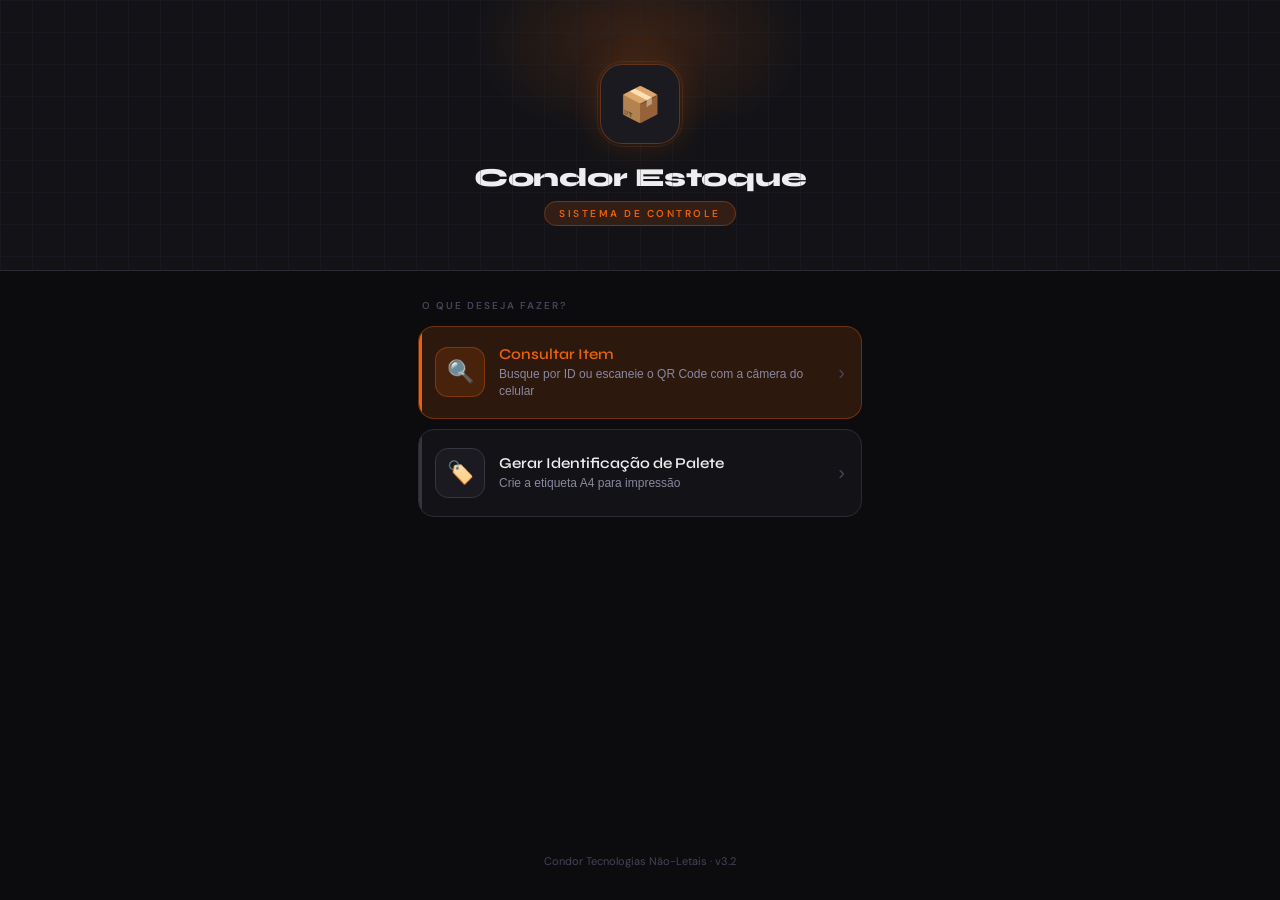
==== index.html @ fb461606 "index.html" ====
<!DOCTYPE html>
<html lang="pt-BR">
<head>
<meta charset="UTF-8"/>
<meta name="viewport" content="width=device-width, initial-scale=1.0, user-scalable=no"/>
<title>Condor — Sistema de Estoque</title>
<link rel="preconnect" href="https://fonts.googleapis.com">
<link href="https://fonts.googleapis.com/css2?family=Syne:wght@700;800&family=DM+Sans:wght@400;500;600&display=swap" rel="stylesheet">
<script src="https://cdn.jsdelivr.net/npm/qrcodejs@1.0.0/qrcode.min.js"></script>
<style>
*{box-sizing:border-box;margin:0;padding:0;-webkit-tap-highlight-color:transparent;}
html,body{height:100%;font-family:'DM Sans',sans-serif;background:#0c0c0f;color:#eeeef0;overflow-x:hidden;}
:root{
  --orange:#E8620A;--orange-dim:rgba(232,98,10,0.15);--orange-border:rgba(232,98,10,0.35);
  --bg:#0c0c0f;--s1:#131317;--s2:#1a1a20;--border:#2a2a34;--border2:#36363f;
  --t1:#eeeef0;--t2:#8888a0;--t3:#44445a;--r:16px;
  --font-display:'Syne',sans-serif;--font-body:'DM Sans',sans-serif;
}
.screen{display:none;flex-direction:column;min-height:100vh;}
.screen.active{display:flex;}
#screen-home{background:var(--bg);}
.home-hero{position:relative;background:var(--s1);border-bottom:1px solid var(--border);padding:64px 24px 48px;display:flex;flex-direction:column;align-items:center;gap:18px;overflow:hidden;}
.hero-glow{position:absolute;top:-60px;left:50%;transform:translateX(-50%);width:340px;height:200px;background:radial-gradient(ellipse at center,rgba(232,98,10,0.18) 0%,transparent 70%);pointer-events:none;}
.hero-grid{position:absolute;inset:0;background-image:linear-gradient(var(--border) 1px,transparent 1px),linear-gradient(90deg,var(--border) 1px,transparent 1px);background-size:32px 32px;opacity:0.25;pointer-events:none;}
.home-logo-ring{position:relative;width:80px;height:80px;border-radius:22px;background:var(--s2);border:1.5px solid var(--orange-border);display:flex;align-items:center;justify-content:center;font-size:34px;box-shadow:0 0 32px rgba(232,98,10,0.2);}
.home-logo-ring::before{content:'';position:absolute;inset:-4px;border-radius:26px;border:1px solid var(--orange-border);opacity:0.4;}
.home-title{font-family:var(--font-display);font-size:26px;font-weight:800;color:var(--t1);letter-spacing:-0.5px;}
.home-pill{font-size:10px;font-weight:600;letter-spacing:2.5px;text-transform:uppercase;color:var(--orange);background:var(--orange-dim);padding:5px 14px;border-radius:99px;border:1px solid var(--orange-border);}
.home-body{flex:1;padding:28px 18px 40px;max-width:480px;width:100%;margin:0 auto;display:flex;flex-direction:column;gap:10px;}
.section-label{font-size:10px;font-weight:600;letter-spacing:2px;text-transform:uppercase;color:var(--t3);padding:0 4px;margin-bottom:4px;}
.opt-card{width:100%;background:var(--s1);border:1px solid var(--border);border-radius:var(--r);padding:18px 16px;display:flex;align-items:center;gap:14px;cursor:pointer;text-align:left;transition:border-color 0.2s,background 0.2s,transform 0.1s;position:relative;overflow:hidden;}
.opt-card::before{content:'';position:absolute;left:0;top:0;bottom:0;width:3px;background:var(--border2);border-radius:2px 0 0 2px;}
.opt-card.primary::before{background:var(--orange);}
.opt-card.primary{border-color:var(--orange-border);background:var(--orange-dim);}
.opt-card:active{transform:scale(0.98);}
.opt-icon{width:50px;height:50px;border-radius:13px;background:var(--s2);border:1px solid var(--border2);display:flex;align-items:center;justify-content:center;font-size:22px;flex-shrink:0;}
.opt-card.primary .opt-icon{background:rgba(232,98,10,0.15);border-color:var(--orange-border);}
.opt-title{font-size:15px;font-weight:600;color:var(--t1);margin-bottom:3px;font-family:var(--font-display);}
.opt-sub{font-size:12px;color:var(--t2);line-height:1.4;}
.opt-card.primary .opt-title{color:var(--orange);}
.opt-arr{margin-left:auto;color:var(--t3);font-size:20px;padding-left:6px;flex-shrink:0;}
.home-footer{text-align:center;font-size:11px;color:var(--t3);padding:0 0 32px;}
.topbar{background:var(--s1);border-bottom:1px solid var(--border);padding:14px 16px;display:flex;align-items:center;gap:12px;position:sticky;top:0;z-index:30;}
.back-btn{width:38px;height:38px;border-radius:11px;background:var(--s2);border:1px solid var(--border2);cursor:pointer;display:flex;align-items:center;justify-content:center;font-size:16px;flex-shrink:0;color:var(--t1);}
.back-btn:active{transform:scale(0.93);}
.topbar-info .tb-title{font-size:15px;font-weight:700;color:var(--t1);font-family:var(--font-display);}
.topbar-info .tb-sub{font-size:11px;color:var(--t3);margin-top:2px;}
.topbar-dot{margin-left:auto;width:8px;height:8px;border-radius:50%;background:var(--orange);box-shadow:0 0 8px rgba(232,98,10,0.6);flex-shrink:0;}
.sub-body{padding:20px 16px 40px;max-width:520px;margin:0 auto;width:100%;display:flex;flex-direction:column;gap:16px;}
.card{background:var(--s1);border:1px solid var(--border);border-radius:var(--r);overflow:hidden;}
.card-head{padding:14px 18px;border-bottom:1px solid var(--border);display:flex;align-items:center;gap:10px;}
.card-head-icon{width:32px;height:32px;border-radius:9px;background:var(--s2);border:1px solid var(--border2);display:flex;align-items:center;justify-content:center;font-size:15px;flex-shrink:0;}
.card-head-title{font-size:13px;font-weight:600;color:var(--t1);font-family:var(--font-display);}
.card-body{padding:18px;display:flex;flex-direction:column;gap:12px;}
.input-row{display:flex;gap:8px;}
.app-input{flex:1;background:var(--s2);border:1.5px solid var(--border2);border-radius:11px;padding:13px 14px;font-size:15px;color:var(--t1);outline:none;transition:border-color 0.2s;font-family:var(--font-body);}
.app-input:focus{border-color:var(--orange);background:rgba(232,98,10,0.04);}
.app-input::placeholder{color:var(--t3);}
.btn-primary{padding:13px 18px;border:none;border-radius:11px;background:var(--orange);color:#fff;font-size:14px;font-weight:600;cursor:pointer;white-space:nowrap;font-family:var(--font-body);transition:background 0.15s,transform 0.1s;box-shadow:0 4px 16px rgba(232,98,10,0.35);}
.btn-primary:active{transform:scale(0.96);background:#c4510a;}
.result-wrap{border-radius:var(--r);overflow:hidden;border:1px solid var(--border);}
.result-header{background:linear-gradient(135deg,var(--orange) 0%,#c4510a 100%);padding:22px 20px;position:relative;overflow:hidden;}
.result-header::before{content:'';position:absolute;top:-20px;right:-20px;width:100px;height:100px;border-radius:50%;background:rgba(255,255,255,0.08);}
.rh-label{font-size:9px;font-weight:600;color:rgba(255,255,255,0.6);letter-spacing:2.5px;text-transform:uppercase;}
.rh-id{font-size:26px;font-weight:800;color:#fff;margin-top:4px;font-family:var(--font-display);}
.rh-desc{font-size:13px;color:rgba(255,255,255,0.75);margin-top:5px;}
.result-body{background:var(--s1);}
.frow{display:flex;justify-content:space-between;align-items:center;padding:13px 18px;border-bottom:1px solid var(--border);}
.frow:last-child{border-bottom:none;}
.frow-left{display:flex;align-items:center;gap:10px;}
.frow-icon{width:32px;height:32px;border-radius:9px;background:var(--s2);display:flex;align-items:center;justify-content:center;font-size:14px;flex-shrink:0;}
.frow-label{font-size:12px;color:var(--t2);font-weight:500;}
.frow-val{font-size:14px;font-weight:600;color:var(--t1);text-align:right;max-width:200px;}
.result-foot{font-size:11px;color:var(--t3);text-align:center;padding:10px 18px;background:var(--s2);border-top:1px solid var(--border);}
.sbadge{display:inline-flex;align-items:center;gap:5px;padding:4px 10px;border-radius:99px;font-size:11px;font-weight:600;}
.sbadge-dot{width:6px;height:6px;border-radius:50%;flex-shrink:0;}
.sbadge.green{background:rgba(34,197,94,0.15);color:#4ade80;}.sbadge.green .sbadge-dot{background:#4ade80;}
.sbadge.red{background:rgba(239,68,68,0.15);color:#f87171;}.sbadge.red .sbadge-dot{background:#f87171;}
.sbadge.yellow{background:rgba(234,179,8,0.15);color:#fbbf24;}.sbadge.yellow .sbadge-dot{background:#fbbf24;}
.state-box{text-align:center;padding:36px 16px;color:var(--t3);font-size:14px;}
.state-box .ico{font-size:36px;display:block;margin-bottom:12px;}
.error-box{background:rgba(239,68,68,0.1);border:1px solid rgba(239,68,68,0.25);color:#f87171;padding:14px 16px;border-radius:12px;font-size:14px;font-weight:500;text-align:center;line-height:1.6;}
.ok-box{background:rgba(34,197,94,0.1);border:1px solid rgba(34,197,94,0.25);color:#4ade80;padding:13px 16px;border-radius:12px;font-size:13px;font-weight:500;text-align:center;}
.loading-box{display:flex;flex-direction:column;align-items:center;gap:12px;padding:36px;color:var(--t2);font-size:13px;}
.spinner{width:22px;height:22px;border:2.5px solid var(--border2);border-top-color:var(--orange);border-radius:50%;animation:spin 0.7s linear infinite;}
@keyframes spin{to{transform:rotate(360deg);}}
.btn-imprimir{
  width:100%;padding:14px;border:none;border-radius:11px;
  background:var(--orange);color:#fff;font-size:14px;font-weight:600;
  cursor:pointer;display:none;font-family:var(--font-body);
  transition:background 0.15s,transform 0.1s;
  box-shadow:0 4px 16px rgba(232,98,10,0.35);
  text-decoration:none;text-align:center;
}
.btn-imprimir:active{transform:scale(0.97);}
.etiqueta-wrapper{display:none;}
.etiqueta{width:210mm;min-height:297mm;background:#fff;padding:12mm;display:flex;flex-direction:column;color:#1a1a1a;font-family:'DM Sans',Arial,sans-serif;}
.etiqueta-header{display:flex;align-items:center;justify-content:space-between;border-bottom:4px solid #E8620A;padding-bottom:7mm;margin-bottom:8mm;}
.etiqueta-header img{height:18mm;object-fit:contain;}
.etiqueta-titulo h1{font-size:18pt;font-weight:900;color:#E8620A;text-transform:uppercase;text-align:right;font-family:'Syne',Arial,sans-serif;}
.etiqueta-titulo p{font-size:8pt;color:#999;letter-spacing:2px;text-transform:uppercase;text-align:right;margin-top:2mm;}
.campos{display:flex;flex-direction:column;gap:4mm;}
.campo-bloco{border:1.5px solid #e8e8e8;border-radius:6px;padding:4mm 5mm;background:#fafafa;}
.campo-label{font-size:7pt;font-weight:700;color:#E8620A;letter-spacing:2px;text-transform:uppercase;margin-bottom:2mm;}
.campo-valor{font-size:18pt;font-weight:800;color:#111;line-height:1.1;}
.campo-valor.grande{font-size:28pt;}
.linha-dupla{display:grid;grid-template-columns:1fr 1fr;gap:4mm;}
.etiqueta-qr-area{flex:1;display:flex;flex-direction:column;align-items:center;justify-content:center;margin-top:10mm;border-top:3px solid #E8620A;padding-top:8mm;gap:6mm;}
.qr-info{display:flex;gap:16mm;width:100%;justify-content:center;margin-bottom:4mm;}
.qr-info-item p{font-size:7pt;color:#999;letter-spacing:1.5px;text-transform:uppercase;margin-bottom:2mm;}
.qr-info-item strong{font-size:12pt;color:#111;font-weight:700;}
#etiqueta-qrcode{display:flex;justify-content:center;}
#etiqueta-qrcode canvas,#etiqueta-qrcode img{border:3px solid #111;border-radius:6px;padding:3px;}
.qr-label-grande{font-size:8pt;color:#aaa;letter-spacing:2px;text-transform:uppercase;text-align:center;}
@media print{
  html,body{overflow:visible;height:auto;background:#fff!important;}
  .screen{display:block!important;}
  #screen-home,#screen-consulta,#screen-etiqueta .topbar,#screen-etiqueta .sub-body{display:none!important;}
  .etiqueta-wrapper{display:block!important;}
}
</style>
</head>
<body>

<!-- HOME -->
<div class="screen active" id="screen-home">
  <div class="home-hero">
    <div class="hero-glow"></div>
    <div class="hero-grid"></div>
    <div class="home-logo-ring">📦</div>
    <div style="text-align:center;">
      <div class="home-title">Condor Estoque</div>
      <div style="margin-top:8px;"><span class="home-pill">Sistema de Controle</span></div>
    </div>
  </div>
  <div class="home-body">
    <div class="section-label">O que deseja fazer?</div>
    <button class="opt-card primary" id="btn-ir-consulta">
      <div class="opt-icon">🔍</div>
      <div>
        <div class="opt-title">Consultar Item</div>
        <div class="opt-sub">Busque por ID ou escaneie o QR Code com a câmera do celular</div>
      </div>
      <div class="opt-arr">›</div>
    </button>
    <button class="opt-card" id="btn-ir-etiqueta">
      <div class="opt-icon">🏷️</div>
      <div>
        <div class="opt-title">Gerar Identificação de Palete</div>
        <div class="opt-sub">Crie a etiqueta A4 para impressão</div>
      </div>
      <div class="opt-arr">›</div>
    </button>
  </div>
  <div class="home-footer">Condor Tecnologias Não-Letais · v3.2</div>
</div>

<!-- CONSULTA -->
<div class="screen" id="screen-consulta">
  <div class="topbar">
    <button class="back-btn" id="back-consulta">←</button>
    <div class="topbar-info">
      <div class="tb-title">Consultar Item</div>
      <div class="tb-sub">Digite o ID ou escaneie o QR Code</div>
    </div>
    <div class="topbar-dot"></div>
  </div>
  <div class="sub-body">
    <div class="card">
      <div class="card-head">
        <div class="card-head-icon">📷</div>
        <div class="card-head-title">Escanear QR Code</div>
      </div>
      <div class="card-body">
        <div style="text-align:center;padding:10px 0 4px;">
          <div style="font-size:40px;margin-bottom:10px;">📱</div>
          <div style="font-size:14px;color:var(--t2);line-height:1.8;">
            Abra a <strong style="color:var(--t1)">câmera nativa</strong> do seu celular<br>
            e aponte para o QR Code da etiqueta.<br>
            O resultado abre <strong style="color:var(--orange)">automaticamente</strong>.
          </div>
        </div>
      </div>
    </div>
    <div class="card">
      <div class="card-head">
        <div class="card-head-icon">🔎</div>
        <div class="card-head-title">Buscar por ID manualmente</div>
      </div>
      <div class="card-body">
        <div class="input-row">
          <input class="app-input" type="text" id="idInputConsulta" placeholder="Digite o ID do item..." autocomplete="off" autocorrect="off" autocapitalize="off"/>
          <button class="btn-primary" id="btn-buscar">Buscar</button>
        </div>
      </div>
    </div>
    <div id="resultadoConsulta">
      <div class="state-box"><span class="ico">📋</span>Escaneie um QR Code ou insira um ID.</div>
    </div>
  </div>
</div>

<!-- ETIQUETA -->
<div class="screen" id="screen-etiqueta">
  <div class="topbar">
    <button class="back-btn" id="back-etiqueta">←</button>
    <div class="topbar-info">
      <div class="tb-title">Gerar Palete</div>
      <div class="tb-sub">Identificação A4 para impressão</div>
    </div>
    <div class="topbar-dot"></div>
  </div>
  <div class="sub-body">
    <div class="card">
      <div class="card-head">
        <div class="card-head-icon">🏷️</div>
        <div class="card-head-title">Identificação de Palete</div>
      </div>
      <div class="card-body">
        <div class="input-row">
          <input class="app-input" type="text" id="idInputEtiqueta" placeholder="Digite o ID do item..." autocomplete="off" autocorrect="off" autocapitalize="off"/>
          <button class="btn-primary" id="btn-gerar">Gerar</button>
        </div>
        <div id="painelMsg" class="state-box" style="padding:12px 0 0;">
          <span class="ico" style="font-size:24px;">🏷️</span>Insira o ID e clique em Gerar.
        </div>
        <a class="btn-imprimir" id="btnImprimir" href="#" target="_blank" rel="noopener">🖨️ Imprimir / Salvar PDF</a>
      </div>
    </div>
  </div>
  <div class="etiqueta-wrapper" id="etiquetaWrapper">
    <div class="etiqueta">
      <div class="etiqueta-header">
        <img src="https://abimde.org.br/media/cache/1d/57/1d57bff80e17c5fe929da516471546ac.png" alt="Condor"/>
        <div class="etiqueta-titulo">
          <h1>Identificação de Palete</h1>
          <p>Condor Tecnologias Não-Letais</p>
        </div>
      </div>
      <div class="campos">
        <div class="campo-bloco" style="background:#fff5f0;border-color:#E8620A;">
          <div class="campo-label">Código MICROSIGA</div>
          <div class="campo-valor grande" id="el-microsiga">—</div>
        </div>
        <div class="campo-bloco">
          <div class="campo-label">Descrição do Item</div>
          <div class="campo-valor" id="el-descricao">—</div>
        </div>
        <div class="linha-dupla">
          <div class="campo-bloco"><div class="campo-label">Quantidade</div><div class="campo-valor" id="el-quantidade">—</div></div>
          <div class="campo-bloco"><div class="campo-label">Validade</div><div class="campo-valor" id="el-validade">—</div></div>
        </div>
      </div>
      <div class="etiqueta-qr-area">
        <div class="qr-info">
          <div class="qr-info-item"><p>ID do Palete</p><strong id="el-id">—</strong></div>
          <div class="qr-info-item"><p>Data de Geração</p><strong id="el-data">—</strong></div>
        </div>
        <div id="etiqueta-qrcode"></div>
        <span class="qr-label-grande">Escaneie para consultar informações do palete</span>
      </div>
    </div>
  </div>
</div>

<script>
// ═══════════════════════════════════════════════
// CONFIGURAÇÕES
// ═══════════════════════════════════════════════
var SHEET_URL = "https://docs.google.com/spreadsheets/d/e/2PACX-1vRyUZ_F6JuvQcVaIAPQCtQH-4CTi6zn-MIXVktxX6fxdh_eUr5aAZOftF--294824T6MrBIs-1ZCxdv/pub?gid=0&single=true&output=csv";
// ⚠️ TROQUE pela sua URL do GitHub Pages após publicar
// Formato: https://SEU-USUARIO.github.io/condor/
var SITE_URL  = "https://SEU-USUARIO.github.io/condor/";
var CAMPOS = [
  {col:"MICROSIGA",  label:"Micro Siga", icon:"🏷️"},
  {col:"Descrição",  label:"Descrição",  icon:"📝"},
  {col:"Quantidade", label:"Quantidade", icon:"🔢"},
  {col:"VOLUME",     label:"Volume",     icon:"📦"},
  {col:"Validade",   label:"Validade",   icon:"📅"},
  {col:"Status",     label:"Status",     icon:"✅"}
];

// ═══════════════════════════════════════════════
// NAVEGAÇÃO
// ═══════════════════════════════════════════════
function irPara(id) {
  document.querySelectorAll(".screen").forEach(function(s){ s.classList.remove("active"); });
  document.getElementById(id).classList.add("active");
  window.scrollTo(0, 0);
}

document.getElementById("btn-ir-consulta").addEventListener("click", function(){ irPara("screen-consulta"); });
document.getElementById("btn-ir-etiqueta").addEventListener("click", function(){ irPara("screen-etiqueta"); });
document.getElementById("back-consulta").addEventListener("click",   function(){ irPara("screen-home"); });
document.getElementById("back-etiqueta").addEventListener("click",   function(){ irPara("screen-home"); });

// ═══════════════════════════════════════════════
// HELPERS
// ═══════════════════════════════════════════════
function parseCSV(text) {
  var lines = text.trim().split("\n");
  var headers = lines[0].split(",").map(function(h){ return h.replace(/"/g,"").trim(); });
  var rows = [];
  for (var i = 1; i < lines.length; i++) {
    var cols = [], cur = "", inQ = false;
    for (var c = 0; c < lines[i].length; c++) {
      var ch = lines[i][c];
      if (ch === '"') { inQ = !inQ; }
      else if (ch === ',' && !inQ) { cols.push(cur.trim()); cur = ""; }
      else { cur += ch; }
    }
    cols.push(cur.trim());
    var row = {};
    headers.forEach(function(h, idx){ row[h] = (cols[idx] || "").replace(/"/g,"").trim(); });
    rows.push(row);
  }
  return { headers: headers, rows: rows };
}

function findField(item, name) {
  var key = Object.keys(item).find(function(k){ return k.toLowerCase().trim() === name.toLowerCase().trim(); });
  return key ? item[key] : "—";
}

function statusBadge(val) {
  var v = (val || "").trim().toLowerCase();
  var cls = "yellow";
  if (v.includes("aguardando")) cls = "green";
  else if (v === "cancelado") cls = "red";
  return '<span class="sbadge '+cls+'"><span class="sbadge-dot"></span>'+(val||"—")+'</span>';
}

// ═══════════════════════════════════════════════
// CONSULTA
// ═══════════════════════════════════════════════
function buscar() {
  var id  = document.getElementById("idInputConsulta").value.trim();
  var res = document.getElementById("resultadoConsulta");
  if (!id) { res.innerHTML = '<div class="state-box"><span class="ico">⚠️</span>Insira um ID para consultar.</div>'; return; }
  res.innerHTML = '<div class="loading-box"><div class="spinner"></div>Buscando na planilha...</div>';
  fetch(SHEET_URL)
    .then(function(r){ return r.text(); })
    .then(function(text){
      var parsed = parseCSV(text);
      var idCol  = parsed.headers.find(function(h){ return h.toLowerCase() === "id"; });
      if (!idCol) { res.innerHTML = '<div class="error-box">Coluna "ID" não encontrada.</div>'; return; }
      var item = parsed.rows.find(function(r){ return (r[idCol]||"").toLowerCase() === id.toLowerCase(); });
      if (!item) { res.innerHTML = '<div class="error-box">❌ ID não encontrado: <strong>'+id+'</strong></div>'; return; }
      var descricao = findField(item,"Descrição") || findField(item,"Descricao") || "";
      var now = new Date().toLocaleString("pt-BR");
      var fieldsHTML = CAMPOS.map(function(c){
        var val = findField(item, c.col);
        var dv  = c.col === "Status" ? statusBadge(val) : '<span class="frow-val">'+val+'</span>';
        return '<div class="frow"><div class="frow-left"><div class="frow-icon">'+c.icon+'</div><span class="frow-label">'+c.label+'</span></div>'+dv+'</div>';
      }).join("");
      res.innerHTML =
        '<div class="result-wrap">' +
          '<div class="result-header">' +
            '<div class="rh-label">ID do item</div>' +
            '<div class="rh-id">'+id.toUpperCase()+'</div>' +
            (descricao ? '<div class="rh-desc">'+descricao+'</div>' : '') +
          '</div>' +
          '<div class="result-body">'+fieldsHTML+'</div>' +
          '<div class="result-foot">Consultado em '+now+'</div>' +
        '</div>';
    })
    .catch(function(){ res.innerHTML = '<div class="error-box">❌ Erro ao acessar a planilha. Verifique sua conexão.</div>'; });
}

document.getElementById("btn-buscar").addEventListener("click", buscar);
document.getElementById("idInputConsulta").addEventListener("keydown", function(e){ if (e.key === "Enter") buscar(); });

// ═══════════════════════════════════════════════
// GERAR ETIQUETA
// ═══════════════════════════════════════════════
function gerarEtiqueta() {
  var id   = document.getElementById("idInputEtiqueta").value.trim();
  var msg  = document.getElementById("painelMsg");
  var wrap = document.getElementById("etiquetaWrapper");
  var btnP = document.getElementById("btnImprimir");
  if (!id) { msg.innerHTML = '<div class="error-box">Insira um ID.</div>'; return; }
  msg.innerHTML = '<div class="loading-box"><div class="spinner"></div>Buscando na planilha...</div>';
  wrap.style.display = "none";
  btnP.style.display = "none";

  fetch(SHEET_URL)
    .then(function(r){ return r.text(); })
    .then(function(text){
      var parsed = parseCSV(text);
      var idCol  = parsed.headers.find(function(h){ return h.toLowerCase() === "id"; });
      if (!idCol) { msg.innerHTML = '<div class="error-box">Coluna ID não encontrada.</div>'; return; }
      var item = parsed.rows.find(function(r){ return (r[idCol]||"").toLowerCase() === id.toLowerCase(); });
      if (!item) { msg.innerHTML = '<div class="error-box">❌ ID não encontrado: '+id+'</div>'; return; }

      document.getElementById("el-microsiga").textContent  = findField(item,"MICROSIGA") || "—";
      document.getElementById("el-descricao").textContent  = findField(item,"Descrição") || findField(item,"Descricao") || "—";
      document.getElementById("el-quantidade").textContent = findField(item,"Quantidade") || "—";
      document.getElementById("el-validade").textContent   = findField(item,"Validade") || "—";
      document.getElementById("el-id").textContent         = id.toUpperCase();
      document.getElementById("el-data").textContent       = new Date().toLocaleDateString("pt-BR");

      // ✅ CORREÇÃO PRINCIPAL: QR Code usa # (hash) em vez de ?id=
      // O Google Sites preserva o hash, mas pode cortar query strings
      var qrDiv = document.getElementById("etiqueta-qrcode");
      qrDiv.innerHTML = "";
      var urlCompleta = SITE_URL + "?id=" + encodeURIComponent(id);
      new QRCode(qrDiv, {
        text: urlCompleta,
        width: 200, height: 200,
        colorDark: "#000000", colorLight: "#ffffff",
        correctLevel: QRCode.CorrectLevel.H
      });

      wrap.style.display = "block";
      msg.innerHTML = '<div class="ok-box">✅ Pronto! Clique em <strong>Imprimir</strong> para salvar ou imprimir.</div>';

      setTimeout(function(){
        var estilos = [
          "*{box-sizing:border-box;margin:0;padding:0;}",
          "body{font-family:'DM Sans',Arial,sans-serif;background:#fff;color:#1a1a1a;}",
          ".etiqueta{width:210mm;min-height:297mm;padding:12mm;display:flex;flex-direction:column;}",
          ".etiqueta-header{display:flex;align-items:center;justify-content:space-between;border-bottom:4px solid #E8620A;padding-bottom:7mm;margin-bottom:8mm;}",
          ".etiqueta-header img{height:18mm;object-fit:contain;}",
          ".etiqueta-titulo h1{font-size:18pt;font-weight:900;color:#E8620A;text-transform:uppercase;text-align:right;font-family:'Syne',Arial,sans-serif;}",
          ".etiqueta-titulo p{font-size:8pt;color:#999;letter-spacing:2px;text-transform:uppercase;text-align:right;margin-top:2mm;}",
          ".campos{display:flex;flex-direction:column;gap:4mm;}",
          ".campo-bloco{border:1.5px solid #e8e8e8;border-radius:6px;padding:4mm 5mm;background:#fafafa;}",
          ".campo-label{font-size:7pt;font-weight:700;color:#E8620A;letter-spacing:2px;text-transform:uppercase;margin-bottom:2mm;}",
          ".campo-valor{font-size:18pt;font-weight:800;color:#111;line-height:1.1;}",
          ".campo-valor.grande{font-size:28pt;}",
          ".linha-dupla{display:grid;grid-template-columns:1fr 1fr;gap:4mm;}",
          ".etiqueta-qr-area{flex:1;display:flex;flex-direction:column;align-items:center;justify-content:center;margin-top:10mm;border-top:3px solid #E8620A;padding-top:8mm;gap:6mm;}",
          ".qr-info{display:flex;gap:16mm;width:100%;justify-content:center;margin-bottom:4mm;}",
          ".qr-info-item p{font-size:7pt;color:#999;letter-spacing:1.5px;text-transform:uppercase;margin-bottom:2mm;}",
          ".qr-info-item strong{font-size:12pt;color:#111;font-weight:700;}",
          "#etiqueta-qrcode{display:flex;justify-content:center;}",
          "#etiqueta-qrcode canvas,#etiqueta-qrcode img{border:3px solid #111;border-radius:6px;padding:3px;}",
          ".qr-label-grande{font-size:8pt;color:#aaa;letter-spacing:2px;text-transform:uppercase;text-align:center;}",
          "@media print{body{margin:0;}}"
        ].join("");

        var html = '<!DOCTYPE html><html lang="pt-BR"><head><meta charset="UTF-8"/>' +
          '<title>Palete '+id.toUpperCase()+' - Condor</title>' +
          '<link href="https://fonts.googleapis.com/css2?family=Syne:wght@700;800&family=DM+Sans:wght@400;600;800&display=swap" rel="stylesheet">' +
          '<style>'+estilos+'</style>' +
          '</head><body>' +
          document.getElementById("etiquetaWrapper").innerHTML +
          '<script>window.onload=function(){window.print();}<\/script>' +
          '</body></html>';

        var blob = new Blob([html], {type: "text/html;charset=utf-8"});
        var url  = URL.createObjectURL(blob);
        btnP.href = url;
        btnP.style.display = "block";
      }, 300);
    })
    .catch(function(){ msg.innerHTML = '<div class="error-box">❌ Erro ao acessar a planilha. Verifique sua conexão.</div>'; });
}

document.getElementById("btn-gerar").addEventListener("click", gerarEtiqueta);
document.getElementById("idInputEtiqueta").addEventListener("keydown", function(e){ if (e.key === "Enter") gerarEtiqueta(); });

// ═══════════════════════════════════════════════
// AUTO-BUSCA por ?id= na URL
// GitHub Pages repassa ?id= direto — sem iframe bloqueando
// QR Code aponta para: https://usuario.github.io/condor/?id=PAL001
// ═══════════════════════════════════════════════
(function(){
  try {
    var params = new URLSearchParams(window.location.search);
    var id = params.get("id");
    if (id && id.trim()) {
      irPara("screen-consulta");
      document.getElementById("idInputConsulta").value = id.trim();
      buscar();
    }
  } catch(e) {}
})();
</script>
</body>
</html>
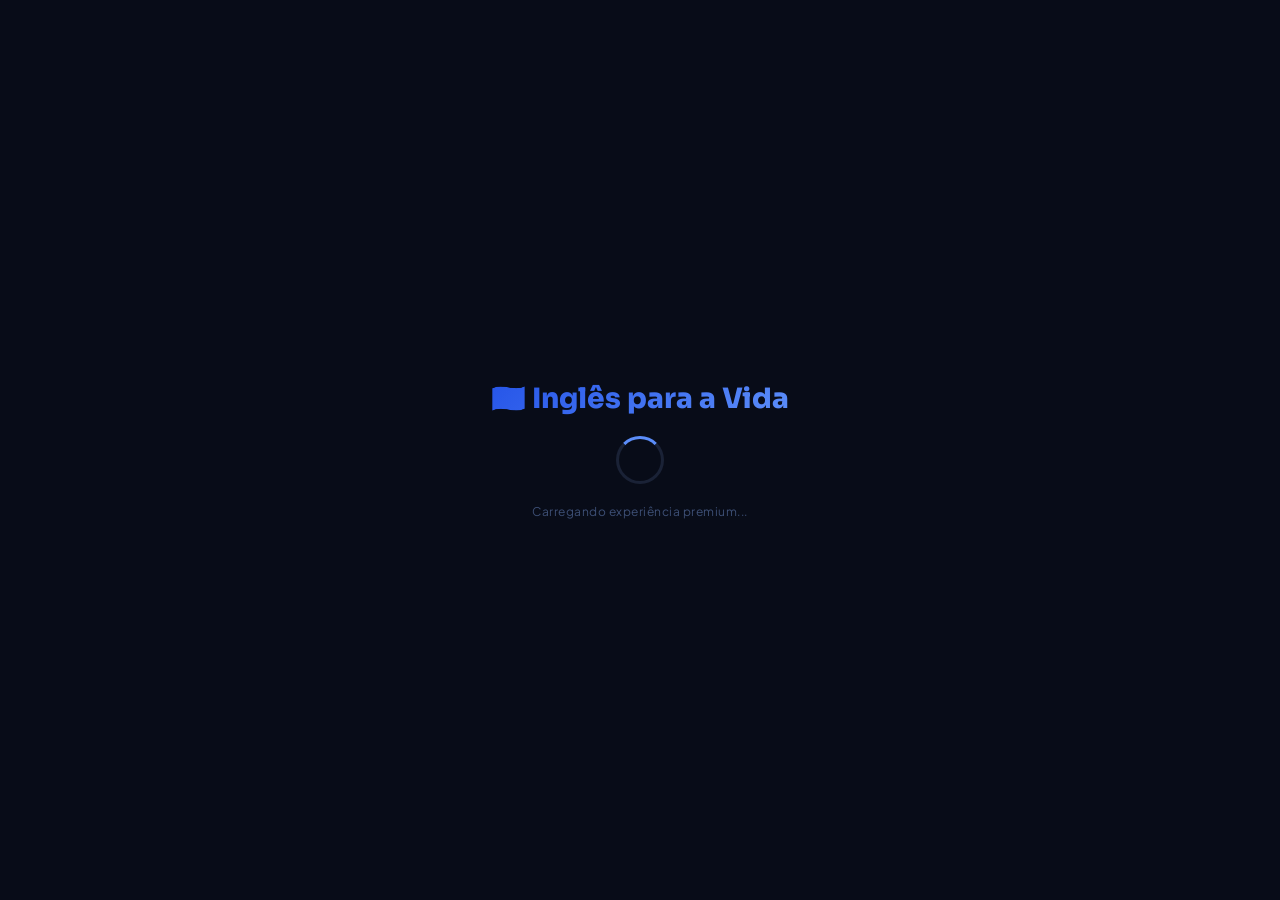
==== commit 96ab76e5: "index.html" ====
--- a/index.html
+++ b/index.html
@@ -1,481 +1,2454 @@
 <!DOCTYPE html>
 <html lang="pt-BR">
 <head>
-<meta charset="UTF-8"/>
-<meta name="viewport" content="width=device-width, initial-scale=1.0, user-scalable=no"/>
-<title>Condor — Sistema de Estoque</title>
-<link rel="preconnect" href="https://fonts.googleapis.com">
-<link href="https://fonts.googleapis.com/css2?family=Syne:wght@700;800&family=DM+Sans:wght@400;500;600&display=swap" rel="stylesheet">
-<script src="https://cdn.jsdelivr.net/npm/qrcodejs@1.0.0/qrcode.min.js"></script>
+<meta charset="UTF-8">
+<meta name="viewport" content="width=device-width,initial-scale=1,maximum-scale=1,user-scalable=no,viewport-fit=cover">
+<meta name="theme-color" content="#080C18">
+<meta name="apple-mobile-web-app-capable" content="yes">
+<meta name="apple-mobile-web-app-status-bar-style" content="black-translucent">
+<meta name="apple-mobile-web-app-title" content="Inglês para a Vida">
+<meta name="description" content="Aprenda inglês do zero — nível Duolingo/Babbel 2026">
+<link rel="manifest" href="#" id="manifest-link">
+<title>Inglês para a Vida</title>
+<link href="https://fonts.googleapis.com/css2?family=Plus+Jakarta+Sans:wght@300;400;500;600;700;800;900&family=Sora:wght@400;600;700;800&display=swap" rel="stylesheet">
 <style>
-*{box-sizing:border-box;margin:0;padding:0;-webkit-tap-highlight-color:transparent;}
-html,body{height:100%;font-family:'DM Sans',sans-serif;background:#0c0c0f;color:#eeeef0;overflow-x:hidden;}
-:root{
-  --orange:#E8620A;--orange-dim:rgba(232,98,10,0.15);--orange-border:rgba(232,98,10,0.35);
-  --bg:#0c0c0f;--s1:#131317;--s2:#1a1a20;--border:#2a2a34;--border2:#36363f;
-  --t1:#eeeef0;--t2:#8888a0;--t3:#44445a;--r:16px;
-  --font-display:'Syne',sans-serif;--font-body:'DM Sans',sans-serif;
-}
-.screen{display:none;flex-direction:column;min-height:100vh;}
-.screen.active{display:flex;}
-#screen-home{background:var(--bg);}
-.home-hero{position:relative;background:var(--s1);border-bottom:1px solid var(--border);padding:64px 24px 48px;display:flex;flex-direction:column;align-items:center;gap:18px;overflow:hidden;}
-.hero-glow{position:absolute;top:-60px;left:50%;transform:translateX(-50%);width:340px;height:200px;background:radial-gradient(ellipse at center,rgba(232,98,10,0.18) 0%,transparent 70%);pointer-events:none;}
-.hero-grid{position:absolute;inset:0;background-image:linear-gradient(var(--border) 1px,transparent 1px),linear-gradient(90deg,var(--border) 1px,transparent 1px);background-size:32px 32px;opacity:0.25;pointer-events:none;}
-.home-logo-ring{position:relative;width:80px;height:80px;border-radius:22px;background:var(--s2);border:1.5px solid var(--orange-border);display:flex;align-items:center;justify-content:center;font-size:34px;box-shadow:0 0 32px rgba(232,98,10,0.2);}
-.home-logo-ring::before{content:'';position:absolute;inset:-4px;border-radius:26px;border:1px solid var(--orange-border);opacity:0.4;}
-.home-title{font-family:var(--font-display);font-size:26px;font-weight:800;color:var(--t1);letter-spacing:-0.5px;}
-.home-pill{font-size:10px;font-weight:600;letter-spacing:2.5px;text-transform:uppercase;color:var(--orange);background:var(--orange-dim);padding:5px 14px;border-radius:99px;border:1px solid var(--orange-border);}
-.home-body{flex:1;padding:28px 18px 40px;max-width:480px;width:100%;margin:0 auto;display:flex;flex-direction:column;gap:10px;}
-.section-label{font-size:10px;font-weight:600;letter-spacing:2px;text-transform:uppercase;color:var(--t3);padding:0 4px;margin-bottom:4px;}
-.opt-card{width:100%;background:var(--s1);border:1px solid var(--border);border-radius:var(--r);padding:18px 16px;display:flex;align-items:center;gap:14px;cursor:pointer;text-align:left;transition:border-color 0.2s,background 0.2s,transform 0.1s;position:relative;overflow:hidden;}
-.opt-card::before{content:'';position:absolute;left:0;top:0;bottom:0;width:3px;background:var(--border2);border-radius:2px 0 0 2px;}
-.opt-card.primary::before{background:var(--orange);}
-.opt-card.primary{border-color:var(--orange-border);background:var(--orange-dim);}
-.opt-card:active{transform:scale(0.98);}
-.opt-icon{width:50px;height:50px;border-radius:13px;background:var(--s2);border:1px solid var(--border2);display:flex;align-items:center;justify-content:center;font-size:22px;flex-shrink:0;}
-.opt-card.primary .opt-icon{background:rgba(232,98,10,0.15);border-color:var(--orange-border);}
-.opt-title{font-size:15px;font-weight:600;color:var(--t1);margin-bottom:3px;font-family:var(--font-display);}
-.opt-sub{font-size:12px;color:var(--t2);line-height:1.4;}
-.opt-card.primary .opt-title{color:var(--orange);}
-.opt-arr{margin-left:auto;color:var(--t3);font-size:20px;padding-left:6px;flex-shrink:0;}
-.home-footer{text-align:center;font-size:11px;color:var(--t3);padding:0 0 32px;}
-.topbar{background:var(--s1);border-bottom:1px solid var(--border);padding:14px 16px;display:flex;align-items:center;gap:12px;position:sticky;top:0;z-index:30;}
-.back-btn{width:38px;height:38px;border-radius:11px;background:var(--s2);border:1px solid var(--border2);cursor:pointer;display:flex;align-items:center;justify-content:center;font-size:16px;flex-shrink:0;color:var(--t1);}
-.back-btn:active{transform:scale(0.93);}
-.topbar-info .tb-title{font-size:15px;font-weight:700;color:var(--t1);font-family:var(--font-display);}
-.topbar-info .tb-sub{font-size:11px;color:var(--t3);margin-top:2px;}
-.topbar-dot{margin-left:auto;width:8px;height:8px;border-radius:50%;background:var(--orange);box-shadow:0 0 8px rgba(232,98,10,0.6);flex-shrink:0;}
-.sub-body{padding:20px 16px 40px;max-width:520px;margin:0 auto;width:100%;display:flex;flex-direction:column;gap:16px;}
-.card{background:var(--s1);border:1px solid var(--border);border-radius:var(--r);overflow:hidden;}
-.card-head{padding:14px 18px;border-bottom:1px solid var(--border);display:flex;align-items:center;gap:10px;}
-.card-head-icon{width:32px;height:32px;border-radius:9px;background:var(--s2);border:1px solid var(--border2);display:flex;align-items:center;justify-content:center;font-size:15px;flex-shrink:0;}
-.card-head-title{font-size:13px;font-weight:600;color:var(--t1);font-family:var(--font-display);}
-.card-body{padding:18px;display:flex;flex-direction:column;gap:12px;}
-.input-row{display:flex;gap:8px;}
-.app-input{flex:1;background:var(--s2);border:1.5px solid var(--border2);border-radius:11px;padding:13px 14px;font-size:15px;color:var(--t1);outline:none;transition:border-color 0.2s;font-family:var(--font-body);}
-.app-input:focus{border-color:var(--orange);background:rgba(232,98,10,0.04);}
-.app-input::placeholder{color:var(--t3);}
-.btn-primary{padding:13px 18px;border:none;border-radius:11px;background:var(--orange);color:#fff;font-size:14px;font-weight:600;cursor:pointer;white-space:nowrap;font-family:var(--font-body);transition:background 0.15s,transform 0.1s;box-shadow:0 4px 16px rgba(232,98,10,0.35);}
-.btn-primary:active{transform:scale(0.96);background:#c4510a;}
-.result-wrap{border-radius:var(--r);overflow:hidden;border:1px solid var(--border);}
-.result-header{background:linear-gradient(135deg,var(--orange) 0%,#c4510a 100%);padding:22px 20px;position:relative;overflow:hidden;}
-.result-header::before{content:'';position:absolute;top:-20px;right:-20px;width:100px;height:100px;border-radius:50%;background:rgba(255,255,255,0.08);}
-.rh-label{font-size:9px;font-weight:600;color:rgba(255,255,255,0.6);letter-spacing:2.5px;text-transform:uppercase;}
-.rh-id{font-size:26px;font-weight:800;color:#fff;margin-top:4px;font-family:var(--font-display);}
-.rh-desc{font-size:13px;color:rgba(255,255,255,0.75);margin-top:5px;}
-.result-body{background:var(--s1);}
-.frow{display:flex;justify-content:space-between;align-items:center;padding:13px 18px;border-bottom:1px solid var(--border);}
-.frow:last-child{border-bottom:none;}
-.frow-left{display:flex;align-items:center;gap:10px;}
-.frow-icon{width:32px;height:32px;border-radius:9px;background:var(--s2);display:flex;align-items:center;justify-content:center;font-size:14px;flex-shrink:0;}
-.frow-label{font-size:12px;color:var(--t2);font-weight:500;}
-.frow-val{font-size:14px;font-weight:600;color:var(--t1);text-align:right;max-width:200px;}
-.result-foot{font-size:11px;color:var(--t3);text-align:center;padding:10px 18px;background:var(--s2);border-top:1px solid var(--border);}
-.sbadge{display:inline-flex;align-items:center;gap:5px;padding:4px 10px;border-radius:99px;font-size:11px;font-weight:600;}
-.sbadge-dot{width:6px;height:6px;border-radius:50%;flex-shrink:0;}
-.sbadge.green{background:rgba(34,197,94,0.15);color:#4ade80;}.sbadge.green .sbadge-dot{background:#4ade80;}
-.sbadge.red{background:rgba(239,68,68,0.15);color:#f87171;}.sbadge.red .sbadge-dot{background:#f87171;}
-.sbadge.yellow{background:rgba(234,179,8,0.15);color:#fbbf24;}.sbadge.yellow .sbadge-dot{background:#fbbf24;}
-.state-box{text-align:center;padding:36px 16px;color:var(--t3);font-size:14px;}
-.state-box .ico{font-size:36px;display:block;margin-bottom:12px;}
-.error-box{background:rgba(239,68,68,0.1);border:1px solid rgba(239,68,68,0.25);color:#f87171;padding:14px 16px;border-radius:12px;font-size:14px;font-weight:500;text-align:center;line-height:1.6;}
-.ok-box{background:rgba(34,197,94,0.1);border:1px solid rgba(34,197,94,0.25);color:#4ade80;padding:13px 16px;border-radius:12px;font-size:13px;font-weight:500;text-align:center;}
-.loading-box{display:flex;flex-direction:column;align-items:center;gap:12px;padding:36px;color:var(--t2);font-size:13px;}
-.spinner{width:22px;height:22px;border:2.5px solid var(--border2);border-top-color:var(--orange);border-radius:50%;animation:spin 0.7s linear infinite;}
-@keyframes spin{to{transform:rotate(360deg);}}
-.btn-imprimir{
-  width:100%;padding:14px;border:none;border-radius:11px;
-  background:var(--orange);color:#fff;font-size:14px;font-weight:600;
-  cursor:pointer;display:none;font-family:var(--font-body);
-  transition:background 0.15s,transform 0.1s;
-  box-shadow:0 4px 16px rgba(232,98,10,0.35);
-  text-decoration:none;text-align:center;
-}
-.btn-imprimir:active{transform:scale(0.97);}
-.etiqueta-wrapper{display:none;}
-.etiqueta{width:210mm;min-height:297mm;background:#fff;padding:12mm;display:flex;flex-direction:column;color:#1a1a1a;font-family:'DM Sans',Arial,sans-serif;}
-.etiqueta-header{display:flex;align-items:center;justify-content:space-between;border-bottom:4px solid #E8620A;padding-bottom:7mm;margin-bottom:8mm;}
-.etiqueta-header img{height:18mm;object-fit:contain;}
-.etiqueta-titulo h1{font-size:18pt;font-weight:900;color:#E8620A;text-transform:uppercase;text-align:right;font-family:'Syne',Arial,sans-serif;}
-.etiqueta-titulo p{font-size:8pt;color:#999;letter-spacing:2px;text-transform:uppercase;text-align:right;margin-top:2mm;}
-.campos{display:flex;flex-direction:column;gap:4mm;}
-.campo-bloco{border:1.5px solid #e8e8e8;border-radius:6px;padding:4mm 5mm;background:#fafafa;}
-.campo-label{font-size:7pt;font-weight:700;color:#E8620A;letter-spacing:2px;text-transform:uppercase;margin-bottom:2mm;}
-.campo-valor{font-size:18pt;font-weight:800;color:#111;line-height:1.1;}
-.campo-valor.grande{font-size:28pt;}
-.linha-dupla{display:grid;grid-template-columns:1fr 1fr;gap:4mm;}
-.etiqueta-qr-area{flex:1;display:flex;flex-direction:column;align-items:center;justify-content:center;margin-top:10mm;border-top:3px solid #E8620A;padding-top:8mm;gap:6mm;}
-.qr-info{display:flex;gap:16mm;width:100%;justify-content:center;margin-bottom:4mm;}
-.qr-info-item p{font-size:7pt;color:#999;letter-spacing:1.5px;text-transform:uppercase;margin-bottom:2mm;}
-.qr-info-item strong{font-size:12pt;color:#111;font-weight:700;}
-#etiqueta-qrcode{display:flex;justify-content:center;}
-#etiqueta-qrcode canvas,#etiqueta-qrcode img{border:3px solid #111;border-radius:6px;padding:3px;}
-.qr-label-grande{font-size:8pt;color:#aaa;letter-spacing:2px;text-transform:uppercase;text-align:center;}
-@media print{
-  html,body{overflow:visible;height:auto;background:#fff!important;}
-  .screen{display:block!important;}
-  #screen-home,#screen-consulta,#screen-etiqueta .topbar,#screen-etiqueta .sub-body{display:none!important;}
-  .etiqueta-wrapper{display:block!important;}
-}
+/* ════════════════════════════════════════════════
+   DESIGN TOKENS
+════════════════════════════════════════════════ */
+:root {
+  --bg:#080C18; --bg2:#0D1120; --bg3:#131826; --bg4:#1A2236; --surface:#1E2840;
+  --border:rgba(255,255,255,.06); --border2:rgba(255,255,255,.12); --border3:rgba(255,255,255,.18);
+  --text:#EEF2FF; --text2:#7B8DB5; --text3:#3D4F75;
+  --accent:#5B8DF9; --accent2:#2655E8; --accent-glow:rgba(91,141,249,.35);
+  --violet:#8B65F5; --violet2:#6237E8; --violet-glow:rgba(139,101,245,.3);
+  --gold:#F6CC4A; --gold2:#D4A214; --gold-glow:rgba(246,204,74,.3);
+  --green:#12E0A8; --green2:#079669; --green-glow:rgba(18,224,168,.3);
+  --red:#F0566A; --red2:#C73050; --pink:#F05BA8;
+  --orange:#FF8C42; --cyan:#22D3EE;
+  --font:'Plus Jakarta Sans',sans-serif; --display:'Sora',sans-serif;
+  --r:10px; --r2:16px; --r3:22px; --r4:32px;
+  --safe-top:env(safe-area-inset-top,0px);
+  --safe-bottom:env(safe-area-inset-bottom,0px);
+  --nav-h:72px;
+  --grad-accent:linear-gradient(135deg,#2655E8,#5B8DF9);
+  --grad-violet:linear-gradient(135deg,#6237E8,#8B65F5);
+  --grad-gold:linear-gradient(135deg,#D4A214,#F6CC4A);
+  --grad-green:linear-gradient(135deg,#079669,#12E0A8);
+  --grad-red:linear-gradient(135deg,#C73050,#F0566A);
+  --grad-orange:linear-gradient(135deg,#E05A00,#FF8C42);
+  --grad-hero:linear-gradient(145deg,#0D1525 0%,#0A1230 50%,#08101E 100%);
+}
+[data-theme=light]{
+  --bg:#F0F4FF; --bg2:#E6EDFC; --bg3:#FFFFFF; --bg4:#D8E2F5; --surface:#FFF;
+  --border:rgba(0,0,0,.07); --border2:rgba(0,0,0,.12); --border3:rgba(0,0,0,.18);
+  --text:#0A1228; --text2:#4A5E8A; --text3:#8A9DC2;
+  --accent:#2655E8; --accent2:#1940C5; --accent-glow:rgba(38,85,232,.2);
+  --violet:#6237E8; --violet-glow:rgba(98,55,232,.2);
+  --grad-hero:linear-gradient(145deg,#E0EAFF 0%,#E8F0FF 50%,#EFF5FF 100%);
+}
+
+/* ════════════════════════════════════════════════
+   RESET
+════════════════════════════════════════════════ */
+*,*::before,*::after{margin:0;padding:0;box-sizing:border-box;-webkit-tap-highlight-color:transparent}
+html{font-size:16px;height:100%;overscroll-behavior:none}
+body{
+  font-family:var(--font);background:var(--bg);color:var(--text);
+  min-height:100vh;min-height:100dvh;overflow:hidden;
+  display:flex;flex-direction:column;-webkit-font-smoothing:antialiased;
+  transition:background .3s,color .3s;
+}
+::-webkit-scrollbar{width:3px;height:3px}
+::-webkit-scrollbar-thumb{background:var(--bg4);border-radius:2px}
+
+/* ════════════════════════════════════════════════
+   LOADING
+════════════════════════════════════════════════ */
+#load{
+  position:fixed;inset:0;z-index:2000;background:var(--bg);
+  display:flex;flex-direction:column;align-items:center;justify-content:center;gap:20px;
+  transition:opacity .5s ease;
+}
+#load.out{opacity:0;pointer-events:none}
+.load-logo{
+  font-family:var(--display);font-size:28px;font-weight:800;
+  background:var(--grad-accent);-webkit-background-clip:text;-webkit-text-fill-color:transparent;background-clip:text;
+  animation:float 2s ease-in-out infinite;
+}
+@keyframes float{0%,100%{transform:translateY(0)}50%{transform:translateY(-6px)}}
+.load-ring{width:48px;height:48px;border:3px solid var(--bg4);border-top-color:var(--accent);border-radius:50%;animation:spin .8s linear infinite}
+@keyframes spin{to{transform:rotate(360deg)}}
+.load-tip{font-size:12px;color:var(--text3);letter-spacing:.5px}
+
+/* ════════════════════════════════════════════════
+   SCREENS
+════════════════════════════════════════════════ */
+.screen{display:none;flex-direction:column;height:100vh;height:100dvh;overflow:hidden}
+.screen.active{display:flex}
+
+/* ════════════════════════════════════════════════
+   ONBOARDING
+════════════════════════════════════════════════ */
+#onboard{
+  background:var(--grad-hero);align-items:center;justify-content:center;
+  position:relative;overflow:hidden;padding:32px 24px;
+}
+.onboard-bg{position:absolute;inset:0;pointer-events:none;
+  background:radial-gradient(ellipse 70% 50% at 80% 10%,rgba(91,141,249,.18),transparent 60%),
+             radial-gradient(ellipse 50% 40% at 15% 85%,rgba(139,101,245,.14),transparent 55%)}
+.onboard-grid{position:absolute;inset:0;pointer-events:none;
+  background-image:linear-gradient(rgba(91,141,249,.04) 1px,transparent 1px),
+  linear-gradient(90deg,rgba(91,141,249,.04) 1px,transparent 1px);background-size:44px 44px}
+.onboard-content{z-index:1;text-align:center;width:100%;max-width:360px;
+  animation:slideUp .7s cubic-bezier(.16,1,.3,1) both}
+@keyframes slideUp{from{opacity:0;transform:translateY(32px)}to{opacity:1;transform:translateY(0)}}
+.onboard-step{display:none}.onboard-step.active{display:block}
+.ob-emoji{font-size:72px;margin-bottom:16px;animation:float 2s ease-in-out infinite}
+.ob-title{font-family:var(--display);font-size:clamp(26px,7vw,34px);font-weight:800;line-height:1.1;margin-bottom:10px}
+.ob-title .g{background:var(--grad-accent);-webkit-background-clip:text;-webkit-text-fill-color:transparent;background-clip:text}
+.ob-sub{font-size:15px;color:var(--text2);margin-bottom:32px;line-height:1.5}
+.ob-goals{display:flex;flex-direction:column;gap:10px;margin-bottom:28px}
+.ob-goal{
+  background:rgba(255,255,255,.05);border:1.5px solid var(--border2);border-radius:var(--r3);
+  padding:14px 18px;display:flex;align-items:center;gap:14px;cursor:pointer;
+  transition:all .2s;text-align:left;
+}
+.ob-goal:active,.ob-goal.sel{border-color:var(--accent);background:rgba(91,141,249,.1)}
+.ob-goal-icon{font-size:26px;width:40px;text-align:center;flex-shrink:0}
+.ob-goal-text{font-size:15px;font-weight:700}
+.ob-goal-sub{font-size:12px;color:var(--text2)}
+.ob-name-input{
+  width:100%;background:rgba(255,255,255,.06);border:1.5px solid var(--border2);border-radius:var(--r2);
+  padding:14px 18px;font-family:var(--font);font-size:16px;color:var(--text);outline:none;margin-bottom:20px;
+  transition:border-color .2s;
+}
+.ob-name-input:focus{border-color:var(--accent)}
+.ob-name-input::placeholder{color:var(--text3)}
+.btn-primary{
+  width:100%;background:var(--grad-accent);color:#fff;border:none;border-radius:50px;
+  padding:17px;font-size:16px;font-weight:800;font-family:var(--font);cursor:pointer;
+  box-shadow:0 8px 32px var(--accent-glow);transition:all .2s;letter-spacing:.2px;
+  animation:glow 3s ease-in-out infinite;
+}
+@keyframes glow{0%,100%{box-shadow:0 8px 32px var(--accent-glow)}50%{box-shadow:0 8px 48px rgba(91,141,249,.5)}}
+.btn-primary:active{transform:scale(.97)}
+.ob-dots{display:flex;gap:8px;justify-content:center;margin-bottom:24px}
+.ob-dot{width:8px;height:8px;border-radius:50%;background:var(--border3);transition:all .3s}
+.ob-dot.active{background:var(--accent);width:24px;border-radius:4px}
+
+/* ════════════════════════════════════════════════
+   SPLASH
+════════════════════════════════════════════════ */
+#splash{
+  background:var(--grad-hero);align-items:center;justify-content:center;
+  position:relative;overflow:hidden;
+}
+.splash-bg{position:absolute;inset:0;pointer-events:none;
+  background:radial-gradient(ellipse 70% 50% at 80% 10%,rgba(91,141,249,.18),transparent 60%),
+             radial-gradient(ellipse 50% 40% at 15% 85%,rgba(139,101,245,.14),transparent 55%),
+             radial-gradient(ellipse 30% 30% at 50% 50%,rgba(18,224,168,.07),transparent 50%)}
+.splash-grid{position:absolute;inset:0;pointer-events:none;
+  background-image:linear-gradient(rgba(91,141,249,.04) 1px,transparent 1px),
+  linear-gradient(90deg,rgba(91,141,249,.04) 1px,transparent 1px);background-size:44px 44px}
+.splash-content{text-align:center;z-index:1;padding:24px;animation:slideUp .9s cubic-bezier(.16,1,.3,1) both}
+.splash-badge{
+  display:inline-flex;align-items:center;gap:6px;
+  background:rgba(91,141,249,.12);border:1px solid rgba(91,141,249,.25);
+  border-radius:50px;padding:6px 14px;font-size:11.5px;font-weight:700;
+  color:var(--accent);letter-spacing:1px;text-transform:uppercase;margin-bottom:22px;
+}
+.splash-title{font-family:var(--display);font-size:clamp(36px,10vw,52px);font-weight:800;line-height:1.05;margin-bottom:14px;letter-spacing:-1.5px}
+.splash-title .g{background:var(--grad-accent);-webkit-background-clip:text;-webkit-text-fill-color:transparent;background-clip:text}
+.splash-sub{font-size:16px;color:var(--text2);margin-bottom:36px;line-height:1.5;max-width:300px}
+.btn-hero{
+  display:inline-flex;align-items:center;gap:10px;
+  background:var(--grad-accent);color:#fff;border:none;border-radius:50px;
+  padding:17px 44px;font-size:17px;font-weight:800;font-family:var(--font);
+  cursor:pointer;letter-spacing:.2px;position:relative;overflow:hidden;
+  box-shadow:0 12px 40px rgba(38,85,232,.45);transition:all .2s;
+  animation:glow 3s ease-in-out infinite;
+}
+.btn-hero::after{content:'';position:absolute;inset:0;
+  background:linear-gradient(to right,transparent,rgba(255,255,255,.2),transparent);
+  transform:translateX(-100%);transition:transform .5s}
+.btn-hero:hover::after{transform:translateX(100%)}
+.btn-hero:active{transform:scale(.96)}
+.splash-stats{display:flex;gap:20px;margin-top:40px;justify-content:center;padding-top:28px;border-top:1px solid var(--border2)}
+.s-stat{text-align:center}
+.s-num{font-family:var(--display);font-size:26px;font-weight:800;color:var(--gold)}
+.s-lbl{font-size:11px;color:var(--text3);text-transform:uppercase;letter-spacing:1.5px;margin-top:3px}
+.splash-resume{
+  position:absolute;bottom:44px;left:50%;transform:translateX(-50%);
+  background:rgba(18,224,168,.12);border:1px solid rgba(18,224,168,.3);
+  border-radius:50px;padding:11px 22px;font-size:13px;font-weight:700;color:var(--green);
+  cursor:pointer;transition:all .2s;white-space:nowrap;display:none;
+  animation:slideUp .6s .4s cubic-bezier(.16,1,.3,1) both;
+}
+.splash-resume:active{transform:translateX(-50%) scale(.96)}
+
+/* ════════════════════════════════════════════════
+   TOPBAR
+════════════════════════════════════════════════ */
+.topbar{
+  padding:calc(12px + var(--safe-top)) 16px 12px;
+  background:rgba(8,12,24,.9);backdrop-filter:blur(20px);-webkit-backdrop-filter:blur(20px);
+  border-bottom:1px solid var(--border);flex-shrink:0;z-index:10;
+}
+[data-theme=light] .topbar{background:rgba(240,244,255,.9)}
+.topbar-row{display:flex;align-items:center;justify-content:space-between;gap:10px}
+.topbar-left{display:flex;flex-direction:column}
+.topbar-title{font-family:var(--display);font-size:20px;font-weight:800;letter-spacing:-.3px}
+.topbar-sub{font-size:12px;color:var(--text2);margin-top:1px}
+.topbar-pills{display:flex;align-items:center;gap:6px}
+.t-pill{
+  display:inline-flex;align-items:center;gap:4px;
+  border-radius:20px;padding:5px 10px;font-size:11.5px;font-weight:700;white-space:nowrap;
+}
+.t-pill.xp{background:rgba(139,101,245,.12);border:1px solid rgba(139,101,245,.25);color:var(--violet)}
+.t-pill.streak{background:rgba(246,204,74,.12);border:1px solid rgba(246,204,74,.25);color:var(--gold)}
+.icon-btn{
+  width:36px;height:36px;border-radius:50%;background:var(--bg3);border:1px solid var(--border2);
+  display:flex;align-items:center;justify-content:center;cursor:pointer;font-size:16px;
+  transition:all .2s;flex-shrink:0;
+}
+.icon-btn:active{transform:scale(.9);background:var(--bg4)}
+
+/* ════════════════════════════════════════════════
+   NAVBAR
+════════════════════════════════════════════════ */
+.navbar{
+  position:fixed;bottom:0;left:0;right:0;z-index:100;
+  background:rgba(8,12,24,.95);backdrop-filter:blur(28px);-webkit-backdrop-filter:blur(28px);
+  border-top:1px solid var(--border2);
+  display:flex;padding:6px 0 calc(10px + var(--safe-bottom));
+}
+[data-theme=light] .navbar{background:rgba(240,244,255,.95)}
+.nav-item{
+  flex:1;display:flex;flex-direction:column;align-items:center;gap:2px;
+  cursor:pointer;padding:6px 4px;transition:all .2s;
+  border:none;background:none;color:var(--text3);font-family:var(--font);
+}
+.nav-item.active{color:var(--accent)}
+.nav-icon{font-size:20px;transition:transform .3s cubic-bezier(.34,1.56,.64,1)}
+.nav-item.active .nav-icon{transform:scale(1.3) translateY(-2px)}
+.nav-label{font-size:9px;font-weight:700;letter-spacing:.5px;text-transform:uppercase}
+.nav-badge{
+  position:absolute;top:-2px;right:-4px;
+  width:16px;height:16px;border-radius:50%;background:var(--red);
+  font-size:9px;font-weight:800;color:#fff;
+  display:flex;align-items:center;justify-content:center;
+}
+
+/* ════════════════════════════════════════════════
+   SCROLL AREA
+════════════════════════════════════════════════ */
+.scroll-area{
+  flex:1;overflow-y:auto;overflow-x:hidden;
+  padding-bottom:calc(var(--nav-h) + 20px + var(--safe-bottom));
+  -webkit-overflow-scrolling:touch;overscroll-behavior:contain;
+}
+
+/* ════════════════════════════════════════════════
+   HOME
+════════════════════════════════════════════════ */
+.home-hero{
+  margin:14px;border-radius:var(--r4);
+  background:linear-gradient(145deg,#112046 0%,#0B1733 55%,#08102A 100%);
+  padding:22px;position:relative;overflow:hidden;
+  border:1px solid rgba(91,141,249,.2);
+  box-shadow:0 20px 60px rgba(0,0,0,.4),inset 0 1px 0 rgba(255,255,255,.06);
+}
+[data-theme=light] .home-hero{background:linear-gradient(145deg,#1A3A8F,#1430C8,#1245E8)}
+.home-hero::before{
+  content:'';position:absolute;top:-60px;right:-60px;width:220px;height:220px;border-radius:50%;
+  background:radial-gradient(circle,rgba(91,141,249,.28),transparent 70%);pointer-events:none;
+}
+.hero-top{display:flex;align-items:center;justify-content:space-between;margin-bottom:14px}
+.hero-greeting{font-size:11px;color:rgba(91,141,249,.9);font-weight:700;letter-spacing:2px;text-transform:uppercase}
+.hero-name{font-family:var(--display);font-size:clamp(18px,5vw,24px);font-weight:800;color:#fff;margin-top:4px;line-height:1.2}
+.hero-avatar{
+  width:48px;height:48px;border-radius:50%;flex-shrink:0;
+  background:var(--grad-accent);display:flex;align-items:center;justify-content:center;
+  font-size:20px;font-weight:800;color:#fff;border:2px solid rgba(255,255,255,.15);
+}
+.hero-bar-wrap{height:6px;background:rgba(255,255,255,.1);border-radius:3px;overflow:hidden;margin-bottom:5px}
+.hero-bar-fill{height:100%;border-radius:3px;background:linear-gradient(90deg,var(--accent),var(--green));transition:width 1s cubic-bezier(.4,0,.2,1);box-shadow:0 0 12px rgba(91,141,249,.5)}
+.hero-bar-text{display:flex;justify-content:space-between;font-size:11px;color:rgba(255,255,255,.5);margin-bottom:14px}
+.hero-pills{display:flex;gap:7px;flex-wrap:wrap}
+.h-pill{display:inline-flex;align-items:center;gap:5px;border-radius:20px;padding:6px 11px;font-size:11.5px;font-weight:700}
+.h-pill.st{background:rgba(246,204,74,.14);border:1px solid rgba(246,204,74,.28);color:var(--gold)}
+.h-pill.xp{background:rgba(139,101,245,.14);border:1px solid rgba(139,101,245,.28);color:var(--violet)}
+.h-pill.lv{background:rgba(18,224,168,.12);border:1px solid rgba(18,224,168,.25);color:var(--green)}
+
+/* Daily goal ring */
+.goal-ring{
+  width:56px;height:56px;border-radius:50%;position:relative;flex-shrink:0;cursor:pointer;
+}
+.goal-ring svg{transform:rotate(-90deg)}
+.goal-ring-label{
+  position:absolute;inset:0;display:flex;flex-direction:column;align-items:center;justify-content:center;
+}
+.goal-ring-pct{font-size:12px;font-weight:800;color:var(--gold)}
+.goal-ring-lbl{font-size:8px;color:var(--text3);letter-spacing:.5px}
+
+/* Quick action cards */
+.section-label{font-size:10.5px;font-weight:800;color:var(--text3);letter-spacing:2px;text-transform:uppercase;padding:0 16px;margin:18px 0 10px}
+.quick-grid{display:grid;grid-template-columns:1fr 1fr;gap:9px;padding:0 14px}
+.quick-card{
+  background:var(--bg3);border:1px solid var(--border);border-radius:var(--r3);
+  padding:16px;cursor:pointer;transition:all .22s;position:relative;overflow:hidden;
+}
+.quick-card::before{content:'';position:absolute;top:0;left:0;right:0;height:2px;background:transparent;transition:background .2s}
+.quick-card:active{transform:scale(.96)}
+.qc-icon{font-size:26px;margin-bottom:8px}
+.qc-title{font-size:13.5px;font-weight:800}
+.qc-sub{font-size:11px;color:var(--text2);margin-top:2px}
+.quick-card.accent::before,.quick-card.accent:active{border-color:rgba(91,141,249,.4)}
+.quick-card.accent::before{background:var(--grad-accent)}
+.quick-card.violet::before,.quick-card.violet:active{border-color:rgba(139,101,245,.4)}
+.quick-card.violet::before{background:var(--grad-violet)}
+.quick-card.green::before,.quick-card.green:active{border-color:rgba(18,224,168,.4)}
+.quick-card.green::before{background:var(--grad-green)}
+.quick-card.gold::before,.quick-card.gold:active{border-color:rgba(246,204,74,.4)}
+.quick-card.gold::before{background:var(--grad-gold)}
+.quick-card.red::before,.quick-card.red:active{border-color:rgba(240,86,106,.4)}
+.quick-card.red::before{background:var(--grad-red)}
+.quick-card.orange::before,.quick-card.orange:active{border-color:rgba(255,140,66,.4)}
+.quick-card.orange::before{background:var(--grad-orange)}
+
+/* Review today card */
+.review-today{
+  margin:0 14px;border-radius:var(--r3);
+  background:linear-gradient(135deg,rgba(240,86,106,.1),rgba(240,86,106,.04));
+  border:1px solid rgba(240,86,106,.22);padding:16px;display:none;
+}
+.review-today.show{display:block;animation:fadeUp .4s ease both}
+@keyframes fadeUp{from{opacity:0;transform:translateY(12px)}to{opacity:1;transform:translateY(0)}}
+.rt-label{font-size:10px;font-weight:800;color:var(--red);letter-spacing:2px;text-transform:uppercase;margin-bottom:10px}
+.rt-words{display:flex;flex-wrap:wrap;gap:6px}
+.rt-word{
+  background:rgba(240,86,106,.1);border:1px solid rgba(240,86,106,.2);
+  border-radius:20px;padding:5px 12px;font-size:12px;font-weight:600;cursor:pointer;
+  transition:all .15s;
+}
+.rt-word:active{background:rgba(240,86,106,.25)}
+
+/* Phrase of day */
+.phrase-card{
+  margin:0 14px;border-radius:var(--r3);
+  background:linear-gradient(135deg,rgba(139,101,245,.08),rgba(91,141,249,.05));
+  border:1px solid rgba(139,101,245,.2);padding:16px;
+}
+.pc-label{font-size:10px;font-weight:800;color:var(--violet);letter-spacing:2px;text-transform:uppercase;margin-bottom:10px}
+.pc-en{font-family:var(--display);font-size:17px;font-weight:700;margin-bottom:5px;line-height:1.4}
+.pc-pt{font-size:13px;color:var(--text2);margin-bottom:8px}
+.pc-tip{font-size:11px;color:var(--text3)}
+.pc-speak{
+  margin-top:11px;background:rgba(139,101,245,.12);border:1px solid rgba(139,101,245,.22);
+  border-radius:20px;padding:7px 14px;color:var(--violet);font-family:var(--font);
+  font-size:12px;font-weight:700;cursor:pointer;transition:all .2s;
+}
+.pc-speak:active{background:rgba(139,101,245,.25)}
+
+/* Horizontal lesson scroll */
+.h-scroll{display:flex;gap:10px;padding:0 14px;overflow-x:auto;scrollbar-width:none}
+.h-scroll::-webkit-scrollbar{display:none}
+.lesson-card{
+  flex-shrink:0;width:148px;background:var(--bg3);border:1px solid var(--border);
+  border-radius:var(--r3);padding:15px;cursor:pointer;
+  transition:all .22s cubic-bezier(.4,0,.2,1);position:relative;overflow:hidden;
+}
+.lesson-card::before{content:'';position:absolute;top:0;left:0;right:0;height:2.5px;background:transparent;transition:.2s}
+.lesson-card.curr{border-color:rgba(91,141,249,.4);background:rgba(91,141,249,.06)}
+.lesson-card.curr::before{background:var(--grad-accent)}
+.lesson-card.done{border-color:rgba(18,224,168,.3);background:rgba(18,224,168,.04)}
+.lesson-card.done::before{background:var(--grad-green)}
+.lesson-card:active{transform:scale(.95)}
+.lc-num{font-size:10px;font-weight:700;color:var(--text3);letter-spacing:1.5px;text-transform:uppercase;margin-bottom:5px}
+.lc-title{font-size:13px;font-weight:700;line-height:1.3;margin-bottom:6px}
+.lc-count{font-size:10.5px;color:var(--text3)}
+.lc-badge{
+  position:absolute;top:11px;right:11px;width:21px;height:21px;border-radius:50%;
+  display:flex;align-items:center;justify-content:center;font-size:10px;
+}
+.lc-badge.done{background:var(--green);color:#fff}
+.lc-badge.locked{background:var(--bg4);color:var(--text3)}
+.lc-badge.curr{background:var(--accent);color:#fff;animation:pulse 2s infinite}
+@keyframes pulse{0%,100%{box-shadow:0 0 0 0 var(--accent-glow)}50%{box-shadow:0 0 0 6px transparent}}
+
+/* ════════════════════════════════════════════════
+   LESSONS LIST
+════════════════════════════════════════════════ */
+.lessons-list{padding:10px 14px;display:flex;flex-direction:column;gap:7px}
+.lesson-row{
+  background:var(--bg3);border:1px solid var(--border);border-radius:var(--r3);
+  padding:14px;display:flex;align-items:center;gap:13px;cursor:pointer;transition:all .2s;
+}
+.lesson-row:active{transform:scale(.99)}
+.lesson-row.active-row{border-color:rgba(91,141,249,.4);background:rgba(91,141,249,.05)}
+.lesson-row.done-row{border-color:rgba(18,224,168,.22)}
+.lesson-row.locked-row{opacity:.4;cursor:not-allowed}
+.lr-circle{
+  width:44px;height:44px;border-radius:50%;flex-shrink:0;
+  display:flex;align-items:center;justify-content:center;font-weight:800;font-size:14px;
+}
+.lr-circle.todo{background:var(--bg4);color:var(--text2)}
+.lr-circle.curr{background:var(--grad-accent);color:#fff;box-shadow:0 4px 16px var(--accent-glow)}
+.lr-circle.done{background:var(--grad-green);color:#fff}
+.lr-circle.locked{background:var(--bg4);color:var(--text3)}
+.lr-info{flex:1;min-width:0}
+.lr-title{font-size:14.5px;font-weight:700;margin-bottom:2px}
+.lr-sub{font-size:11.5px;color:var(--text2)}
+.lr-xp{font-size:10px;font-weight:700;color:var(--gold);background:rgba(246,204,74,.1);border:1px solid rgba(246,204,74,.2);border-radius:10px;padding:2px 7px;white-space:nowrap}
+
+/* ════════════════════════════════════════════════
+   LESSON DETAIL
+════════════════════════════════════════════════ */
+#screen-lesson{background:var(--bg)}
+.detail-header{
+  padding:calc(12px + var(--safe-top)) 14px 12px;
+  background:var(--bg2);border-bottom:1px solid var(--border);
+  display:flex;align-items:center;gap:11px;flex-shrink:0;
+}
+.btn-back{
+  width:38px;height:38px;border-radius:50%;background:var(--bg3);border:1px solid var(--border2);
+  display:flex;align-items:center;justify-content:center;cursor:pointer;font-size:17px;
+  color:var(--text);flex-shrink:0;transition:all .2s;
+}
+.btn-back:active{transform:scale(.9);background:var(--bg4)}
+.detail-title{font-size:16px;font-weight:800;flex:1;line-height:1.2}
+.detail-badge{
+  background:rgba(91,141,249,.12);border:1px solid rgba(91,141,249,.25);
+  color:var(--accent);padding:4px 10px;border-radius:20px;font-size:10.5px;font-weight:700;white-space:nowrap;
+}
+.tabs{
+  display:flex;padding:8px 12px;gap:5px;overflow-x:auto;scrollbar-width:none;flex-shrink:0;
+  background:var(--bg2);border-bottom:1px solid var(--border);
+}
+.tabs::-webkit-scrollbar{display:none}
+.tab-btn{
+  flex-shrink:0;padding:7px 14px;border-radius:20px;font-size:12px;font-weight:700;
+  cursor:pointer;transition:all .2s;border:1px solid var(--border2);
+  background:transparent;color:var(--text2);font-family:var(--font);
+}
+.tab-btn.active{background:var(--grad-accent);border-color:transparent;color:#fff}
+.tab-content{display:none;padding:14px;flex-direction:column;gap:11px}
+.tab-content.active{display:flex}
+
+/* Bubbles */
+.dialogue-container{display:flex;flex-direction:column;gap:13px}
+.bbl-wrap{display:flex;align-items:flex-end;gap:9px}
+.bbl-wrap.right{flex-direction:row-reverse}
+.av{width:34px;height:34px;border-radius:50%;flex-shrink:0;display:flex;align-items:center;justify-content:center;font-size:11px;font-weight:800;color:#fff}
+.av.rachel{background:linear-gradient(135deg,#E91E8C,#A0109A)}
+.av.joey{background:linear-gradient(135deg,#1E88E5,#0D47A1)}
+.bbl{
+  max-width:78%;background:var(--bg3);border:1px solid var(--border);border-radius:var(--r3);
+  padding:11px 13px;cursor:pointer;transition:all .2s;
+}
+.bbl:active{border-color:var(--accent);transform:scale(.99)}
+.bbl-wrap.right .bbl{background:rgba(91,141,249,.08);border-color:rgba(91,141,249,.2)}
+.bbl-num{font-size:9px;color:var(--text3);font-weight:700;letter-spacing:1px;margin-bottom:3px;text-transform:uppercase}
+.bbl-text{font-size:14px;line-height:1.6}
+.bbl-speaker{font-size:10px;font-weight:700;margin-top:5px}
+.bbl-wrap .bbl-speaker{color:#F05BA8}
+.bbl-wrap.right .bbl-speaker{color:var(--accent)}
+.bbl-audio{width:27px;height:27px;border-radius:50%;background:rgba(255,255,255,.07);border:none;color:var(--text3);cursor:pointer;display:inline-flex;align-items:center;justify-content:center;font-size:11px;margin-top:5px;transition:all .2s}
+.bbl-audio:active{background:var(--accent);color:#fff;transform:scale(.92)}
+
+/* Vocab grid */
+.vocab-grid{display:grid;grid-template-columns:1fr 1fr;gap:7px}
+.vocab-card{
+  background:var(--bg3);border:1px solid var(--border);border-radius:var(--r2);
+  padding:13px;cursor:pointer;transition:all .2s;text-align:center;position:relative;overflow:hidden;
+}
+.vocab-card:active{transform:scale(.96);border-color:var(--accent)}
+.vc-en{font-size:15.5px;font-weight:700;margin-bottom:3px}
+.vc-pt{font-size:12.5px;color:var(--text2)}
+.vc-flip{
+  position:absolute;inset:0;background:linear-gradient(135deg,rgba(91,141,249,.18),rgba(139,101,245,.12));
+  display:flex;align-items:center;justify-content:center;font-size:19px;font-weight:800;
+  opacity:0;transition:opacity .22s;border-radius:var(--r2);
+}
+.vocab-card.flipped .vc-flip{opacity:1}
+
+/* Attention */
+.attention-card{
+  background:linear-gradient(135deg,rgba(246,204,74,.07),rgba(246,204,74,.02));
+  border:1px solid rgba(246,204,74,.18);border-radius:var(--r3);padding:16px;
+}
+.att-title{font-size:10.5px;font-weight:800;color:var(--gold);letter-spacing:2px;text-transform:uppercase;margin-bottom:13px;display:flex;align-items:center;gap:6px}
+.att-row{display:flex;justify-content:space-between;align-items:center;padding:9px 0;border-bottom:1px solid rgba(255,255,255,.04)}
+.att-row:last-child{border-bottom:none}
+.att-en{font-size:14px;font-weight:700}
+.att-pt{font-size:13px;color:var(--text2);font-style:italic;text-align:right;max-width:55%}
+
+/* Mark done */
+.mark-done-area{padding:12px 14px calc(12px + var(--safe-bottom));flex-shrink:0;background:var(--bg2);border-top:1px solid var(--border)}
+.btn-done{
+  width:100%;background:var(--grad-green);color:#fff;border:none;border-radius:50px;
+  padding:15px;font-size:15.5px;font-weight:800;font-family:var(--font);cursor:pointer;
+  transition:all .2s;box-shadow:0 8px 24px var(--green-glow);
+}
+.btn-done:active{transform:scale(.98)}
+.btn-done.is-done{background:var(--bg4);color:var(--text3);box-shadow:none}
+
+/* ════════════════════════════════════════════════
+   PRACTICE
+════════════════════════════════════════════════ */
+.prac-card{
+  margin:14px;border-radius:var(--r4);background:var(--bg3);border:1px solid var(--border);
+  padding:22px;text-align:center;min-height:170px;
+  display:flex;flex-direction:column;align-items:center;justify-content:center;gap:13px;
+}
+.prac-type{font-size:10px;font-weight:800;color:var(--accent);letter-spacing:2.5px;text-transform:uppercase}
+.prac-q{font-family:var(--display);font-size:18.5px;font-weight:700;line-height:1.35}
+.prac-hint{font-size:11.5px;color:var(--text3)}
+.prac-opts{display:flex;flex-direction:column;gap:7px;padding:0 14px}
+.prac-opt{
+  background:var(--bg3);border:1.5px solid var(--border2);border-radius:var(--r2);
+  padding:13px 15px;font-size:14px;font-weight:600;cursor:pointer;
+  transition:all .18s;text-align:left;color:var(--text);font-family:var(--font);
+  display:flex;align-items:center;gap:11px;
+}
+.prac-opt:active{transform:scale(.99)}
+.prac-opt.correct{border-color:var(--green);background:rgba(18,224,168,.09);color:var(--green)}
+.prac-opt.wrong{border-color:var(--red);background:rgba(240,86,106,.09);color:var(--red)}
+.prac-opt-l{width:27px;height:27px;border-radius:7px;background:var(--bg4);display:flex;align-items:center;justify-content:center;font-size:11.5px;font-weight:800;flex-shrink:0}
+.prac-progress{display:flex;gap:4px;padding:0 14px;margin-bottom:2px}
+.pp-dot{height:5px;flex:1;border-radius:3px;background:var(--bg4);transition:background .3s}
+.pp-dot.done{background:var(--green)}.pp-dot.curr{background:var(--accent);animation:shimmer 1.5s ease-in-out infinite}
+@keyframes shimmer{0%,100%{opacity:1}50%{opacity:.55}}
+.prac-result{border-radius:var(--r2);padding:11px 14px;margin:0 14px;font-size:13.5px;display:none;text-align:center;font-weight:700}
+.prac-next{
+  margin:6px 14px 0;background:var(--grad-accent);color:#fff;border:none;border-radius:50px;
+  padding:15px;width:calc(100% - 28px);font-size:15px;font-weight:800;font-family:var(--font);
+  cursor:pointer;display:none;transition:all .2s;box-shadow:0 8px 24px var(--accent-glow);
+}
+.prac-next:active{transform:scale(.98)}
+.complete-banner{
+  background:linear-gradient(135deg,rgba(18,224,168,.12),rgba(18,224,168,.04));
+  border:1px solid rgba(18,224,168,.3);border-radius:var(--r3);
+  padding:24px;text-align:center;margin:14px;display:none;
+}
+.complete-banner.show{display:block;animation:bounceIn .5s cubic-bezier(.34,1.56,.64,1)}
+@keyframes bounceIn{from{transform:scale(.8);opacity:0}to{transform:scale(1);opacity:1}}
+
+/* ════════════════════════════════════════════════
+   VOCABULARY
+════════════════════════════════════════════════ */
+.vocab-search{
+  margin:10px 14px;background:var(--bg3);border:1.5px solid var(--border2);
+  border-radius:50px;padding:11px 16px;display:flex;align-items:center;gap:9px;
+  transition:border-color .2s;
+}
+.vocab-search:focus-within{border-color:var(--accent)}
+.vocab-search input{background:none;border:none;outline:none;font-family:var(--font);font-size:13.5px;color:var(--text);flex:1}
+.vocab-search input::placeholder{color:var(--text3)}
+.vocab-list{padding:0 14px;display:flex;flex-direction:column;gap:6px}
+.vocab-item{
+  background:var(--bg3);border:1px solid var(--border);border-radius:var(--r2);
+  padding:12px 14px;display:flex;justify-content:space-between;align-items:center;
+  cursor:pointer;transition:all .18s;
+}
+.vocab-item:active{border-color:var(--accent);transform:scale(.99)}
+.vi-en{font-size:14.5px;font-weight:700;margin-bottom:2px}
+.vi-pt{font-size:12.5px;color:var(--text2)}
+.vi-l{font-size:10px;color:var(--text3);background:var(--bg4);padding:2px 7px;border-radius:10px;white-space:nowrap}
+.chips{display:flex;gap:6px;padding:0 14px;overflow-x:auto;scrollbar-width:none;margin-bottom:8px}
+.chips::-webkit-scrollbar{display:none}
+.chip{
+  flex-shrink:0;padding:6px 14px;border-radius:20px;font-size:11.5px;font-weight:700;
+  cursor:pointer;transition:all .15s;border:1px solid var(--border2);
+  background:transparent;color:var(--text2);font-family:var(--font);
+}
+.chip.active{background:var(--grad-accent);border-color:transparent;color:#fff}
+
+/* ════════════════════════════════════════════════
+   PROFILE
+════════════════════════════════════════════════ */
+.profile-hero{
+  margin:14px;border-radius:var(--r4);background:var(--grad-hero);
+  border:1px solid var(--border2);padding:26px;text-align:center;
+  position:relative;overflow:hidden;
+}
+.pa-ring{
+  width:84px;height:84px;border-radius:50%;background:var(--grad-accent);
+  margin:0 auto 12px;display:flex;align-items:center;justify-content:center;
+  font-size:30px;color:#fff;
+  box-shadow:0 0 0 4px rgba(91,141,249,.2),0 0 0 8px rgba(91,141,249,.07);
+}
+.pa-name{font-family:var(--display);font-size:21px;font-weight:800;margin-bottom:3px}
+.pa-level{font-size:12.5px;color:var(--accent);font-weight:700}
+.pa-badge{
+  display:inline-flex;align-items:center;gap:5px;margin-top:8px;
+  background:rgba(91,141,249,.12);border:1px solid rgba(91,141,249,.25);
+  border-radius:20px;padding:5px 13px;font-size:11.5px;font-weight:700;color:var(--accent);
+}
+.stats-grid{display:grid;grid-template-columns:repeat(3,1fr);gap:1px;background:var(--border);border-radius:var(--r3);overflow:hidden;margin:14px}
+.stat-card{background:var(--bg3);padding:16px 10px;text-align:center}
+.sc-num{font-family:var(--display);font-size:24px;font-weight:800;color:var(--gold);margin-bottom:3px}
+.sc-lbl{font-size:10.5px;color:var(--text3);text-transform:uppercase;letter-spacing:.5px}
+.ach-grid{display:grid;grid-template-columns:1fr 1fr;gap:7px;padding:0 14px;margin-bottom:14px}
+.ach{background:var(--bg3);border:1px solid var(--border);border-radius:var(--r2);padding:13px;display:flex;align-items:center;gap:9px;transition:all .2s}
+.ach.unlocked{border-color:rgba(246,204,74,.3);background:rgba(246,204,74,.04)}
+.ach.locked{opacity:.32;filter:grayscale(1)}
+.ach-icon{font-size:27px;flex-shrink:0}
+.ach-title{font-size:12px;font-weight:700;margin-bottom:1px}
+.ach-sub{font-size:10px;color:var(--text2)}
+
+/* ════════════════════════════════════════════════
+   SMART REVIEW (Anki-style)
+════════════════════════════════════════════════ */
+#screen-review{}
+.review-card-big{
+  margin:14px;border-radius:var(--r4);background:var(--bg3);border:1px solid var(--border);
+  padding:36px 24px;text-align:center;min-height:220px;
+  display:flex;flex-direction:column;align-items:center;justify-content:center;gap:14px;
+  cursor:pointer;transition:all .25s;
+  box-shadow:0 20px 60px rgba(0,0,0,.3);position:relative;overflow:hidden;
+}
+.review-card-big.flipped{background:rgba(91,141,249,.06);border-color:rgba(91,141,249,.3)}
+.rcb-hint{font-size:10px;font-weight:800;color:var(--text3);letter-spacing:2.5px;text-transform:uppercase}
+.rcb-word{font-family:var(--display);font-size:clamp(32px,8vw,48px);font-weight:800;color:var(--accent)}
+.rcb-sub{font-size:14px;color:var(--text3)}
+.rcb-trans{font-family:var(--display);font-size:28px;font-weight:700;color:var(--green);display:none}
+.review-card-big.flipped .rcb-trans{display:block}
+.review-card-big.flipped .rcb-sub{display:none}
+.review-btns{display:grid;grid-template-columns:1fr 1fr 1fr;gap:8px;padding:0 14px;margin-bottom:12px}
+.rev-btn{
+  border:none;border-radius:var(--r2);padding:13px 8px;font-family:var(--font);font-size:13px;font-weight:800;
+  cursor:pointer;transition:all .18s;color:#fff;
+}
+.rev-btn:active{transform:scale(.96)}
+.rev-btn.hard{background:var(--grad-red)}
+.rev-btn.ok{background:var(--grad-gold);color:#111}
+.rev-btn.easy{background:var(--grad-green)}
+.review-counter{text-align:center;font-size:13px;color:var(--text3);margin-bottom:8px}
+
+/* ════════════════════════════════════════════════
+   PRONUNCIATION SCREEN
+════════════════════════════════════════════════ */
+#screen-pronunc{}
+.pronunc-card{
+  margin:14px;border-radius:var(--r4);background:var(--bg3);border:1px solid var(--border);
+  padding:28px 22px;text-align:center;
+  box-shadow:0 20px 60px rgba(0,0,0,.3);
+}
+.pronunc-phrase{font-family:var(--display);font-size:clamp(20px,5vw,28px);font-weight:800;margin-bottom:8px;line-height:1.3}
+.pronunc-pt{font-size:14px;color:var(--text2);margin-bottom:24px}
+.mic-btn{
+  width:88px;height:88px;border-radius:50%;background:var(--grad-accent);
+  border:none;font-size:36px;cursor:pointer;margin:0 auto 20px;display:flex;
+  align-items:center;justify-content:center;
+  box-shadow:0 8px 32px var(--accent-glow);transition:all .2s;
+}
+.mic-btn:active{transform:scale(.94)}
+.mic-btn.recording{background:var(--grad-red);animation:micPulse 1s ease-in-out infinite}
+@keyframes micPulse{0%,100%{box-shadow:0 8px 32px rgba(240,86,106,.4)}50%{box-shadow:0 8px 48px rgba(240,86,106,.7),0 0 0 12px rgba(240,86,106,.12)}}
+.mic-status{font-size:13px;color:var(--text3);margin-bottom:16px}
+.pronunc-score{display:none;flex-direction:column;align-items:center;gap:10px}
+.pronunc-score.show{display:flex;animation:bounceIn .5s cubic-bezier(.34,1.56,.64,1)}
+.score-ring{
+  width:100px;height:100px;position:relative;
+}
+.score-ring svg{transform:rotate(-90deg)}
+.score-num{position:absolute;inset:0;display:flex;align-items:center;justify-content:center;font-family:var(--display);font-size:28px;font-weight:800}
+.score-label{font-size:18px;font-weight:800}
+.score-sub{font-size:13px;color:var(--text2)}
+.pronunc-next{margin-top:12px}
+
+/* ════════════════════════════════════════════════
+   CHAT IA
+════════════════════════════════════════════════ */
+#screen-chat{background:var(--bg)}
+.chat-modes{display:flex;gap:7px;padding:10px 14px;overflow-x:auto;scrollbar-width:none;flex-shrink:0;border-bottom:1px solid var(--border)}
+.chat-modes::-webkit-scrollbar{display:none}
+.chat-mode-btn{
+  flex-shrink:0;padding:7px 14px;border-radius:20px;background:var(--bg3);
+  border:1px solid var(--border2);font-size:12px;font-weight:700;color:var(--text2);
+  cursor:pointer;transition:all .2s;font-family:var(--font);white-space:nowrap;
+}
+.chat-mode-btn.active{background:var(--grad-violet);border-color:transparent;color:#fff}
+.chat-messages{
+  flex:1;overflow-y:auto;padding:14px;display:flex;flex-direction:column;gap:10px;
+  padding-bottom:calc(var(--nav-h) + 80px + var(--safe-bottom));
+}
+.chat-bw{display:flex;align-items:flex-end;gap:8px}
+.chat-bw.user{flex-direction:row-reverse}
+.chat-av{width:30px;height:30px;border-radius:50%;flex-shrink:0;font-size:14px;display:flex;align-items:center;justify-content:center}
+.chat-av.bot{background:var(--grad-violet)}
+.chat-av.user-av{background:var(--grad-accent)}
+.chat-bubble{max-width:76%;padding:10px 13px;border-radius:var(--r3);font-size:14px;line-height:1.55}
+.chat-bubble.bot{background:var(--bg3);border:1px solid var(--border)}
+.chat-bubble.user{background:var(--grad-accent);color:#fff}
+.chat-pt{font-size:10.5px;color:var(--text3);margin-top:4px;font-style:italic}
+.chat-sugg{display:flex;gap:7px;padding:8px 14px;overflow-x:auto;scrollbar-width:none;flex-shrink:0}
+.chat-sugg::-webkit-scrollbar{display:none}
+.chat-sugg-btn{
+  flex-shrink:0;padding:7px 13px;border-radius:20px;background:var(--bg3);
+  border:1px solid var(--border2);font-size:12.5px;font-weight:600;color:var(--accent);
+  cursor:pointer;transition:all .18s;white-space:nowrap;
+}
+.chat-sugg-btn:active{background:var(--accent);color:#fff;border-color:var(--accent)}
+.chat-input-area{
+  padding:10px 14px calc(10px + var(--safe-bottom));flex-shrink:0;
+  border-top:1px solid var(--border);background:var(--bg);
+  display:flex;gap:8px;align-items:center;
+}
+.chat-input{
+  flex:1;background:var(--bg3);border:1.5px solid var(--border2);
+  border-radius:50px;padding:11px 17px;font-family:var(--font);font-size:13.5px;
+  color:var(--text);outline:none;transition:border-color .2s;
+}
+.chat-input:focus{border-color:var(--accent)}
+.chat-send{
+  width:42px;height:42px;border-radius:50%;background:var(--grad-accent);
+  border:none;color:#fff;font-size:18px;cursor:pointer;flex-shrink:0;
+  display:flex;align-items:center;justify-content:center;transition:all .2s;
+}
+.chat-send:active{transform:scale(.9)}
+.typing{display:none;gap:4px;padding:10px 13px;background:var(--bg3);border:1px solid var(--border);border-radius:var(--r3);width:fit-content}
+.typing.show{display:flex;animation:fadeUp .3s ease both}
+.typing-dot{width:7px;height:7px;border-radius:50%;background:var(--text3);animation:tdot 1.2s infinite}
+.typing-dot:nth-child(2){animation-delay:.2s}.typing-dot:nth-child(3){animation-delay:.4s}
+@keyframes tdot{0%,100%{transform:translateY(0);opacity:.4}50%{transform:translateY(-5px);opacity:1}}
+
+/* ════════════════════════════════════════════════
+   SERIES
+════════════════════════════════════════════════ */
+#screen-series{}
+.series-cats{display:flex;gap:8px;padding:10px 14px;overflow-x:auto;scrollbar-width:none;flex-shrink:0;border-bottom:1px solid var(--border)}
+.series-cats::-webkit-scrollbar{display:none}
+.series-cat-btn{
+  flex-shrink:0;padding:8px 16px;border-radius:20px;font-size:12.5px;font-weight:700;
+  cursor:pointer;transition:all .2s;border:1px solid var(--border2);
+  background:transparent;color:var(--text2);font-family:var(--font);
+  display:flex;align-items:center;gap:6px;
+}
+.series-cat-btn.active{background:var(--grad-violet);border-color:transparent;color:#fff}
+.series-card{
+  background:var(--bg3);border:1px solid var(--border);border-radius:var(--r3);
+  padding:16px;margin-bottom:0;cursor:pointer;transition:all .2s;
+}
+.series-card:active{border-color:var(--violet);transform:scale(.99)}
+.sc-top{display:flex;align-items:center;gap:12px;margin-bottom:10px}
+.sc-show-badge{
+  width:44px;height:44px;border-radius:var(--r);flex-shrink:0;
+  display:flex;align-items:center;justify-content:center;font-size:22px;
+  background:var(--bg4);
+}
+.sc-show-name{font-size:11px;font-weight:700;color:var(--violet);text-transform:uppercase;letter-spacing:1px;margin-bottom:3px}
+.sc-phrase-en{font-size:15px;font-weight:700;line-height:1.4;margin-bottom:6px}
+.sc-phrase-pt{font-size:13px;color:var(--text2);margin-bottom:8px}
+.sc-phrase-tip{font-size:11.5px;color:var(--text3);line-height:1.5}
+.sc-bottom{display:flex;align-items:center;justify-content:space-between;margin-top:10px;padding-top:10px;border-top:1px solid var(--border)}
+.sc-tag{font-size:10px;font-weight:700;color:var(--accent);background:rgba(91,141,249,.1);border:1px solid rgba(91,141,249,.2);border-radius:10px;padding:2px 8px}
+.sc-speak-btn{background:rgba(139,101,245,.1);border:1px solid rgba(139,101,245,.2);border-radius:20px;padding:6px 14px;color:var(--violet);font-family:var(--font);font-size:11.5px;font-weight:700;cursor:pointer;transition:all .2s}
+.sc-speak-btn:active{background:rgba(139,101,245,.25)}
+
+/* ════════════════════════════════════════════════
+   GOALS SCREEN
+════════════════════════════════════════════════ */
+#screen-goals{}
+.goal-banner{
+  margin:14px;border-radius:var(--r4);
+  background:linear-gradient(145deg,#1A2550,#0E1A3A,#080F1F);
+  border:1px solid rgba(91,141,249,.2);padding:22px;
+  display:flex;align-items:center;gap:16px;
+  box-shadow:0 20px 60px rgba(0,0,0,.35);
+}
+.goal-ring-big{flex-shrink:0;position:relative;width:80px;height:80px}
+.goal-ring-big svg{transform:rotate(-90deg)}
+.grb-inner{position:absolute;inset:0;display:flex;flex-direction:column;align-items:center;justify-content:center}
+.grb-pct{font-family:var(--display);font-size:20px;font-weight:800;color:var(--gold)}
+.grb-lbl{font-size:9px;color:var(--text3);letter-spacing:.5px;text-transform:uppercase}
+.goal-banner-info{flex:1;min-width:0}
+.gbi-title{font-family:var(--display);font-size:17px;font-weight:800;margin-bottom:4px;color:#fff}
+.gbi-sub{font-size:12px;color:rgba(255,255,255,.5)}
+.goal-list{padding:0 14px;display:flex;flex-direction:column;gap:8px}
+.goal-item{
+  background:var(--bg3);border:1px solid var(--border);border-radius:var(--r3);
+  padding:14px;display:flex;align-items:center;gap:12px;
+}
+.gi-icon{font-size:28px;flex-shrink:0;width:42px;text-align:center}
+.gi-info{flex:1;min-width:0}
+.gi-title{font-size:14px;font-weight:700;margin-bottom:2px}
+.gi-sub{font-size:11.5px;color:var(--text2)}
+.gi-bar{height:5px;background:var(--bg4);border-radius:3px;overflow:hidden;margin-top:8px}
+.gi-bar-fill{height:100%;border-radius:3px;background:var(--grad-accent);transition:width 1s ease}
+.gi-pct{font-size:11px;font-weight:700;color:var(--accent);margin-top:3px}
+.goal-daily{
+  margin:14px;border-radius:var(--r3);
+  background:linear-gradient(135deg,rgba(246,204,74,.08),rgba(246,204,74,.03));
+  border:1px solid rgba(246,204,74,.2);padding:16px;
+}
+.gd-title{font-size:10.5px;font-weight:800;color:var(--gold);letter-spacing:2px;text-transform:uppercase;margin-bottom:12px}
+.gd-xp-opts{display:flex;gap:8px;flex-wrap:wrap}
+.gd-xp-btn{
+  flex:1;min-width:70px;background:var(--bg3);border:2px solid var(--border2);border-radius:var(--r2);
+  padding:12px 8px;text-align:center;cursor:pointer;transition:all .2s;font-family:var(--font);
+}
+.gd-xp-btn.selected{border-color:var(--gold);background:rgba(246,204,74,.1)}
+.gd-xp-btn:active{transform:scale(.96)}
+.gd-xp-num{font-family:var(--display);font-size:20px;font-weight:800;color:var(--gold)}
+.gd-xp-lbl{font-size:10.5px;color:var(--text2);margin-top:2px}
+
+/* ════════════════════════════════════════════════
+   FLASHCARDS
+════════════════════════════════════════════════ */
+.fc-overlay{
+  position:fixed;inset:0;background:var(--bg);z-index:500;
+  display:flex;flex-direction:column;align-items:center;padding:0;
+  animation:fadeUp .3s ease;
+}
+.fc-header{
+  width:100%;background:var(--bg2);border-bottom:1px solid var(--border);
+  padding:calc(14px + var(--safe-top)) 16px 12px;
+  display:flex;justify-content:space-between;align-items:center;
+}
+.fc-body{
+  flex:1;display:flex;flex-direction:column;align-items:center;justify-content:center;
+  padding:24px;width:100%;max-width:400px;
+}
+.fc-bar{width:100%;height:5px;background:var(--bg4);border-radius:3px;margin-bottom:32px;overflow:hidden}
+.fc-bar-fill{height:100%;background:var(--grad-accent);border-radius:3px;transition:width .4s ease}
+.fc-card{
+  width:100%;background:var(--bg3);border:1px solid var(--border2);border-radius:28px;
+  padding:48px 28px;text-align:center;cursor:pointer;
+  box-shadow:0 24px 64px rgba(0,0,0,.35);transition:all .3s;min-height:220px;
+  display:flex;flex-direction:column;align-items:center;justify-content:center;gap:12px;
+}
+.fc-word{font-family:var(--display);font-size:clamp(30px,8vw,42px);font-weight:800;color:var(--accent)}
+.fc-hint{font-size:12.5px;color:var(--text3)}
+.fc-card.flipped .fc-word{color:var(--green)}
+.fc-btns{display:flex;gap:10px;margin-top:24px;width:100%}
+.fc-btn-prev{flex:1;background:var(--bg3);border:1px solid var(--border2);border-radius:50px;padding:14px;color:var(--text);font-family:var(--font);font-size:14.5px;font-weight:700;cursor:pointer;transition:all .18s}
+.fc-btn-next{flex:2;background:var(--grad-accent);border:none;border-radius:50px;padding:14px;color:#fff;font-family:var(--font);font-size:14.5px;font-weight:800;cursor:pointer;box-shadow:0 8px 24px var(--accent-glow);transition:all .18s}
+.fc-btn-prev:active,.fc-btn-next:active{transform:scale(.96)}
+
+/* ════════════════════════════════════════════════
+   MODALS
+════════════════════════════════════════════════ */
+.modal-overlay{
+  position:fixed;inset:0;background:rgba(0,0,0,.68);backdrop-filter:blur(12px);
+  -webkit-backdrop-filter:blur(12px);z-index:300;
+  display:none;align-items:flex-end;justify-content:center;
+}
+.modal-overlay.open{display:flex;animation:fadeIn .2s ease}
+@keyframes fadeIn{from{opacity:0}to{opacity:1}}
+.modal{
+  background:var(--bg2);border-top:1px solid var(--border2);
+  border-radius:32px 32px 0 0;padding:22px;width:100%;max-height:88vh;overflow-y:auto;
+  animation:slideUp2 .35s cubic-bezier(.34,1.3,.64,1);
+}
+@keyframes slideUp2{from{transform:translateY(100%)}to{transform:translateY(0)}}
+.modal-handle{width:40px;height:4px;background:var(--border2);border-radius:2px;margin:0 auto 18px}
+.wm-en{font-family:var(--display);font-size:36px;font-weight:800;color:var(--accent);text-align:center;margin-bottom:5px}
+.wm-pt{font-size:19px;color:var(--text2);text-align:center;margin-bottom:18px}
+.wm-example{background:var(--bg3);border:1px solid var(--border);border-radius:var(--r2);padding:13px;margin-bottom:11px}
+.wm-ex-label{font-size:10px;font-weight:800;color:var(--gold);letter-spacing:1.5px;text-transform:uppercase;margin-bottom:5px}
+.wm-ex-text{font-size:13.5px;line-height:1.6}
+.wm-speak{width:100%;background:rgba(91,141,249,.1);border:1px solid rgba(91,141,249,.25);border-radius:50px;padding:12px;font-size:14.5px;font-weight:700;font-family:var(--font);cursor:pointer;color:var(--accent);margin-bottom:7px;transition:all .2s}
+.wm-speak:active{background:rgba(91,141,249,.22)}
+.wm-close{width:100%;background:var(--grad-accent);color:#fff;border:none;border-radius:50px;padding:13px;font-size:14.5px;font-weight:800;font-family:var(--font);cursor:pointer;transition:all .2s}
+.wm-close:active{transform:scale(.98)}
+
+/* Level Up Overlay */
+.levelup-ov{
+  position:fixed;inset:0;z-index:600;background:rgba(0,0,0,.85);backdrop-filter:blur(24px);
+  display:none;flex-direction:column;align-items:center;justify-content:center;gap:14px;
+}
+.levelup-ov.show{display:flex;animation:fadeIn .3s ease}
+.lu-icon{font-size:80px;animation:bounceIn .6s cubic-bezier(.34,1.56,.64,1)}
+.lu-title{font-family:var(--display);font-size:34px;font-weight:800;color:var(--gold);text-align:center}
+.lu-sub{font-size:17px;color:var(--text2);text-align:center}
+.lu-btn{
+  margin-top:8px;background:var(--grad-accent);color:#fff;border:none;border-radius:50px;
+  padding:16px 48px;font-size:17px;font-weight:800;font-family:var(--font);cursor:pointer;
+  box-shadow:0 8px 32px var(--accent-glow);
+}
+
+/* Toast */
+.toast{
+  position:fixed;bottom:calc(var(--nav-h) + var(--safe-bottom) + 12px);left:50%;
+  transform:translateX(-50%) translateY(20px);
+  background:var(--bg3);border:1px solid var(--border2);border-radius:50px;
+  padding:11px 22px;font-size:13px;font-weight:700;z-index:450;
+  opacity:0;transition:all .3s cubic-bezier(.34,1.56,.64,1);pointer-events:none;
+  white-space:nowrap;max-width:88vw;overflow:hidden;text-overflow:ellipsis;
+}
+.toast.show{opacity:1;transform:translateX(-50%) translateY(0)}
+.toast.success{border-color:rgba(18,224,168,.4);color:var(--green)}
+.toast.error{border-color:rgba(240,86,106,.4);color:var(--red)}
+.toast.info{border-color:rgba(91,141,249,.4);color:var(--accent)}
+.toast.gold{border-color:rgba(246,204,74,.4);color:var(--gold)}
+
+/* Settings modal */
+.settings-item{display:flex;align-items:center;justify-content:space-between;padding:14px 0;border-bottom:1px solid var(--border)}
+.settings-item:last-child{border-bottom:none}
+.si-label{font-size:14px;font-weight:600}
+.si-sub{font-size:11.5px;color:var(--text2)}
+.toggle{
+  width:48px;height:26px;border-radius:13px;background:var(--bg4);border:none;
+  position:relative;cursor:pointer;transition:background .2s;flex-shrink:0;
+}
+.toggle.on{background:var(--accent)}
+.toggle::after{
+  content:'';position:absolute;top:3px;left:3px;
+  width:20px;height:20px;border-radius:50%;background:#fff;
+  transition:transform .2s;
+}
+.toggle.on::after{transform:translateX(22px)}
+.si-select{background:var(--bg4);border:1px solid var(--border2);border-radius:var(--r);padding:7px 12px;color:var(--text);font-family:var(--font);font-size:13px;outline:none;cursor:pointer}
+
+/* Responsive */
+@media(min-width:600px){
+  .screen{max-width:480px;margin:0 auto}
+  body{display:flex;justify-content:center;background:#000}
+  [data-theme=light] body{background:#B8CCF0}
+  .navbar{max-width:480px;left:50%;transform:translateX(-50%);right:auto;width:480px}
+  .toast{max-width:420px}
+  .fc-overlay{max-width:480px;left:50%;transform:translateX(-50%);right:auto}
+}
+
+/* Animations */
+.fade-in{animation:fadeUp .35s cubic-bezier(.16,1,.3,1) both}
+.stagger-1{animation-delay:.05s}.stagger-2{animation-delay:.1s}.stagger-3{animation-delay:.15s}.stagger-4{animation-delay:.2s}
 </style>
 </head>
 <body>
 
-<!-- HOME -->
-<div class="screen active" id="screen-home">
-  <div class="home-hero">
-    <div class="hero-glow"></div>
-    <div class="hero-grid"></div>
-    <div class="home-logo-ring">📦</div>
-    <div style="text-align:center;">
-      <div class="home-title">Condor Estoque</div>
-      <div style="margin-top:8px;"><span class="home-pill">Sistema de Controle</span></div>
+<!-- LOADING -->
+<div id="load">
+  <div class="load-logo">🇺🇸 Inglês para a Vida</div>
+  <div class="load-ring"></div>
+  <div class="load-tip">Carregando experiência premium...</div>
+</div>
+
+<!-- ONBOARDING -->
+<div class="screen active" id="onboard">
+  <div class="onboard-bg"></div>
+  <div class="onboard-grid"></div>
+  <div class="onboard-content">
+    <div class="ob-dots">
+      <div class="ob-dot active" id="od0"></div>
+      <div class="ob-dot" id="od1"></div>
+      <div class="ob-dot" id="od2"></div>
+    </div>
+
+    <!-- Step 1: Welcome -->
+    <div class="onboard-step active" id="ob-step-0">
+      <div class="ob-emoji">🇺🇸</div>
+      <h1 class="ob-title">Aprenda Inglês<br><span class="g">de Verdade</span></h1>
+      <p class="ob-sub">Método imersivo com IA, pronúncia, séries e muito mais</p>
+      <button class="btn-primary" onclick="obNext()">Começar →</button>
+    </div>
+
+    <!-- Step 2: Goal -->
+    <div class="onboard-step" id="ob-step-1">
+      <div class="ob-emoji">🎯</div>
+      <h1 class="ob-title" style="font-size:26px">Qual é seu<br><span class="g">objetivo?</span></h1>
+      <p class="ob-sub">Vamos personalizar sua jornada</p>
+      <div class="ob-goals">
+        <div class="ob-goal" onclick="selectGoal(this,'Viagem')">
+          <div class="ob-goal-icon">✈️</div>
+          <div><div class="ob-goal-text">Viagem</div><div class="ob-goal-sub">Viajar com confiança</div></div>
+        </div>
+        <div class="ob-goal" onclick="selectGoal(this,'Trabalho')">
+          <div class="ob-goal-icon">💼</div>
+          <div><div class="ob-goal-text">Trabalho</div><div class="ob-goal-sub">Avançar na carreira</div></div>
+        </div>
+        <div class="ob-goal" onclick="selectGoal(this,'Morar Fora')">
+          <div class="ob-goal-icon">🌎</div>
+          <div><div class="ob-goal-text">Morar Fora</div><div class="ob-goal-sub">Imigrar com fluência</div></div>
+        </div>
+        <div class="ob-goal" onclick="selectGoal(this,'Conversação')">
+          <div class="ob-goal-icon">💬</div>
+          <div><div class="ob-goal-text">Conversação</div><div class="ob-goal-sub">Falar com nativos</div></div>
+        </div>
+        <div class="ob-goal" onclick="selectGoal(this,'Prova')">
+          <div class="ob-goal-icon">📚</div>
+          <div><div class="ob-goal-text">Prova / Exame</div><div class="ob-goal-sub">TOEFL, IELTS, etc.</div></div>
+        </div>
+      </div>
+      <button class="btn-primary" id="ob-goal-btn" onclick="obNext()" style="opacity:.4;pointer-events:none">Continuar →</button>
+    </div>
+
+    <!-- Step 3: Name -->
+    <div class="onboard-step" id="ob-step-2">
+      <div class="ob-emoji">👋</div>
+      <h1 class="ob-title" style="font-size:26px">Como posso<br><span class="g">te chamar?</span></h1>
+      <p class="ob-sub">Personalize sua experiência</p>
+      <input class="ob-name-input" id="ob-name" type="text" placeholder="Seu nome..." maxlength="24" oninput="updateNameBtn()">
+      <button class="btn-primary" id="ob-name-btn" onclick="finishOnboard()" style="opacity:.4;pointer-events:none">Entrar no App →</button>
     </div>
   </div>
-  <div class="home-body">
-    <div class="section-label">O que deseja fazer?</div>
-    <button class="opt-card primary" id="btn-ir-consulta">
-      <div class="opt-icon">🔍</div>
-      <div>
-        <div class="opt-title">Consultar Item</div>
-        <div class="opt-sub">Busque por ID ou escaneie o QR Code com a câmera do celular</div>
-      </div>
-      <div class="opt-arr">›</div>
-    </button>
-    <button class="opt-card" id="btn-ir-etiqueta">
-      <div class="opt-icon">🏷️</div>
-      <div>
-        <div class="opt-title">Gerar Identificação de Palete</div>
-        <div class="opt-sub">Crie a etiqueta A4 para impressão</div>
-      </div>
-      <div class="opt-arr">›</div>
-    </button>
+</div>
+
+<!-- SPLASH (returning users) -->
+<div class="screen" id="splash">
+  <div class="splash-bg"></div>
+  <div class="splash-grid"></div>
+  <div class="splash-content">
+    <div class="splash-badge">✨ MÉTODO PREMIUM 2026</div>
+    <h1 class="splash-title">Inglês para<br><span class="g">a Vida</span></h1>
+    <p class="splash-sub">Fale, escute, pratique — todos os dias</p>
+    <button class="btn-hero" onclick="startApp()">COMEÇAR AGORA →</button>
+    <div class="splash-stats">
+      <div class="s-stat"><div class="s-num">16</div><div class="s-lbl">Lições</div></div>
+      <div class="s-stat"><div class="s-num">500+</div><div class="s-lbl">Palavras</div></div>
+      <div class="s-stat"><div class="s-num">100%</div><div class="s-lbl">Offline</div></div>
+    </div>
   </div>
-  <div class="home-footer">Condor Tecnologias Não-Letais · v3.2</div>
+  <div class="splash-resume" id="splash-resume" onclick="startApp()"></div>
 </div>
 
-<!-- CONSULTA -->
-<div class="screen" id="screen-consulta">
-  <div class="topbar">
-    <button class="back-btn" id="back-consulta">←</button>
-    <div class="topbar-info">
-      <div class="tb-title">Consultar Item</div>
-      <div class="tb-sub">Digite o ID ou escaneie o QR Code</div>
-    </div>
-    <div class="topbar-dot"></div>
-  </div>
-  <div class="sub-body">
-    <div class="card">
-      <div class="card-head">
-        <div class="card-head-icon">📷</div>
-        <div class="card-head-title">Escanear QR Code</div>
-      </div>
-      <div class="card-body">
-        <div style="text-align:center;padding:10px 0 4px;">
-          <div style="font-size:40px;margin-bottom:10px;">📱</div>
-          <div style="font-size:14px;color:var(--t2);line-height:1.8;">
-            Abra a <strong style="color:var(--t1)">câmera nativa</strong> do seu celular<br>
-            e aponte para o QR Code da etiqueta.<br>
-            O resultado abre <strong style="color:var(--orange)">automaticamente</strong>.
+<!-- MAIN APP -->
+<div class="screen" id="app">
+
+  <!-- HOME -->
+  <div class="screen active" id="screen-home">
+    <div class="topbar">
+      <div class="topbar-row">
+        <div class="topbar-left">
+          <div class="topbar-title" id="home-title">Inglês para a Vida 🇺🇸</div>
+          <div class="topbar-sub" id="home-sub">Continue de onde parou</div>
+        </div>
+        <div class="topbar-pills">
+          <div class="t-pill xp" id="topbar-xp">⭐ 0 XP</div>
+          <div class="t-pill streak" id="topbar-streak">🔥 0</div>
+          <div class="icon-btn" id="theme-btn" onclick="toggleTheme()">🌙</div>
+          <div class="icon-btn" onclick="openSettings()">⚙️</div>
+        </div>
+      </div>
+    </div>
+    <div class="scroll-area">
+      <!-- Hero -->
+      <div class="home-hero fade-in">
+        <div class="hero-top">
+          <div>
+            <div class="hero-greeting">SEU PROGRESSO</div>
+            <div class="hero-name" id="hero-name">Olá! 🚀</div>
+          </div>
+          <div class="goal-ring" id="goal-ring-wrap" onclick="navTo(null,'screen-goals')" title="Meta diária">
+            <svg width="56" height="56" viewBox="0 0 56 56">
+              <circle cx="28" cy="28" r="22" fill="none" stroke="rgba(255,255,255,.1)" stroke-width="4"/>
+              <circle id="goal-ring-arc" cx="28" cy="28" r="22" fill="none" stroke="#F6CC4A" stroke-width="4" stroke-linecap="round" stroke-dasharray="138.2" stroke-dashoffset="138.2" style="transition:stroke-dashoffset 1s ease"/>
+            </svg>
+            <div class="goal-ring-label">
+              <div class="goal-ring-pct" id="goal-ring-pct">0%</div>
+              <div class="goal-ring-lbl">META</div>
+            </div>
           </div>
         </div>
-      </div>
-    </div>
-    <div class="card">
-      <div class="card-head">
-        <div class="card-head-icon">🔎</div>
-        <div class="card-head-title">Buscar por ID manualmente</div>
-      </div>
-      <div class="card-body">
-        <div class="input-row">
-          <input class="app-input" type="text" id="idInputConsulta" placeholder="Digite o ID do item..." autocomplete="off" autocorrect="off" autocapitalize="off"/>
-          <button class="btn-primary" id="btn-buscar">Buscar</button>
+        <div class="hero-bar-wrap"><div class="hero-bar-fill" id="hero-fill" style="width:0%"></div></div>
+        <div class="hero-bar-text"><span id="hero-done">0 de 16 lições</span><span id="hero-pct">0%</span></div>
+        <div class="hero-pills">
+          <div class="h-pill st">🔥 <span id="h-streak">0</span> dias</div>
+          <div class="h-pill xp">⭐ <span id="h-xp">0</span> XP</div>
+          <div class="h-pill lv" id="h-level">Iniciante</div>
         </div>
       </div>
-    </div>
-    <div id="resultadoConsulta">
-      <div class="state-box"><span class="ico">📋</span>Escaneie um QR Code ou insira um ID.</div>
-    </div>
+
+      <!-- Review today -->
+      <div class="review-today" id="review-today">
+        <div class="rt-label">📌 Revisar Hoje</div>
+        <div class="rt-words" id="rt-words"></div>
+      </div>
+
+      <div class="section-label">CONTINUAR</div>
+      <div class="h-scroll" id="home-lessons"></div>
+
+      <div class="section-label">PRATICAR</div>
+      <div class="quick-grid">
+        <div class="quick-card accent" onclick="navTo(null,'screen-practice');startPractice()">
+          <div class="qc-icon">🧠</div>
+          <div class="qc-title">Exercícios</div>
+          <div class="qc-sub">Quiz interativo</div>
+        </div>
+        <div class="quick-card violet" onclick="navTo(null,'screen-review')">
+          <div class="qc-icon">🔄</div>
+          <div class="qc-title">Revisão</div>
+          <div class="qc-sub">Tipo Anki</div>
+        </div>
+        <div class="quick-card green" onclick="openFlashcards()">
+          <div class="qc-icon">⚡</div>
+          <div class="qc-title">Flashcards</div>
+          <div class="qc-sub">Memorize rápido</div>
+        </div>
+        <div class="quick-card gold" onclick="navTo(null,'screen-pronunc')">
+          <div class="qc-icon">🎙️</div>
+          <div class="qc-title">Pronúncia</div>
+          <div class="qc-sub">Fale e receba nota</div>
+        </div>
+        <div class="quick-card red" onclick="navTo(null,'screen-chat')">
+          <div class="qc-icon">💬</div>
+          <div class="qc-title">Chat IA</div>
+          <div class="qc-sub">Conversation modes</div>
+        </div>
+        <div class="quick-card orange" onclick="navTo(null,'screen-series')">
+          <div class="qc-icon">🎬</div>
+          <div class="qc-title">Séries</div>
+          <div class="qc-sub">Friends · The Office</div>
+        </div>
+      </div>
+
+      <div class="section-label">FRASE DO DIA</div>
+      <div class="phrase-card" id="phrase-card"></div>
+
+      <div style="height:12px"></div>
+    </div>
+  </div>
+
+  <!-- LESSONS LIST -->
+  <div class="screen" id="screen-lessons">
+    <div class="topbar">
+      <div class="topbar-row">
+        <div class="topbar-title">Lições</div>
+        <div style="font-size:11.5px;color:var(--text2)" id="lessons-prog"></div>
+      </div>
+    </div>
+    <div class="scroll-area">
+      <div class="lessons-list" id="lessons-list"></div>
+    </div>
+  </div>
+
+  <!-- LESSON DETAIL -->
+  <div class="screen" id="screen-lesson">
+    <div class="detail-header">
+      <div class="btn-back" onclick="backFromLesson()">←</div>
+      <div class="detail-title" id="detail-title">Lição</div>
+      <div class="detail-badge" id="detail-badge">L1</div>
+    </div>
+    <div class="tabs">
+      <button class="tab-btn active" onclick="switchTab('dialogue')">💬 Diálogo</button>
+      <button class="tab-btn" onclick="switchTab('vocab')">📖 Vocab</button>
+      <button class="tab-btn" onclick="switchTab('attention')">⚡ Atenção</button>
+      <button class="tab-btn" onclick="switchTab('exercise')">✏️ Exercício</button>
+    </div>
+    <div class="scroll-area">
+      <div class="tab-content active" id="tab-dialogue"><div class="dialogue-container" id="dialogue-c"></div></div>
+      <div class="tab-content" id="tab-vocab"><div class="vocab-grid" id="vocab-g"></div></div>
+      <div class="tab-content" id="tab-attention"><div class="attention-card" id="attention-c"></div></div>
+      <div class="tab-content" id="tab-exercise"><div id="exercise-c"></div></div>
+    </div>
+    <div class="mark-done-area">
+      <button class="btn-done" id="btn-done" onclick="markLessonDone()">✓ Marcar como concluída</button>
+    </div>
+  </div>
+
+  <!-- PRACTICE -->
+  <div class="screen" id="screen-practice">
+    <div class="topbar">
+      <div class="topbar-row">
+        <div class="topbar-title">Exercícios</div>
+        <div id="prac-score" style="font-size:12.5px;color:var(--gold);font-weight:700"></div>
+      </div>
+    </div>
+    <div class="scroll-area">
+      <div class="prac-progress" id="prac-prog"></div>
+      <div class="prac-card" id="prac-card">
+        <div style="font-size:50px">🎯</div>
+        <div style="font-family:var(--display);font-size:18px;font-weight:800">Pronto para praticar?</div>
+        <div style="font-size:13px;color:var(--text2)">Quiz inteligente com +500 palavras</div>
+        <button style="background:var(--grad-accent);color:#fff;border:none;border-radius:50px;padding:14px 34px;font-size:15px;font-weight:800;font-family:var(--font);cursor:pointer;box-shadow:0 8px 24px var(--accent-glow)" onclick="startPractice()">Iniciar →</button>
+      </div>
+      <div class="prac-opts" id="prac-opts"></div>
+      <div class="prac-result" id="prac-result"></div>
+      <button class="prac-next" id="prac-next" onclick="nextQ()">Próxima →</button>
+      <div class="complete-banner" id="complete-banner">
+        <div style="font-size:50px;margin-bottom:8px">🏆</div>
+        <div style="font-family:var(--display);font-size:22px;font-weight:800;color:var(--green);margin-bottom:4px">Parabéns!</div>
+        <div id="final-score" style="font-size:13.5px;color:var(--text2)"></div>
+        <button style="margin-top:16px;background:var(--grad-accent);color:#fff;border:none;border-radius:50px;padding:13px 30px;font-size:14.5px;font-weight:800;font-family:var(--font);cursor:pointer;box-shadow:0 8px 24px var(--accent-glow)" onclick="resetPractice()">Jogar Novamente</button>
+      </div>
+    </div>
+  </div>
+
+  <!-- VOCABULARY -->
+  <div class="screen" id="screen-vocab">
+    <div class="topbar">
+      <div class="topbar-row">
+        <div class="topbar-title">Vocabulário</div>
+        <div id="vocab-count" style="font-size:11.5px;color:var(--text2)"></div>
+      </div>
+    </div>
+    <div class="vocab-search">
+      <span style="color:var(--text3)">🔍</span>
+      <input type="text" id="vocab-search" placeholder="Buscar em inglês ou português..." oninput="filterVocab()">
+    </div>
+    <div class="chips" id="vocab-chips"></div>
+    <div class="scroll-area" style="padding-top:0">
+      <div class="vocab-list" id="vocab-list"></div>
+    </div>
+  </div>
+
+  <!-- PROFILE -->
+  <div class="screen" id="screen-profile">
+    <div class="topbar">
+      <div class="topbar-row">
+        <div class="topbar-title">Perfil</div>
+        <div style="font-size:12.5px;color:var(--red);cursor:pointer;font-weight:700" onclick="resetProgress()">Reiniciar</div>
+      </div>
+    </div>
+    <div class="scroll-area">
+      <div class="profile-hero fade-in">
+        <div class="pa-ring" id="pa-ring">🎓</div>
+        <div class="pa-name" id="pa-name">Estudante</div>
+        <div class="pa-level" id="pa-level">Iniciante</div>
+        <div class="pa-badge" id="pa-badge">🌟 Nível 1</div>
+      </div>
+      <div class="stats-grid">
+        <div class="stat-card"><div class="sc-num" id="st-lessons">0</div><div class="sc-lbl">Lições</div></div>
+        <div class="stat-card"><div class="sc-num" id="st-words">0</div><div class="sc-lbl">Palavras</div></div>
+        <div class="stat-card"><div class="sc-num" id="st-streak">0</div><div class="sc-lbl">Dias 🔥</div></div>
+      </div>
+      <div class="stats-grid" style="margin-top:0">
+        <div class="stat-card"><div class="sc-num" id="st-xp" style="color:var(--violet)">0</div><div class="sc-lbl">XP ⭐</div></div>
+        <div class="stat-card"><div class="sc-num" id="st-prac" style="color:var(--green)">0</div><div class="sc-lbl">Exercícios</div></div>
+        <div class="stat-card"><div class="sc-num" id="st-pct" style="color:var(--accent)">0%</div><div class="sc-lbl">Progresso</div></div>
+      </div>
+      <div class="section-label">CONQUISTAS</div>
+      <div class="ach-grid" id="ach-grid"></div>
+    </div>
+  </div>
+
+  <!-- SMART REVIEW -->
+  <div class="screen" id="screen-review">
+    <div class="topbar">
+      <div class="topbar-row">
+        <div class="topbar-title">Revisão Inteligente 🔄</div>
+        <div style="font-size:12px;color:var(--text2)" id="rev-count"></div>
+      </div>
+    </div>
+    <div class="scroll-area">
+      <div class="review-card-big" id="rev-card" onclick="flipReviewCard()">
+        <div class="rcb-hint" id="rcb-hint">INGLÊS</div>
+        <div class="rcb-word" id="rcb-word">Carregando...</div>
+        <div class="rcb-sub" id="rcb-sub">Toque para ver a tradução</div>
+        <div class="rcb-trans" id="rcb-trans"></div>
+      </div>
+      <div class="review-counter" id="rev-counter"></div>
+      <div class="review-btns" id="rev-btns" style="display:none">
+        <button class="rev-btn hard" onclick="rateCard('hard')">😓 Difícil<br><span style="font-size:10px;opacity:.7">+1 dia</span></button>
+        <button class="rev-btn ok" onclick="rateCard('ok')">😊 Ok<br><span style="font-size:10px;opacity:.7">+3 dias</span></button>
+        <button class="rev-btn easy" onclick="rateCard('easy')">🚀 Fácil<br><span style="font-size:10px;opacity:.7">+7 dias</span></button>
+      </div>
+      <div id="rev-complete" style="display:none;margin:14px;border-radius:var(--r3);background:linear-gradient(135deg,rgba(18,224,168,.12),rgba(18,224,168,.04));border:1px solid rgba(18,224,168,.3);padding:28px;text-align:center">
+        <div style="font-size:52px;margin-bottom:10px">✅</div>
+        <div style="font-family:var(--display);font-size:22px;font-weight:800;color:var(--green)">Revisão Concluída!</div>
+        <div style="font-size:13px;color:var(--text2);margin-top:6px">Volte amanhã para mais revisões</div>
+      </div>
+    </div>
+  </div>
+
+  <!-- PRONUNCIATION -->
+  <div class="screen" id="screen-pronunc">
+    <div class="topbar">
+      <div class="topbar-row">
+        <div class="topbar-title">Pronúncia 🎙️</div>
+        <div style="font-size:12px;color:var(--text2)" id="pronunc-counter"></div>
+      </div>
+    </div>
+    <div class="scroll-area">
+      <div class="pronunc-card fade-in">
+        <div style="font-size:10.5px;font-weight:800;color:var(--accent);letter-spacing:2px;text-transform:uppercase;margin-bottom:14px">FALE ESTA FRASE</div>
+        <div class="pronunc-phrase" id="pronunc-phrase">Loading...</div>
+        <div class="pronunc-pt" id="pronunc-pt"></div>
+        <button class="mic-btn" id="mic-btn" onclick="toggleMic()">🎙️</button>
+        <div class="mic-status" id="mic-status">Toque no microfone para falar</div>
+        <div class="pronunc-score" id="pronunc-score">
+          <div class="score-ring">
+            <svg width="100" height="100" viewBox="0 0 100 100">
+              <circle cx="50" cy="50" r="42" fill="none" stroke="rgba(255,255,255,.1)" stroke-width="6"/>
+              <circle id="score-arc" cx="50" cy="50" r="42" fill="none" stroke="#12E0A8" stroke-width="6" stroke-linecap="round" stroke-dasharray="263.9" stroke-dashoffset="263.9" style="transition:stroke-dashoffset 1s ease;transform:rotate(-90deg);transform-origin:center"/>
+            </svg>
+            <div class="score-num" id="score-num">0</div>
+          </div>
+          <div class="score-label" id="score-label">—</div>
+          <div class="score-sub" id="score-sub"></div>
+        </div>
+        <div class="pronunc-next" id="pronunc-next-wrap" style="display:none">
+          <button style="background:var(--grad-accent);color:#fff;border:none;border-radius:50px;padding:14px 36px;font-size:15px;font-weight:800;font-family:var(--font);cursor:pointer;box-shadow:0 8px 24px var(--accent-glow)" onclick="nextPronunc()">Próxima →</button>
+        </div>
+        <button style="margin-top:12px;background:rgba(91,141,249,.1);border:1px solid rgba(91,141,249,.22);border-radius:20px;padding:8px 20px;color:var(--accent);font-family:var(--font);font-size:12.5px;font-weight:700;cursor:pointer" onclick="speakText(document.getElementById('pronunc-phrase').textContent)">🔊 Ouvir modelo</button>
+      </div>
+    </div>
+  </div>
+
+  <!-- CHAT IA -->
+  <div class="screen" id="screen-chat">
+    <div class="topbar">
+      <div class="topbar-row">
+        <div><div class="topbar-title">Chat IA 💬</div><div class="topbar-sub" id="chat-mode-label">Modo: Geral</div></div>
+        <div class="icon-btn" onclick="clearChat()">🗑️</div>
+      </div>
+    </div>
+    <div class="chat-modes" id="chat-modes"></div>
+    <div class="chat-messages" id="chat-messages"></div>
+    <div class="chat-sugg" id="chat-sugg"></div>
+    <div class="chat-input-area">
+      <input class="chat-input" id="chat-input" type="text" placeholder="Type in English..." onkeydown="if(event.key==='Enter')sendChat()">
+      <button class="chat-send" onclick="sendChat()">➤</button>
+    </div>
+  </div>
+
+  <!-- SERIES -->
+  <div class="screen" id="screen-series">
+    <div class="topbar">
+      <div class="topbar-row">
+        <div class="topbar-title">Aprenda com Séries 🎬</div>
+      </div>
+    </div>
+    <div class="series-cats" id="series-cats"></div>
+    <div class="scroll-area" style="padding-top:0">
+      <div style="padding:12px 14px;display:flex;flex-direction:column;gap:9px" id="series-list"></div>
+    </div>
+  </div>
+
+  <!-- GOALS -->
+  <div class="screen" id="screen-goals">
+    <div class="topbar">
+      <div class="topbar-row">
+        <div class="topbar-title">Metas 🎯</div>
+      </div>
+    </div>
+    <div class="scroll-area">
+      <div class="goal-banner">
+        <div class="goal-ring-big">
+          <svg width="80" height="80" viewBox="0 0 80 80">
+            <circle cx="40" cy="40" r="32" fill="none" stroke="rgba(255,255,255,.1)" stroke-width="5"/>
+            <circle id="goal-big-arc" cx="40" cy="40" r="32" fill="none" stroke="#F6CC4A" stroke-width="5" stroke-linecap="round" stroke-dasharray="201.1" stroke-dashoffset="201.1" style="transition:stroke-dashoffset 1s ease"/>
+          </svg>
+          <div class="grb-inner"><div class="grb-pct" id="grb-pct">0%</div><div class="grb-lbl">HOJE</div></div>
+        </div>
+        <div class="goal-banner-info">
+          <div class="gbi-title" id="gbi-title">Meta Diária</div>
+          <div class="gbi-sub" id="gbi-sub">Escolha sua meta abaixo</div>
+        </div>
+      </div>
+      <div class="goal-daily">
+        <div class="gd-title">⚡ META DE XP DIÁRIO</div>
+        <div class="gd-xp-opts">
+          <div class="gd-xp-btn" onclick="setDailyGoal(10,this)"><div class="gd-xp-num">10</div><div class="gd-xp-lbl">XP/dia<br>Casual</div></div>
+          <div class="gd-xp-btn" onclick="setDailyGoal(20,this)"><div class="gd-xp-num">20</div><div class="gd-xp-lbl">XP/dia<br>Regular</div></div>
+          <div class="gd-xp-btn" onclick="setDailyGoal(50,this)"><div class="gd-xp-num">50</div><div class="gd-xp-lbl">XP/dia<br>Intenso</div></div>
+          <div class="gd-xp-btn" onclick="setDailyGoal(100,this)"><div class="gd-xp-num">100</div><div class="gd-xp-lbl">XP/dia<br>Expert</div></div>
+        </div>
+      </div>
+      <div class="section-label">PROGRESSO POR ÁREA</div>
+      <div class="goal-list" id="goal-list"></div>
+    </div>
+  </div>
+
+</div><!-- end app -->
+
+<!-- NAVBAR -->
+<nav class="navbar" id="navbar" style="display:none">
+  <button class="nav-item active" data-s="screen-home" onclick="navTo(this,'screen-home')">
+    <div style="position:relative"><div class="nav-icon">🏠</div></div><div class="nav-label">Início</div>
+  </button>
+  <button class="nav-item" data-s="screen-lessons" onclick="navTo(this,'screen-lessons')">
+    <div class="nav-icon">📖</div><div class="nav-label">Lições</div>
+  </button>
+  <button class="nav-item" data-s="screen-practice" onclick="navTo(this,'screen-practice');startPractice()">
+    <div class="nav-icon">🎯</div><div class="nav-label">Praticar</div>
+  </button>
+  <button class="nav-item" data-s="screen-vocab" onclick="navTo(this,'screen-vocab')">
+    <div class="nav-icon">📚</div><div class="nav-label">Vocab</div>
+  </button>
+  <button class="nav-item" data-s="screen-profile" onclick="navTo(this,'screen-profile')">
+    <div class="nav-icon">👤</div><div class="nav-label">Perfil</div>
+  </button>
+</nav>
+
+<!-- WORD MODAL -->
+<div class="modal-overlay" id="word-modal">
+  <div class="modal">
+    <div class="modal-handle"></div>
+    <div class="wm-en" id="wm-en"></div>
+    <div class="wm-pt" id="wm-pt"></div>
+    <div class="wm-example" id="wm-example"></div>
+    <button class="wm-speak" onclick="speakText(document.getElementById('wm-en').textContent)">🔊 Ouvir Pronúncia</button>
+    <button class="wm-close" onclick="closeModal('word-modal')">Fechar</button>
   </div>
 </div>
 
-<!-- ETIQUETA -->
-<div class="screen" id="screen-etiqueta">
-  <div class="topbar">
-    <button class="back-btn" id="back-etiqueta">←</button>
-    <div class="topbar-info">
-      <div class="tb-title">Gerar Palete</div>
-      <div class="tb-sub">Identificação A4 para impressão</div>
-    </div>
-    <div class="topbar-dot"></div>
-  </div>
-  <div class="sub-body">
-    <div class="card">
-      <div class="card-head">
-        <div class="card-head-icon">🏷️</div>
-        <div class="card-head-title">Identificação de Palete</div>
-      </div>
-      <div class="card-body">
-        <div class="input-row">
-          <input class="app-input" type="text" id="idInputEtiqueta" placeholder="Digite o ID do item..." autocomplete="off" autocorrect="off" autocapitalize="off"/>
-          <button class="btn-primary" id="btn-gerar">Gerar</button>
-        </div>
-        <div id="painelMsg" class="state-box" style="padding:12px 0 0;">
-          <span class="ico" style="font-size:24px;">🏷️</span>Insira o ID e clique em Gerar.
-        </div>
-        <a class="btn-imprimir" id="btnImprimir" href="#" target="_blank" rel="noopener">🖨️ Imprimir / Salvar PDF</a>
-      </div>
-    </div>
-  </div>
-  <div class="etiqueta-wrapper" id="etiquetaWrapper">
-    <div class="etiqueta">
-      <div class="etiqueta-header">
-        <img src="https://abimde.org.br/media/cache/1d/57/1d57bff80e17c5fe929da516471546ac.png" alt="Condor"/>
-        <div class="etiqueta-titulo">
-          <h1>Identificação de Palete</h1>
-          <p>Condor Tecnologias Não-Letais</p>
-        </div>
-      </div>
-      <div class="campos">
-        <div class="campo-bloco" style="background:#fff5f0;border-color:#E8620A;">
-          <div class="campo-label">Código MICROSIGA</div>
-          <div class="campo-valor grande" id="el-microsiga">—</div>
-        </div>
-        <div class="campo-bloco">
-          <div class="campo-label">Descrição do Item</div>
-          <div class="campo-valor" id="el-descricao">—</div>
-        </div>
-        <div class="linha-dupla">
-          <div class="campo-bloco"><div class="campo-label">Quantidade</div><div class="campo-valor" id="el-quantidade">—</div></div>
-          <div class="campo-bloco"><div class="campo-label">Validade</div><div class="campo-valor" id="el-validade">—</div></div>
-        </div>
-      </div>
-      <div class="etiqueta-qr-area">
-        <div class="qr-info">
-          <div class="qr-info-item"><p>ID do Palete</p><strong id="el-id">—</strong></div>
-          <div class="qr-info-item"><p>Data de Geração</p><strong id="el-data">—</strong></div>
-        </div>
-        <div id="etiqueta-qrcode"></div>
-        <span class="qr-label-grande">Escaneie para consultar informações do palete</span>
-      </div>
-    </div>
+<!-- SETTINGS MODAL -->
+<div class="modal-overlay" id="settings-modal">
+  <div class="modal">
+    <div class="modal-handle"></div>
+    <div style="font-family:var(--display);font-size:20px;font-weight:800;margin-bottom:16px">Configurações ⚙️</div>
+    <div class="settings-item">
+      <div><div class="si-label">Modo Escuro</div><div class="si-sub">Tema da interface</div></div>
+      <button class="toggle" id="toggle-theme" onclick="toggleTheme()"></button>
+    </div>
+    <div class="settings-item">
+      <div><div class="si-label">Sons</div><div class="si-sub">Feedback sonoro</div></div>
+      <button class="toggle" id="toggle-sound" onclick="toggleSound()"></button>
+    </div>
+    <div class="settings-item">
+      <div><div class="si-label">Voz</div><div class="si-sub">Sotaque para TTS</div></div>
+      <select class="si-select" id="voice-select" onchange="setVoice(this.value)">
+        <option value="en-US">🇺🇸 Americano</option>
+        <option value="en-GB">🇬🇧 Britânico</option>
+        <option value="en-AU">🇦🇺 Australiano</option>
+      </select>
+    </div>
+    <div class="settings-item">
+      <div><div class="si-label">Meu objetivo</div><div class="si-sub" id="si-goal-sub">Carregando...</div></div>
+      <div style="font-size:13px;color:var(--accent);cursor:pointer;font-weight:700" onclick="closeModal('settings-modal');showOnboard()">Alterar</div>
+    </div>
+    <button class="wm-close" style="margin-top:12px" onclick="closeModal('settings-modal')">Fechar</button>
   </div>
 </div>
 
+<!-- LEVEL UP -->
+<div class="levelup-ov" id="levelup-ov">
+  <div class="lu-icon">🏆</div>
+  <div class="lu-title" id="lu-title">Nível Up!</div>
+  <div class="lu-sub" id="lu-sub"></div>
+  <button class="lu-btn" onclick="document.getElementById('levelup-ov').classList.remove('show')">Continuar →</button>
+</div>
+
+<!-- TOAST -->
+<div class="toast" id="toast"></div>
+
 <script>
-// ═══════════════════════════════════════════════
-// CONFIGURAÇÕES
-// ═══════════════════════════════════════════════
-var SHEET_URL = "https://docs.google.com/spreadsheets/d/e/2PACX-1vRyUZ_F6JuvQcVaIAPQCtQH-4CTi6zn-MIXVktxX6fxdh_eUr5aAZOftF--294824T6MrBIs-1ZCxdv/pub?gid=0&single=true&output=csv";
-// ⚠️ TROQUE pela sua URL do GitHub Pages após publicar
-// Formato: https://SEU-USUARIO.github.io/condor/
-var SITE_URL  = "https://SEU-USUARIO.github.io/condor/";
-var CAMPOS = [
-  {col:"MICROSIGA",  label:"Micro Siga", icon:"🏷️"},
-  {col:"Descrição",  label:"Descrição",  icon:"📝"},
-  {col:"Quantidade", label:"Quantidade", icon:"🔢"},
-  {col:"VOLUME",     label:"Volume",     icon:"📦"},
-  {col:"Validade",   label:"Validade",   icon:"📅"},
-  {col:"Status",     label:"Status",     icon:"✅"}
+// ════════════════════════════════════════════════════════════════════
+// DATA
+// ════════════════════════════════════════════════════════════════════
+const LESSONS=[
+  {id:1,title:"Hello! Food & Drinks",sub:"Lesson 0A",dialogue:[{num:1,speaker:"Rachel",text:"Hello, my name is Rachel. I like to help people to speak English, this is Joey.",side:"left"},{num:2,speaker:"Joey",text:"Hello my friend Rachel. Hi everybody, nice to meet you!",side:"right"},{num:3,speaker:"Rachel",text:"Joey help me please.",side:"left"},{num:4,speaker:"Joey",text:"Okay. Let's talk about food.",side:"right"},{num:5,speaker:"Rachel",text:"Yes, I eat bread and cheese. You eat bread and butter.",side:"left"},{num:6,speaker:"Joey",text:"Yes, I eat bread, butter and ham.",side:"right"},{num:7,speaker:"Rachel",text:"I drink coffee and milk. You drink juice.",side:"left"},{num:8,speaker:"Joey",text:"Yes, I drink juice, water and soda.",side:"right"},{num:9,speaker:"Rachel",text:"Thank you Joey! Good bye.",side:"left"},{num:10,speaker:"Joey",text:"You are welcome, bye bye.",side:"right"}],vocab:[{en:"Bread",pt:"Pão"},{en:"Cheese",pt:"Queijo"},{en:"Butter",pt:"Manteiga"},{en:"Ham",pt:"Presunto"},{en:"Fish",pt:"Peixe"},{en:"Meat",pt:"Carne"},{en:"Coffee",pt:"Café"},{en:"Milk",pt:"Leite"},{en:"Juice",pt:"Suco"},{en:"Water",pt:"Água"},{en:"Soda",pt:"Refrigerante"},{en:"I",pt:"Eu"},{en:"You",pt:"Você"},{en:"Please",pt:"Por favor"},{en:"Thank you",pt:"Obrigado"},{en:"Good bye",pt:"Tchau"}],attention:[{en:"I eat",pt:"Eu como"},{en:"I drink",pt:"Eu bebo"},{en:"You eat",pt:"Você come"},{en:"You drink",pt:"Você bebe"},{en:"Thank you",pt:"Obrigado"},{en:"You are welcome",pt:"De nada"}],exercises:[{q:"Como se diz 'Pão' em inglês?",opts:["Coffee","Bread","Meat","Milk"],a:1},{q:"Traduza: 'I drink water'",opts:["Eu como água","Eu bebo água","Você bebe água","Eu como pão"],a:1},{q:"'Cheese' em português é:",opts:["Manteiga","Presunto","Queijo","Carne"],a:2},{q:"Como perguntar 'Você come carne?'",opts:["I eat meat?","You drink meat?","Do you eat meat?","You eat meat?"],a:2}]},
+  {id:2,title:"I don't eat / I don't drink",sub:"Lesson 0B",dialogue:[{num:1,speaker:"Rachel",text:"I eat bread and cheese. And You?",side:"left"},{num:2,speaker:"Joey",text:"I don't eat bread and cheese. I eat bread and ham.",side:"right"},{num:3,speaker:"Rachel",text:"I don't eat ham. I eat meat and cheese.",side:"left"},{num:4,speaker:"Joey",text:"I eat meat and I drink soda.",side:"right"},{num:5,speaker:"Rachel",text:"I don't drink soda. I drink water and juice.",side:"left"},{num:6,speaker:"Joey",text:"I drink coffee and milk.",side:"right"}],vocab:[{en:"I don't eat",pt:"Eu não como"},{en:"I don't drink",pt:"Eu não bebo"},{en:"And you?",pt:"E você?"},{en:"Yes",pt:"Sim"},{en:"No",pt:"Não"},{en:"I like",pt:"Eu gosto"},{en:"I don't like",pt:"Eu não gosto"},{en:"He",pt:"Ele"},{en:"She",pt:"Ela"},{en:"We",pt:"Nós"},{en:"They",pt:"Eles"}],attention:[{en:"I don't eat fish",pt:"Eu não como peixe"},{en:"I don't drink milk",pt:"Eu não bebo leite"},{en:"I like coffee",pt:"Eu gosto de café"},{en:"I don't like soda",pt:"Eu não gosto de refrigerante"}],exercises:[{q:"'I don't eat' em português é:",opts:["Eu como","Eu não como","Eu bebo","Eu gosto"],a:1},{q:"'I like juice' significa:",opts:["Eu não gosto de suco","Eu bebo suco","Eu gosto de suco","Eu como suco"],a:2}]},
+  {id:3,title:"Do you have? / Numbers",sub:"Lesson 1A",dialogue:[{num:1,speaker:"Rachel",text:"Joey, do you have a cat?",side:"left"},{num:2,speaker:"Joey",text:"Yes, I have one cat and two dogs.",side:"right"},{num:3,speaker:"Rachel",text:"I have three cats! Do you have a car?",side:"left"},{num:4,speaker:"Joey",text:"Yes, I have one car. I have four chairs at home.",side:"right"},{num:5,speaker:"Rachel",text:"I have five chairs. Do you have a big family?",side:"left"},{num:6,speaker:"Joey",text:"Yes! I have six brothers and two sisters.",side:"right"}],vocab:[{en:"One",pt:"Um/Uma"},{en:"Two",pt:"Dois/Duas"},{en:"Three",pt:"Três"},{en:"Four",pt:"Quatro"},{en:"Five",pt:"Cinco"},{en:"Six",pt:"Seis"},{en:"Seven",pt:"Sete"},{en:"Eight",pt:"Oito"},{en:"Nine",pt:"Nove"},{en:"Ten",pt:"Dez"},{en:"Cat",pt:"Gato"},{en:"Dog",pt:"Cachorro"},{en:"Car",pt:"Carro"},{en:"House",pt:"Casa"},{en:"Chair",pt:"Cadeira"},{en:"Brother",pt:"Irmão"},{en:"Sister",pt:"Irmã"}],attention:[{en:"Do you have a cat?",pt:"Você tem um gato?"},{en:"Yes, I have",pt:"Sim, eu tenho"},{en:"No, I don't have",pt:"Não, eu não tenho"},{en:"I have five chairs",pt:"Eu tenho cinco cadeiras"}],exercises:[{q:"'Do you have a car?' significa:",opts:["Você quer um carro?","Você tem um carro?","Você vê um carro?","Você compra um carro?"],a:1},{q:"Como se diz 'Oito' em inglês?",opts:["Six","Seven","Eight","Nine"],a:2}]},
+  {id:4,title:"Colors & Clothes",sub:"Lesson 2A",dialogue:[{num:1,speaker:"Rachel",text:"Joey, what color is your shirt?",side:"left"},{num:2,speaker:"Joey",text:"My shirt is blue. What color is your dress?",side:"right"},{num:3,speaker:"Rachel",text:"My dress is red and white.",side:"left"},{num:4,speaker:"Joey",text:"I like black shoes. Do you like green?",side:"right"},{num:5,speaker:"Rachel",text:"Yes, I like green and yellow! My bag is yellow.",side:"left"},{num:6,speaker:"Joey",text:"I have a brown coat and a gray hat.",side:"right"}],vocab:[{en:"Red",pt:"Vermelho"},{en:"Blue",pt:"Azul"},{en:"Green",pt:"Verde"},{en:"Yellow",pt:"Amarelo"},{en:"White",pt:"Branco"},{en:"Black",pt:"Preto"},{en:"Brown",pt:"Marrom"},{en:"Gray",pt:"Cinza"},{en:"Orange",pt:"Laranja"},{en:"Pink",pt:"Rosa"},{en:"Shirt",pt:"Camisa"},{en:"Dress",pt:"Vestido"},{en:"Shoes",pt:"Sapatos"},{en:"Bag",pt:"Bolsa"},{en:"Hat",pt:"Chapéu"},{en:"Coat",pt:"Casaco"}],attention:[{en:"What color is your shirt?",pt:"Qual é a cor da sua camisa?"},{en:"My shirt is blue",pt:"Minha camisa é azul"},{en:"I like red",pt:"Eu gosto de vermelho"}],exercises:[{q:"'Blue' em português é:",opts:["Verde","Azul","Vermelho","Preto"],a:1},{q:"'What color is your bag?' significa:",opts:["Qual o tamanho da bolsa?","Você tem uma bolsa?","Qual é a cor da sua bolsa?","Onde está a bolsa?"],a:2}]},
+  {id:5,title:"Days of the Week & School",sub:"Lesson 3A",dialogue:[{num:1,speaker:"Rachel",text:"Joey, do you go to school on Monday?",side:"left"},{num:2,speaker:"Joey",text:"Yes, I go to school from Monday to Friday.",side:"right"},{num:3,speaker:"Rachel",text:"Do you study on Saturday?",side:"left"},{num:4,speaker:"Joey",text:"No, I don't study on Saturday or Sunday. I rest.",side:"right"},{num:5,speaker:"Rachel",text:"I study English on Tuesday and Thursday.",side:"left"},{num:6,speaker:"Joey",text:"Wednesday is my favorite day. I go to the gym!",side:"right"}],vocab:[{en:"Monday",pt:"Segunda-feira"},{en:"Tuesday",pt:"Terça-feira"},{en:"Wednesday",pt:"Quarta-feira"},{en:"Thursday",pt:"Quinta-feira"},{en:"Friday",pt:"Sexta-feira"},{en:"Saturday",pt:"Sábado"},{en:"Sunday",pt:"Domingo"},{en:"School",pt:"Escola"},{en:"To study",pt:"Estudar"},{en:"To rest",pt:"Descansar"},{en:"Gym",pt:"Academia"},{en:"Favorite",pt:"Favorito"}],attention:[{en:"I go to school on Monday",pt:"Eu vou à escola na segunda"},{en:"From Monday to Friday",pt:"De segunda a sexta"},{en:"On Saturday",pt:"No sábado"}],exercises:[{q:"'Wednesday' em português é:",opts:["Terça","Quarta","Quinta","Sexta"],a:1},{q:"'From Monday to Friday' significa:",opts:["Na segunda e sexta","De segunda a sexta","Na segunda ou sexta","De terça a quinta"],a:1}]},
+  {id:6,title:"Body & Health",sub:"Lesson 4A",dialogue:[{num:1,speaker:"Rachel",text:"Joey, are you okay? You don't look well.",side:"left"},{num:2,speaker:"Joey",text:"I have a headache and my throat hurts.",side:"right"},{num:3,speaker:"Rachel",text:"Do you have a fever? Do your eyes hurt too?",side:"left"},{num:4,speaker:"Joey",text:"No fever. My back hurts a little.",side:"right"},{num:5,speaker:"Rachel",text:"You need to rest and drink water.",side:"left"},{num:6,speaker:"Joey",text:"I know. My stomach hurts too. I don't feel good today.",side:"right"}],vocab:[{en:"Head",pt:"Cabeça"},{en:"Eye",pt:"Olho"},{en:"Ear",pt:"Orelha"},{en:"Nose",pt:"Nariz"},{en:"Mouth",pt:"Boca"},{en:"Throat",pt:"Garganta"},{en:"Back",pt:"Costas"},{en:"Stomach",pt:"Estômago"},{en:"Hand",pt:"Mão"},{en:"Foot",pt:"Pé"},{en:"Fever",pt:"Febre"},{en:"Headache",pt:"Dor de cabeça"},{en:"To hurt",pt:"Doer"},{en:"To feel",pt:"Sentir"},{en:"Well",pt:"Bem"}],attention:[{en:"I have a headache",pt:"Eu tenho dor de cabeça"},{en:"My back hurts",pt:"Minhas costas doem"},{en:"I don't feel good",pt:"Eu não me sinto bem"},{en:"I need to rest",pt:"Eu preciso descansar"}],exercises:[{q:"'I have a headache' significa:",opts:["Eu tenho febre","Eu tenho dor de garganta","Eu tenho dor de cabeça","Eu não me sinto bem"],a:2},{q:"'Throat' em português é:",opts:["Nariz","Boca","Orelha","Garganta"],a:3}]},
+  {id:7,title:"Daily Routine",sub:"Lesson 5A",dialogue:[{num:1,speaker:"Rachel",text:"What time do you wake up every day?",side:"left"},{num:2,speaker:"Joey",text:"I wake up at six o'clock and take a shower.",side:"right"},{num:3,speaker:"Rachel",text:"Do you eat breakfast at home?",side:"left"},{num:4,speaker:"Joey",text:"Yes, I eat breakfast and then go to work by car.",side:"right"},{num:5,speaker:"Rachel",text:"I walk to work. I go to bed at ten o'clock.",side:"left"},{num:6,speaker:"Joey",text:"I sleep at eleven. I watch TV before bed.",side:"right"}],vocab:[{en:"To wake up",pt:"Acordar"},{en:"To take a shower",pt:"Tomar banho"},{en:"Breakfast",pt:"Café da manhã"},{en:"Lunch",pt:"Almoço"},{en:"Dinner",pt:"Jantar"},{en:"To walk",pt:"Caminhar"},{en:"To work",pt:"Trabalhar"},{en:"To sleep",pt:"Dormir"},{en:"To watch TV",pt:"Assistir TV"},{en:"Before",pt:"Antes"},{en:"After",pt:"Depois"},{en:"Every day",pt:"Todo dia"},{en:"O'clock",pt:"Horas (exatas)"}],attention:[{en:"I wake up at 6 o'clock",pt:"Eu acordo às 6 horas"},{en:"I go to work by car",pt:"Eu vou ao trabalho de carro"},{en:"I go to bed at 10",pt:"Eu vou dormir às 10"},{en:"Before / After",pt:"Antes / Depois"}],exercises:[{q:"'Breakfast' em português é:",opts:["Jantar","Almoço","Café da manhã","Lanche"],a:2},{q:"'I wake up at 7 o'clock' significa:",opts:["Eu durmo às 7","Eu acordo às 7","Eu como às 7","Eu trabalho às 7"],a:1}]},
+  {id:8,title:"At the Restaurant",sub:"Lesson 6A",dialogue:[{num:1,speaker:"Rachel",text:"Good evening! Do you have a table for two?",side:"left"},{num:2,speaker:"Joey",text:"Yes! This way please. Here is the menu.",side:"right"},{num:3,speaker:"Rachel",text:"Thank you. I would like a soup and a salad please.",side:"left"},{num:4,speaker:"Joey",text:"And to drink? We have juice, water and wine.",side:"right"},{num:5,speaker:"Rachel",text:"I would like water please. How much is it?",side:"left"},{num:6,speaker:"Joey",text:"The total is thirty dollars. How would you like to pay?",side:"right"}],vocab:[{en:"Table",pt:"Mesa"},{en:"Menu",pt:"Cardápio"},{en:"Soup",pt:"Sopa"},{en:"Salad",pt:"Salada"},{en:"Wine",pt:"Vinho"},{en:"Bill",pt:"Conta"},{en:"Waiter",pt:"Garçom"},{en:"To order",pt:"Pedir"},{en:"I would like",pt:"Eu gostaria"},{en:"How much?",pt:"Quanto custa?"},{en:"Good evening",pt:"Boa noite"},{en:"Total",pt:"Total"},{en:"To pay",pt:"Pagar"}],attention:[{en:"I would like a soup",pt:"Eu gostaria de uma sopa"},{en:"How much is it?",pt:"Quanto custa?"},{en:"The bill please",pt:"A conta, por favor"},{en:"Good evening",pt:"Boa noite"}],exercises:[{q:"'I would like' significa:",opts:["Eu tenho","Eu gostaria","Eu gosto","Eu preciso"],a:1},{q:"'Menu' em português é:",opts:["Mesa","Conta","Cardápio","Garçom"],a:2}]},
+  {id:9,title:"Farm & City Food",sub:"Lesson 6B",dialogue:[{num:1,speaker:"Rachel",text:"Joey, do you prefer to live in the city or on the farm?",side:"left"},{num:2,speaker:"Joey",text:"I need to work in the city but I prefer my house on the farm.",side:"right"},{num:3,speaker:"Rachel",text:"On the farm! What do you eat for lunch there?",side:"left"},{num:4,speaker:"Joey",text:"For lunch I eat chicken, steak with rice and beans, it's delicious!",side:"right"},{num:5,speaker:"Rachel",text:"No, I prefer just to see the turkey, the cow and the ox, on the farm.",side:"left"},{num:6,speaker:"Joey",text:"On the farm I eat vegetables, I like vegetables very much!",side:"right"}],vocab:[{en:"Chicken",pt:"Frango"},{en:"Pork",pt:"Porco"},{en:"Steak",pt:"Bife"},{en:"Turkey",pt:"Peru"},{en:"Rice",pt:"Arroz"},{en:"Beans",pt:"Feijão"},{en:"French fries",pt:"Batata frita"},{en:"Vegetables",pt:"Legumes"},{en:"Farm",pt:"Fazenda"},{en:"Well done",pt:"Bem passado"},{en:"Medium",pt:"Ao ponto"},{en:"Rare",pt:"Mal passado"},{en:"Family",pt:"Família"},{en:"Very much",pt:"Muito"},{en:"City",pt:"Cidade"},{en:"Nature",pt:"Natureza"}],attention:[{en:"I need to work",pt:"Eu preciso trabalhar"},{en:"I prefer my home",pt:"Eu prefiro minha casa"},{en:"In the city",pt:"Na cidade"},{en:"On the farm",pt:"Na fazenda"},{en:"For lunch",pt:"Para o almoço"},{en:"It's delicious!",pt:"Está delicioso!"}],exercises:[{q:"'Rice' em português é:",opts:["Feijão","Arroz","Batata","Frango"],a:1},{q:"'Well done' (bife) significa:",opts:["Mal passado","Ao ponto","Bem passado","Grelhado"],a:2},{q:"'I love vegetables' significa:",opts:["Eu como legumes","Eu adoro legumes","Eu não gosto de legumes","Eu compro legumes"],a:1}]},
+  {id:10,title:"Shopping: Buy & Sell",sub:"Lesson 7A",dialogue:[{num:1,speaker:"Rachel",text:"Hi Joey, How are you?",side:"left"},{num:2,speaker:"Joey",text:"I'm fine and you?",side:"right"},{num:3,speaker:"Rachel",text:"I'm fine too! I need to sell my big car. Do you want to buy it?",side:"left"},{num:4,speaker:"Joey",text:"No, I don't have money. Do you want a small car?",side:"right"},{num:5,speaker:"Rachel",text:"No, I need to buy a new house, so I need money.",side:"left"},{num:6,speaker:"Joey",text:"I prefer chocolate ice cream. I need to go to the mall.",side:"right"},{num:7,speaker:"Rachel",text:"I go to the mall with you. I need to buy a dress and a coat.",side:"left"},{num:8,speaker:"Joey",text:"I want to buy shoes and boots. Let's go!",side:"right"}],vocab:[{en:"To buy",pt:"Comprar"},{en:"To sell",pt:"Vender"},{en:"Mall",pt:"Shopping"},{en:"Money",pt:"Dinheiro"},{en:"Dress",pt:"Vestido"},{en:"Blouse",pt:"Blusa"},{en:"Skirt",pt:"Saia"},{en:"Coat",pt:"Casaco"},{en:"Shirt",pt:"Camisa"},{en:"T-shirt",pt:"Camiseta"},{en:"Shoes",pt:"Sapatos"},{en:"Boots",pt:"Botas"},{en:"Sneakers",pt:"Tênis"},{en:"Candy",pt:"Doce"},{en:"Chocolate",pt:"Chocolate"},{en:"Ice cream",pt:"Sorvete"},{en:"Pen",pt:"Caneta"},{en:"Pencil",pt:"Lápis"}],attention:[{en:"I buy for...",pt:"Eu compro para..."},{en:"I sell to...",pt:"Eu vendo para..."},{en:"How are you?",pt:"Como vai você?"},{en:"I'm fine",pt:"Estou bem"},{en:"A pair of shoes",pt:"Um par de sapatos"}],exercises:[{q:"'To buy' em português é:",opts:["Vender","Comprar","Pagar","Trocar"],a:1},{q:"'I need money' significa:",opts:["Eu tenho dinheiro","Eu quero dinheiro","Eu preciso de dinheiro","Eu gasto dinheiro"],a:2}]},
+  {id:11,title:"Family & Beach",sub:"Lesson 8A",dialogue:[{num:1,speaker:"Rachel",text:"Hi Joey! Let's speak about family!",side:"left"},{num:2,speaker:"Joey",text:"Ok, how many children do you have?",side:"right"},{num:3,speaker:"Rachel",text:"I have two children, a son and a daughter. Do you have grandparents?",side:"left"},{num:4,speaker:"Joey",text:"Yes, I have my two grandmothers and my two grandfathers.",side:"right"},{num:5,speaker:"Rachel",text:"I have only one grandma and one grandpa, but I have many cousins.",side:"left"},{num:6,speaker:"Joey",text:"I have about 25 cousins! We always go to the beach.",side:"right"},{num:7,speaker:"Rachel",text:"Do you have a house or an apartment there?",side:"left"},{num:8,speaker:"Joey",text:"My grandparents have a big house at the beach.",side:"right"}],vocab:[{en:"Grandmother",pt:"Avó"},{en:"Grandfather",pt:"Avô"},{en:"Grandma",pt:"Vovó"},{en:"Grandpa",pt:"Vovô"},{en:"Cousin",pt:"Primo/a"},{en:"Relatives",pt:"Parentes"},{en:"Beach",pt:"Praia"},{en:"Apartment",pt:"Apartamento"},{en:"To help",pt:"Ajudar"},{en:"To know",pt:"Conhecer / Saber"},{en:"Cake",pt:"Bolo"},{en:"Cookies",pt:"Biscoitos"},{en:"Popcorn",pt:"Pipoca"},{en:"Bakery",pt:"Padaria"},{en:"Many",pt:"Muitos"}],attention:[{en:"I help my family",pt:"Eu ajudo minha família"},{en:"I know your brother",pt:"Eu conheço seu irmão"},{en:"I know how to speak German",pt:"Eu sei falar alemão"},{en:"I don't know your aunt",pt:"Eu não conheço sua tia"}],exercises:[{q:"'Grandmother' em português é:",opts:["Avô","Avó","Vovô","Tia"],a:1},{q:"'Beach' em português é:",opts:["Fazenda","Parque","Praia","Cidade"],a:2}]},
+  {id:12,title:"Read, Write & Time",sub:"Lesson 9A",dialogue:[{num:1,speaker:"Rachel",text:"Good morning Joey! Where do you go?",side:"left"},{num:2,speaker:"Joey",text:"I go to the bakery. I need to buy a newspaper.",side:"right"},{num:3,speaker:"Rachel",text:"I don't like to read the newspaper, I prefer magazines.",side:"left"},{num:4,speaker:"Joey",text:"What time do you read magazines?",side:"right"},{num:5,speaker:"Rachel",text:"I read magazines in the afternoon and I read e-mails at midnight.",side:"left"},{num:6,speaker:"Joey",text:"I write e-mails to my friends. I get up early. I go to bed early.",side:"right"}],vocab:[{en:"To read",pt:"Ler"},{en:"To write",pt:"Escrever"},{en:"Newspaper",pt:"Jornal"},{en:"Magazine",pt:"Revista"},{en:"Letter",pt:"Carta"},{en:"E-mail",pt:"Correio eletrônico"},{en:"Midnight",pt:"Meia-noite"},{en:"Noon",pt:"Meio-dia"},{en:"To get up",pt:"Levantar-se"},{en:"To go to bed",pt:"Ir dormir"},{en:"Early",pt:"Cedo"},{en:"Late",pt:"Tarde"},{en:"That's why",pt:"É por isso"}],attention:[{en:"I go to school at 7 o'clock",pt:"Eu vou à escola às 7 horas"},{en:"What time is it?",pt:"Que horas são?"},{en:"It's 8 o'clock",pt:"São 8 horas"},{en:"He reads / She reads",pt:"Ele/Ela lê"}],exercises:[{q:"'To read' em português é:",opts:["Escrever","Estudar","Ler","Falar"],a:2},{q:"'What time is it?' significa:",opts:["Que horas são?","Onde você vai?","O que você faz?","Quando você vai?"],a:0},{q:"'Midnight' em português é:",opts:["Meio-dia","Meia-noite","Manhã cedo","Tarde"],a:1}]},
+  {id:13,title:"House Rooms & Objects",sub:"Lesson 10A",dialogue:[{num:1,speaker:"Rachel",text:"Hello Joey! Do you prefer to open or close the windows at night?",side:"left"},{num:2,speaker:"Joey",text:"I prefer to open the windows in the morning and close them at night.",side:"right"},{num:3,speaker:"Rachel",text:"I like to open the windows in the kitchen.",side:"left"},{num:4,speaker:"Joey",text:"Do you have a big kitchen? We have a big living room.",side:"right"},{num:5,speaker:"Rachel",text:"Yes, my husband likes to cook.",side:"left"},{num:6,speaker:"Joey",text:"I don't like small bathrooms, my wife loves the big bathroom.",side:"right"}],vocab:[{en:"Living room",pt:"Sala"},{en:"Kitchen",pt:"Cozinha"},{en:"Bedroom",pt:"Quarto"},{en:"Bathroom",pt:"Banheiro"},{en:"Garden",pt:"Jardim"},{en:"Yard",pt:"Quintal"},{en:"Window",pt:"Janela"},{en:"Door",pt:"Porta"},{en:"To open",pt:"Abrir"},{en:"To close",pt:"Fechar"},{en:"To cook",pt:"Cozinhar"},{en:"Food",pt:"Comida"},{en:"Cold",pt:"Gelado"},{en:"Hot",pt:"Quente"},{en:"Flower",pt:"Flor"},{en:"Tree",pt:"Árvore"}],attention:[{en:"He eats",pt:"Ele come"},{en:"He doesn't eat",pt:"Ele não come"},{en:"Does he eat?",pt:"Ele come?"},{en:"She opens the door",pt:"Ela abre a porta"},{en:"This morning",pt:"Esta manhã"},{en:"Tonight",pt:"Esta noite"}],exercises:[{q:"'Living room' em português é:",opts:["Quarto","Banheiro","Sala","Cozinha"],a:2},{q:"'He doesn't eat' significa:",opts:["Ele come","Ele não come","Ela não come","Eu não como"],a:1},{q:"'To cook' em português é:",opts:["Abrir","Fechar","Cozinhar","Dormir"],a:2}]},
+  {id:14,title:"Fruits & Why",sub:"Lesson 11A",dialogue:[{num:1,speaker:"Rachel",text:"Good afternoon Joey! Do you want to have a snack?",side:"left"},{num:2,speaker:"Joey",text:"Good afternoon! Yes, let's have a snack.",side:"right"},{num:3,speaker:"Rachel",text:"Let's go to the ice cream parlor. I want some fruit salad.",side:"left"},{num:4,speaker:"Joey",text:"Okay, but I don't like fruit very much!",side:"right"},{num:5,speaker:"Rachel",text:"I love papaya, pear, banana and pineapple.",side:"left"},{num:6,speaker:"Joey",text:"I like strawberry and watermelon.",side:"right"}],vocab:[{en:"Papaya",pt:"Mamão"},{en:"Pear",pt:"Pêra"},{en:"Pineapple",pt:"Abacaxi"},{en:"Grape",pt:"Uva"},{en:"Strawberry",pt:"Morango"},{en:"Watermelon",pt:"Melancia"},{en:"Near",pt:"Perto de"},{en:"Far from",pt:"Longe de"},{en:"Bridge",pt:"Ponte"},{en:"Language",pt:"Língua"},{en:"Why",pt:"Por que"},{en:"Because",pt:"Porque"},{en:"Christmas",pt:"Natal"}],attention:[{en:"I live near here",pt:"Eu moro perto daqui"},{en:"I live far from here",pt:"Eu moro longe daqui"},{en:"Why do you study English?",pt:"Por que você estuda inglês?"},{en:"Because I like this language",pt:"Porque eu gosto desta língua"}],exercises:[{q:"'Strawberry' em português é:",opts:["Uva","Mamão","Melancia","Morango"],a:3},{q:"'Why?' em português é:",opts:["Quando?","Onde?","Por que?","O quê?"],a:2},{q:"'I live far from school' significa:",opts:["Eu moro perto da escola","Eu moro longe da escola","Eu vou à escola","Eu estudo na escola"],a:1}]},
+  {id:15,title:"Come From & Travel",sub:"Lesson 12A",dialogue:[{num:1,speaker:"Rachel",text:"Hi Joey, where do you and your wife come from?",side:"left"},{num:2,speaker:"Joey",text:"I come from Curitiba and my wife comes from São Paulo.",side:"right"},{num:3,speaker:"Rachel",text:"I come from SP too.",side:"left"},{num:4,speaker:"Joey",text:"Do you always see your family? I see my family only on Easter.",side:"right"},{num:5,speaker:"Rachel",text:"We stay home on Easter, but we go to Germany on Christmas.",side:"left"},{num:6,speaker:"Joey",text:"Next vacation we want to go to France and Italy.",side:"right"}],vocab:[{en:"To come",pt:"Vir"},{en:"To stay",pt:"Ficar"},{en:"To travel",pt:"Viajar"},{en:"To think",pt:"Pensar / Achar"},{en:"Germany",pt:"Alemanha"},{en:"France",pt:"França"},{en:"Italy",pt:"Itália"},{en:"United States",pt:"Estados Unidos"},{en:"Easter",pt:"Páscoa"},{en:"Vacation",pt:"Férias"},{en:"His",pt:"Dele"},{en:"Good",pt:"Bom"},{en:"Bad",pt:"Ruim"},{en:"Choice",pt:"Escolha"}],attention:[{en:"Where do you come from?",pt:"De onde você vem?"},{en:"I come from Brazil",pt:"Eu venho do Brasil"},{en:"He comes from Germany",pt:"Ele vem da Alemanha"},{en:"I — My",pt:"Eu — Meu/Minha"},{en:"He — His",pt:"Ele — Dele"},{en:"She — Her",pt:"Ela — Dela"}],exercises:[{q:"'To travel' em português é:",opts:["Ficar","Vir","Viajar","Pensar"],a:2},{q:"'He comes from Germany' significa:",opts:["Ele vai para a Alemanha","Ele vem da Alemanha","Ela vem da Alemanha","Eu venho da Alemanha"],a:1},{q:"'His' em português é:",opts:["Meu","Seu (dela)","Dele","Nosso"],a:2}]},
+  {id:16,title:"Days, Company & Make",sub:"Lesson 14A",dialogue:[{num:1,speaker:"Rachel",text:"Hi Joey! What do you have to do today?",side:"left"},{num:2,speaker:"Joey",text:"I have many things to do today. I don't have much time for lunch.",side:"right"},{num:3,speaker:"Rachel",text:"I have a meeting downtown.",side:"left"},{num:4,speaker:"Joey",text:"I have to visit a new factory. I work for a big company.",side:"right"},{num:5,speaker:"Rachel",text:"What do you do in your company?",side:"left"},{num:6,speaker:"Joey",text:"We make toys, but we don't play at work.",side:"right"},{num:7,speaker:"Rachel",text:"Why do you need a new book?",side:"left"},{num:8,speaker:"Joey",text:"It's for my son, he starts an English class today.",side:"right"}],vocab:[{en:"Monday",pt:"Segunda-feira"},{en:"Tuesday",pt:"Terça-feira"},{en:"Wednesday",pt:"Quarta-feira"},{en:"Thursday",pt:"Quinta-feira"},{en:"Friday",pt:"Sexta-feira"},{en:"Saturday",pt:"Sábado"},{en:"Sunday",pt:"Domingo"},{en:"To do",pt:"Fazer (intelectual)"},{en:"To make",pt:"Fazer (manual)"},{en:"Meeting",pt:"Reunião"},{en:"Factory",pt:"Fábrica"},{en:"Company",pt:"Companhia"},{en:"Cheap",pt:"Barato"},{en:"Expensive",pt:"Caro"},{en:"Never",pt:"Nunca"}],attention:[{en:"She likes to make cakes",pt:"Ela gosta de fazer bolos"},{en:"He does many things",pt:"Ele faz muitas coisas"},{en:"How much money?",pt:"Quanto dinheiro?"},{en:"How many things?",pt:"Quantas coisas?"},{en:"Monday — on Monday",pt:"Segunda-feira — na segunda"}],exercises:[{q:"'Monday' em português é:",opts:["Terça","Quarta","Domingo","Segunda-feira"],a:3},{q:"'How much?' em português é:",opts:["Quantos?","Quando?","Quanto?","Onde?"],a:2},{q:"'Expensive' em português é:",opts:["Barato","Caro","Novo","Grande"],a:1},{q:"'To make' significa:",opts:["Fazer (manual)","Fazer (intelectual)","Comprar","Trabalhar"],a:0}]}
 ];
 
-// ═══════════════════════════════════════════════
-// NAVEGAÇÃO
-// ═══════════════════════════════════════════════
-function irPara(id) {
-  document.querySelectorAll(".screen").forEach(function(s){ s.classList.remove("active"); });
-  document.getElementById(id).classList.add("active");
-  window.scrollTo(0, 0);
-}
-
-document.getElementById("btn-ir-consulta").addEventListener("click", function(){ irPara("screen-consulta"); });
-document.getElementById("btn-ir-etiqueta").addEventListener("click", function(){ irPara("screen-etiqueta"); });
-document.getElementById("back-consulta").addEventListener("click",   function(){ irPara("screen-home"); });
-document.getElementById("back-etiqueta").addEventListener("click",   function(){ irPara("screen-home"); });
-
-// ═══════════════════════════════════════════════
-// HELPERS
-// ═══════════════════════════════════════════════
-function parseCSV(text) {
-  var lines = text.trim().split("\n");
-  var headers = lines[0].split(",").map(function(h){ return h.replace(/"/g,"").trim(); });
-  var rows = [];
-  for (var i = 1; i < lines.length; i++) {
-    var cols = [], cur = "", inQ = false;
-    for (var c = 0; c < lines[i].length; c++) {
-      var ch = lines[i][c];
-      if (ch === '"') { inQ = !inQ; }
-      else if (ch === ',' && !inQ) { cols.push(cur.trim()); cur = ""; }
-      else { cur += ch; }
+// ---- Vocabulary master list
+const ALL_VOCAB=[];
+LESSONS.forEach(l=>l.vocab.forEach(v=>{if(!ALL_VOCAB.find(x=>x.en===v.en))ALL_VOCAB.push({...v,lesson:l.id,lessonTitle:l.title})}));
+
+// ---- Daily phrases
+const PHRASES=[
+  {en:"Nice to meet you!",pt:"Prazer em conhecê-lo!",tip:"Use ao se apresentar pela primeira vez"},
+  {en:"How are you?",pt:"Como vai você?",tip:"Cumprimento informal muito usado"},
+  {en:"I'm fine, thank you!",pt:"Estou bem, obrigado!",tip:"Resposta padrão para 'How are you?'"},
+  {en:"What time is it?",pt:"Que horas são?",tip:"Use o'clock para horas exatas"},
+  {en:"I don't understand.",pt:"Eu não entendo.",tip:"Essencial para iniciantes"},
+  {en:"Can you repeat, please?",pt:"Pode repetir, por favor?",tip:"Sempre use please para ser educado"},
+  {en:"Where is the bathroom?",pt:"Onde fica o banheiro?",tip:"Vocabulário essencial para viagens"},
+  {en:"I love learning English!",pt:"Eu adoro aprender inglês!",tip:"Pratique esta frase todo dia!"},
+  {en:"See you later!",pt:"Até mais tarde!",tip:"Despedida informal e muito comum"},
+  {en:"What's your name?",pt:"Qual é o seu nome?",tip:"Pergunta essencial para se apresentar"},
+];
+
+// ---- Pronunciation phrases
+const PRONUNC_PHRASES=[
+  {en:"Hello, my name is...",pt:"Olá, meu nome é..."},
+  {en:"How are you today?",pt:"Como vai você hoje?"},
+  {en:"I would like a coffee, please.",pt:"Eu gostaria de um café, por favor."},
+  {en:"Where is the nearest subway station?",pt:"Onde fica a estação de metrô mais próxima?"},
+  {en:"I don't understand. Can you repeat that?",pt:"Eu não entendo. Você pode repetir?"},
+  {en:"Thank you very much!",pt:"Muito obrigado!"},
+  {en:"Nice to meet you!",pt:"Prazer em conhecê-lo!"},
+  {en:"I need to go to the airport.",pt:"Eu preciso ir ao aeroporto."},
+  {en:"Do you speak English?",pt:"Você fala inglês?"},
+  {en:"I love learning new languages.",pt:"Eu adoro aprender novos idiomas."},
+  {en:"Could you help me, please?",pt:"Você poderia me ajudar, por favor?"},
+  {en:"The weather is beautiful today.",pt:"O tempo está lindo hoje."},
+];
+
+// ---- Series data
+const SERIES_DATA={
+  Friends:[
+    {phrase:"How you doin'?",pt:"Como você tá?",tip:"Frase icônica de Joey. 'Doin' é informal para 'doing'.",tag:"Cumprimento",icon:"☕"},
+    {phrase:"We were on a break!",pt:"Nós estávamos numa pausa!",tip:"Ross dizia isso o tempo todo. 'Break' aqui significa separação temporária.",tag:"Relacionamentos",icon:"☕"},
+    {phrase:"Oh my God!",pt:"Meu Deus!",tip:"Frase de Janice. Usada para expressar surpresa.",tag:"Emoções",icon:"☕"},
+    {phrase:"I know!",pt:"Eu sei!",tip:"Monica usa muito. Expressa concordância entusiasmada.",tag:"Acordo",icon:"☕"},
+    {phrase:"Could this BE any more...?",pt:"Isso poderia ser mais...?",tip:"Chandler usa ironia. 'BE' em maiúsculo = ênfase exagerada.",tag:"Ironia",icon:"☕"},
+    {phrase:"I'm sorry, that is brand new information.",pt:"Me desculpe, essa é uma informação novíssima para mim.",tip:"Expressão de surpresa de forma educada e sarcástica.",tag:"Surpresa",icon:"☕"},
+  ],
+  TheOffice:[
+    {phrase:"That's what she said.",pt:"Foi o que ela disse.",tip:"Piada clássica de Michael Scott. Duplo sentido humorístico.",tag:"Humor",icon:"🏢"},
+    {phrase:"Identity theft is not a joke, Jim!",pt:"Roubo de identidade não é piada, Jim!",tip:"Dwight Schrute sendo super sério sobre coisas simples.",tag:"Sério",icon:"🏢"},
+    {phrase:"I am the manager.",pt:"Eu sou o gerente.",tip:"Forma de se identificar profissionalmente.",tag:"Trabalho",icon:"🏢"},
+    {phrase:"Bears. Beets. Battlestar Galactica.",pt:"Ursos. Beterrabas. Battlestar Galactica.",tip:"Dwight listando suas coisas favoritas — pratique listas!",tag:"Listas",icon:"🏢"},
+    {phrase:"I declare bankruptcy!",pt:"Eu declaro falência!",tip:"Michael pensou que declarar verbalmente resolve tudo.",tag:"Finanças",icon:"🏢"},
+  ],
+  Filmes:[
+    {phrase:"May the Force be with you.",pt:"Que a Força esteja com você.",tip:"Star Wars. Usada como 'boa sorte' entre personagens.",tag:"Sci-Fi",icon:"🎬"},
+    {phrase:"To infinity and beyond!",pt:"Ao infinito e além!",tip:"Buzz Lightyear em Toy Story. Expressão de entusiasmo.",tag:"Motivação",icon:"🎬"},
+    {phrase:"I'll be back.",pt:"Eu voltarei.",tip:"Exterminador do Futuro. 'I'll' = I will (futuro simples).",tag:"Ação",icon:"🎬"},
+    {phrase:"Houston, we have a problem.",pt:"Houston, temos um problema.",tip:"Apollo 13. Usada para anunciar um problema inesperado.",tag:"Problemas",icon:"🎬"},
+    {phrase:"Just keep swimming.",pt:"Continue nadando.",tip:"Dory em Nemo. Mensagem de perseverança.",tag:"Motivação",icon:"🎬"},
+    {phrase:"With great power comes great responsibility.",pt:"Com grandes poderes vêm grandes responsabilidades.",tip:"Tio Ben em Homem-Aranha. Frase muito usada em inglês.",tag:"Sabedoria",icon:"🎬"},
+  ],
+  TikTok:[
+    {phrase:"No cap.",pt:"Sem mentira / Sério mesmo.",tip:"'Cap' = mentira. 'No cap' = verdade pura. Muito usado em 2024.",tag:"Slang",icon:"📱"},
+    {phrase:"It's giving...",pt:"Tá parecendo... / Tá com cara de...",tip:"Para descrever uma vibe. 'It's giving main character energy!'",tag:"Vibe",icon:"📱"},
+    {phrase:"That's so sus.",pt:"Isso é muito suspeito.",tip:"Vem de Among Us. 'Sus' = suspicious.",tag:"Jogos",icon:"📱"},
+    {phrase:"Slay!",pt:"Arrasou! / Mandou bem!",tip:"Expressa aprovação e admiração. 'You slayed that presentation!'",tag:"Aprovação",icon:"📱"},
+    {phrase:"We love to see it.",pt:"A gente adora ver isso.",tip:"Expressa satisfação com algo positivo.",tag:"Aprovação",icon:"📱"},
+    {phrase:"It's not giving what it's supposed to give.",pt:"Não tá entregando o que deveria.",tip:"Quando algo não impressiona como deveria.",tag:"Crítica",icon:"📱"},
+  ]
+};
+
+// ---- Chat modes
+const CHAT_MODES=[
+  {id:'general',label:'💬 Geral',desc:'Conversa livre'},
+  {id:'viagem',label:'✈️ Viagem',desc:'Aeroporto, hotel, turismo'},
+  {id:'restaurante',label:'🍽️ Restaurante',desc:'Pedir comida, pagar'},
+  {id:'trabalho',label:'💼 Trabalho',desc:'Entrevista, reuniões'},
+  {id:'compras',label:'🛍️ Compras',desc:'Lojas e negociações'},
+  {id:'emergencia',label:'🚨 Emergência',desc:'Situações urgentes'},
+];
+
+const CHAT_RESPONSES={
+  general:[
+    {m:['hello','hi','hey'],r:"Hi there! How are you today? 😊",pt:"Oi! Como você está hoje?"},
+    {m:['how are you'],r:"I'm great, thanks! And you?",pt:"Estou ótimo, obrigado! E você?"},
+    {m:["i'm fine","im fine","i am fine","fine"],r:"That's great! Are you studying English today?",pt:"Que ótimo! Você está estudando inglês hoje?"},
+    {m:['yes','yeah','yep'],r:"Excellent! Practice makes perfect! What would you like to talk about?",pt:"Excelente! A prática leva à perfeição! Sobre o que você quer conversar?"},
+    {m:['no','nope'],r:"No problem! A little English every day makes a big difference. 😊",pt:"Sem problemas! Um pouco de inglês por dia faz muita diferença."},
+    {m:['my name'],r:"Nice to meet you! Welcome to your English practice session!",pt:"Prazer em te conhecer! Bem-vindo à sua sessão de prática!"},
+    {m:['good morning'],r:"Good morning! Ready for some English practice? ☀️",pt:"Bom dia! Pronto para praticar inglês?"},
+    {m:['good afternoon'],r:"Good afternoon! It's a perfect time to practice English!",pt:"Boa tarde! É um momento perfeito para praticar!"},
+    {m:['good night','good evening'],r:"Good evening! How was your day?",pt:"Boa noite! Como foi seu dia?"},
+    {m:['bye','goodbye','see you'],r:"Goodbye! Keep practicing! See you soon! 👋",pt:"Tchau! Continue praticando! Até logo!"},
+    {m:['thank you','thanks'],r:"You're very welcome! Keep up the great work! ⭐",pt:"De nada! Continue com o ótimo trabalho!"},
+    {m:['help'],r:"Of course! I'm here to help. What would you like to practice?",pt:"Claro! Estou aqui para ajudar. O que você quer praticar?"},
+    {m:['i like','i love'],r:"That's wonderful! Tell me more!",pt:"Que maravilha! Me conte mais!"},
+    {m:['english','study','learn'],r:"Learning English every day is the key to success! 🔑",pt:"Aprender inglês todo dia é a chave para o sucesso!"},
+  ],
+  viagem:[
+    {m:['airport','flight'],r:"At the airport: 'Where is gate B7?' or 'I need to check in my luggage.'",pt:"No aeroporto: 'Onde fica o portão B7?' ou 'Preciso despachar a bagagem.'"},
+    {m:['hotel','room','check'],r:"At the hotel: 'I have a reservation under my name.' / 'What time is checkout?'",pt:"No hotel: 'Tenho uma reserva no meu nome.' / 'Qual é o horário do checkout?'"},
+    {m:['passport','visa'],r:"'Here is my passport.' / 'I am visiting as a tourist.'",pt:"'Aqui está meu passaporte.' / 'Estou visitando como turista.'"},
+    {m:['taxi','uber','car'],r:"'Take me to downtown, please.' / 'How much will it cost?'",pt:"'Me leve ao centro, por favor.' / 'Quanto vai custar?'"},
+    {m:['lost','help','emergency'],r:"'I need help, I'm lost.' / 'Can you call the police?'",pt:"'Preciso de ajuda, estou perdido.' / 'Você pode chamar a polícia?'"},
+  ],
+  restaurante:[
+    {m:['table','reservation','seat'],r:"'Do you have a table for two?' / 'I have a reservation under Smith.'",pt:"'Você tem mesa para dois?' / 'Tenho uma reserva no nome Smith.'"},
+    {m:['order','menu','recommend'],r:"'What do you recommend?' / 'I'd like the grilled chicken, please.'",pt:"'O que você recomenda?' / 'Eu gostaria do frango grelhado, por favor.'"},
+    {m:['bill','check','pay'],r:"'Can I have the bill, please?' / 'We'll split the check.'",pt:"'Pode trazer a conta, por favor?' / 'Vamos dividir a conta.'"},
+    {m:['allergy','vegetarian','vegan'],r:"'I'm allergic to peanuts.' / 'Do you have vegetarian options?'",pt:"'Sou alérgico a amendoim.' / 'Vocês têm opções vegetarianas?'"},
+  ],
+  trabalho:[
+    {m:['interview','job','position'],r:"'I have 5 years of experience in marketing.' / 'I'm a team player.'",pt:"'Tenho 5 anos de experiência em marketing.' / 'Trabalho bem em equipe.'"},
+    {m:['meeting','presentation','report'],r:"'Let's schedule a meeting.' / 'I'll send you the report by Friday.'",pt:"'Vamos agendar uma reunião.' / 'Vou te mandar o relatório até sexta.'"},
+    {m:['salary','negotiate'],r:"'What is the salary range for this position?' / 'I'd like to negotiate the terms.'",pt:"'Qual é a faixa salarial para essa posição?' / 'Gostaria de negociar os termos.'"},
+  ],
+  compras:[
+    {m:['price','cost','how much'],r:"'How much does this cost?' / 'Do you have a discount?'",pt:"'Quanto custa isso?' / 'Vocês têm desconto?'"},
+    {m:['size','fit','try'],r:"'Can I try this on?' / 'Do you have this in a larger size?'",pt:"'Posso experimentar isso?' / 'Vocês têm em um tamanho maior?'"},
+    {m:['return','exchange','refund'],r:"'I'd like to return this item.' / 'Do you have a receipt?'",pt:"'Gostaria de devolver este item.' / 'Você tem o recibo?'"},
+  ],
+  emergencia:[
+    {m:['help','emergency','police'],r:"Call 911 immediately! Say: 'I need help! This is an emergency!'",pt:"Ligue para o 911 imediatamente! Diga: 'Preciso de ajuda! Isso é uma emergência!'"},
+    {m:['hospital','doctor','sick'],r:"'I need a doctor.' / 'Please take me to the nearest hospital.'",pt:"'Preciso de um médico.' / 'Por favor me leve ao hospital mais próximo.'"},
+    {m:['lost','stolen','wallet'],r:"'My wallet was stolen.' / 'I need to report a theft.'",pt:"'Minha carteira foi roubada.' / 'Preciso registrar um roubo.'"},
+  ],
+};
+
+// ---- Goals items
+const GOAL_AREAS=[
+  {icon:'💬',title:'Diálogos',sub:'Lições com conversas',key:'completedLessons',max:16},
+  {icon:'📚',title:'Vocabulário',sub:'Palavras aprendidas',key:'totalWordsLearned',max:500},
+  {icon:'🎯',title:'Exercícios',sub:'Respostas corretas',key:'practiceScore',max:100},
+  {icon:'🔥',title:'Sequência',sub:'Dias seguidos',key:'streak',max:30},
+  {icon:'⭐',title:'Pontos XP',sub:'Pontuação total',key:'xp',max:1000},
+];
+
+// ════════════════════════════════════════════════════════════════════
+// STATE
+// ════════════════════════════════════════════════════════════════════
+const SK='iplv3';
+let ST={
+  completedLessons:[],currentLesson:1,streak:0,lastStudyDate:null,
+  totalWordsLearned:0,practiceScore:0,practicePlayed:0,xp:0,
+  wrongWords:[],theme:'dark',lastLessonId:null,
+  onboardDone:false,userName:'Estudante',userGoal:'',
+  soundEnabled:true,voiceLang:'en-US',dailyGoalXP:20,
+  todayXP:0,todayDate:null,
+  // SRS (spaced repetition)
+  srsCards:{},// {en: {nextDate, interval, ease}}
+};
+
+function loadST(){try{const s=localStorage.getItem(SK);if(s)ST={...ST,...JSON.parse(s)};}catch(e){}}
+function saveST(){try{localStorage.setItem(SK,JSON.stringify(ST));}catch(e){}}
+function lvl(){return Math.min(Math.floor(ST.completedLessons.length/3),5)}
+const LEVELS=['Iniciante','Elementar','Pré-Intermediário','Intermediário','Avançado','Expert'];
+
+// ════════════════════════════════════════════════════════════════════
+// BOOT
+// ════════════════════════════════════════════════════════════════════
+window.addEventListener('DOMContentLoaded',()=>{
+  loadST();
+  applyTheme(ST.theme||'dark');
+  // Reset daily XP if new day
+  const today=new Date().toDateString();
+  if(ST.todayDate!==today){ST.todayXP=0;ST.todayDate=today;saveST();}
+
+  setTimeout(()=>{
+    document.getElementById('load').classList.add('out');
+    setTimeout(()=>{document.getElementById('load').style.display='none';},600);
+    if(!ST.onboardDone){showOnboard();}
+    else{showSplash();}
+  },1400);
+});
+
+function showOnboard(){
+  document.querySelectorAll('.screen').forEach(s=>s.classList.remove('active'));
+  document.getElementById('onboard').classList.add('active');
+  obGoTo(0);
+}
+function showSplash(){
+  document.querySelectorAll('.screen').forEach(s=>s.classList.remove('active'));
+  document.getElementById('splash').classList.add('active');
+  if(ST.completedLessons.length>0){
+    const r=document.getElementById('splash-resume');
+    r.style.display='block';
+    r.textContent='▶ Continuar — Lição '+ST.currentLesson;
+  }
+}
+
+// ════════════════════════════════════════════════════════════════════
+// ONBOARDING
+// ════════════════════════════════════════════════════════════════════
+let obStep=0;
+let obGoal='';
+function obGoTo(step){
+  obStep=step;
+  document.querySelectorAll('.onboard-step').forEach((s,i)=>s.classList.toggle('active',i===step));
+  document.querySelectorAll('.ob-dot').forEach((d,i)=>{
+    d.classList.toggle('active',i<=step);
+  });
+}
+function obNext(){if(obStep<2)obGoTo(obStep+1);}
+function selectGoal(el,goal){
+  document.querySelectorAll('.ob-goal').forEach(g=>g.classList.remove('sel'));
+  el.classList.add('sel');obGoal=goal;
+  const btn=document.getElementById('ob-goal-btn');
+  btn.style.opacity='1';btn.style.pointerEvents='auto';
+}
+function updateNameBtn(){
+  const v=document.getElementById('ob-name').value.trim();
+  const btn=document.getElementById('ob-name-btn');
+  btn.style.opacity=v.length>0?'1':'0.4';
+  btn.style.pointerEvents=v.length>0?'auto':'none';
+}
+function finishOnboard(){
+  const name=document.getElementById('ob-name').value.trim()||'Estudante';
+  ST.userName=name;ST.userGoal=obGoal;ST.onboardDone=true;saveST();
+  startApp();
+}
+
+// ════════════════════════════════════════════════════════════════════
+// APP START
+// ════════════════════════════════════════════════════════════════════
+function startApp(){
+  loadST();updateStreak();
+  document.querySelectorAll('.screen').forEach(s=>s.classList.remove('active'));
+  document.getElementById('app').classList.add('active');
+  document.getElementById('navbar').style.display='flex';
+  renderHome();renderLessonsList();renderVocabScreen();renderProfile();renderReview();renderGoals();renderSeries();renderPronunc();initChat();
+}
+
+function updateStreak(){
+  const today=new Date().toDateString();
+  if(ST.lastStudyDate===today)return;
+  const yest=new Date(Date.now()-86400000).toDateString();
+  if(ST.lastStudyDate===yest)ST.streak++;
+  else if(ST.lastStudyDate!==today)ST.streak=1;
+  ST.lastStudyDate=today;saveST();
+}
+
+// ════════════════════════════════════════════════════════════════════
+// THEME
+// ════════════════════════════════════════════════════════════════════
+function applyTheme(t){
+  document.documentElement.setAttribute('data-theme',t);
+  const tb=document.getElementById('theme-btn');if(tb)tb.textContent=t==='dark'?'🌙':'☀️';
+  const tt=document.getElementById('toggle-theme');if(tt)tt.className='toggle '+(t==='dark'?'on':'');
+}
+function toggleTheme(){
+  ST.theme=ST.theme==='dark'?'light':'dark';applyTheme(ST.theme);saveST();
+}
+function toggleSound(){
+  ST.soundEnabled=!ST.soundEnabled;saveST();
+  document.getElementById('toggle-sound').className='toggle '+(ST.soundEnabled?'on':'');
+}
+function setVoice(v){ST.voiceLang=v;saveST();}
+function openSettings(){
+  document.getElementById('toggle-theme').className='toggle '+(ST.theme==='dark'?'on':'');
+  document.getElementById('toggle-sound').className='toggle '+(ST.soundEnabled?'on':'');
+  document.getElementById('voice-select').value=ST.voiceLang;
+  document.getElementById('si-goal-sub').textContent=ST.userGoal||'Não definido';
+  openModal('settings-modal');
+}
+
+// ════════════════════════════════════════════════════════════════════
+// HOME
+// ════════════════════════════════════════════════════════════════════
+function renderHome(){
+  const done=ST.completedLessons.length,total=LESSONS.length;
+  const pct=Math.round(done/total*100);
+  const xp=ST.xp||0;
+  const todayXP=ST.todayXP||0;
+  const goalXP=ST.dailyGoalXP||20;
+  const goalPct=Math.min(100,Math.round(todayXP/goalXP*100));
+
+  // Topbar
+  document.getElementById('topbar-xp').textContent='⭐ '+xp+' XP';
+  document.getElementById('topbar-streak').textContent='🔥 '+ST.streak;
+  // Hero
+  document.getElementById('home-title').textContent='Olá, '+ST.userName+' 🇺🇸';
+  document.getElementById('hero-name').textContent=heroMessage(done);
+  document.getElementById('h-streak').textContent=ST.streak;
+  document.getElementById('h-xp').textContent=xp;
+  document.getElementById('h-level').textContent=LEVELS[lvl()];
+  setTimeout(()=>{document.getElementById('hero-fill').style.width=pct+'%';},100);
+  document.getElementById('hero-done').textContent=done+' de '+total+' lições';
+  document.getElementById('hero-pct').textContent=pct+'%';
+
+  // Daily goal ring
+  const circ=138.2;
+  const offset=circ-(goalPct/100*circ);
+  document.getElementById('goal-ring-arc').style.strokeDashoffset=offset;
+  document.getElementById('goal-ring-pct').textContent=goalPct+'%';
+
+  // Review today
+  const rt=document.getElementById('review-today');
+  const rtw=document.getElementById('rt-words');
+  if(ST.wrongWords&&ST.wrongWords.length>0){
+    rt.classList.add('show');
+    rtw.innerHTML=ST.wrongWords.slice(0,8).map(w=>`<span class="rt-word" onclick="showWordModal({en:'${esc(w.en)}',pt:'${esc(w.pt)}'})">🔁 ${w.en}</span>`).join('');
+  }else{rt.classList.remove('show')}
+
+  // Lesson cards
+  const scroll=document.getElementById('home-lessons');scroll.innerHTML='';
+  LESSONS.forEach(l=>{
+    const isDone=ST.completedLessons.includes(l.id);
+    const isCurr=l.id===ST.currentLesson;
+    const div=document.createElement('div');
+    div.className='lesson-card'+(isCurr?' curr':isDone?' done':'');
+    div.innerHTML=`<div class="lc-num">Lição ${l.id}</div><div class="lc-title">${l.title}</div><div class="lc-count">${l.vocab.length} palavras</div><div class="lc-badge ${isDone?'done':isCurr?'curr':'locked'}">${isDone?'✓':isCurr?'▶':'🔒'}</div>`;
+    div.onclick=()=>openLesson(l.id);scroll.appendChild(div);
+  });
+
+  // Phrase of day
+  const phrase=PHRASES[new Date().getDate()%PHRASES.length];
+  document.getElementById('phrase-card').innerHTML=`<div class="pc-label">💡 FRASE DO DIA</div><div class="pc-en">"${phrase.en}"</div><div class="pc-pt">${phrase.pt}</div><div class="pc-tip">💬 ${phrase.tip}</div><button class="pc-speak" onclick="speakText('${esc(phrase.en)}')">🔊 Ouvir pronúncia</button>`;
+}
+
+function heroMessage(done){
+  if(done===0)return'Vamos começar! 🚀';
+  if(done<4)return'Ótimo começo! Continue assim 💪';
+  if(done<10)return'Você está indo muito bem! 🌟';
+  if(done<16)return'Quase lá! Incrível jornada! 🏆';
+  return'Parabéns! Curso concluído! 🎓';
+}
+
+function esc(s){return(s||'').replace(/'/g,"\\'").replace(/"/g,'\\"')}
+
+// ════════════════════════════════════════════════════════════════════
+// LESSONS LIST
+// ════════════════════════════════════════════════════════════════════
+function renderLessonsList(){
+  const list=document.getElementById('lessons-list');list.innerHTML='';
+  const done=ST.completedLessons.length;
+  document.getElementById('lessons-prog').textContent=done+'/'+LESSONS.length+' concluídas';
+  LESSONS.forEach(l=>{
+    const isDone=ST.completedLessons.includes(l.id);
+    const isCurr=l.id===ST.currentLesson;
+    const isLocked=!isDone&&l.id>ST.currentLesson;
+    const div=document.createElement('div');
+    div.className='lesson-row'+(isCurr?' active-row':isDone?' done-row':isLocked?' locked-row':'');
+    const cc=isDone?'done':isCurr?'curr':isLocked?'locked':'todo';
+    div.innerHTML=`<div class="lr-circle ${cc}">${isDone?'✓':isLocked?'🔒':l.id}</div><div class="lr-info"><div class="lr-title">${l.title}</div><div class="lr-sub">${l.sub} · ${l.vocab.length} palavras · ${l.dialogue.length} falas</div></div><div style="display:flex;align-items:center;gap:7px">${isDone?`<div class="lr-xp">+50 XP</div>`:''}<div style="color:var(--text3);font-size:17px">${isLocked?'':'›'}</div></div>`;
+    if(!isLocked)div.onclick=()=>openLesson(l.id);
+    list.appendChild(div);
+  });
+}
+
+// ════════════════════════════════════════════════════════════════════
+// LESSON DETAIL
+// ════════════════════════════════════════════════════════════════════
+let curLessonId=null;
+function openLesson(id){
+  const l=LESSONS.find(x=>x.id===id);if(!l)return;
+  curLessonId=id;ST.lastLessonId=id;saveST();
+  document.getElementById('detail-title').textContent=l.title;
+  document.getElementById('detail-badge').textContent='Lição '+id;
+  const isDone=ST.completedLessons.includes(id);
+  const bd=document.getElementById('btn-done');
+  bd.textContent=isDone?'✓ Lição Concluída!':'✓ Marcar como concluída';
+  bd.className=isDone?'btn-done is-done':'btn-done';
+  document.querySelectorAll('.tab-btn').forEach((b,i)=>b.classList.toggle('active',i===0));
+  document.querySelectorAll('.tab-content').forEach((c,i)=>c.classList.toggle('active',i===0));
+  renderDialogue(l);renderVocabTab(l);renderAttentionTab(l);renderExerciseTab(l);
+  showScreen('screen-lesson');
+}
+
+function renderDialogue(l){
+  const c=document.getElementById('dialogue-c');c.innerHTML='';
+  l.dialogue.forEach(d=>{
+    const w=document.createElement('div');
+    w.className='bbl-wrap'+(d.side==='right'?' right':'');
+    const isJ=d.speaker==='Joey';
+    const ts=esc(d.text);
+    w.innerHTML=`<div class="av ${isJ?'joey':'rachel'}">${d.speaker.slice(0,2)}</div><div class="bbl" onclick="speakText('${ts}')"><div class="bbl-num">${d.num}</div><div class="bbl-text">${d.text}</div><div class="bbl-speaker">${d.speaker}</div><button class="bbl-audio" onclick="event.stopPropagation();speakText('${ts}')">🔊</button></div>`;
+    c.appendChild(w);
+  });
+}
+function renderVocabTab(l){
+  const g=document.getElementById('vocab-g');g.innerHTML='';
+  l.vocab.forEach(v=>{
+    const c=document.createElement('div');c.className='vocab-card';
+    c.innerHTML=`<div class="vc-en">${v.en}</div><div class="vc-pt">${v.pt}</div><div class="vc-flip">${v.pt}</div>`;
+    c.onclick=()=>{c.classList.toggle('flipped');setTimeout(()=>c.classList.remove('flipped'),1500);showWordModal(v,l);};
+    g.appendChild(c);
+  });
+}
+function renderAttentionTab(l){
+  document.getElementById('attention-c').innerHTML=`<div class="att-title">⚡ Pay Attention</div>${l.attention.map(a=>`<div class="att-row"><div class="att-en">${a.en}</div><div class="att-pt">${a.pt}</div></div>`).join('')}`;
+}
+function renderExerciseTab(l){
+  const c=document.getElementById('exercise-c');
+  if(!l.exercises||!l.exercises.length){c.innerHTML='<div style="padding:24px;text-align:center;color:var(--text2)">Exercícios em breve 🚧</div>';return;}
+  let qi=0,score=0;const L=['A','B','C','D'];
+  function rQ(){
+    const q=l.exercises[qi];
+    c.innerHTML=`<div style="background:var(--bg3);border:1px solid var(--border);border-radius:var(--r3);padding:18px;margin-bottom:10px;text-align:center"><div style="font-size:10px;font-weight:800;color:var(--accent);letter-spacing:2px;text-transform:uppercase;margin-bottom:7px">Pergunta ${qi+1}/${l.exercises.length}</div><div style="font-family:var(--display);font-size:17px;font-weight:700;line-height:1.4">${q.q}</div></div><div style="display:flex;flex-direction:column;gap:7px">${q.opts.map((o,i)=>`<button class="prac-opt" onclick="ansEx(this,${i},${q.a})" style="width:100%"><div class="prac-opt-l">${L[i]}</div>${o}</button>`).join('')}</div>`;
+  }
+  window.ansEx=(btn,idx,cor)=>{
+    document.querySelectorAll('#exercise-c .prac-opt').forEach(b=>b.onclick=null);
+    if(idx===cor){btn.classList.add('correct');playSound('correct');showToast('✓ Correto! 🎉','success');score++;}
+    else{btn.classList.add('wrong');document.querySelectorAll('#exercise-c .prac-opt')[cor].classList.add('correct');showToast('✗ Incorreto!','error');}
+    setTimeout(()=>{qi++;if(qi<l.exercises.length)rQ();else{c.innerHTML=`<div style="background:linear-gradient(135deg,rgba(18,224,168,.12),rgba(18,224,168,.04));border:1px solid rgba(18,224,168,.3);border-radius:var(--r3);padding:26px;text-align:center;animation:bounceIn .5s cubic-bezier(.34,1.56,.64,1)"><div style="font-size:48px;margin-bottom:8px">🏆</div><div style="font-family:var(--display);font-size:22px;font-weight:800;color:var(--green)">Parabéns!</div><div style="font-size:14px;color:var(--text2);margin-top:6px">${score} de ${l.exercises.length} corretas</div><button style="margin-top:18px;background:var(--grad-accent);color:#fff;border:none;border-radius:50px;padding:13px 26px;font-size:14px;font-weight:800;font-family:var(--font);cursor:pointer;box-shadow:0 8px 24px var(--accent-glow)" onclick="renderExerciseTab(LESSONS.find(x=>x.id===${l.id}))">Tentar Novamente</button></div>`;playSound('complete');}},900);
+  };rQ();
+}
+function switchTab(tab){
+  const tabs=['dialogue','vocab','attention','exercise'];
+  document.querySelectorAll('.tab-btn').forEach((b,i)=>b.classList.toggle('active',tabs[i]===tab));
+  document.querySelectorAll('.tab-content').forEach((c,i)=>c.classList.toggle('active',tabs[i]===tab));
+}
+function backFromLesson(){showScreen('screen-lessons');renderLessonsList();renderHome();}
+function markLessonDone(){
+  if(!curLessonId)return;
+  if(!ST.completedLessons.includes(curLessonId)){
+    ST.completedLessons.push(curLessonId);
+    const l=LESSONS.find(x=>x.id===curLessonId);
+    ST.totalWordsLearned+=(l?.vocab.length||0);
+    ST.xp=(ST.xp||0)+50;ST.todayXP=(ST.todayXP||0)+50;
+    if(curLessonId>=ST.currentLesson&&curLessonId<LESSONS.length)ST.currentLesson=curLessonId+1;
+    saveST();
+    const bd=document.getElementById('btn-done');bd.textContent='✓ Lição Concluída!';bd.className='btn-done is-done';
+    playSound('complete');showToast('🎉 +50 XP · Lição concluída!','gold');
+    addSRSCards(l);renderProfile();
+    if(ST.completedLessons.length%3===0)setTimeout(()=>showLevelUp(),1000);
+  }else showToast('✓ Lição já concluída!','info');
+}
+
+// ════════════════════════════════════════════════════════════════════
+// PRACTICE
+// ════════════════════════════════════════════════════════════════════
+let pqArr=[],pIdx=0,pScore=0,pStarted=false;
+function buildPQ(){
+  const pool=[];
+  ALL_VOCAB.filter(v=>v.pt&&v.en).forEach(v=>{
+    const w=ALL_VOCAB.filter(x=>x.en!==v.en);
+    const s=w.sort(()=>Math.random()-.5).slice(0,3);
+    const opts=[v.pt,...s.map(x=>x.pt)].sort(()=>Math.random()-.5);
+    pool.push({q:`O que significa "${v.en}"?`,opts,a:opts.indexOf(v.pt),word:v});
+    const we=ALL_VOCAB.filter(x=>x.pt!==v.pt);
+    const se=we.sort(()=>Math.random()-.5).slice(0,3);
+    const optsE=[v.en,...se.map(x=>x.en)].sort(()=>Math.random()-.5);
+    pool.push({q:`Como se diz "${v.pt}" em inglês?`,opts:optsE,a:optsE.indexOf(v.en),word:v});
+  });
+  return pool.sort(()=>Math.random()-.5).slice(0,10);
+}
+function startPractice(){
+  if(pStarted)return;pStarted=true;
+  pqArr=buildPQ();pIdx=0;pScore=0;
+  document.getElementById('complete-banner').classList.remove('show');
+  document.getElementById('prac-result').style.display='none';
+  document.getElementById('prac-next').style.display='none';
+  renderPQ();
+}
+function renderPQ(){
+  const q=pqArr[pIdx];if(!q)return;
+  document.getElementById('prac-prog').innerHTML=pqArr.map((_,i)=>`<div class="pp-dot ${i<pIdx?'done':i===pIdx?'curr':''}"></div>`).join('');
+  document.getElementById('prac-card').innerHTML=`<div class="prac-type">EXERCÍCIO ${pIdx+1}/${pqArr.length}</div><div class="prac-q">${q.q}</div><div class="prac-hint">Toque na resposta correta</div>`;
+  const L=['A','B','C','D'];
+  document.getElementById('prac-opts').innerHTML=q.opts.map((o,i)=>`<button class="prac-opt" onclick="ansPrac(this,${i},${q.a},${pIdx})"><div class="prac-opt-l">${L[i]}</div>${o}</button>`).join('');
+  document.getElementById('prac-score').textContent='⭐ '+pScore+'/'+pIdx;
+}
+function ansPrac(btn,idx,cor,qi){
+  if(qi!==pIdx)return;
+  document.querySelectorAll('.prac-opt').forEach(b=>b.onclick=null);
+  const q=pqArr[pIdx];
+  const r=document.getElementById('prac-result');const nx=document.getElementById('prac-next');
+  if(idx===cor){
+    btn.classList.add('correct');pScore++;ST.practiceScore++;ST.xp=(ST.xp||0)+5;ST.todayXP=(ST.todayXP||0)+5;
+    playSound('correct');
+    r.style.cssText='display:block;background:rgba(18,224,168,.08);border:1px solid rgba(18,224,168,.3);border-radius:12px;padding:11px 14px;color:var(--green);text-align:center;font-weight:700;margin:0 14px;';
+    r.textContent='✓ Correto! Excelente! 🎉';
+  }else{
+    btn.classList.add('wrong');document.querySelectorAll('.prac-opt')[cor].classList.add('correct');
+    playSound('wrong');
+    r.style.cssText='display:block;background:rgba(240,86,106,.08);border:1px solid rgba(240,86,106,.3);border-radius:12px;padding:11px 14px;color:var(--red);text-align:center;font-weight:700;margin:0 14px;';
+    r.textContent='✗ Incorreto! Resposta: '+q.opts[cor];
+    if(q.word&&!ST.wrongWords?.find(w=>w.en===q.word.en)){
+      ST.wrongWords=ST.wrongWords||[];
+      if(ST.wrongWords.length>=12)ST.wrongWords.shift();
+      ST.wrongWords.push({en:q.word.en,pt:q.word.pt});
     }
-    cols.push(cur.trim());
-    var row = {};
-    headers.forEach(function(h, idx){ row[h] = (cols[idx] || "").replace(/"/g,"").trim(); });
-    rows.push(row);
   }
-  return { headers: headers, rows: rows };
-}
-
-function findField(item, name) {
-  var key = Object.keys(item).find(function(k){ return k.toLowerCase().trim() === name.toLowerCase().trim(); });
-  return key ? item[key] : "—";
-}
-
-function statusBadge(val) {
-  var v = (val || "").trim().toLowerCase();
-  var cls = "yellow";
-  if (v.includes("aguardando")) cls = "green";
-  else if (v === "cancelado") cls = "red";
-  return '<span class="sbadge '+cls+'"><span class="sbadge-dot"></span>'+(val||"—")+'</span>';
-}
-
-// ═══════════════════════════════════════════════
-// CONSULTA
-// ═══════════════════════════════════════════════
-function buscar() {
-  var id  = document.getElementById("idInputConsulta").value.trim();
-  var res = document.getElementById("resultadoConsulta");
-  if (!id) { res.innerHTML = '<div class="state-box"><span class="ico">⚠️</span>Insira um ID para consultar.</div>'; return; }
-  res.innerHTML = '<div class="loading-box"><div class="spinner"></div>Buscando na planilha...</div>';
-  fetch(SHEET_URL)
-    .then(function(r){ return r.text(); })
-    .then(function(text){
-      var parsed = parseCSV(text);
-      var idCol  = parsed.headers.find(function(h){ return h.toLowerCase() === "id"; });
-      if (!idCol) { res.innerHTML = '<div class="error-box">Coluna "ID" não encontrada.</div>'; return; }
-      var item = parsed.rows.find(function(r){ return (r[idCol]||"").toLowerCase() === id.toLowerCase(); });
-      if (!item) { res.innerHTML = '<div class="error-box">❌ ID não encontrado: <strong>'+id+'</strong></div>'; return; }
-      var descricao = findField(item,"Descrição") || findField(item,"Descricao") || "";
-      var now = new Date().toLocaleString("pt-BR");
-      var fieldsHTML = CAMPOS.map(function(c){
-        var val = findField(item, c.col);
-        var dv  = c.col === "Status" ? statusBadge(val) : '<span class="frow-val">'+val+'</span>';
-        return '<div class="frow"><div class="frow-left"><div class="frow-icon">'+c.icon+'</div><span class="frow-label">'+c.label+'</span></div>'+dv+'</div>';
-      }).join("");
-      res.innerHTML =
-        '<div class="result-wrap">' +
-          '<div class="result-header">' +
-            '<div class="rh-label">ID do item</div>' +
-            '<div class="rh-id">'+id.toUpperCase()+'</div>' +
-            (descricao ? '<div class="rh-desc">'+descricao+'</div>' : '') +
-          '</div>' +
-          '<div class="result-body">'+fieldsHTML+'</div>' +
-          '<div class="result-foot">Consultado em '+now+'</div>' +
-        '</div>';
-    })
-    .catch(function(){ res.innerHTML = '<div class="error-box">❌ Erro ao acessar a planilha. Verifique sua conexão.</div>'; });
-}
-
-document.getElementById("btn-buscar").addEventListener("click", buscar);
-document.getElementById("idInputConsulta").addEventListener("keydown", function(e){ if (e.key === "Enter") buscar(); });
-
-// ═══════════════════════════════════════════════
-// GERAR ETIQUETA
-// ═══════════════════════════════════════════════
-function gerarEtiqueta() {
-  var id   = document.getElementById("idInputEtiqueta").value.trim();
-  var msg  = document.getElementById("painelMsg");
-  var wrap = document.getElementById("etiquetaWrapper");
-  var btnP = document.getElementById("btnImprimir");
-  if (!id) { msg.innerHTML = '<div class="error-box">Insira um ID.</div>'; return; }
-  msg.innerHTML = '<div class="loading-box"><div class="spinner"></div>Buscando na planilha...</div>';
-  wrap.style.display = "none";
-  btnP.style.display = "none";
-
-  fetch(SHEET_URL)
-    .then(function(r){ return r.text(); })
-    .then(function(text){
-      var parsed = parseCSV(text);
-      var idCol  = parsed.headers.find(function(h){ return h.toLowerCase() === "id"; });
-      if (!idCol) { msg.innerHTML = '<div class="error-box">Coluna ID não encontrada.</div>'; return; }
-      var item = parsed.rows.find(function(r){ return (r[idCol]||"").toLowerCase() === id.toLowerCase(); });
-      if (!item) { msg.innerHTML = '<div class="error-box">❌ ID não encontrado: '+id+'</div>'; return; }
-
-      document.getElementById("el-microsiga").textContent  = findField(item,"MICROSIGA") || "—";
-      document.getElementById("el-descricao").textContent  = findField(item,"Descrição") || findField(item,"Descricao") || "—";
-      document.getElementById("el-quantidade").textContent = findField(item,"Quantidade") || "—";
-      document.getElementById("el-validade").textContent   = findField(item,"Validade") || "—";
-      document.getElementById("el-id").textContent         = id.toUpperCase();
-      document.getElementById("el-data").textContent       = new Date().toLocaleDateString("pt-BR");
-
-      // ✅ CORREÇÃO PRINCIPAL: QR Code usa # (hash) em vez de ?id=
-      // O Google Sites preserva o hash, mas pode cortar query strings
-      var qrDiv = document.getElementById("etiqueta-qrcode");
-      qrDiv.innerHTML = "";
-      var urlCompleta = SITE_URL + "?id=" + encodeURIComponent(id);
-      new QRCode(qrDiv, {
-        text: urlCompleta,
-        width: 200, height: 200,
-        colorDark: "#000000", colorLight: "#ffffff",
-        correctLevel: QRCode.CorrectLevel.H
-      });
-
-      wrap.style.display = "block";
-      msg.innerHTML = '<div class="ok-box">✅ Pronto! Clique em <strong>Imprimir</strong> para salvar ou imprimir.</div>';
-
-      setTimeout(function(){
-        var estilos = [
-          "*{box-sizing:border-box;margin:0;padding:0;}",
-          "body{font-family:'DM Sans',Arial,sans-serif;background:#fff;color:#1a1a1a;}",
-          ".etiqueta{width:210mm;min-height:297mm;padding:12mm;display:flex;flex-direction:column;}",
-          ".etiqueta-header{display:flex;align-items:center;justify-content:space-between;border-bottom:4px solid #E8620A;padding-bottom:7mm;margin-bottom:8mm;}",
-          ".etiqueta-header img{height:18mm;object-fit:contain;}",
-          ".etiqueta-titulo h1{font-size:18pt;font-weight:900;color:#E8620A;text-transform:uppercase;text-align:right;font-family:'Syne',Arial,sans-serif;}",
-          ".etiqueta-titulo p{font-size:8pt;color:#999;letter-spacing:2px;text-transform:uppercase;text-align:right;margin-top:2mm;}",
-          ".campos{display:flex;flex-direction:column;gap:4mm;}",
-          ".campo-bloco{border:1.5px solid #e8e8e8;border-radius:6px;padding:4mm 5mm;background:#fafafa;}",
-          ".campo-label{font-size:7pt;font-weight:700;color:#E8620A;letter-spacing:2px;text-transform:uppercase;margin-bottom:2mm;}",
-          ".campo-valor{font-size:18pt;font-weight:800;color:#111;line-height:1.1;}",
-          ".campo-valor.grande{font-size:28pt;}",
-          ".linha-dupla{display:grid;grid-template-columns:1fr 1fr;gap:4mm;}",
-          ".etiqueta-qr-area{flex:1;display:flex;flex-direction:column;align-items:center;justify-content:center;margin-top:10mm;border-top:3px solid #E8620A;padding-top:8mm;gap:6mm;}",
-          ".qr-info{display:flex;gap:16mm;width:100%;justify-content:center;margin-bottom:4mm;}",
-          ".qr-info-item p{font-size:7pt;color:#999;letter-spacing:1.5px;text-transform:uppercase;margin-bottom:2mm;}",
-          ".qr-info-item strong{font-size:12pt;color:#111;font-weight:700;}",
-          "#etiqueta-qrcode{display:flex;justify-content:center;}",
-          "#etiqueta-qrcode canvas,#etiqueta-qrcode img{border:3px solid #111;border-radius:6px;padding:3px;}",
-          ".qr-label-grande{font-size:8pt;color:#aaa;letter-spacing:2px;text-transform:uppercase;text-align:center;}",
-          "@media print{body{margin:0;}}"
-        ].join("");
-
-        var html = '<!DOCTYPE html><html lang="pt-BR"><head><meta charset="UTF-8"/>' +
-          '<title>Palete '+id.toUpperCase()+' - Condor</title>' +
-          '<link href="https://fonts.googleapis.com/css2?family=Syne:wght@700;800&family=DM+Sans:wght@400;600;800&display=swap" rel="stylesheet">' +
-          '<style>'+estilos+'</style>' +
-          '</head><body>' +
-          document.getElementById("etiquetaWrapper").innerHTML +
-          '<script>window.onload=function(){window.print();}<\/script>' +
-          '</body></html>';
-
-        var blob = new Blob([html], {type: "text/html;charset=utf-8"});
-        var url  = URL.createObjectURL(blob);
-        btnP.href = url;
-        btnP.style.display = "block";
-      }, 300);
-    })
-    .catch(function(){ msg.innerHTML = '<div class="error-box">❌ Erro ao acessar a planilha. Verifique sua conexão.</div>'; });
-}
-
-document.getElementById("btn-gerar").addEventListener("click", gerarEtiqueta);
-document.getElementById("idInputEtiqueta").addEventListener("keydown", function(e){ if (e.key === "Enter") gerarEtiqueta(); });
-
-// ═══════════════════════════════════════════════
-// AUTO-BUSCA por ?id= na URL
-// GitHub Pages repassa ?id= direto — sem iframe bloqueando
-// QR Code aponta para: https://usuario.github.io/condor/?id=PAL001
-// ═══════════════════════════════════════════════
-(function(){
-  try {
-    var params = new URLSearchParams(window.location.search);
-    var id = params.get("id");
-    if (id && id.trim()) {
-      irPara("screen-consulta");
-      document.getElementById("idInputConsulta").value = id.trim();
-      buscar();
+  nx.style.display='block';
+  document.getElementById('prac-score').textContent='⭐ '+pScore+'/'+(pIdx+1);
+  ST.practicePlayed++;saveST();
+}
+function nextQ(){
+  document.getElementById('prac-result').style.display='none';
+  document.getElementById('prac-next').style.display='none';
+  pIdx++;
+  if(pIdx>=pqArr.length){
+    document.getElementById('prac-card').innerHTML=`<div style="font-size:50px">🏆</div>`;
+    document.getElementById('prac-opts').innerHTML='';
+    document.getElementById('complete-banner').classList.add('show');
+    document.getElementById('final-score').textContent=`Você acertou ${pScore} de ${pqArr.length} perguntas!`;
+    document.getElementById('prac-prog').innerHTML='';
+    playSound('complete');saveST();
+  }else renderPQ();
+}
+function resetPractice(){pStarted=false;document.getElementById('complete-banner').classList.remove('show');startPractice();}
+
+// ════════════════════════════════════════════════════════════════════
+// VOCABULARY
+// ════════════════════════════════════════════════════════════════════
+let vFilter='all';
+function renderVocabScreen(){
+  document.getElementById('vocab-count').textContent=ALL_VOCAB.length+' palavras';
+  const chips=document.getElementById('vocab-chips');
+  chips.innerHTML=`<button class="chip active" onclick="setVF('all',this)">Todas</button>`;
+  LESSONS.forEach(l=>{const b=document.createElement('button');b.className='chip';b.textContent='L'+l.id;b.onclick=function(){setVF(l.id,this)};chips.appendChild(b);});
+  renderVL();
+}
+function setVF(f,el){vFilter=f;document.querySelectorAll('#vocab-chips .chip').forEach(c=>c.classList.remove('active'));el.classList.add('active');renderVL();}
+function filterVocab(){renderVL();}
+function renderVL(){
+  const s=(document.getElementById('vocab-search')?.value||'').toLowerCase();
+  let v=ALL_VOCAB;
+  if(vFilter!=='all')v=v.filter(x=>x.lesson===vFilter);
+  if(s)v=v.filter(x=>x.en.toLowerCase().includes(s)||x.pt.toLowerCase().includes(s));
+  const list=document.getElementById('vocab-list');if(!list)return;
+  list.innerHTML='';
+  v.forEach(x=>{
+    const item=document.createElement('div');item.className='vocab-item';
+    item.innerHTML=`<div><div class="vi-en">${x.en}</div><div class="vi-pt">${x.pt}</div></div><div class="vi-l">L${x.lesson}</div>`;
+    item.onclick=()=>showWordModal(x);list.appendChild(item);
+  });
+  if(!v.length)list.innerHTML='<div style="text-align:center;padding:40px;color:var(--text3)">Nenhuma palavra encontrada</div>';
+}
+
+// ════════════════════════════════════════════════════════════════════
+// PROFILE
+// ════════════════════════════════════════════════════════════════════
+function renderProfile(){
+  const done=ST.completedLessons.length;
+  const lv=lvl();const xp=ST.xp||0;
+  document.getElementById('pa-name').textContent=ST.userName||'Estudante';
+  document.getElementById('pa-level').textContent=LEVELS[lv];
+  document.getElementById('pa-badge').innerHTML='🌟 Nível '+(lv+1)+' · '+LEVELS[lv];
+  document.getElementById('st-lessons').textContent=done;
+  document.getElementById('st-words').textContent=ST.totalWordsLearned;
+  document.getElementById('st-streak').textContent=ST.streak;
+  document.getElementById('st-xp').textContent=xp;
+  document.getElementById('st-prac').textContent=ST.practiceScore||0;
+  document.getElementById('st-pct').textContent=Math.round(done/LESSONS.length*100)+'%';
+
+  const achs=[
+    {icon:'🌟',title:'Primeiro Passo',sub:'Complete a lição 1',done:done>=1},
+    {icon:'📚',title:'Estudante',sub:'Complete 5 lições',done:done>=5},
+    {icon:'🎓',title:'Dedicado',sub:'Complete 10 lições',done:done>=10},
+    {icon:'🏆',title:'Mestre',sub:'Complete as 16 lições',done:done>=16},
+    {icon:'🔥',title:'Em Chamas',sub:'3 dias seguidos',done:ST.streak>=3},
+    {icon:'💎',title:'Diamante',sub:'7 dias seguidos',done:ST.streak>=7},
+    {icon:'⭐',title:'100 XP',sub:'Ganhe 100 XP',done:xp>=100},
+    {icon:'🌍',title:'Global',sub:'Aprenda 200 palavras',done:ST.totalWordsLearned>=200},
+    {icon:'🎯',title:'Expert',sub:'50 exercícios corretos',done:(ST.practiceScore||0)>=50},
+    {icon:'🚀',title:'Imparável',sub:'500 XP conquistados',done:xp>=500},
+  ];
+  document.getElementById('ach-grid').innerHTML=achs.map(a=>`<div class="ach ${a.done?'unlocked':'locked'}"><div class="ach-icon">${a.icon}</div><div><div class="ach-title">${a.title}</div><div class="ach-sub">${a.sub}</div></div></div>`).join('');
+}
+function resetProgress(){
+  if(!confirm('Tem certeza? Todo progresso será perdido!'))return;
+  const name=ST.userName,goal=ST.userGoal,theme=ST.theme,sound=ST.soundEnabled,voice=ST.voiceLang,dgxp=ST.dailyGoalXP;
+  ST={...ST,completedLessons:[],currentLesson:1,streak:0,lastStudyDate:null,totalWordsLearned:0,practiceScore:0,practicePlayed:0,xp:0,wrongWords:[],lastLessonId:null,todayXP:0,todayDate:null,srsCards:{},userName:name,userGoal:goal,theme,soundEnabled:sound,voiceLang:voice,dailyGoalXP:dgxp};
+  saveST();renderHome();renderLessonsList();renderProfile();renderGoals();showToast('Progresso reiniciado','info');
+}
+
+// ════════════════════════════════════════════════════════════════════
+// SMART REVIEW (SRS)
+// ════════════════════════════════════════════════════════════════════
+let srsQueue=[],srsIdx=0,srsFlipped=false;
+function addSRSCards(l){
+  if(!l)return;
+  l.vocab.forEach(v=>{
+    if(!ST.srsCards[v.en]){
+      ST.srsCards[v.en]={pt:v.pt,nextDate:Date.now(),interval:1,ease:2.5};
     }
-  } catch(e) {}
-})();
+  });saveST();
+}
+function renderReview(){
+  const now=Date.now();
+  srsQueue=Object.entries(ST.srsCards)
+    .filter(([,c])=>c.nextDate<=now)
+    .map(([en,c])=>({en,pt:c.pt}))
+    .sort(()=>Math.random()-.5)
+    .slice(0,20);
+  srsIdx=0;srsFlipped=false;
+  const count=document.getElementById('rev-count');
+  count.textContent=srsQueue.length+' para revisar';
+  document.getElementById('rev-complete').style.display='none';
+  document.getElementById('rev-btns').style.display='none';
+  showRevCard();
+}
+function showRevCard(){
+  if(srsIdx>=srsQueue.length){
+    document.getElementById('rev-card').style.display='none';
+    document.getElementById('rev-complete').style.display='block';
+    document.getElementById('rev-counter').textContent='';
+    document.getElementById('rev-btns').style.display='none';
+    return;
+  }
+  const card=srsQueue[srsIdx];
+  const rc=document.getElementById('rev-card');
+  rc.style.display='flex';rc.classList.remove('flipped');
+  document.getElementById('rcb-hint').textContent='INGLÊS';
+  document.getElementById('rcb-word').textContent=card.en;
+  document.getElementById('rcb-sub').textContent='Toque para ver a tradução';
+  document.getElementById('rcb-trans').textContent=card.pt;
+  document.getElementById('rev-btns').style.display='none';
+  document.getElementById('rev-counter').textContent=(srsIdx+1)+' de '+srsQueue.length;
+  srsFlipped=false;
+}
+function flipReviewCard(){
+  if(srsFlipped)return;
+  srsFlipped=true;
+  document.getElementById('rev-card').classList.add('flipped');
+  document.getElementById('rev-btns').style.display='grid';
+  speakText(srsQueue[srsIdx]?.en||'');
+}
+function rateCard(rating){
+  if(!srsQueue[srsIdx])return;
+  const en=srsQueue[srsIdx].en;
+  const card=ST.srsCards[en];
+  if(card){
+    if(rating==='hard'){card.interval=Math.max(1,card.interval*.5);card.ease=Math.max(1.3,card.ease-.2);}
+    else if(rating==='ok'){card.interval=card.interval*card.ease;}
+    else{card.interval=card.interval*card.ease*1.3;card.ease=Math.min(3,card.ease+.1);}
+    card.nextDate=Date.now()+card.interval*86400000;
+    ST.xp=(ST.xp||0)+3;ST.todayXP=(ST.todayXP||0)+3;
+    saveST();
+  }
+  srsIdx++;showRevCard();
+}
+
+// ════════════════════════════════════════════════════════════════════
+// PRONUNCIATION
+// ════════════════════════════════════════════════════════════════════
+let pIdx2=0;let pRecording=false;let pRecognition=null;
+function renderPronunc(){
+  pIdx2=Math.floor(Math.random()*PRONUNC_PHRASES.length);
+  showPronuncPhrase();
+  document.getElementById('pronunc-counter').textContent=(pIdx2+1)+'/'+PRONUNC_PHRASES.length;
+}
+function showPronuncPhrase(){
+  const p=PRONUNC_PHRASES[pIdx2%PRONUNC_PHRASES.length];
+  document.getElementById('pronunc-phrase').textContent=p.en;
+  document.getElementById('pronunc-pt').textContent=p.pt;
+  document.getElementById('mic-status').textContent='Toque no microfone para falar';
+  document.getElementById('pronunc-score').classList.remove('show');
+  document.getElementById('pronunc-next-wrap').style.display='none';
+  document.getElementById('mic-btn').className='mic-btn';
+}
+function toggleMic(){
+  if(pRecording){stopMic();return;}
+  if('webkitSpeechRecognition' in window||'SpeechRecognition' in window){
+    const SR=window.SpeechRecognition||window.webkitSpeechRecognition;
+    pRecognition=new SR();pRecognition.lang=ST.voiceLang||'en-US';
+    pRecognition.continuous=false;pRecognition.interimResults=false;
+    pRecognition.onresult=(e)=>{
+      const said=e.results[0][0].transcript;
+      const conf=e.results[0][0].confidence;
+      scorePronunc(said,conf);
+    };
+    pRecognition.onerror=()=>{
+      stopMic();showToast('Microfone não disponível','error');
+      simulatePronuncScore();
+    };
+    pRecognition.onend=()=>stopMic();
+    pRecognition.start();
+    pRecording=true;
+    document.getElementById('mic-btn').className='mic-btn recording';
+    document.getElementById('mic-status').textContent='Ouvindo... fale agora!';
+  }else{
+    simulatePronuncScore();
+  }
+}
+function stopMic(){
+  pRecording=false;
+  document.getElementById('mic-btn').className='mic-btn';
+  if(pRecognition)try{pRecognition.stop();}catch(e){}
+}
+function simulatePronuncScore(){
+  const score=Math.floor(60+Math.random()*38);
+  showPronuncScore(score);
+}
+function scorePronunc(said,conf){
+  const target=document.getElementById('pronunc-phrase').textContent.toLowerCase();
+  const saidClean=said.toLowerCase().replace(/[.,!?]/g,'');
+  const targetClean=target.toLowerCase().replace(/[.,!?]/g,'');
+  const tWords=targetClean.split(' ');const sWords=saidClean.split(' ');
+  let matches=0;
+  tWords.forEach(w=>{if(sWords.some(sw=>sw.includes(w)||w.includes(sw)))matches++;});
+  const accuracy=matches/tWords.length;
+  const confScore=(conf||0.5)*100;
+  const score=Math.round((accuracy*70+confScore*30)*0.9+Math.random()*10);
+  showPronuncScore(Math.min(100,Math.max(20,score)));
+}
+function showPronuncScore(score){
+  const circ=263.9;const offset=circ-(score/100*circ);
+  document.getElementById('score-arc').style.strokeDashoffset=offset;
+  document.getElementById('score-num').textContent=score;
+  let label,sub,color;
+  if(score>=85){label='Excelente! 🌟';sub='Pronúncia incrível!';color='var(--green)';}
+  else if(score>=65){label='Bom! 👍';sub='Continue praticando!';color='var(--accent)';}
+  else{label='Melhorar 💪';sub='Tente novamente!';color='var(--gold)';}
+  document.getElementById('score-label').textContent=label;
+  document.getElementById('score-label').style.color=color;
+  document.getElementById('score-sub').textContent=sub;
+  document.getElementById('score-arc').style.stroke=color;
+  document.getElementById('pronunc-score').classList.add('show');
+  document.getElementById('pronunc-next-wrap').style.display='block';
+  ST.xp=(ST.xp||0)+Math.floor(score/10);ST.todayXP=(ST.todayXP||0)+Math.floor(score/10);saveST();
+  playSound(score>=65?'correct':'wrong');
+  document.getElementById('mic-status').textContent='Resultado mostrado';
+}
+function nextPronunc(){pIdx2++;renderPronunc();}
+
+// ════════════════════════════════════════════════════════════════════
+// CHAT IA
+// ════════════════════════════════════════════════════════════════════
+let chatMode='general';
+const CHAT_SUGGS={
+  general:["Hello! How are you?","My name is...","I like food!","Thank you!","I don't understand"],
+  viagem:["I need a taxi.","Where is the hotel?","My flight is delayed.","I lost my passport."],
+  restaurante:["A table for two, please.","What do you recommend?","The bill, please.","I'm vegetarian."],
+  trabalho:["I have an interview today.","Can we schedule a meeting?","I need to send a report."],
+  compras:["How much does this cost?","Do you have a discount?","Can I try this on?"],
+  emergencia:["I need help!","Call the police!","I feel sick.","My wallet was stolen."],
+};
+function initChat(){
+  renderChatModes();
+  clearChat();
+}
+function renderChatModes(){
+  const m=document.getElementById('chat-modes');m.innerHTML='';
+  CHAT_MODES.forEach(cm=>{
+    const b=document.createElement('button');
+    b.className='chat-mode-btn'+(cm.id===chatMode?' active':'');
+    b.textContent=cm.label;
+    b.onclick=()=>selectChatMode(cm.id,cm.label,b);
+    m.appendChild(b);
+  });
+}
+function selectChatMode(id,label,btn){
+  chatMode=id;
+  document.querySelectorAll('.chat-mode-btn').forEach(b=>b.classList.remove('active'));
+  btn.classList.add('active');
+  document.getElementById('chat-mode-label').textContent='Modo: '+CHAT_MODES.find(m=>m.id===id)?.desc;
+  clearChat();
+}
+function clearChat(){
+  const msgs=document.getElementById('chat-messages');msgs.innerHTML='';
+  const mode=CHAT_MODES.find(m=>m.id===chatMode);
+  addBotMsg(`Hi! I'm Alex, your English assistant! 🤖 We're practicing: <b>${mode?.label||'General'}</b>. Start talking!`,'Oi! Sou Alex! Estamos praticando: '+mode?.label+'. Comece a falar!');
+  renderChatSuggs();
+}
+function renderChatSuggs(){
+  const s=document.getElementById('chat-sugg');s.innerHTML='';
+  (CHAT_SUGGS[chatMode]||CHAT_SUGGS.general).forEach(sg=>{
+    const b=document.createElement('button');b.className='chat-sugg-btn';
+    b.textContent='💬 '+sg;b.onclick=()=>{document.getElementById('chat-input').value=sg;sendChat();};
+    s.appendChild(b);
+  });
+}
+function addBotMsg(en,pt){
+  const msgs=document.getElementById('chat-messages');
+  const w=document.createElement('div');w.className='chat-bw';
+  w.innerHTML=`<div class="chat-av bot">🤖</div><div><div class="chat-bubble bot">${en}${pt?`<div class="chat-pt">${pt}</div>`:''}</div></div>`;
+  w.style.animation='fadeUp .3s ease both';msgs.appendChild(w);msgs.scrollTop=msgs.scrollHeight;
+}
+function addUserMsg(t){
+  const msgs=document.getElementById('chat-messages');
+  const w=document.createElement('div');w.className='chat-bw user';
+  w.innerHTML=`<div class="chat-av user-av">👤</div><div class="chat-bubble user">${t}</div>`;
+  w.style.animation='fadeUp .3s ease both';msgs.appendChild(w);msgs.scrollTop=msgs.scrollHeight;
+}
+function showTyping(){
+  const msgs=document.getElementById('chat-messages');
+  const t=document.createElement('div');t.className='chat-bw';t.id='chat-typing';
+  t.innerHTML=`<div class="chat-av bot">🤖</div><div class="typing show"><div class="typing-dot"></div><div class="typing-dot"></div><div class="typing-dot"></div></div>`;
+  msgs.appendChild(t);msgs.scrollTop=msgs.scrollHeight;
+}
+function hideTyping(){document.getElementById('chat-typing')?.remove();}
+function getBotResp(text){
+  const lower=text.toLowerCase();
+  const pool=[...(CHAT_RESPONSES[chatMode]||[]),...(CHAT_RESPONSES.general||[])];
+  for(const r of pool){if(r.m.some(m=>lower.includes(m)))return{en:r.r,pt:r.pt};}
+  const fb=[
+    {en:"Interesting! Can you tell me more?",pt:"Interessante! Pode me contar mais?"},
+    {en:"Good job! Keep practicing your English!",pt:"Bom trabalho! Continue praticando!"},
+    {en:"I love this conversation! Say something else!",pt:"Adoro essa conversa! Diga outra coisa!"},
+    {en:"Great sentence! Try to use more vocabulary!",pt:"Ótima frase! Tente usar mais vocabulário!"},
+  ];
+  return fb[Math.floor(Math.random()*fb.length)];
+}
+function sendChat(){
+  const inp=document.getElementById('chat-input');
+  const t=inp.value.trim();if(!t)return;
+  inp.value='';addUserMsg(t);showTyping();
+  ST.xp=(ST.xp||0)+2;ST.todayXP=(ST.todayXP||0)+2;saveST();
+  setTimeout(()=>{hideTyping();const r=getBotResp(t);addBotMsg(r.en,r.pt);},700+Math.random()*600);
+}
+
+// ════════════════════════════════════════════════════════════════════
+// SERIES
+// ════════════════════════════════════════════════════════════════════
+let seriesCat='Friends';
+function renderSeries(){
+  const cats=document.getElementById('series-cats');cats.innerHTML='';
+  Object.keys(SERIES_DATA).forEach(k=>{
+    const b=document.createElement('button');b.className='series-cat-btn'+(k===seriesCat?' active':'');
+    const icons={Friends:'☕',TheOffice:'🏢',Filmes:'🎬',TikTok:'📱'};
+    b.innerHTML=(icons[k]||'📺')+' '+(k==='TheOffice'?'The Office':k);
+    b.onclick=()=>{seriesCat=k;document.querySelectorAll('.series-cat-btn').forEach(x=>x.classList.remove('active'));b.classList.add('active');renderSeriesList();};
+    cats.appendChild(b);
+  });
+  renderSeriesList();
+}
+function renderSeriesList(){
+  const list=document.getElementById('series-list');list.innerHTML='';
+  const items=SERIES_DATA[seriesCat]||[];
+  const showName=seriesCat==='TheOffice'?'The Office':seriesCat;
+  items.forEach(item=>{
+    const card=document.createElement('div');card.className='series-card fade-in';
+    card.innerHTML=`<div class="sc-top"><div class="sc-show-badge">${item.icon}</div><div><div class="sc-show-name">${showName}</div><div class="sc-phrase-en">"${item.phrase}"</div></div></div><div class="sc-phrase-pt">${item.pt}</div><div class="sc-phrase-tip">💡 ${item.tip}</div><div class="sc-bottom"><div class="sc-tag">${item.tag}</div><button class="sc-speak-btn" onclick="speakText('${esc(item.phrase)}')">🔊 Ouvir</button></div>`;
+    list.appendChild(card);
+  });
+}
+
+// ════════════════════════════════════════════════════════════════════
+// GOALS
+// ════════════════════════════════════════════════════════════════════
+function renderGoals(){
+  const todayXP=ST.todayXP||0;const goalXP=ST.dailyGoalXP||20;
+  const goalPct=Math.min(100,Math.round(todayXP/goalXP*100));
+  const circ=201.1;const offset=circ-(goalPct/100*circ);
+  document.getElementById('goal-big-arc').style.strokeDashoffset=offset;
+  document.getElementById('grb-pct').textContent=goalPct+'%';
+  document.getElementById('gbi-title').textContent='Meta: '+goalXP+' XP/dia';
+  document.getElementById('gbi-sub').textContent=todayXP+' XP conquistados hoje';
+
+  // Mark selected daily goal btn
+  document.querySelectorAll('.gd-xp-btn').forEach(b=>{
+    const n=parseInt(b.querySelector('.gd-xp-num').textContent);
+    b.classList.toggle('selected',n===(ST.dailyGoalXP||20));
+  });
+
+  // Goal areas
+  const list=document.getElementById('goal-list');list.innerHTML='';
+  GOAL_AREAS.forEach(ga=>{
+    const val=ga.key==='completedLessons'?ST.completedLessons.length:(ST[ga.key]||0);
+    const pct=Math.min(100,Math.round(val/ga.max*100));
+    const gi=document.createElement('div');gi.className='goal-item';
+    gi.innerHTML=`<div class="gi-icon">${ga.icon}</div><div class="gi-info"><div class="gi-title">${ga.title}</div><div class="gi-sub">${ga.sub}</div><div class="gi-bar"><div class="gi-bar-fill" style="width:${pct}%"></div></div><div class="gi-pct">${val} / ${ga.max} (${pct}%)</div></div>`;
+    list.appendChild(gi);
+  });
+}
+function setDailyGoal(xp,el){
+  ST.dailyGoalXP=xp;saveST();
+  document.querySelectorAll('.gd-xp-btn').forEach(b=>b.classList.remove('selected'));
+  el.classList.add('selected');renderGoals();showToast('Meta: '+xp+' XP/dia definida!','gold');
+}
+
+// ════════════════════════════════════════════════════════════════════
+// FLASHCARDS
+// ════════════════════════════════════════════════════════════════════
+function openFlashcards(){
+  const vocab=ALL_VOCAB.sort(()=>Math.random()-.5).slice(0,20);
+  let idx=0,flipped=false;
+  function render(){
+    const v=vocab[idx];
+    const ov=document.createElement('div');ov.className='fc-overlay';
+    ov.innerHTML=`
+      <div class="fc-header">
+        <button onclick="this.closest('.fc-overlay').remove()" style="background:var(--bg3);border:1px solid var(--border2);border-radius:50px;padding:8px 18px;color:var(--text);font-family:var(--font);font-size:13px;font-weight:700;cursor:pointer">✕ Fechar</button>
+        <span style="font-size:13px;font-weight:700;color:var(--text2)">${idx+1} / ${vocab.length}</span>
+        <button onclick="speakText('${esc(v.en)}')" style="background:rgba(91,141,249,.1);border:1px solid rgba(91,141,249,.22);border-radius:50px;padding:8px 18px;color:var(--accent);font-family:var(--font);font-size:13px;font-weight:700;cursor:pointer">🔊</button>
+      </div>
+      <div class="fc-body">
+        <div class="fc-bar"><div class="fc-bar-fill" style="width:${(idx/vocab.length*100).toFixed(0)}%"></div></div>
+        <div class="fc-card" id="fc-main">
+          <div style="font-size:10px;font-weight:800;color:var(--text3);letter-spacing:3px;text-transform:uppercase">INGLÊS</div>
+          <div class="fc-word">${v.en}</div>
+          <div class="fc-hint">Toque para ver português</div>
+        </div>
+        <div class="fc-btns">
+          <button class="fc-btn-prev" onclick="window._fcPrev()">← Anterior</button>
+          <button class="fc-btn-next" onclick="window._fcNext()">Próximo →</button>
+        </div>
+      </div>
+    `;
+    document.body.appendChild(ov);
+    const card=ov.querySelector('#fc-main');
+    card.onclick=()=>{
+      flipped=!flipped;
+      if(flipped){card.innerHTML=`<div style="font-size:10px;font-weight:800;color:var(--text3);letter-spacing:3px;text-transform:uppercase">PORTUGUÊS</div><div class="fc-word" style="color:var(--green)">${v.pt}</div><div class="fc-hint">Toque para voltar</div>`;card.classList.add('flipped');}
+      else{card.innerHTML=`<div style="font-size:10px;font-weight:800;color:var(--text3);letter-spacing:3px;text-transform:uppercase">INGLÊS</div><div class="fc-word">${v.en}</div><div class="fc-hint">Toque para ver português</div>`;card.classList.remove('flipped');}
+    };
+    window._fcOv=ov;
+  }
+  window._fcNext=()=>{idx=Math.min(idx+1,vocab.length-1);window._fcOv?.remove();flipped=false;render();};
+  window._fcPrev=()=>{idx=Math.max(idx-1,0);window._fcOv?.remove();flipped=false;render();};
+  render();
+}
+
+// ════════════════════════════════════════════════════════════════════
+// MODALS & WORD
+// ════════════════════════════════════════════════════════════════════
+function showWordModal(v,lesson){
+  document.getElementById('wm-en').textContent=v.en;
+  document.getElementById('wm-pt').textContent=v.pt;
+  let ex='';
+  if(lesson){const f=lesson.dialogue.find(d=>d.text.toLowerCase().includes(v.en.toLowerCase()));if(f)ex=f.text;}
+  document.getElementById('wm-example').innerHTML=ex
+    ?`<div class="wm-ex-label">Exemplo no diálogo</div><div class="wm-ex-text">${ex}</div>`
+    :`<div class="wm-ex-label">Encontrado em</div><div class="wm-ex-text" style="color:var(--text3)">Lição ${v.lesson||''} — ${v.lessonTitle||''}</div>`;
+  openModal('word-modal');
+}
+function openModal(id){document.getElementById(id).classList.add('open')}
+function closeModal(id){document.getElementById(id).classList.remove('open')}
+document.getElementById('word-modal').addEventListener('click',function(e){if(e.target===this)closeModal('word-modal')});
+document.getElementById('settings-modal').addEventListener('click',function(e){if(e.target===this)closeModal('settings-modal')});
+
+// ════════════════════════════════════════════════════════════════════
+// NAVIGATION
+// ════════════════════════════════════════════════════════════════════
+function showScreen(id){
+  document.querySelectorAll('#app .screen').forEach(s=>s.classList.remove('active'));
+  document.getElementById(id)?.classList.add('active');
+  document.querySelectorAll('.nav-item').forEach(n=>n.classList.toggle('active',n.dataset.s===id));
+  const noNav=['screen-lesson'];
+  document.getElementById('navbar').style.display=noNav.includes(id)?'none':'flex';
+  if(id!=='screen-practice')pStarted=false;
+}
+function navTo(el,id){
+  document.querySelectorAll('.nav-item').forEach(n=>n.classList.remove('active'));
+  if(el)el.classList.add('active');
+  showScreen(id);
+  if(id==='screen-review')renderReview();
+  if(id==='screen-goals')renderGoals();
+  if(id==='screen-profile')renderProfile();
+}
+
+// ════════════════════════════════════════════════════════════════════
+// SPEECH
+// ════════════════════════════════════════════════════════════════════
+function speakText(text){
+  if(!('speechSynthesis' in window))return;
+  window.speechSynthesis.cancel();
+  const u=new SpeechSynthesisUtterance(text);
+  u.lang=ST.voiceLang||'en-US';u.rate=0.85;u.pitch=1;
+  window.speechSynthesis.speak(u);
+  showToast('🔊 '+text.slice(0,30)+(text.length>30?'...':''),'info');
+}
+
+// ════════════════════════════════════════════════════════════════════
+// SOUND FX
+// ════════════════════════════════════════════════════════════════════
+function playSound(type){
+  if(!ST.soundEnabled)return;
+  try{
+    const ctx=new(window.AudioContext||window.webkitAudioContext)();
+    const g=ctx.createGain();g.connect(ctx.destination);
+    if(type==='correct'){
+      [523,659,784].forEach((f,i)=>{const o=ctx.createOscillator();o.connect(g);o.frequency.value=f;g.gain.setValueAtTime(.18,ctx.currentTime+i*.1);g.gain.exponentialRampToValueAtTime(.001,ctx.currentTime+i*.1+.2);o.start(ctx.currentTime+i*.1);o.stop(ctx.currentTime+i*.1+.2);});
+    }else if(type==='wrong'){
+      const o=ctx.createOscillator();o.connect(g);o.frequency.value=220;g.gain.setValueAtTime(.15,ctx.currentTime);g.gain.exponentialRampToValueAtTime(.001,ctx.currentTime+.3);o.start();o.stop(ctx.currentTime+.3);
+    }else if(type==='complete'){
+      [523,659,784,1047].forEach((f,i)=>{const o=ctx.createOscillator();const gc=ctx.createGain();o.connect(gc);gc.connect(ctx.destination);o.frequency.value=f;gc.gain.setValueAtTime(.18,ctx.currentTime+i*.12);gc.gain.exponentialRampToValueAtTime(.001,ctx.currentTime+i*.12+.25);o.start(ctx.currentTime+i*.12);o.stop(ctx.currentTime+i*.12+.25);});
+    }
+  }catch(e){}
+}
+
+// ════════════════════════════════════════════════════════════════════
+// LEVEL UP
+// ════════════════════════════════════════════════════════════════════
+function showLevelUp(){
+  const lv=lvl();
+  document.getElementById('lu-title').textContent='Nível Up! 🎉';
+  document.getElementById('lu-sub').textContent='Você chegou ao nível '+LEVELS[lv]+'!';
+  document.getElementById('levelup-ov').classList.add('show');
+  playSound('complete');
+}
+
+// ════════════════════════════════════════════════════════════════════
+// TOAST
+// ════════════════════════════════════════════════════════════════════
+let toastT=null;
+function showToast(msg,type='success'){
+  const el=document.getElementById('toast');
+  el.textContent=msg;el.className='toast show '+(type||'');
+  clearTimeout(toastT);toastT=setTimeout(()=>el.classList.remove('show'),2800);
+}
+
+// ════════════════════════════════════════════════════════════════════
+// PWA — register inline service worker
+// ════════════════════════════════════════════════════════════════════
+if('serviceWorker' in navigator){
+  const swCode=`
+const CACHE='iplv3-v1';
+const ASSETS=['/'];
+self.addEventListener('install',e=>{e.waitUntil(caches.open(CACHE).then(c=>c.addAll(ASSETS)));self.skipWaiting();});
+self.addEventListener('activate',e=>{e.waitUntil(caches.keys().then(ks=>Promise.all(ks.filter(k=>k!==CACHE).map(k=>caches.delete(k)))));});
+self.addEventListener('fetch',e=>{e.respondWith(caches.match(e.request).then(r=>r||fetch(e.request).then(res=>{const clone=res.clone();caches.open(CACHE).then(c=>c.put(e.request,clone));return res;}).catch(()=>caches.match('/'))));});
+  `;
+  const blob=new Blob([swCode],{type:'application/javascript'});
+  const swUrl=URL.createObjectURL(blob);
+  navigator.serviceWorker.register(swUrl).catch(()=>{});
+}
+// PWA manifest
+const manifest={name:'Inglês para a Vida',short_name:'InglêsVida',start_url:'.',display:'standalone',background_color:'#080C18',theme_color:'#080C18',icons:[{src:'data:image/svg+xml,<svg xmlns="http://www.w3.org/2000/svg" viewBox="0 0 192 192"><rect width="192" height="192" rx="32" fill="%232655E8"/><text y="130" x="28" font-size="120">🇺🇸</text></svg>',sizes:'192x192',type:'image/svg+xml'}]};
+const mblob=new Blob([JSON.stringify(manifest)],{type:'application/manifest+json'});
+document.getElementById('manifest-link').href=URL.createObjectURL(mblob);
 </script>
 </body>
 </html>
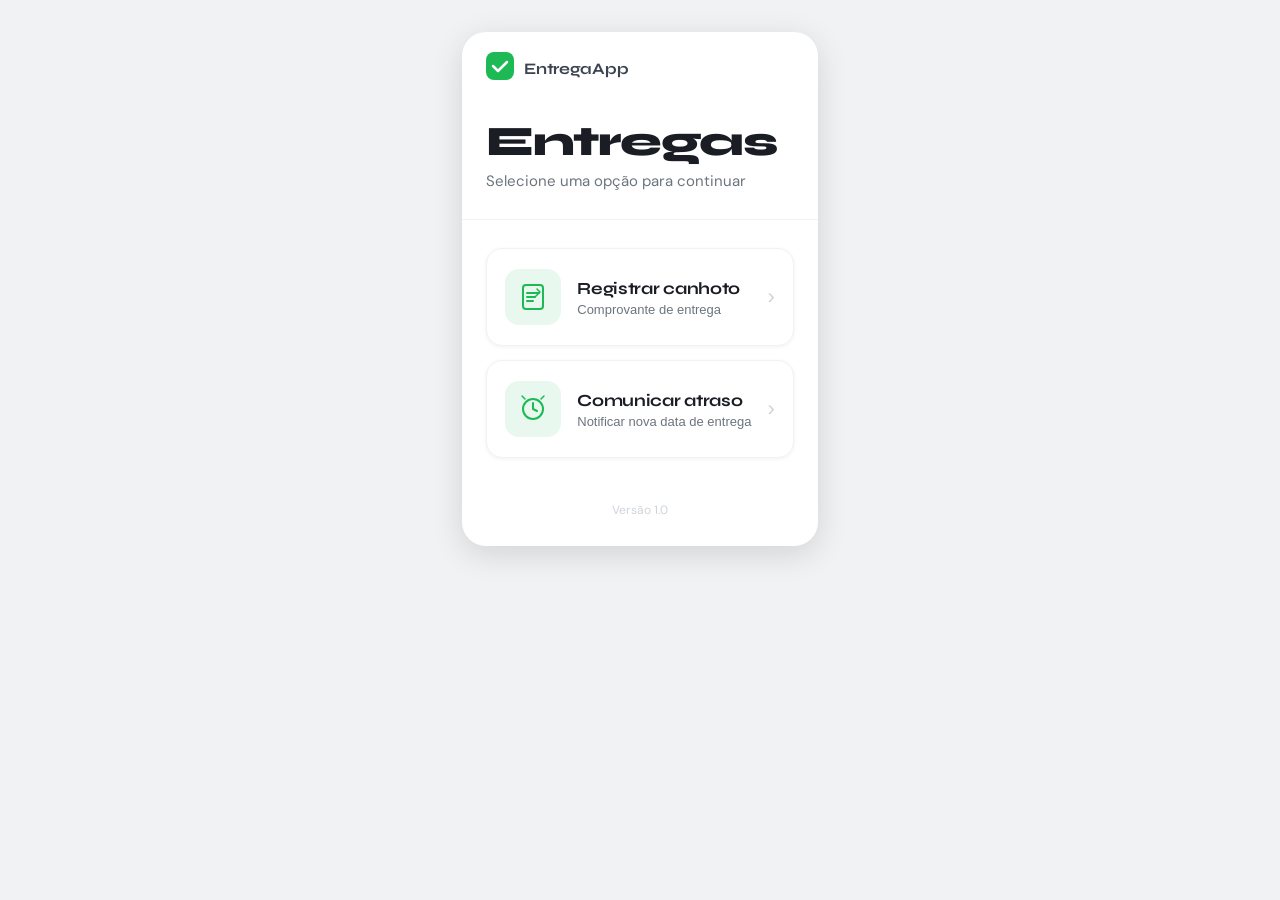
==== commit f84b2ab7: "Add files via upload" ====
--- a/index.html
+++ b/index.html
@@ -1,2454 +1,171 @@
 <!DOCTYPE html>
 <html lang="pt-BR">
 <head>
-<meta charset="UTF-8">
-<meta name="viewport" content="width=device-width,initial-scale=1,maximum-scale=1,user-scalable=no,viewport-fit=cover">
-<meta name="theme-color" content="#080C18">
-<meta name="apple-mobile-web-app-capable" content="yes">
-<meta name="apple-mobile-web-app-status-bar-style" content="black-translucent">
-<meta name="apple-mobile-web-app-title" content="Inglês para a Vida">
-<meta name="description" content="Aprenda inglês do zero — nível Duolingo/Babbel 2026">
-<link rel="manifest" href="#" id="manifest-link">
-<title>Inglês para a Vida</title>
-<link href="https://fonts.googleapis.com/css2?family=Plus+Jakarta+Sans:wght@300;400;500;600;700;800;900&family=Sora:wght@400;600;700;800&display=swap" rel="stylesheet">
-<style>
-/* ════════════════════════════════════════════════
-   DESIGN TOKENS
-════════════════════════════════════════════════ */
-:root {
-  --bg:#080C18; --bg2:#0D1120; --bg3:#131826; --bg4:#1A2236; --surface:#1E2840;
-  --border:rgba(255,255,255,.06); --border2:rgba(255,255,255,.12); --border3:rgba(255,255,255,.18);
-  --text:#EEF2FF; --text2:#7B8DB5; --text3:#3D4F75;
-  --accent:#5B8DF9; --accent2:#2655E8; --accent-glow:rgba(91,141,249,.35);
-  --violet:#8B65F5; --violet2:#6237E8; --violet-glow:rgba(139,101,245,.3);
-  --gold:#F6CC4A; --gold2:#D4A214; --gold-glow:rgba(246,204,74,.3);
-  --green:#12E0A8; --green2:#079669; --green-glow:rgba(18,224,168,.3);
-  --red:#F0566A; --red2:#C73050; --pink:#F05BA8;
-  --orange:#FF8C42; --cyan:#22D3EE;
-  --font:'Plus Jakarta Sans',sans-serif; --display:'Sora',sans-serif;
-  --r:10px; --r2:16px; --r3:22px; --r4:32px;
-  --safe-top:env(safe-area-inset-top,0px);
-  --safe-bottom:env(safe-area-inset-bottom,0px);
-  --nav-h:72px;
-  --grad-accent:linear-gradient(135deg,#2655E8,#5B8DF9);
-  --grad-violet:linear-gradient(135deg,#6237E8,#8B65F5);
-  --grad-gold:linear-gradient(135deg,#D4A214,#F6CC4A);
-  --grad-green:linear-gradient(135deg,#079669,#12E0A8);
-  --grad-red:linear-gradient(135deg,#C73050,#F0566A);
-  --grad-orange:linear-gradient(135deg,#E05A00,#FF8C42);
-  --grad-hero:linear-gradient(145deg,#0D1525 0%,#0A1230 50%,#08101E 100%);
-}
-[data-theme=light]{
-  --bg:#F0F4FF; --bg2:#E6EDFC; --bg3:#FFFFFF; --bg4:#D8E2F5; --surface:#FFF;
-  --border:rgba(0,0,0,.07); --border2:rgba(0,0,0,.12); --border3:rgba(0,0,0,.18);
-  --text:#0A1228; --text2:#4A5E8A; --text3:#8A9DC2;
-  --accent:#2655E8; --accent2:#1940C5; --accent-glow:rgba(38,85,232,.2);
-  --violet:#6237E8; --violet-glow:rgba(98,55,232,.2);
-  --grad-hero:linear-gradient(145deg,#E0EAFF 0%,#E8F0FF 50%,#EFF5FF 100%);
-}
-
-/* ════════════════════════════════════════════════
-   RESET
-════════════════════════════════════════════════ */
-*,*::before,*::after{margin:0;padding:0;box-sizing:border-box;-webkit-tap-highlight-color:transparent}
-html{font-size:16px;height:100%;overscroll-behavior:none}
-body{
-  font-family:var(--font);background:var(--bg);color:var(--text);
-  min-height:100vh;min-height:100dvh;overflow:hidden;
-  display:flex;flex-direction:column;-webkit-font-smoothing:antialiased;
-  transition:background .3s,color .3s;
-}
-::-webkit-scrollbar{width:3px;height:3px}
-::-webkit-scrollbar-thumb{background:var(--bg4);border-radius:2px}
-
-/* ════════════════════════════════════════════════
-   LOADING
-════════════════════════════════════════════════ */
-#load{
-  position:fixed;inset:0;z-index:2000;background:var(--bg);
-  display:flex;flex-direction:column;align-items:center;justify-content:center;gap:20px;
-  transition:opacity .5s ease;
-}
-#load.out{opacity:0;pointer-events:none}
-.load-logo{
-  font-family:var(--display);font-size:28px;font-weight:800;
-  background:var(--grad-accent);-webkit-background-clip:text;-webkit-text-fill-color:transparent;background-clip:text;
-  animation:float 2s ease-in-out infinite;
-}
-@keyframes float{0%,100%{transform:translateY(0)}50%{transform:translateY(-6px)}}
-.load-ring{width:48px;height:48px;border:3px solid var(--bg4);border-top-color:var(--accent);border-radius:50%;animation:spin .8s linear infinite}
-@keyframes spin{to{transform:rotate(360deg)}}
-.load-tip{font-size:12px;color:var(--text3);letter-spacing:.5px}
-
-/* ════════════════════════════════════════════════
-   SCREENS
-════════════════════════════════════════════════ */
-.screen{display:none;flex-direction:column;height:100vh;height:100dvh;overflow:hidden}
-.screen.active{display:flex}
-
-/* ════════════════════════════════════════════════
-   ONBOARDING
-════════════════════════════════════════════════ */
-#onboard{
-  background:var(--grad-hero);align-items:center;justify-content:center;
-  position:relative;overflow:hidden;padding:32px 24px;
-}
-.onboard-bg{position:absolute;inset:0;pointer-events:none;
-  background:radial-gradient(ellipse 70% 50% at 80% 10%,rgba(91,141,249,.18),transparent 60%),
-             radial-gradient(ellipse 50% 40% at 15% 85%,rgba(139,101,245,.14),transparent 55%)}
-.onboard-grid{position:absolute;inset:0;pointer-events:none;
-  background-image:linear-gradient(rgba(91,141,249,.04) 1px,transparent 1px),
-  linear-gradient(90deg,rgba(91,141,249,.04) 1px,transparent 1px);background-size:44px 44px}
-.onboard-content{z-index:1;text-align:center;width:100%;max-width:360px;
-  animation:slideUp .7s cubic-bezier(.16,1,.3,1) both}
-@keyframes slideUp{from{opacity:0;transform:translateY(32px)}to{opacity:1;transform:translateY(0)}}
-.onboard-step{display:none}.onboard-step.active{display:block}
-.ob-emoji{font-size:72px;margin-bottom:16px;animation:float 2s ease-in-out infinite}
-.ob-title{font-family:var(--display);font-size:clamp(26px,7vw,34px);font-weight:800;line-height:1.1;margin-bottom:10px}
-.ob-title .g{background:var(--grad-accent);-webkit-background-clip:text;-webkit-text-fill-color:transparent;background-clip:text}
-.ob-sub{font-size:15px;color:var(--text2);margin-bottom:32px;line-height:1.5}
-.ob-goals{display:flex;flex-direction:column;gap:10px;margin-bottom:28px}
-.ob-goal{
-  background:rgba(255,255,255,.05);border:1.5px solid var(--border2);border-radius:var(--r3);
-  padding:14px 18px;display:flex;align-items:center;gap:14px;cursor:pointer;
-  transition:all .2s;text-align:left;
-}
-.ob-goal:active,.ob-goal.sel{border-color:var(--accent);background:rgba(91,141,249,.1)}
-.ob-goal-icon{font-size:26px;width:40px;text-align:center;flex-shrink:0}
-.ob-goal-text{font-size:15px;font-weight:700}
-.ob-goal-sub{font-size:12px;color:var(--text2)}
-.ob-name-input{
-  width:100%;background:rgba(255,255,255,.06);border:1.5px solid var(--border2);border-radius:var(--r2);
-  padding:14px 18px;font-family:var(--font);font-size:16px;color:var(--text);outline:none;margin-bottom:20px;
-  transition:border-color .2s;
-}
-.ob-name-input:focus{border-color:var(--accent)}
-.ob-name-input::placeholder{color:var(--text3)}
-.btn-primary{
-  width:100%;background:var(--grad-accent);color:#fff;border:none;border-radius:50px;
-  padding:17px;font-size:16px;font-weight:800;font-family:var(--font);cursor:pointer;
-  box-shadow:0 8px 32px var(--accent-glow);transition:all .2s;letter-spacing:.2px;
-  animation:glow 3s ease-in-out infinite;
-}
-@keyframes glow{0%,100%{box-shadow:0 8px 32px var(--accent-glow)}50%{box-shadow:0 8px 48px rgba(91,141,249,.5)}}
-.btn-primary:active{transform:scale(.97)}
-.ob-dots{display:flex;gap:8px;justify-content:center;margin-bottom:24px}
-.ob-dot{width:8px;height:8px;border-radius:50%;background:var(--border3);transition:all .3s}
-.ob-dot.active{background:var(--accent);width:24px;border-radius:4px}
-
-/* ════════════════════════════════════════════════
-   SPLASH
-════════════════════════════════════════════════ */
-#splash{
-  background:var(--grad-hero);align-items:center;justify-content:center;
-  position:relative;overflow:hidden;
-}
-.splash-bg{position:absolute;inset:0;pointer-events:none;
-  background:radial-gradient(ellipse 70% 50% at 80% 10%,rgba(91,141,249,.18),transparent 60%),
-             radial-gradient(ellipse 50% 40% at 15% 85%,rgba(139,101,245,.14),transparent 55%),
-             radial-gradient(ellipse 30% 30% at 50% 50%,rgba(18,224,168,.07),transparent 50%)}
-.splash-grid{position:absolute;inset:0;pointer-events:none;
-  background-image:linear-gradient(rgba(91,141,249,.04) 1px,transparent 1px),
-  linear-gradient(90deg,rgba(91,141,249,.04) 1px,transparent 1px);background-size:44px 44px}
-.splash-content{text-align:center;z-index:1;padding:24px;animation:slideUp .9s cubic-bezier(.16,1,.3,1) both}
-.splash-badge{
-  display:inline-flex;align-items:center;gap:6px;
-  background:rgba(91,141,249,.12);border:1px solid rgba(91,141,249,.25);
-  border-radius:50px;padding:6px 14px;font-size:11.5px;font-weight:700;
-  color:var(--accent);letter-spacing:1px;text-transform:uppercase;margin-bottom:22px;
-}
-.splash-title{font-family:var(--display);font-size:clamp(36px,10vw,52px);font-weight:800;line-height:1.05;margin-bottom:14px;letter-spacing:-1.5px}
-.splash-title .g{background:var(--grad-accent);-webkit-background-clip:text;-webkit-text-fill-color:transparent;background-clip:text}
-.splash-sub{font-size:16px;color:var(--text2);margin-bottom:36px;line-height:1.5;max-width:300px}
-.btn-hero{
-  display:inline-flex;align-items:center;gap:10px;
-  background:var(--grad-accent);color:#fff;border:none;border-radius:50px;
-  padding:17px 44px;font-size:17px;font-weight:800;font-family:var(--font);
-  cursor:pointer;letter-spacing:.2px;position:relative;overflow:hidden;
-  box-shadow:0 12px 40px rgba(38,85,232,.45);transition:all .2s;
-  animation:glow 3s ease-in-out infinite;
-}
-.btn-hero::after{content:'';position:absolute;inset:0;
-  background:linear-gradient(to right,transparent,rgba(255,255,255,.2),transparent);
-  transform:translateX(-100%);transition:transform .5s}
-.btn-hero:hover::after{transform:translateX(100%)}
-.btn-hero:active{transform:scale(.96)}
-.splash-stats{display:flex;gap:20px;margin-top:40px;justify-content:center;padding-top:28px;border-top:1px solid var(--border2)}
-.s-stat{text-align:center}
-.s-num{font-family:var(--display);font-size:26px;font-weight:800;color:var(--gold)}
-.s-lbl{font-size:11px;color:var(--text3);text-transform:uppercase;letter-spacing:1.5px;margin-top:3px}
-.splash-resume{
-  position:absolute;bottom:44px;left:50%;transform:translateX(-50%);
-  background:rgba(18,224,168,.12);border:1px solid rgba(18,224,168,.3);
-  border-radius:50px;padding:11px 22px;font-size:13px;font-weight:700;color:var(--green);
-  cursor:pointer;transition:all .2s;white-space:nowrap;display:none;
-  animation:slideUp .6s .4s cubic-bezier(.16,1,.3,1) both;
-}
-.splash-resume:active{transform:translateX(-50%) scale(.96)}
-
-/* ════════════════════════════════════════════════
-   TOPBAR
-════════════════════════════════════════════════ */
-.topbar{
-  padding:calc(12px + var(--safe-top)) 16px 12px;
-  background:rgba(8,12,24,.9);backdrop-filter:blur(20px);-webkit-backdrop-filter:blur(20px);
-  border-bottom:1px solid var(--border);flex-shrink:0;z-index:10;
-}
-[data-theme=light] .topbar{background:rgba(240,244,255,.9)}
-.topbar-row{display:flex;align-items:center;justify-content:space-between;gap:10px}
-.topbar-left{display:flex;flex-direction:column}
-.topbar-title{font-family:var(--display);font-size:20px;font-weight:800;letter-spacing:-.3px}
-.topbar-sub{font-size:12px;color:var(--text2);margin-top:1px}
-.topbar-pills{display:flex;align-items:center;gap:6px}
-.t-pill{
-  display:inline-flex;align-items:center;gap:4px;
-  border-radius:20px;padding:5px 10px;font-size:11.5px;font-weight:700;white-space:nowrap;
-}
-.t-pill.xp{background:rgba(139,101,245,.12);border:1px solid rgba(139,101,245,.25);color:var(--violet)}
-.t-pill.streak{background:rgba(246,204,74,.12);border:1px solid rgba(246,204,74,.25);color:var(--gold)}
-.icon-btn{
-  width:36px;height:36px;border-radius:50%;background:var(--bg3);border:1px solid var(--border2);
-  display:flex;align-items:center;justify-content:center;cursor:pointer;font-size:16px;
-  transition:all .2s;flex-shrink:0;
-}
-.icon-btn:active{transform:scale(.9);background:var(--bg4)}
-
-/* ════════════════════════════════════════════════
-   NAVBAR
-════════════════════════════════════════════════ */
-.navbar{
-  position:fixed;bottom:0;left:0;right:0;z-index:100;
-  background:rgba(8,12,24,.95);backdrop-filter:blur(28px);-webkit-backdrop-filter:blur(28px);
-  border-top:1px solid var(--border2);
-  display:flex;padding:6px 0 calc(10px + var(--safe-bottom));
-}
-[data-theme=light] .navbar{background:rgba(240,244,255,.95)}
-.nav-item{
-  flex:1;display:flex;flex-direction:column;align-items:center;gap:2px;
-  cursor:pointer;padding:6px 4px;transition:all .2s;
-  border:none;background:none;color:var(--text3);font-family:var(--font);
-}
-.nav-item.active{color:var(--accent)}
-.nav-icon{font-size:20px;transition:transform .3s cubic-bezier(.34,1.56,.64,1)}
-.nav-item.active .nav-icon{transform:scale(1.3) translateY(-2px)}
-.nav-label{font-size:9px;font-weight:700;letter-spacing:.5px;text-transform:uppercase}
-.nav-badge{
-  position:absolute;top:-2px;right:-4px;
-  width:16px;height:16px;border-radius:50%;background:var(--red);
-  font-size:9px;font-weight:800;color:#fff;
-  display:flex;align-items:center;justify-content:center;
-}
-
-/* ════════════════════════════════════════════════
-   SCROLL AREA
-════════════════════════════════════════════════ */
-.scroll-area{
-  flex:1;overflow-y:auto;overflow-x:hidden;
-  padding-bottom:calc(var(--nav-h) + 20px + var(--safe-bottom));
-  -webkit-overflow-scrolling:touch;overscroll-behavior:contain;
-}
-
-/* ════════════════════════════════════════════════
-   HOME
-════════════════════════════════════════════════ */
-.home-hero{
-  margin:14px;border-radius:var(--r4);
-  background:linear-gradient(145deg,#112046 0%,#0B1733 55%,#08102A 100%);
-  padding:22px;position:relative;overflow:hidden;
-  border:1px solid rgba(91,141,249,.2);
-  box-shadow:0 20px 60px rgba(0,0,0,.4),inset 0 1px 0 rgba(255,255,255,.06);
-}
-[data-theme=light] .home-hero{background:linear-gradient(145deg,#1A3A8F,#1430C8,#1245E8)}
-.home-hero::before{
-  content:'';position:absolute;top:-60px;right:-60px;width:220px;height:220px;border-radius:50%;
-  background:radial-gradient(circle,rgba(91,141,249,.28),transparent 70%);pointer-events:none;
-}
-.hero-top{display:flex;align-items:center;justify-content:space-between;margin-bottom:14px}
-.hero-greeting{font-size:11px;color:rgba(91,141,249,.9);font-weight:700;letter-spacing:2px;text-transform:uppercase}
-.hero-name{font-family:var(--display);font-size:clamp(18px,5vw,24px);font-weight:800;color:#fff;margin-top:4px;line-height:1.2}
-.hero-avatar{
-  width:48px;height:48px;border-radius:50%;flex-shrink:0;
-  background:var(--grad-accent);display:flex;align-items:center;justify-content:center;
-  font-size:20px;font-weight:800;color:#fff;border:2px solid rgba(255,255,255,.15);
-}
-.hero-bar-wrap{height:6px;background:rgba(255,255,255,.1);border-radius:3px;overflow:hidden;margin-bottom:5px}
-.hero-bar-fill{height:100%;border-radius:3px;background:linear-gradient(90deg,var(--accent),var(--green));transition:width 1s cubic-bezier(.4,0,.2,1);box-shadow:0 0 12px rgba(91,141,249,.5)}
-.hero-bar-text{display:flex;justify-content:space-between;font-size:11px;color:rgba(255,255,255,.5);margin-bottom:14px}
-.hero-pills{display:flex;gap:7px;flex-wrap:wrap}
-.h-pill{display:inline-flex;align-items:center;gap:5px;border-radius:20px;padding:6px 11px;font-size:11.5px;font-weight:700}
-.h-pill.st{background:rgba(246,204,74,.14);border:1px solid rgba(246,204,74,.28);color:var(--gold)}
-.h-pill.xp{background:rgba(139,101,245,.14);border:1px solid rgba(139,101,245,.28);color:var(--violet)}
-.h-pill.lv{background:rgba(18,224,168,.12);border:1px solid rgba(18,224,168,.25);color:var(--green)}
-
-/* Daily goal ring */
-.goal-ring{
-  width:56px;height:56px;border-radius:50%;position:relative;flex-shrink:0;cursor:pointer;
-}
-.goal-ring svg{transform:rotate(-90deg)}
-.goal-ring-label{
-  position:absolute;inset:0;display:flex;flex-direction:column;align-items:center;justify-content:center;
-}
-.goal-ring-pct{font-size:12px;font-weight:800;color:var(--gold)}
-.goal-ring-lbl{font-size:8px;color:var(--text3);letter-spacing:.5px}
-
-/* Quick action cards */
-.section-label{font-size:10.5px;font-weight:800;color:var(--text3);letter-spacing:2px;text-transform:uppercase;padding:0 16px;margin:18px 0 10px}
-.quick-grid{display:grid;grid-template-columns:1fr 1fr;gap:9px;padding:0 14px}
-.quick-card{
-  background:var(--bg3);border:1px solid var(--border);border-radius:var(--r3);
-  padding:16px;cursor:pointer;transition:all .22s;position:relative;overflow:hidden;
-}
-.quick-card::before{content:'';position:absolute;top:0;left:0;right:0;height:2px;background:transparent;transition:background .2s}
-.quick-card:active{transform:scale(.96)}
-.qc-icon{font-size:26px;margin-bottom:8px}
-.qc-title{font-size:13.5px;font-weight:800}
-.qc-sub{font-size:11px;color:var(--text2);margin-top:2px}
-.quick-card.accent::before,.quick-card.accent:active{border-color:rgba(91,141,249,.4)}
-.quick-card.accent::before{background:var(--grad-accent)}
-.quick-card.violet::before,.quick-card.violet:active{border-color:rgba(139,101,245,.4)}
-.quick-card.violet::before{background:var(--grad-violet)}
-.quick-card.green::before,.quick-card.green:active{border-color:rgba(18,224,168,.4)}
-.quick-card.green::before{background:var(--grad-green)}
-.quick-card.gold::before,.quick-card.gold:active{border-color:rgba(246,204,74,.4)}
-.quick-card.gold::before{background:var(--grad-gold)}
-.quick-card.red::before,.quick-card.red:active{border-color:rgba(240,86,106,.4)}
-.quick-card.red::before{background:var(--grad-red)}
-.quick-card.orange::before,.quick-card.orange:active{border-color:rgba(255,140,66,.4)}
-.quick-card.orange::before{background:var(--grad-orange)}
-
-/* Review today card */
-.review-today{
-  margin:0 14px;border-radius:var(--r3);
-  background:linear-gradient(135deg,rgba(240,86,106,.1),rgba(240,86,106,.04));
-  border:1px solid rgba(240,86,106,.22);padding:16px;display:none;
-}
-.review-today.show{display:block;animation:fadeUp .4s ease both}
-@keyframes fadeUp{from{opacity:0;transform:translateY(12px)}to{opacity:1;transform:translateY(0)}}
-.rt-label{font-size:10px;font-weight:800;color:var(--red);letter-spacing:2px;text-transform:uppercase;margin-bottom:10px}
-.rt-words{display:flex;flex-wrap:wrap;gap:6px}
-.rt-word{
-  background:rgba(240,86,106,.1);border:1px solid rgba(240,86,106,.2);
-  border-radius:20px;padding:5px 12px;font-size:12px;font-weight:600;cursor:pointer;
-  transition:all .15s;
-}
-.rt-word:active{background:rgba(240,86,106,.25)}
-
-/* Phrase of day */
-.phrase-card{
-  margin:0 14px;border-radius:var(--r3);
-  background:linear-gradient(135deg,rgba(139,101,245,.08),rgba(91,141,249,.05));
-  border:1px solid rgba(139,101,245,.2);padding:16px;
-}
-.pc-label{font-size:10px;font-weight:800;color:var(--violet);letter-spacing:2px;text-transform:uppercase;margin-bottom:10px}
-.pc-en{font-family:var(--display);font-size:17px;font-weight:700;margin-bottom:5px;line-height:1.4}
-.pc-pt{font-size:13px;color:var(--text2);margin-bottom:8px}
-.pc-tip{font-size:11px;color:var(--text3)}
-.pc-speak{
-  margin-top:11px;background:rgba(139,101,245,.12);border:1px solid rgba(139,101,245,.22);
-  border-radius:20px;padding:7px 14px;color:var(--violet);font-family:var(--font);
-  font-size:12px;font-weight:700;cursor:pointer;transition:all .2s;
-}
-.pc-speak:active{background:rgba(139,101,245,.25)}
-
-/* Horizontal lesson scroll */
-.h-scroll{display:flex;gap:10px;padding:0 14px;overflow-x:auto;scrollbar-width:none}
-.h-scroll::-webkit-scrollbar{display:none}
-.lesson-card{
-  flex-shrink:0;width:148px;background:var(--bg3);border:1px solid var(--border);
-  border-radius:var(--r3);padding:15px;cursor:pointer;
-  transition:all .22s cubic-bezier(.4,0,.2,1);position:relative;overflow:hidden;
-}
-.lesson-card::before{content:'';position:absolute;top:0;left:0;right:0;height:2.5px;background:transparent;transition:.2s}
-.lesson-card.curr{border-color:rgba(91,141,249,.4);background:rgba(91,141,249,.06)}
-.lesson-card.curr::before{background:var(--grad-accent)}
-.lesson-card.done{border-color:rgba(18,224,168,.3);background:rgba(18,224,168,.04)}
-.lesson-card.done::before{background:var(--grad-green)}
-.lesson-card:active{transform:scale(.95)}
-.lc-num{font-size:10px;font-weight:700;color:var(--text3);letter-spacing:1.5px;text-transform:uppercase;margin-bottom:5px}
-.lc-title{font-size:13px;font-weight:700;line-height:1.3;margin-bottom:6px}
-.lc-count{font-size:10.5px;color:var(--text3)}
-.lc-badge{
-  position:absolute;top:11px;right:11px;width:21px;height:21px;border-radius:50%;
-  display:flex;align-items:center;justify-content:center;font-size:10px;
-}
-.lc-badge.done{background:var(--green);color:#fff}
-.lc-badge.locked{background:var(--bg4);color:var(--text3)}
-.lc-badge.curr{background:var(--accent);color:#fff;animation:pulse 2s infinite}
-@keyframes pulse{0%,100%{box-shadow:0 0 0 0 var(--accent-glow)}50%{box-shadow:0 0 0 6px transparent}}
-
-/* ════════════════════════════════════════════════
-   LESSONS LIST
-════════════════════════════════════════════════ */
-.lessons-list{padding:10px 14px;display:flex;flex-direction:column;gap:7px}
-.lesson-row{
-  background:var(--bg3);border:1px solid var(--border);border-radius:var(--r3);
-  padding:14px;display:flex;align-items:center;gap:13px;cursor:pointer;transition:all .2s;
-}
-.lesson-row:active{transform:scale(.99)}
-.lesson-row.active-row{border-color:rgba(91,141,249,.4);background:rgba(91,141,249,.05)}
-.lesson-row.done-row{border-color:rgba(18,224,168,.22)}
-.lesson-row.locked-row{opacity:.4;cursor:not-allowed}
-.lr-circle{
-  width:44px;height:44px;border-radius:50%;flex-shrink:0;
-  display:flex;align-items:center;justify-content:center;font-weight:800;font-size:14px;
-}
-.lr-circle.todo{background:var(--bg4);color:var(--text2)}
-.lr-circle.curr{background:var(--grad-accent);color:#fff;box-shadow:0 4px 16px var(--accent-glow)}
-.lr-circle.done{background:var(--grad-green);color:#fff}
-.lr-circle.locked{background:var(--bg4);color:var(--text3)}
-.lr-info{flex:1;min-width:0}
-.lr-title{font-size:14.5px;font-weight:700;margin-bottom:2px}
-.lr-sub{font-size:11.5px;color:var(--text2)}
-.lr-xp{font-size:10px;font-weight:700;color:var(--gold);background:rgba(246,204,74,.1);border:1px solid rgba(246,204,74,.2);border-radius:10px;padding:2px 7px;white-space:nowrap}
-
-/* ════════════════════════════════════════════════
-   LESSON DETAIL
-════════════════════════════════════════════════ */
-#screen-lesson{background:var(--bg)}
-.detail-header{
-  padding:calc(12px + var(--safe-top)) 14px 12px;
-  background:var(--bg2);border-bottom:1px solid var(--border);
-  display:flex;align-items:center;gap:11px;flex-shrink:0;
-}
-.btn-back{
-  width:38px;height:38px;border-radius:50%;background:var(--bg3);border:1px solid var(--border2);
-  display:flex;align-items:center;justify-content:center;cursor:pointer;font-size:17px;
-  color:var(--text);flex-shrink:0;transition:all .2s;
-}
-.btn-back:active{transform:scale(.9);background:var(--bg4)}
-.detail-title{font-size:16px;font-weight:800;flex:1;line-height:1.2}
-.detail-badge{
-  background:rgba(91,141,249,.12);border:1px solid rgba(91,141,249,.25);
-  color:var(--accent);padding:4px 10px;border-radius:20px;font-size:10.5px;font-weight:700;white-space:nowrap;
-}
-.tabs{
-  display:flex;padding:8px 12px;gap:5px;overflow-x:auto;scrollbar-width:none;flex-shrink:0;
-  background:var(--bg2);border-bottom:1px solid var(--border);
-}
-.tabs::-webkit-scrollbar{display:none}
-.tab-btn{
-  flex-shrink:0;padding:7px 14px;border-radius:20px;font-size:12px;font-weight:700;
-  cursor:pointer;transition:all .2s;border:1px solid var(--border2);
-  background:transparent;color:var(--text2);font-family:var(--font);
-}
-.tab-btn.active{background:var(--grad-accent);border-color:transparent;color:#fff}
-.tab-content{display:none;padding:14px;flex-direction:column;gap:11px}
-.tab-content.active{display:flex}
-
-/* Bubbles */
-.dialogue-container{display:flex;flex-direction:column;gap:13px}
-.bbl-wrap{display:flex;align-items:flex-end;gap:9px}
-.bbl-wrap.right{flex-direction:row-reverse}
-.av{width:34px;height:34px;border-radius:50%;flex-shrink:0;display:flex;align-items:center;justify-content:center;font-size:11px;font-weight:800;color:#fff}
-.av.rachel{background:linear-gradient(135deg,#E91E8C,#A0109A)}
-.av.joey{background:linear-gradient(135deg,#1E88E5,#0D47A1)}
-.bbl{
-  max-width:78%;background:var(--bg3);border:1px solid var(--border);border-radius:var(--r3);
-  padding:11px 13px;cursor:pointer;transition:all .2s;
-}
-.bbl:active{border-color:var(--accent);transform:scale(.99)}
-.bbl-wrap.right .bbl{background:rgba(91,141,249,.08);border-color:rgba(91,141,249,.2)}
-.bbl-num{font-size:9px;color:var(--text3);font-weight:700;letter-spacing:1px;margin-bottom:3px;text-transform:uppercase}
-.bbl-text{font-size:14px;line-height:1.6}
-.bbl-speaker{font-size:10px;font-weight:700;margin-top:5px}
-.bbl-wrap .bbl-speaker{color:#F05BA8}
-.bbl-wrap.right .bbl-speaker{color:var(--accent)}
-.bbl-audio{width:27px;height:27px;border-radius:50%;background:rgba(255,255,255,.07);border:none;color:var(--text3);cursor:pointer;display:inline-flex;align-items:center;justify-content:center;font-size:11px;margin-top:5px;transition:all .2s}
-.bbl-audio:active{background:var(--accent);color:#fff;transform:scale(.92)}
-
-/* Vocab grid */
-.vocab-grid{display:grid;grid-template-columns:1fr 1fr;gap:7px}
-.vocab-card{
-  background:var(--bg3);border:1px solid var(--border);border-radius:var(--r2);
-  padding:13px;cursor:pointer;transition:all .2s;text-align:center;position:relative;overflow:hidden;
-}
-.vocab-card:active{transform:scale(.96);border-color:var(--accent)}
-.vc-en{font-size:15.5px;font-weight:700;margin-bottom:3px}
-.vc-pt{font-size:12.5px;color:var(--text2)}
-.vc-flip{
-  position:absolute;inset:0;background:linear-gradient(135deg,rgba(91,141,249,.18),rgba(139,101,245,.12));
-  display:flex;align-items:center;justify-content:center;font-size:19px;font-weight:800;
-  opacity:0;transition:opacity .22s;border-radius:var(--r2);
-}
-.vocab-card.flipped .vc-flip{opacity:1}
-
-/* Attention */
-.attention-card{
-  background:linear-gradient(135deg,rgba(246,204,74,.07),rgba(246,204,74,.02));
-  border:1px solid rgba(246,204,74,.18);border-radius:var(--r3);padding:16px;
-}
-.att-title{font-size:10.5px;font-weight:800;color:var(--gold);letter-spacing:2px;text-transform:uppercase;margin-bottom:13px;display:flex;align-items:center;gap:6px}
-.att-row{display:flex;justify-content:space-between;align-items:center;padding:9px 0;border-bottom:1px solid rgba(255,255,255,.04)}
-.att-row:last-child{border-bottom:none}
-.att-en{font-size:14px;font-weight:700}
-.att-pt{font-size:13px;color:var(--text2);font-style:italic;text-align:right;max-width:55%}
-
-/* Mark done */
-.mark-done-area{padding:12px 14px calc(12px + var(--safe-bottom));flex-shrink:0;background:var(--bg2);border-top:1px solid var(--border)}
-.btn-done{
-  width:100%;background:var(--grad-green);color:#fff;border:none;border-radius:50px;
-  padding:15px;font-size:15.5px;font-weight:800;font-family:var(--font);cursor:pointer;
-  transition:all .2s;box-shadow:0 8px 24px var(--green-glow);
-}
-.btn-done:active{transform:scale(.98)}
-.btn-done.is-done{background:var(--bg4);color:var(--text3);box-shadow:none}
-
-/* ════════════════════════════════════════════════
-   PRACTICE
-════════════════════════════════════════════════ */
-.prac-card{
-  margin:14px;border-radius:var(--r4);background:var(--bg3);border:1px solid var(--border);
-  padding:22px;text-align:center;min-height:170px;
-  display:flex;flex-direction:column;align-items:center;justify-content:center;gap:13px;
-}
-.prac-type{font-size:10px;font-weight:800;color:var(--accent);letter-spacing:2.5px;text-transform:uppercase}
-.prac-q{font-family:var(--display);font-size:18.5px;font-weight:700;line-height:1.35}
-.prac-hint{font-size:11.5px;color:var(--text3)}
-.prac-opts{display:flex;flex-direction:column;gap:7px;padding:0 14px}
-.prac-opt{
-  background:var(--bg3);border:1.5px solid var(--border2);border-radius:var(--r2);
-  padding:13px 15px;font-size:14px;font-weight:600;cursor:pointer;
-  transition:all .18s;text-align:left;color:var(--text);font-family:var(--font);
-  display:flex;align-items:center;gap:11px;
-}
-.prac-opt:active{transform:scale(.99)}
-.prac-opt.correct{border-color:var(--green);background:rgba(18,224,168,.09);color:var(--green)}
-.prac-opt.wrong{border-color:var(--red);background:rgba(240,86,106,.09);color:var(--red)}
-.prac-opt-l{width:27px;height:27px;border-radius:7px;background:var(--bg4);display:flex;align-items:center;justify-content:center;font-size:11.5px;font-weight:800;flex-shrink:0}
-.prac-progress{display:flex;gap:4px;padding:0 14px;margin-bottom:2px}
-.pp-dot{height:5px;flex:1;border-radius:3px;background:var(--bg4);transition:background .3s}
-.pp-dot.done{background:var(--green)}.pp-dot.curr{background:var(--accent);animation:shimmer 1.5s ease-in-out infinite}
-@keyframes shimmer{0%,100%{opacity:1}50%{opacity:.55}}
-.prac-result{border-radius:var(--r2);padding:11px 14px;margin:0 14px;font-size:13.5px;display:none;text-align:center;font-weight:700}
-.prac-next{
-  margin:6px 14px 0;background:var(--grad-accent);color:#fff;border:none;border-radius:50px;
-  padding:15px;width:calc(100% - 28px);font-size:15px;font-weight:800;font-family:var(--font);
-  cursor:pointer;display:none;transition:all .2s;box-shadow:0 8px 24px var(--accent-glow);
-}
-.prac-next:active{transform:scale(.98)}
-.complete-banner{
-  background:linear-gradient(135deg,rgba(18,224,168,.12),rgba(18,224,168,.04));
-  border:1px solid rgba(18,224,168,.3);border-radius:var(--r3);
-  padding:24px;text-align:center;margin:14px;display:none;
-}
-.complete-banner.show{display:block;animation:bounceIn .5s cubic-bezier(.34,1.56,.64,1)}
-@keyframes bounceIn{from{transform:scale(.8);opacity:0}to{transform:scale(1);opacity:1}}
-
-/* ════════════════════════════════════════════════
-   VOCABULARY
-════════════════════════════════════════════════ */
-.vocab-search{
-  margin:10px 14px;background:var(--bg3);border:1.5px solid var(--border2);
-  border-radius:50px;padding:11px 16px;display:flex;align-items:center;gap:9px;
-  transition:border-color .2s;
-}
-.vocab-search:focus-within{border-color:var(--accent)}
-.vocab-search input{background:none;border:none;outline:none;font-family:var(--font);font-size:13.5px;color:var(--text);flex:1}
-.vocab-search input::placeholder{color:var(--text3)}
-.vocab-list{padding:0 14px;display:flex;flex-direction:column;gap:6px}
-.vocab-item{
-  background:var(--bg3);border:1px solid var(--border);border-radius:var(--r2);
-  padding:12px 14px;display:flex;justify-content:space-between;align-items:center;
-  cursor:pointer;transition:all .18s;
-}
-.vocab-item:active{border-color:var(--accent);transform:scale(.99)}
-.vi-en{font-size:14.5px;font-weight:700;margin-bottom:2px}
-.vi-pt{font-size:12.5px;color:var(--text2)}
-.vi-l{font-size:10px;color:var(--text3);background:var(--bg4);padding:2px 7px;border-radius:10px;white-space:nowrap}
-.chips{display:flex;gap:6px;padding:0 14px;overflow-x:auto;scrollbar-width:none;margin-bottom:8px}
-.chips::-webkit-scrollbar{display:none}
-.chip{
-  flex-shrink:0;padding:6px 14px;border-radius:20px;font-size:11.5px;font-weight:700;
-  cursor:pointer;transition:all .15s;border:1px solid var(--border2);
-  background:transparent;color:var(--text2);font-family:var(--font);
-}
-.chip.active{background:var(--grad-accent);border-color:transparent;color:#fff}
-
-/* ════════════════════════════════════════════════
-   PROFILE
-════════════════════════════════════════════════ */
-.profile-hero{
-  margin:14px;border-radius:var(--r4);background:var(--grad-hero);
-  border:1px solid var(--border2);padding:26px;text-align:center;
-  position:relative;overflow:hidden;
-}
-.pa-ring{
-  width:84px;height:84px;border-radius:50%;background:var(--grad-accent);
-  margin:0 auto 12px;display:flex;align-items:center;justify-content:center;
-  font-size:30px;color:#fff;
-  box-shadow:0 0 0 4px rgba(91,141,249,.2),0 0 0 8px rgba(91,141,249,.07);
-}
-.pa-name{font-family:var(--display);font-size:21px;font-weight:800;margin-bottom:3px}
-.pa-level{font-size:12.5px;color:var(--accent);font-weight:700}
-.pa-badge{
-  display:inline-flex;align-items:center;gap:5px;margin-top:8px;
-  background:rgba(91,141,249,.12);border:1px solid rgba(91,141,249,.25);
-  border-radius:20px;padding:5px 13px;font-size:11.5px;font-weight:700;color:var(--accent);
-}
-.stats-grid{display:grid;grid-template-columns:repeat(3,1fr);gap:1px;background:var(--border);border-radius:var(--r3);overflow:hidden;margin:14px}
-.stat-card{background:var(--bg3);padding:16px 10px;text-align:center}
-.sc-num{font-family:var(--display);font-size:24px;font-weight:800;color:var(--gold);margin-bottom:3px}
-.sc-lbl{font-size:10.5px;color:var(--text3);text-transform:uppercase;letter-spacing:.5px}
-.ach-grid{display:grid;grid-template-columns:1fr 1fr;gap:7px;padding:0 14px;margin-bottom:14px}
-.ach{background:var(--bg3);border:1px solid var(--border);border-radius:var(--r2);padding:13px;display:flex;align-items:center;gap:9px;transition:all .2s}
-.ach.unlocked{border-color:rgba(246,204,74,.3);background:rgba(246,204,74,.04)}
-.ach.locked{opacity:.32;filter:grayscale(1)}
-.ach-icon{font-size:27px;flex-shrink:0}
-.ach-title{font-size:12px;font-weight:700;margin-bottom:1px}
-.ach-sub{font-size:10px;color:var(--text2)}
-
-/* ════════════════════════════════════════════════
-   SMART REVIEW (Anki-style)
-════════════════════════════════════════════════ */
-#screen-review{}
-.review-card-big{
-  margin:14px;border-radius:var(--r4);background:var(--bg3);border:1px solid var(--border);
-  padding:36px 24px;text-align:center;min-height:220px;
-  display:flex;flex-direction:column;align-items:center;justify-content:center;gap:14px;
-  cursor:pointer;transition:all .25s;
-  box-shadow:0 20px 60px rgba(0,0,0,.3);position:relative;overflow:hidden;
-}
-.review-card-big.flipped{background:rgba(91,141,249,.06);border-color:rgba(91,141,249,.3)}
-.rcb-hint{font-size:10px;font-weight:800;color:var(--text3);letter-spacing:2.5px;text-transform:uppercase}
-.rcb-word{font-family:var(--display);font-size:clamp(32px,8vw,48px);font-weight:800;color:var(--accent)}
-.rcb-sub{font-size:14px;color:var(--text3)}
-.rcb-trans{font-family:var(--display);font-size:28px;font-weight:700;color:var(--green);display:none}
-.review-card-big.flipped .rcb-trans{display:block}
-.review-card-big.flipped .rcb-sub{display:none}
-.review-btns{display:grid;grid-template-columns:1fr 1fr 1fr;gap:8px;padding:0 14px;margin-bottom:12px}
-.rev-btn{
-  border:none;border-radius:var(--r2);padding:13px 8px;font-family:var(--font);font-size:13px;font-weight:800;
-  cursor:pointer;transition:all .18s;color:#fff;
-}
-.rev-btn:active{transform:scale(.96)}
-.rev-btn.hard{background:var(--grad-red)}
-.rev-btn.ok{background:var(--grad-gold);color:#111}
-.rev-btn.easy{background:var(--grad-green)}
-.review-counter{text-align:center;font-size:13px;color:var(--text3);margin-bottom:8px}
-
-/* ════════════════════════════════════════════════
-   PRONUNCIATION SCREEN
-════════════════════════════════════════════════ */
-#screen-pronunc{}
-.pronunc-card{
-  margin:14px;border-radius:var(--r4);background:var(--bg3);border:1px solid var(--border);
-  padding:28px 22px;text-align:center;
-  box-shadow:0 20px 60px rgba(0,0,0,.3);
-}
-.pronunc-phrase{font-family:var(--display);font-size:clamp(20px,5vw,28px);font-weight:800;margin-bottom:8px;line-height:1.3}
-.pronunc-pt{font-size:14px;color:var(--text2);margin-bottom:24px}
-.mic-btn{
-  width:88px;height:88px;border-radius:50%;background:var(--grad-accent);
-  border:none;font-size:36px;cursor:pointer;margin:0 auto 20px;display:flex;
-  align-items:center;justify-content:center;
-  box-shadow:0 8px 32px var(--accent-glow);transition:all .2s;
-}
-.mic-btn:active{transform:scale(.94)}
-.mic-btn.recording{background:var(--grad-red);animation:micPulse 1s ease-in-out infinite}
-@keyframes micPulse{0%,100%{box-shadow:0 8px 32px rgba(240,86,106,.4)}50%{box-shadow:0 8px 48px rgba(240,86,106,.7),0 0 0 12px rgba(240,86,106,.12)}}
-.mic-status{font-size:13px;color:var(--text3);margin-bottom:16px}
-.pronunc-score{display:none;flex-direction:column;align-items:center;gap:10px}
-.pronunc-score.show{display:flex;animation:bounceIn .5s cubic-bezier(.34,1.56,.64,1)}
-.score-ring{
-  width:100px;height:100px;position:relative;
-}
-.score-ring svg{transform:rotate(-90deg)}
-.score-num{position:absolute;inset:0;display:flex;align-items:center;justify-content:center;font-family:var(--display);font-size:28px;font-weight:800}
-.score-label{font-size:18px;font-weight:800}
-.score-sub{font-size:13px;color:var(--text2)}
-.pronunc-next{margin-top:12px}
-
-/* ════════════════════════════════════════════════
-   CHAT IA
-════════════════════════════════════════════════ */
-#screen-chat{background:var(--bg)}
-.chat-modes{display:flex;gap:7px;padding:10px 14px;overflow-x:auto;scrollbar-width:none;flex-shrink:0;border-bottom:1px solid var(--border)}
-.chat-modes::-webkit-scrollbar{display:none}
-.chat-mode-btn{
-  flex-shrink:0;padding:7px 14px;border-radius:20px;background:var(--bg3);
-  border:1px solid var(--border2);font-size:12px;font-weight:700;color:var(--text2);
-  cursor:pointer;transition:all .2s;font-family:var(--font);white-space:nowrap;
-}
-.chat-mode-btn.active{background:var(--grad-violet);border-color:transparent;color:#fff}
-.chat-messages{
-  flex:1;overflow-y:auto;padding:14px;display:flex;flex-direction:column;gap:10px;
-  padding-bottom:calc(var(--nav-h) + 80px + var(--safe-bottom));
-}
-.chat-bw{display:flex;align-items:flex-end;gap:8px}
-.chat-bw.user{flex-direction:row-reverse}
-.chat-av{width:30px;height:30px;border-radius:50%;flex-shrink:0;font-size:14px;display:flex;align-items:center;justify-content:center}
-.chat-av.bot{background:var(--grad-violet)}
-.chat-av.user-av{background:var(--grad-accent)}
-.chat-bubble{max-width:76%;padding:10px 13px;border-radius:var(--r3);font-size:14px;line-height:1.55}
-.chat-bubble.bot{background:var(--bg3);border:1px solid var(--border)}
-.chat-bubble.user{background:var(--grad-accent);color:#fff}
-.chat-pt{font-size:10.5px;color:var(--text3);margin-top:4px;font-style:italic}
-.chat-sugg{display:flex;gap:7px;padding:8px 14px;overflow-x:auto;scrollbar-width:none;flex-shrink:0}
-.chat-sugg::-webkit-scrollbar{display:none}
-.chat-sugg-btn{
-  flex-shrink:0;padding:7px 13px;border-radius:20px;background:var(--bg3);
-  border:1px solid var(--border2);font-size:12.5px;font-weight:600;color:var(--accent);
-  cursor:pointer;transition:all .18s;white-space:nowrap;
-}
-.chat-sugg-btn:active{background:var(--accent);color:#fff;border-color:var(--accent)}
-.chat-input-area{
-  padding:10px 14px calc(10px + var(--safe-bottom));flex-shrink:0;
-  border-top:1px solid var(--border);background:var(--bg);
-  display:flex;gap:8px;align-items:center;
-}
-.chat-input{
-  flex:1;background:var(--bg3);border:1.5px solid var(--border2);
-  border-radius:50px;padding:11px 17px;font-family:var(--font);font-size:13.5px;
-  color:var(--text);outline:none;transition:border-color .2s;
-}
-.chat-input:focus{border-color:var(--accent)}
-.chat-send{
-  width:42px;height:42px;border-radius:50%;background:var(--grad-accent);
-  border:none;color:#fff;font-size:18px;cursor:pointer;flex-shrink:0;
-  display:flex;align-items:center;justify-content:center;transition:all .2s;
-}
-.chat-send:active{transform:scale(.9)}
-.typing{display:none;gap:4px;padding:10px 13px;background:var(--bg3);border:1px solid var(--border);border-radius:var(--r3);width:fit-content}
-.typing.show{display:flex;animation:fadeUp .3s ease both}
-.typing-dot{width:7px;height:7px;border-radius:50%;background:var(--text3);animation:tdot 1.2s infinite}
-.typing-dot:nth-child(2){animation-delay:.2s}.typing-dot:nth-child(3){animation-delay:.4s}
-@keyframes tdot{0%,100%{transform:translateY(0);opacity:.4}50%{transform:translateY(-5px);opacity:1}}
-
-/* ════════════════════════════════════════════════
-   SERIES
-════════════════════════════════════════════════ */
-#screen-series{}
-.series-cats{display:flex;gap:8px;padding:10px 14px;overflow-x:auto;scrollbar-width:none;flex-shrink:0;border-bottom:1px solid var(--border)}
-.series-cats::-webkit-scrollbar{display:none}
-.series-cat-btn{
-  flex-shrink:0;padding:8px 16px;border-radius:20px;font-size:12.5px;font-weight:700;
-  cursor:pointer;transition:all .2s;border:1px solid var(--border2);
-  background:transparent;color:var(--text2);font-family:var(--font);
-  display:flex;align-items:center;gap:6px;
-}
-.series-cat-btn.active{background:var(--grad-violet);border-color:transparent;color:#fff}
-.series-card{
-  background:var(--bg3);border:1px solid var(--border);border-radius:var(--r3);
-  padding:16px;margin-bottom:0;cursor:pointer;transition:all .2s;
-}
-.series-card:active{border-color:var(--violet);transform:scale(.99)}
-.sc-top{display:flex;align-items:center;gap:12px;margin-bottom:10px}
-.sc-show-badge{
-  width:44px;height:44px;border-radius:var(--r);flex-shrink:0;
-  display:flex;align-items:center;justify-content:center;font-size:22px;
-  background:var(--bg4);
-}
-.sc-show-name{font-size:11px;font-weight:700;color:var(--violet);text-transform:uppercase;letter-spacing:1px;margin-bottom:3px}
-.sc-phrase-en{font-size:15px;font-weight:700;line-height:1.4;margin-bottom:6px}
-.sc-phrase-pt{font-size:13px;color:var(--text2);margin-bottom:8px}
-.sc-phrase-tip{font-size:11.5px;color:var(--text3);line-height:1.5}
-.sc-bottom{display:flex;align-items:center;justify-content:space-between;margin-top:10px;padding-top:10px;border-top:1px solid var(--border)}
-.sc-tag{font-size:10px;font-weight:700;color:var(--accent);background:rgba(91,141,249,.1);border:1px solid rgba(91,141,249,.2);border-radius:10px;padding:2px 8px}
-.sc-speak-btn{background:rgba(139,101,245,.1);border:1px solid rgba(139,101,245,.2);border-radius:20px;padding:6px 14px;color:var(--violet);font-family:var(--font);font-size:11.5px;font-weight:700;cursor:pointer;transition:all .2s}
-.sc-speak-btn:active{background:rgba(139,101,245,.25)}
-
-/* ════════════════════════════════════════════════
-   GOALS SCREEN
-════════════════════════════════════════════════ */
-#screen-goals{}
-.goal-banner{
-  margin:14px;border-radius:var(--r4);
-  background:linear-gradient(145deg,#1A2550,#0E1A3A,#080F1F);
-  border:1px solid rgba(91,141,249,.2);padding:22px;
-  display:flex;align-items:center;gap:16px;
-  box-shadow:0 20px 60px rgba(0,0,0,.35);
-}
-.goal-ring-big{flex-shrink:0;position:relative;width:80px;height:80px}
-.goal-ring-big svg{transform:rotate(-90deg)}
-.grb-inner{position:absolute;inset:0;display:flex;flex-direction:column;align-items:center;justify-content:center}
-.grb-pct{font-family:var(--display);font-size:20px;font-weight:800;color:var(--gold)}
-.grb-lbl{font-size:9px;color:var(--text3);letter-spacing:.5px;text-transform:uppercase}
-.goal-banner-info{flex:1;min-width:0}
-.gbi-title{font-family:var(--display);font-size:17px;font-weight:800;margin-bottom:4px;color:#fff}
-.gbi-sub{font-size:12px;color:rgba(255,255,255,.5)}
-.goal-list{padding:0 14px;display:flex;flex-direction:column;gap:8px}
-.goal-item{
-  background:var(--bg3);border:1px solid var(--border);border-radius:var(--r3);
-  padding:14px;display:flex;align-items:center;gap:12px;
-}
-.gi-icon{font-size:28px;flex-shrink:0;width:42px;text-align:center}
-.gi-info{flex:1;min-width:0}
-.gi-title{font-size:14px;font-weight:700;margin-bottom:2px}
-.gi-sub{font-size:11.5px;color:var(--text2)}
-.gi-bar{height:5px;background:var(--bg4);border-radius:3px;overflow:hidden;margin-top:8px}
-.gi-bar-fill{height:100%;border-radius:3px;background:var(--grad-accent);transition:width 1s ease}
-.gi-pct{font-size:11px;font-weight:700;color:var(--accent);margin-top:3px}
-.goal-daily{
-  margin:14px;border-radius:var(--r3);
-  background:linear-gradient(135deg,rgba(246,204,74,.08),rgba(246,204,74,.03));
-  border:1px solid rgba(246,204,74,.2);padding:16px;
-}
-.gd-title{font-size:10.5px;font-weight:800;color:var(--gold);letter-spacing:2px;text-transform:uppercase;margin-bottom:12px}
-.gd-xp-opts{display:flex;gap:8px;flex-wrap:wrap}
-.gd-xp-btn{
-  flex:1;min-width:70px;background:var(--bg3);border:2px solid var(--border2);border-radius:var(--r2);
-  padding:12px 8px;text-align:center;cursor:pointer;transition:all .2s;font-family:var(--font);
-}
-.gd-xp-btn.selected{border-color:var(--gold);background:rgba(246,204,74,.1)}
-.gd-xp-btn:active{transform:scale(.96)}
-.gd-xp-num{font-family:var(--display);font-size:20px;font-weight:800;color:var(--gold)}
-.gd-xp-lbl{font-size:10.5px;color:var(--text2);margin-top:2px}
-
-/* ════════════════════════════════════════════════
-   FLASHCARDS
-════════════════════════════════════════════════ */
-.fc-overlay{
-  position:fixed;inset:0;background:var(--bg);z-index:500;
-  display:flex;flex-direction:column;align-items:center;padding:0;
-  animation:fadeUp .3s ease;
-}
-.fc-header{
-  width:100%;background:var(--bg2);border-bottom:1px solid var(--border);
-  padding:calc(14px + var(--safe-top)) 16px 12px;
-  display:flex;justify-content:space-between;align-items:center;
-}
-.fc-body{
-  flex:1;display:flex;flex-direction:column;align-items:center;justify-content:center;
-  padding:24px;width:100%;max-width:400px;
-}
-.fc-bar{width:100%;height:5px;background:var(--bg4);border-radius:3px;margin-bottom:32px;overflow:hidden}
-.fc-bar-fill{height:100%;background:var(--grad-accent);border-radius:3px;transition:width .4s ease}
-.fc-card{
-  width:100%;background:var(--bg3);border:1px solid var(--border2);border-radius:28px;
-  padding:48px 28px;text-align:center;cursor:pointer;
-  box-shadow:0 24px 64px rgba(0,0,0,.35);transition:all .3s;min-height:220px;
-  display:flex;flex-direction:column;align-items:center;justify-content:center;gap:12px;
-}
-.fc-word{font-family:var(--display);font-size:clamp(30px,8vw,42px);font-weight:800;color:var(--accent)}
-.fc-hint{font-size:12.5px;color:var(--text3)}
-.fc-card.flipped .fc-word{color:var(--green)}
-.fc-btns{display:flex;gap:10px;margin-top:24px;width:100%}
-.fc-btn-prev{flex:1;background:var(--bg3);border:1px solid var(--border2);border-radius:50px;padding:14px;color:var(--text);font-family:var(--font);font-size:14.5px;font-weight:700;cursor:pointer;transition:all .18s}
-.fc-btn-next{flex:2;background:var(--grad-accent);border:none;border-radius:50px;padding:14px;color:#fff;font-family:var(--font);font-size:14.5px;font-weight:800;cursor:pointer;box-shadow:0 8px 24px var(--accent-glow);transition:all .18s}
-.fc-btn-prev:active,.fc-btn-next:active{transform:scale(.96)}
-
-/* ════════════════════════════════════════════════
-   MODALS
-════════════════════════════════════════════════ */
-.modal-overlay{
-  position:fixed;inset:0;background:rgba(0,0,0,.68);backdrop-filter:blur(12px);
-  -webkit-backdrop-filter:blur(12px);z-index:300;
-  display:none;align-items:flex-end;justify-content:center;
-}
-.modal-overlay.open{display:flex;animation:fadeIn .2s ease}
-@keyframes fadeIn{from{opacity:0}to{opacity:1}}
-.modal{
-  background:var(--bg2);border-top:1px solid var(--border2);
-  border-radius:32px 32px 0 0;padding:22px;width:100%;max-height:88vh;overflow-y:auto;
-  animation:slideUp2 .35s cubic-bezier(.34,1.3,.64,1);
-}
-@keyframes slideUp2{from{transform:translateY(100%)}to{transform:translateY(0)}}
-.modal-handle{width:40px;height:4px;background:var(--border2);border-radius:2px;margin:0 auto 18px}
-.wm-en{font-family:var(--display);font-size:36px;font-weight:800;color:var(--accent);text-align:center;margin-bottom:5px}
-.wm-pt{font-size:19px;color:var(--text2);text-align:center;margin-bottom:18px}
-.wm-example{background:var(--bg3);border:1px solid var(--border);border-radius:var(--r2);padding:13px;margin-bottom:11px}
-.wm-ex-label{font-size:10px;font-weight:800;color:var(--gold);letter-spacing:1.5px;text-transform:uppercase;margin-bottom:5px}
-.wm-ex-text{font-size:13.5px;line-height:1.6}
-.wm-speak{width:100%;background:rgba(91,141,249,.1);border:1px solid rgba(91,141,249,.25);border-radius:50px;padding:12px;font-size:14.5px;font-weight:700;font-family:var(--font);cursor:pointer;color:var(--accent);margin-bottom:7px;transition:all .2s}
-.wm-speak:active{background:rgba(91,141,249,.22)}
-.wm-close{width:100%;background:var(--grad-accent);color:#fff;border:none;border-radius:50px;padding:13px;font-size:14.5px;font-weight:800;font-family:var(--font);cursor:pointer;transition:all .2s}
-.wm-close:active{transform:scale(.98)}
-
-/* Level Up Overlay */
-.levelup-ov{
-  position:fixed;inset:0;z-index:600;background:rgba(0,0,0,.85);backdrop-filter:blur(24px);
-  display:none;flex-direction:column;align-items:center;justify-content:center;gap:14px;
-}
-.levelup-ov.show{display:flex;animation:fadeIn .3s ease}
-.lu-icon{font-size:80px;animation:bounceIn .6s cubic-bezier(.34,1.56,.64,1)}
-.lu-title{font-family:var(--display);font-size:34px;font-weight:800;color:var(--gold);text-align:center}
-.lu-sub{font-size:17px;color:var(--text2);text-align:center}
-.lu-btn{
-  margin-top:8px;background:var(--grad-accent);color:#fff;border:none;border-radius:50px;
-  padding:16px 48px;font-size:17px;font-weight:800;font-family:var(--font);cursor:pointer;
-  box-shadow:0 8px 32px var(--accent-glow);
-}
-
-/* Toast */
-.toast{
-  position:fixed;bottom:calc(var(--nav-h) + var(--safe-bottom) + 12px);left:50%;
-  transform:translateX(-50%) translateY(20px);
-  background:var(--bg3);border:1px solid var(--border2);border-radius:50px;
-  padding:11px 22px;font-size:13px;font-weight:700;z-index:450;
-  opacity:0;transition:all .3s cubic-bezier(.34,1.56,.64,1);pointer-events:none;
-  white-space:nowrap;max-width:88vw;overflow:hidden;text-overflow:ellipsis;
-}
-.toast.show{opacity:1;transform:translateX(-50%) translateY(0)}
-.toast.success{border-color:rgba(18,224,168,.4);color:var(--green)}
-.toast.error{border-color:rgba(240,86,106,.4);color:var(--red)}
-.toast.info{border-color:rgba(91,141,249,.4);color:var(--accent)}
-.toast.gold{border-color:rgba(246,204,74,.4);color:var(--gold)}
-
-/* Settings modal */
-.settings-item{display:flex;align-items:center;justify-content:space-between;padding:14px 0;border-bottom:1px solid var(--border)}
-.settings-item:last-child{border-bottom:none}
-.si-label{font-size:14px;font-weight:600}
-.si-sub{font-size:11.5px;color:var(--text2)}
-.toggle{
-  width:48px;height:26px;border-radius:13px;background:var(--bg4);border:none;
-  position:relative;cursor:pointer;transition:background .2s;flex-shrink:0;
-}
-.toggle.on{background:var(--accent)}
-.toggle::after{
-  content:'';position:absolute;top:3px;left:3px;
-  width:20px;height:20px;border-radius:50%;background:#fff;
-  transition:transform .2s;
-}
-.toggle.on::after{transform:translateX(22px)}
-.si-select{background:var(--bg4);border:1px solid var(--border2);border-radius:var(--r);padding:7px 12px;color:var(--text);font-family:var(--font);font-size:13px;outline:none;cursor:pointer}
-
-/* Responsive */
-@media(min-width:600px){
-  .screen{max-width:480px;margin:0 auto}
-  body{display:flex;justify-content:center;background:#000}
-  [data-theme=light] body{background:#B8CCF0}
-  .navbar{max-width:480px;left:50%;transform:translateX(-50%);right:auto;width:480px}
-  .toast{max-width:420px}
-  .fc-overlay{max-width:480px;left:50%;transform:translateX(-50%);right:auto}
-}
-
-/* Animations */
-.fade-in{animation:fadeUp .35s cubic-bezier(.16,1,.3,1) both}
-.stagger-1{animation-delay:.05s}.stagger-2{animation-delay:.1s}.stagger-3{animation-delay:.15s}.stagger-4{animation-delay:.2s}
-</style>
+  <meta charset="UTF-8" />
+  <meta name="viewport" content="width=device-width, initial-scale=1.0" />
+  <title>Entregas</title>
+  <link rel="stylesheet" href="style.css" />
+  <link href="https://fonts.googleapis.com/css2?family=Syne:wght@600;700;800&family=DM+Sans:wght@400;500;600&display=swap" rel="stylesheet" />
 </head>
 <body>
 
-<!-- LOADING -->
-<div id="load">
-  <div class="load-logo">🇺🇸 Inglês para a Vida</div>
-  <div class="load-ring"></div>
-  <div class="load-tip">Carregando experiência premium...</div>
-</div>
-
-<!-- ONBOARDING -->
-<div class="screen active" id="onboard">
-  <div class="onboard-bg"></div>
-  <div class="onboard-grid"></div>
-  <div class="onboard-content">
-    <div class="ob-dots">
-      <div class="ob-dot active" id="od0"></div>
-      <div class="ob-dot" id="od1"></div>
-      <div class="ob-dot" id="od2"></div>
+  <!-- ===== TELA 1: HOME ===== -->
+  <div id="screen-home" class="screen active">
+    <div class="home-header">
+      <div class="logo-mark">
+        <svg width="28" height="28" viewBox="0 0 28 28" fill="none">
+          <rect width="28" height="28" rx="8" fill="#1DB954"/>
+          <path d="M7 14l5 5 9-9" stroke="white" stroke-width="2.5" stroke-linecap="round" stroke-linejoin="round"/>
+        </svg>
+      </div>
+      <span class="app-label">EntregaApp</span>
     </div>
 
-    <!-- Step 1: Welcome -->
-    <div class="onboard-step active" id="ob-step-0">
-      <div class="ob-emoji">🇺🇸</div>
-      <h1 class="ob-title">Aprenda Inglês<br><span class="g">de Verdade</span></h1>
-      <p class="ob-sub">Método imersivo com IA, pronúncia, séries e muito mais</p>
-      <button class="btn-primary" onclick="obNext()">Começar →</button>
+    <div class="home-hero">
+      <h1 class="home-title">Entregas</h1>
+      <p class="home-subtitle">Selecione uma opção para continuar</p>
     </div>
 
-    <!-- Step 2: Goal -->
-    <div class="onboard-step" id="ob-step-1">
-      <div class="ob-emoji">🎯</div>
-      <h1 class="ob-title" style="font-size:26px">Qual é seu<br><span class="g">objetivo?</span></h1>
-      <p class="ob-sub">Vamos personalizar sua jornada</p>
-      <div class="ob-goals">
-        <div class="ob-goal" onclick="selectGoal(this,'Viagem')">
-          <div class="ob-goal-icon">✈️</div>
-          <div><div class="ob-goal-text">Viagem</div><div class="ob-goal-sub">Viajar com confiança</div></div>
+    <div class="card-grid">
+      <button class="action-card" onclick="showScreen('screen-comprovante')">
+        <div class="card-icon">
+          <svg width="32" height="32" viewBox="0 0 32 32" fill="none">
+            <rect x="6" y="4" width="20" height="24" rx="3" stroke="#1DB954" stroke-width="2"/>
+            <path d="M10 12h12M10 16h8M10 20h6" stroke="#1DB954" stroke-width="2" stroke-linecap="round"/>
+            <path d="M20 8l3 3-5 5" stroke="#1DB954" stroke-width="1.5" stroke-linecap="round" stroke-linejoin="round"/>
+          </svg>
         </div>
-        <div class="ob-goal" onclick="selectGoal(this,'Trabalho')">
-          <div class="ob-goal-icon">💼</div>
-          <div><div class="ob-goal-text">Trabalho</div><div class="ob-goal-sub">Avançar na carreira</div></div>
+        <div class="card-text">
+          <span class="card-title">Registrar canhoto</span>
+          <span class="card-desc">Comprovante de entrega</span>
         </div>
-        <div class="ob-goal" onclick="selectGoal(this,'Morar Fora')">
-          <div class="ob-goal-icon">🌎</div>
-          <div><div class="ob-goal-text">Morar Fora</div><div class="ob-goal-sub">Imigrar com fluência</div></div>
+        <div class="card-arrow">›</div>
+      </button>
+
+      <button class="action-card" onclick="showScreen('screen-atraso')">
+        <div class="card-icon">
+          <svg width="32" height="32" viewBox="0 0 32 32" fill="none">
+            <circle cx="16" cy="16" r="10" stroke="#1DB954" stroke-width="2"/>
+            <path d="M16 10v6l4 2" stroke="#1DB954" stroke-width="2" stroke-linecap="round" stroke-linejoin="round"/>
+            <path d="M8 6l-3-3M24 6l3-3" stroke="#1DB954" stroke-width="1.5" stroke-linecap="round"/>
+          </svg>
         </div>
-        <div class="ob-goal" onclick="selectGoal(this,'Conversação')">
-          <div class="ob-goal-icon">💬</div>
-          <div><div class="ob-goal-text">Conversação</div><div class="ob-goal-sub">Falar com nativos</div></div>
+        <div class="card-text">
+          <span class="card-title">Comunicar atraso</span>
+          <span class="card-desc">Notificar nova data de entrega</span>
         </div>
-        <div class="ob-goal" onclick="selectGoal(this,'Prova')">
-          <div class="ob-goal-icon">📚</div>
-          <div><div class="ob-goal-text">Prova / Exame</div><div class="ob-goal-sub">TOEFL, IELTS, etc.</div></div>
-        </div>
-      </div>
-      <button class="btn-primary" id="ob-goal-btn" onclick="obNext()" style="opacity:.4;pointer-events:none">Continuar →</button>
+        <div class="card-arrow">›</div>
+      </button>
     </div>
 
-    <!-- Step 3: Name -->
-    <div class="onboard-step" id="ob-step-2">
-      <div class="ob-emoji">👋</div>
-      <h1 class="ob-title" style="font-size:26px">Como posso<br><span class="g">te chamar?</span></h1>
-      <p class="ob-sub">Personalize sua experiência</p>
-      <input class="ob-name-input" id="ob-name" type="text" placeholder="Seu nome..." maxlength="24" oninput="updateNameBtn()">
-      <button class="btn-primary" id="ob-name-btn" onclick="finishOnboard()" style="opacity:.4;pointer-events:none">Entrar no App →</button>
+    <div class="home-footer">
+      <span>Versão 1.0</span>
     </div>
   </div>
-</div>
 
-<!-- SPLASH (returning users) -->
-<div class="screen" id="splash">
-  <div class="splash-bg"></div>
-  <div class="splash-grid"></div>
-  <div class="splash-content">
-    <div class="splash-badge">✨ MÉTODO PREMIUM 2026</div>
-    <h1 class="splash-title">Inglês para<br><span class="g">a Vida</span></h1>
-    <p class="splash-sub">Fale, escute, pratique — todos os dias</p>
-    <button class="btn-hero" onclick="startApp()">COMEÇAR AGORA →</button>
-    <div class="splash-stats">
-      <div class="s-stat"><div class="s-num">16</div><div class="s-lbl">Lições</div></div>
-      <div class="s-stat"><div class="s-num">500+</div><div class="s-lbl">Palavras</div></div>
-      <div class="s-stat"><div class="s-num">100%</div><div class="s-lbl">Offline</div></div>
+  <!-- ===== TELA 2: COMPROVANTE DE ENTREGA ===== -->
+  <div id="screen-comprovante" class="screen">
+    <div class="top-bar">
+      <button class="btn-back" onclick="showScreen('screen-home')">
+        <svg width="20" height="20" viewBox="0 0 20 20" fill="none">
+          <path d="M13 4l-6 6 6 6" stroke="currentColor" stroke-width="2" stroke-linecap="round" stroke-linejoin="round"/>
+        </svg>
+        Voltar
+      </button>
     </div>
-  </div>
-  <div class="splash-resume" id="splash-resume" onclick="startApp()"></div>
-</div>
 
-<!-- MAIN APP -->
-<div class="screen" id="app">
+    <div class="form-header">
+      <div class="form-icon green">
+        <svg width="24" height="24" viewBox="0 0 24 24" fill="none">
+          <path d="M9 12l2 2 4-4" stroke="white" stroke-width="2" stroke-linecap="round" stroke-linejoin="round"/>
+          <rect x="3" y="3" width="18" height="18" rx="3" stroke="white" stroke-width="2"/>
+        </svg>
+      </div>
+      <h2 class="form-title">Comprovante de entrega</h2>
+    </div>
 
-  <!-- HOME -->
-  <div class="screen active" id="screen-home">
-    <div class="topbar">
-      <div class="topbar-row">
-        <div class="topbar-left">
-          <div class="topbar-title" id="home-title">Inglês para a Vida 🇺🇸</div>
-          <div class="topbar-sub" id="home-sub">Continue de onde parou</div>
-        </div>
-        <div class="topbar-pills">
-          <div class="t-pill xp" id="topbar-xp">⭐ 0 XP</div>
-          <div class="t-pill streak" id="topbar-streak">🔥 0</div>
-          <div class="icon-btn" id="theme-btn" onclick="toggleTheme()">🌙</div>
-          <div class="icon-btn" onclick="openSettings()">⚙️</div>
-        </div>
+    <div class="form-body">
+      <div class="field-group">
+        <label class="field-label">Motorista</label>
+        <input type="text" class="field-input" placeholder="Nome do motorista" id="comp-motorista" />
       </div>
-    </div>
-    <div class="scroll-area">
-      <!-- Hero -->
-      <div class="home-hero fade-in">
-        <div class="hero-top">
-          <div>
-            <div class="hero-greeting">SEU PROGRESSO</div>
-            <div class="hero-name" id="hero-name">Olá! 🚀</div>
+
+      <div class="field-group">
+        <label class="field-label">Nota Fiscal</label>
+        <input type="text" class="field-input" placeholder="Número da NF" id="comp-nf" />
+      </div>
+
+      <div class="field-group">
+        <label class="field-label">Foto do Canhoto</label>
+        <div class="photo-area" onclick="fakePhotoClick(this)">
+          <div class="photo-placeholder" id="photo-placeholder">
+            <svg width="36" height="36" viewBox="0 0 36 36" fill="none">
+              <rect x="3" y="7" width="30" height="22" rx="4" stroke="#1DB954" stroke-width="2"/>
+              <circle cx="18" cy="18" r="5" stroke="#1DB954" stroke-width="2"/>
+              <path d="M12 7l2-4h8l2 4" stroke="#1DB954" stroke-width="2" stroke-linejoin="round"/>
+            </svg>
+            <span>Toque para adicionar foto</span>
           </div>
-          <div class="goal-ring" id="goal-ring-wrap" onclick="navTo(null,'screen-goals')" title="Meta diária">
-            <svg width="56" height="56" viewBox="0 0 56 56">
-              <circle cx="28" cy="28" r="22" fill="none" stroke="rgba(255,255,255,.1)" stroke-width="4"/>
-              <circle id="goal-ring-arc" cx="28" cy="28" r="22" fill="none" stroke="#F6CC4A" stroke-width="4" stroke-linecap="round" stroke-dasharray="138.2" stroke-dashoffset="138.2" style="transition:stroke-dashoffset 1s ease"/>
+          <div class="photo-added" id="photo-added" style="display:none">
+            <svg width="28" height="28" viewBox="0 0 28 28" fill="none">
+              <circle cx="14" cy="14" r="12" fill="#1DB954"/>
+              <path d="M8 14l4 4 8-8" stroke="white" stroke-width="2.5" stroke-linecap="round" stroke-linejoin="round"/>
             </svg>
-            <div class="goal-ring-label">
-              <div class="goal-ring-pct" id="goal-ring-pct">0%</div>
-              <div class="goal-ring-lbl">META</div>
-            </div>
+            <span>Foto adicionada</span>
           </div>
-        </div>
-        <div class="hero-bar-wrap"><div class="hero-bar-fill" id="hero-fill" style="width:0%"></div></div>
-        <div class="hero-bar-text"><span id="hero-done">0 de 16 lições</span><span id="hero-pct">0%</span></div>
-        <div class="hero-pills">
-          <div class="h-pill st">🔥 <span id="h-streak">0</span> dias</div>
-          <div class="h-pill xp">⭐ <span id="h-xp">0</span> XP</div>
-          <div class="h-pill lv" id="h-level">Iniciante</div>
         </div>
       </div>
 
-      <!-- Review today -->
-      <div class="review-today" id="review-today">
-        <div class="rt-label">📌 Revisar Hoje</div>
-        <div class="rt-words" id="rt-words"></div>
-      </div>
-
-      <div class="section-label">CONTINUAR</div>
-      <div class="h-scroll" id="home-lessons"></div>
-
-      <div class="section-label">PRATICAR</div>
-      <div class="quick-grid">
-        <div class="quick-card accent" onclick="navTo(null,'screen-practice');startPractice()">
-          <div class="qc-icon">🧠</div>
-          <div class="qc-title">Exercícios</div>
-          <div class="qc-sub">Quiz interativo</div>
-        </div>
-        <div class="quick-card violet" onclick="navTo(null,'screen-review')">
-          <div class="qc-icon">🔄</div>
-          <div class="qc-title">Revisão</div>
-          <div class="qc-sub">Tipo Anki</div>
-        </div>
-        <div class="quick-card green" onclick="openFlashcards()">
-          <div class="qc-icon">⚡</div>
-          <div class="qc-title">Flashcards</div>
-          <div class="qc-sub">Memorize rápido</div>
-        </div>
-        <div class="quick-card gold" onclick="navTo(null,'screen-pronunc')">
-          <div class="qc-icon">🎙️</div>
-          <div class="qc-title">Pronúncia</div>
-          <div class="qc-sub">Fale e receba nota</div>
-        </div>
-        <div class="quick-card red" onclick="navTo(null,'screen-chat')">
-          <div class="qc-icon">💬</div>
-          <div class="qc-title">Chat IA</div>
-          <div class="qc-sub">Conversation modes</div>
-        </div>
-        <div class="quick-card orange" onclick="navTo(null,'screen-series')">
-          <div class="qc-icon">🎬</div>
-          <div class="qc-title">Séries</div>
-          <div class="qc-sub">Friends · The Office</div>
-        </div>
-      </div>
-
-      <div class="section-label">FRASE DO DIA</div>
-      <div class="phrase-card" id="phrase-card"></div>
-
-      <div style="height:12px"></div>
-    </div>
-  </div>
-
-  <!-- LESSONS LIST -->
-  <div class="screen" id="screen-lessons">
-    <div class="topbar">
-      <div class="topbar-row">
-        <div class="topbar-title">Lições</div>
-        <div style="font-size:11.5px;color:var(--text2)" id="lessons-prog"></div>
-      </div>
-    </div>
-    <div class="scroll-area">
-      <div class="lessons-list" id="lessons-list"></div>
-    </div>
-  </div>
-
-  <!-- LESSON DETAIL -->
-  <div class="screen" id="screen-lesson">
-    <div class="detail-header">
-      <div class="btn-back" onclick="backFromLesson()">←</div>
-      <div class="detail-title" id="detail-title">Lição</div>
-      <div class="detail-badge" id="detail-badge">L1</div>
-    </div>
-    <div class="tabs">
-      <button class="tab-btn active" onclick="switchTab('dialogue')">💬 Diálogo</button>
-      <button class="tab-btn" onclick="switchTab('vocab')">📖 Vocab</button>
-      <button class="tab-btn" onclick="switchTab('attention')">⚡ Atenção</button>
-      <button class="tab-btn" onclick="switchTab('exercise')">✏️ Exercício</button>
-    </div>
-    <div class="scroll-area">
-      <div class="tab-content active" id="tab-dialogue"><div class="dialogue-container" id="dialogue-c"></div></div>
-      <div class="tab-content" id="tab-vocab"><div class="vocab-grid" id="vocab-g"></div></div>
-      <div class="tab-content" id="tab-attention"><div class="attention-card" id="attention-c"></div></div>
-      <div class="tab-content" id="tab-exercise"><div id="exercise-c"></div></div>
-    </div>
-    <div class="mark-done-area">
-      <button class="btn-done" id="btn-done" onclick="markLessonDone()">✓ Marcar como concluída</button>
-    </div>
-  </div>
-
-  <!-- PRACTICE -->
-  <div class="screen" id="screen-practice">
-    <div class="topbar">
-      <div class="topbar-row">
-        <div class="topbar-title">Exercícios</div>
-        <div id="prac-score" style="font-size:12.5px;color:var(--gold);font-weight:700"></div>
-      </div>
-    </div>
-    <div class="scroll-area">
-      <div class="prac-progress" id="prac-prog"></div>
-      <div class="prac-card" id="prac-card">
-        <div style="font-size:50px">🎯</div>
-        <div style="font-family:var(--display);font-size:18px;font-weight:800">Pronto para praticar?</div>
-        <div style="font-size:13px;color:var(--text2)">Quiz inteligente com +500 palavras</div>
-        <button style="background:var(--grad-accent);color:#fff;border:none;border-radius:50px;padding:14px 34px;font-size:15px;font-weight:800;font-family:var(--font);cursor:pointer;box-shadow:0 8px 24px var(--accent-glow)" onclick="startPractice()">Iniciar →</button>
-      </div>
-      <div class="prac-opts" id="prac-opts"></div>
-      <div class="prac-result" id="prac-result"></div>
-      <button class="prac-next" id="prac-next" onclick="nextQ()">Próxima →</button>
-      <div class="complete-banner" id="complete-banner">
-        <div style="font-size:50px;margin-bottom:8px">🏆</div>
-        <div style="font-family:var(--display);font-size:22px;font-weight:800;color:var(--green);margin-bottom:4px">Parabéns!</div>
-        <div id="final-score" style="font-size:13.5px;color:var(--text2)"></div>
-        <button style="margin-top:16px;background:var(--grad-accent);color:#fff;border:none;border-radius:50px;padding:13px 30px;font-size:14.5px;font-weight:800;font-family:var(--font);cursor:pointer;box-shadow:0 8px 24px var(--accent-glow)" onclick="resetPractice()">Jogar Novamente</button>
+      <div class="btn-row">
+        <button class="btn-secondary" onclick="showScreen('screen-home')">Cancelar</button>
+        <button class="btn-primary" onclick="validarComprovante()">Validar</button>
       </div>
     </div>
   </div>
 
-  <!-- VOCABULARY -->
-  <div class="screen" id="screen-vocab">
-    <div class="topbar">
-      <div class="topbar-row">
-        <div class="topbar-title">Vocabulário</div>
-        <div id="vocab-count" style="font-size:11.5px;color:var(--text2)"></div>
+  <!-- ===== TELA 3: COMUNICAR ATRASO ===== -->
+  <div id="screen-atraso" class="screen">
+    <div class="top-bar">
+      <button class="btn-back" onclick="showScreen('screen-home')">
+        <svg width="20" height="20" viewBox="0 0 20 20" fill="none">
+          <path d="M13 4l-6 6 6 6" stroke="currentColor" stroke-width="2" stroke-linecap="round" stroke-linejoin="round"/>
+        </svg>
+        Voltar
+      </button>
+    </div>
+
+    <div class="form-header">
+      <div class="form-icon orange">
+        <svg width="24" height="24" viewBox="0 0 24 24" fill="none">
+          <circle cx="12" cy="12" r="9" stroke="white" stroke-width="2"/>
+          <path d="M12 7v5l3 2" stroke="white" stroke-width="2" stroke-linecap="round" stroke-linejoin="round"/>
+        </svg>
       </div>
+      <h2 class="form-title">Comunicar atraso de entrega</h2>
     </div>
-    <div class="vocab-search">
-      <span style="color:var(--text3)">🔍</span>
-      <input type="text" id="vocab-search" placeholder="Buscar em inglês ou português..." oninput="filterVocab()">
-    </div>
-    <div class="chips" id="vocab-chips"></div>
-    <div class="scroll-area" style="padding-top:0">
-      <div class="vocab-list" id="vocab-list"></div>
-    </div>
-  </div>
 
-  <!-- PROFILE -->
-  <div class="screen" id="screen-profile">
-    <div class="topbar">
-      <div class="topbar-row">
-        <div class="topbar-title">Perfil</div>
-        <div style="font-size:12.5px;color:var(--red);cursor:pointer;font-weight:700" onclick="resetProgress()">Reiniciar</div>
+    <div class="form-body">
+      <div class="field-group">
+        <label class="field-label">Motorista</label>
+        <input type="text" class="field-input" placeholder="Nome do motorista" id="atr-motorista" />
       </div>
-    </div>
-    <div class="scroll-area">
-      <div class="profile-hero fade-in">
-        <div class="pa-ring" id="pa-ring">🎓</div>
-        <div class="pa-name" id="pa-name">Estudante</div>
-        <div class="pa-level" id="pa-level">Iniciante</div>
-        <div class="pa-badge" id="pa-badge">🌟 Nível 1</div>
+
+      <div class="field-group">
+        <label class="field-label">Nota Fiscal</label>
+        <input type="text" class="field-input" placeholder="Número da NF" id="atr-nf" />
       </div>
-      <div class="stats-grid">
-        <div class="stat-card"><div class="sc-num" id="st-lessons">0</div><div class="sc-lbl">Lições</div></div>
-        <div class="stat-card"><div class="sc-num" id="st-words">0</div><div class="sc-lbl">Palavras</div></div>
-        <div class="stat-card"><div class="sc-num" id="st-streak">0</div><div class="sc-lbl">Dias 🔥</div></div>
+
+      <div class="field-group">
+        <label class="field-label">Nova Data de Entrega</label>
+        <input type="date" class="field-input" id="atr-data" />
       </div>
-      <div class="stats-grid" style="margin-top:0">
-        <div class="stat-card"><div class="sc-num" id="st-xp" style="color:var(--violet)">0</div><div class="sc-lbl">XP ⭐</div></div>
-        <div class="stat-card"><div class="sc-num" id="st-prac" style="color:var(--green)">0</div><div class="sc-lbl">Exercícios</div></div>
-        <div class="stat-card"><div class="sc-num" id="st-pct" style="color:var(--accent)">0%</div><div class="sc-lbl">Progresso</div></div>
-      </div>
-      <div class="section-label">CONQUISTAS</div>
-      <div class="ach-grid" id="ach-grid"></div>
-    </div>
-  </div>
 
-  <!-- SMART REVIEW -->
-  <div class="screen" id="screen-review">
-    <div class="topbar">
-      <div class="topbar-row">
-        <div class="topbar-title">Revisão Inteligente 🔄</div>
-        <div style="font-size:12px;color:var(--text2)" id="rev-count"></div>
-      </div>
-    </div>
-    <div class="scroll-area">
-      <div class="review-card-big" id="rev-card" onclick="flipReviewCard()">
-        <div class="rcb-hint" id="rcb-hint">INGLÊS</div>
-        <div class="rcb-word" id="rcb-word">Carregando...</div>
-        <div class="rcb-sub" id="rcb-sub">Toque para ver a tradução</div>
-        <div class="rcb-trans" id="rcb-trans"></div>
-      </div>
-      <div class="review-counter" id="rev-counter"></div>
-      <div class="review-btns" id="rev-btns" style="display:none">
-        <button class="rev-btn hard" onclick="rateCard('hard')">😓 Difícil<br><span style="font-size:10px;opacity:.7">+1 dia</span></button>
-        <button class="rev-btn ok" onclick="rateCard('ok')">😊 Ok<br><span style="font-size:10px;opacity:.7">+3 dias</span></button>
-        <button class="rev-btn easy" onclick="rateCard('easy')">🚀 Fácil<br><span style="font-size:10px;opacity:.7">+7 dias</span></button>
-      </div>
-      <div id="rev-complete" style="display:none;margin:14px;border-radius:var(--r3);background:linear-gradient(135deg,rgba(18,224,168,.12),rgba(18,224,168,.04));border:1px solid rgba(18,224,168,.3);padding:28px;text-align:center">
-        <div style="font-size:52px;margin-bottom:10px">✅</div>
-        <div style="font-family:var(--display);font-size:22px;font-weight:800;color:var(--green)">Revisão Concluída!</div>
-        <div style="font-size:13px;color:var(--text2);margin-top:6px">Volte amanhã para mais revisões</div>
+      <div class="btn-row single">
+        <button class="btn-primary full" onclick="enviarComunicado()">Enviar comunicado</button>
       </div>
     </div>
   </div>
 
-  <!-- PRONUNCIATION -->
-  <div class="screen" id="screen-pronunc">
-    <div class="topbar">
-      <div class="topbar-row">
-        <div class="topbar-title">Pronúncia 🎙️</div>
-        <div style="font-size:12px;color:var(--text2)" id="pronunc-counter"></div>
-      </div>
-    </div>
-    <div class="scroll-area">
-      <div class="pronunc-card fade-in">
-        <div style="font-size:10.5px;font-weight:800;color:var(--accent);letter-spacing:2px;text-transform:uppercase;margin-bottom:14px">FALE ESTA FRASE</div>
-        <div class="pronunc-phrase" id="pronunc-phrase">Loading...</div>
-        <div class="pronunc-pt" id="pronunc-pt"></div>
-        <button class="mic-btn" id="mic-btn" onclick="toggleMic()">🎙️</button>
-        <div class="mic-status" id="mic-status">Toque no microfone para falar</div>
-        <div class="pronunc-score" id="pronunc-score">
-          <div class="score-ring">
-            <svg width="100" height="100" viewBox="0 0 100 100">
-              <circle cx="50" cy="50" r="42" fill="none" stroke="rgba(255,255,255,.1)" stroke-width="6"/>
-              <circle id="score-arc" cx="50" cy="50" r="42" fill="none" stroke="#12E0A8" stroke-width="6" stroke-linecap="round" stroke-dasharray="263.9" stroke-dashoffset="263.9" style="transition:stroke-dashoffset 1s ease;transform:rotate(-90deg);transform-origin:center"/>
-            </svg>
-            <div class="score-num" id="score-num">0</div>
-          </div>
-          <div class="score-label" id="score-label">—</div>
-          <div class="score-sub" id="score-sub"></div>
-        </div>
-        <div class="pronunc-next" id="pronunc-next-wrap" style="display:none">
-          <button style="background:var(--grad-accent);color:#fff;border:none;border-radius:50px;padding:14px 36px;font-size:15px;font-weight:800;font-family:var(--font);cursor:pointer;box-shadow:0 8px 24px var(--accent-glow)" onclick="nextPronunc()">Próxima →</button>
-        </div>
-        <button style="margin-top:12px;background:rgba(91,141,249,.1);border:1px solid rgba(91,141,249,.22);border-radius:20px;padding:8px 20px;color:var(--accent);font-family:var(--font);font-size:12.5px;font-weight:700;cursor:pointer" onclick="speakText(document.getElementById('pronunc-phrase').textContent)">🔊 Ouvir modelo</button>
-      </div>
-    </div>
-  </div>
-
-  <!-- CHAT IA -->
-  <div class="screen" id="screen-chat">
-    <div class="topbar">
-      <div class="topbar-row">
-        <div><div class="topbar-title">Chat IA 💬</div><div class="topbar-sub" id="chat-mode-label">Modo: Geral</div></div>
-        <div class="icon-btn" onclick="clearChat()">🗑️</div>
-      </div>
-    </div>
-    <div class="chat-modes" id="chat-modes"></div>
-    <div class="chat-messages" id="chat-messages"></div>
-    <div class="chat-sugg" id="chat-sugg"></div>
-    <div class="chat-input-area">
-      <input class="chat-input" id="chat-input" type="text" placeholder="Type in English..." onkeydown="if(event.key==='Enter')sendChat()">
-      <button class="chat-send" onclick="sendChat()">➤</button>
-    </div>
-  </div>
-
-  <!-- SERIES -->
-  <div class="screen" id="screen-series">
-    <div class="topbar">
-      <div class="topbar-row">
-        <div class="topbar-title">Aprenda com Séries 🎬</div>
-      </div>
-    </div>
-    <div class="series-cats" id="series-cats"></div>
-    <div class="scroll-area" style="padding-top:0">
-      <div style="padding:12px 14px;display:flex;flex-direction:column;gap:9px" id="series-list"></div>
-    </div>
-  </div>
-
-  <!-- GOALS -->
-  <div class="screen" id="screen-goals">
-    <div class="topbar">
-      <div class="topbar-row">
-        <div class="topbar-title">Metas 🎯</div>
-      </div>
-    </div>
-    <div class="scroll-area">
-      <div class="goal-banner">
-        <div class="goal-ring-big">
-          <svg width="80" height="80" viewBox="0 0 80 80">
-            <circle cx="40" cy="40" r="32" fill="none" stroke="rgba(255,255,255,.1)" stroke-width="5"/>
-            <circle id="goal-big-arc" cx="40" cy="40" r="32" fill="none" stroke="#F6CC4A" stroke-width="5" stroke-linecap="round" stroke-dasharray="201.1" stroke-dashoffset="201.1" style="transition:stroke-dashoffset 1s ease"/>
-          </svg>
-          <div class="grb-inner"><div class="grb-pct" id="grb-pct">0%</div><div class="grb-lbl">HOJE</div></div>
-        </div>
-        <div class="goal-banner-info">
-          <div class="gbi-title" id="gbi-title">Meta Diária</div>
-          <div class="gbi-sub" id="gbi-sub">Escolha sua meta abaixo</div>
-        </div>
-      </div>
-      <div class="goal-daily">
-        <div class="gd-title">⚡ META DE XP DIÁRIO</div>
-        <div class="gd-xp-opts">
-          <div class="gd-xp-btn" onclick="setDailyGoal(10,this)"><div class="gd-xp-num">10</div><div class="gd-xp-lbl">XP/dia<br>Casual</div></div>
-          <div class="gd-xp-btn" onclick="setDailyGoal(20,this)"><div class="gd-xp-num">20</div><div class="gd-xp-lbl">XP/dia<br>Regular</div></div>
-          <div class="gd-xp-btn" onclick="setDailyGoal(50,this)"><div class="gd-xp-num">50</div><div class="gd-xp-lbl">XP/dia<br>Intenso</div></div>
-          <div class="gd-xp-btn" onclick="setDailyGoal(100,this)"><div class="gd-xp-num">100</div><div class="gd-xp-lbl">XP/dia<br>Expert</div></div>
-        </div>
-      </div>
-      <div class="section-label">PROGRESSO POR ÁREA</div>
-      <div class="goal-list" id="goal-list"></div>
-    </div>
-  </div>
-
-</div><!-- end app -->
-
-<!-- NAVBAR -->
-<nav class="navbar" id="navbar" style="display:none">
-  <button class="nav-item active" data-s="screen-home" onclick="navTo(this,'screen-home')">
-    <div style="position:relative"><div class="nav-icon">🏠</div></div><div class="nav-label">Início</div>
-  </button>
-  <button class="nav-item" data-s="screen-lessons" onclick="navTo(this,'screen-lessons')">
-    <div class="nav-icon">📖</div><div class="nav-label">Lições</div>
-  </button>
-  <button class="nav-item" data-s="screen-practice" onclick="navTo(this,'screen-practice');startPractice()">
-    <div class="nav-icon">🎯</div><div class="nav-label">Praticar</div>
-  </button>
-  <button class="nav-item" data-s="screen-vocab" onclick="navTo(this,'screen-vocab')">
-    <div class="nav-icon">📚</div><div class="nav-label">Vocab</div>
-  </button>
-  <button class="nav-item" data-s="screen-profile" onclick="navTo(this,'screen-profile')">
-    <div class="nav-icon">👤</div><div class="nav-label">Perfil</div>
-  </button>
-</nav>
-
-<!-- WORD MODAL -->
-<div class="modal-overlay" id="word-modal">
-  <div class="modal">
-    <div class="modal-handle"></div>
-    <div class="wm-en" id="wm-en"></div>
-    <div class="wm-pt" id="wm-pt"></div>
-    <div class="wm-example" id="wm-example"></div>
-    <button class="wm-speak" onclick="speakText(document.getElementById('wm-en').textContent)">🔊 Ouvir Pronúncia</button>
-    <button class="wm-close" onclick="closeModal('word-modal')">Fechar</button>
-  </div>
-</div>
-
-<!-- SETTINGS MODAL -->
-<div class="modal-overlay" id="settings-modal">
-  <div class="modal">
-    <div class="modal-handle"></div>
-    <div style="font-family:var(--display);font-size:20px;font-weight:800;margin-bottom:16px">Configurações ⚙️</div>
-    <div class="settings-item">
-      <div><div class="si-label">Modo Escuro</div><div class="si-sub">Tema da interface</div></div>
-      <button class="toggle" id="toggle-theme" onclick="toggleTheme()"></button>
-    </div>
-    <div class="settings-item">
-      <div><div class="si-label">Sons</div><div class="si-sub">Feedback sonoro</div></div>
-      <button class="toggle" id="toggle-sound" onclick="toggleSound()"></button>
-    </div>
-    <div class="settings-item">
-      <div><div class="si-label">Voz</div><div class="si-sub">Sotaque para TTS</div></div>
-      <select class="si-select" id="voice-select" onchange="setVoice(this.value)">
-        <option value="en-US">🇺🇸 Americano</option>
-        <option value="en-GB">🇬🇧 Britânico</option>
-        <option value="en-AU">🇦🇺 Australiano</option>
-      </select>
-    </div>
-    <div class="settings-item">
-      <div><div class="si-label">Meu objetivo</div><div class="si-sub" id="si-goal-sub">Carregando...</div></div>
-      <div style="font-size:13px;color:var(--accent);cursor:pointer;font-weight:700" onclick="closeModal('settings-modal');showOnboard()">Alterar</div>
-    </div>
-    <button class="wm-close" style="margin-top:12px" onclick="closeModal('settings-modal')">Fechar</button>
-  </div>
-</div>
-
-<!-- LEVEL UP -->
-<div class="levelup-ov" id="levelup-ov">
-  <div class="lu-icon">🏆</div>
-  <div class="lu-title" id="lu-title">Nível Up!</div>
-  <div class="lu-sub" id="lu-sub"></div>
-  <button class="lu-btn" onclick="document.getElementById('levelup-ov').classList.remove('show')">Continuar →</button>
-</div>
-
-<!-- TOAST -->
-<div class="toast" id="toast"></div>
-
-<script>
-// ════════════════════════════════════════════════════════════════════
-// DATA
-// ════════════════════════════════════════════════════════════════════
-const LESSONS=[
-  {id:1,title:"Hello! Food & Drinks",sub:"Lesson 0A",dialogue:[{num:1,speaker:"Rachel",text:"Hello, my name is Rachel. I like to help people to speak English, this is Joey.",side:"left"},{num:2,speaker:"Joey",text:"Hello my friend Rachel. Hi everybody, nice to meet you!",side:"right"},{num:3,speaker:"Rachel",text:"Joey help me please.",side:"left"},{num:4,speaker:"Joey",text:"Okay. Let's talk about food.",side:"right"},{num:5,speaker:"Rachel",text:"Yes, I eat bread and cheese. You eat bread and butter.",side:"left"},{num:6,speaker:"Joey",text:"Yes, I eat bread, butter and ham.",side:"right"},{num:7,speaker:"Rachel",text:"I drink coffee and milk. You drink juice.",side:"left"},{num:8,speaker:"Joey",text:"Yes, I drink juice, water and soda.",side:"right"},{num:9,speaker:"Rachel",text:"Thank you Joey! Good bye.",side:"left"},{num:10,speaker:"Joey",text:"You are welcome, bye bye.",side:"right"}],vocab:[{en:"Bread",pt:"Pão"},{en:"Cheese",pt:"Queijo"},{en:"Butter",pt:"Manteiga"},{en:"Ham",pt:"Presunto"},{en:"Fish",pt:"Peixe"},{en:"Meat",pt:"Carne"},{en:"Coffee",pt:"Café"},{en:"Milk",pt:"Leite"},{en:"Juice",pt:"Suco"},{en:"Water",pt:"Água"},{en:"Soda",pt:"Refrigerante"},{en:"I",pt:"Eu"},{en:"You",pt:"Você"},{en:"Please",pt:"Por favor"},{en:"Thank you",pt:"Obrigado"},{en:"Good bye",pt:"Tchau"}],attention:[{en:"I eat",pt:"Eu como"},{en:"I drink",pt:"Eu bebo"},{en:"You eat",pt:"Você come"},{en:"You drink",pt:"Você bebe"},{en:"Thank you",pt:"Obrigado"},{en:"You are welcome",pt:"De nada"}],exercises:[{q:"Como se diz 'Pão' em inglês?",opts:["Coffee","Bread","Meat","Milk"],a:1},{q:"Traduza: 'I drink water'",opts:["Eu como água","Eu bebo água","Você bebe água","Eu como pão"],a:1},{q:"'Cheese' em português é:",opts:["Manteiga","Presunto","Queijo","Carne"],a:2},{q:"Como perguntar 'Você come carne?'",opts:["I eat meat?","You drink meat?","Do you eat meat?","You eat meat?"],a:2}]},
-  {id:2,title:"I don't eat / I don't drink",sub:"Lesson 0B",dialogue:[{num:1,speaker:"Rachel",text:"I eat bread and cheese. And You?",side:"left"},{num:2,speaker:"Joey",text:"I don't eat bread and cheese. I eat bread and ham.",side:"right"},{num:3,speaker:"Rachel",text:"I don't eat ham. I eat meat and cheese.",side:"left"},{num:4,speaker:"Joey",text:"I eat meat and I drink soda.",side:"right"},{num:5,speaker:"Rachel",text:"I don't drink soda. I drink water and juice.",side:"left"},{num:6,speaker:"Joey",text:"I drink coffee and milk.",side:"right"}],vocab:[{en:"I don't eat",pt:"Eu não como"},{en:"I don't drink",pt:"Eu não bebo"},{en:"And you?",pt:"E você?"},{en:"Yes",pt:"Sim"},{en:"No",pt:"Não"},{en:"I like",pt:"Eu gosto"},{en:"I don't like",pt:"Eu não gosto"},{en:"He",pt:"Ele"},{en:"She",pt:"Ela"},{en:"We",pt:"Nós"},{en:"They",pt:"Eles"}],attention:[{en:"I don't eat fish",pt:"Eu não como peixe"},{en:"I don't drink milk",pt:"Eu não bebo leite"},{en:"I like coffee",pt:"Eu gosto de café"},{en:"I don't like soda",pt:"Eu não gosto de refrigerante"}],exercises:[{q:"'I don't eat' em português é:",opts:["Eu como","Eu não como","Eu bebo","Eu gosto"],a:1},{q:"'I like juice' significa:",opts:["Eu não gosto de suco","Eu bebo suco","Eu gosto de suco","Eu como suco"],a:2}]},
-  {id:3,title:"Do you have? / Numbers",sub:"Lesson 1A",dialogue:[{num:1,speaker:"Rachel",text:"Joey, do you have a cat?",side:"left"},{num:2,speaker:"Joey",text:"Yes, I have one cat and two dogs.",side:"right"},{num:3,speaker:"Rachel",text:"I have three cats! Do you have a car?",side:"left"},{num:4,speaker:"Joey",text:"Yes, I have one car. I have four chairs at home.",side:"right"},{num:5,speaker:"Rachel",text:"I have five chairs. Do you have a big family?",side:"left"},{num:6,speaker:"Joey",text:"Yes! I have six brothers and two sisters.",side:"right"}],vocab:[{en:"One",pt:"Um/Uma"},{en:"Two",pt:"Dois/Duas"},{en:"Three",pt:"Três"},{en:"Four",pt:"Quatro"},{en:"Five",pt:"Cinco"},{en:"Six",pt:"Seis"},{en:"Seven",pt:"Sete"},{en:"Eight",pt:"Oito"},{en:"Nine",pt:"Nove"},{en:"Ten",pt:"Dez"},{en:"Cat",pt:"Gato"},{en:"Dog",pt:"Cachorro"},{en:"Car",pt:"Carro"},{en:"House",pt:"Casa"},{en:"Chair",pt:"Cadeira"},{en:"Brother",pt:"Irmão"},{en:"Sister",pt:"Irmã"}],attention:[{en:"Do you have a cat?",pt:"Você tem um gato?"},{en:"Yes, I have",pt:"Sim, eu tenho"},{en:"No, I don't have",pt:"Não, eu não tenho"},{en:"I have five chairs",pt:"Eu tenho cinco cadeiras"}],exercises:[{q:"'Do you have a car?' significa:",opts:["Você quer um carro?","Você tem um carro?","Você vê um carro?","Você compra um carro?"],a:1},{q:"Como se diz 'Oito' em inglês?",opts:["Six","Seven","Eight","Nine"],a:2}]},
-  {id:4,title:"Colors & Clothes",sub:"Lesson 2A",dialogue:[{num:1,speaker:"Rachel",text:"Joey, what color is your shirt?",side:"left"},{num:2,speaker:"Joey",text:"My shirt is blue. What color is your dress?",side:"right"},{num:3,speaker:"Rachel",text:"My dress is red and white.",side:"left"},{num:4,speaker:"Joey",text:"I like black shoes. Do you like green?",side:"right"},{num:5,speaker:"Rachel",text:"Yes, I like green and yellow! My bag is yellow.",side:"left"},{num:6,speaker:"Joey",text:"I have a brown coat and a gray hat.",side:"right"}],vocab:[{en:"Red",pt:"Vermelho"},{en:"Blue",pt:"Azul"},{en:"Green",pt:"Verde"},{en:"Yellow",pt:"Amarelo"},{en:"White",pt:"Branco"},{en:"Black",pt:"Preto"},{en:"Brown",pt:"Marrom"},{en:"Gray",pt:"Cinza"},{en:"Orange",pt:"Laranja"},{en:"Pink",pt:"Rosa"},{en:"Shirt",pt:"Camisa"},{en:"Dress",pt:"Vestido"},{en:"Shoes",pt:"Sapatos"},{en:"Bag",pt:"Bolsa"},{en:"Hat",pt:"Chapéu"},{en:"Coat",pt:"Casaco"}],attention:[{en:"What color is your shirt?",pt:"Qual é a cor da sua camisa?"},{en:"My shirt is blue",pt:"Minha camisa é azul"},{en:"I like red",pt:"Eu gosto de vermelho"}],exercises:[{q:"'Blue' em português é:",opts:["Verde","Azul","Vermelho","Preto"],a:1},{q:"'What color is your bag?' significa:",opts:["Qual o tamanho da bolsa?","Você tem uma bolsa?","Qual é a cor da sua bolsa?","Onde está a bolsa?"],a:2}]},
-  {id:5,title:"Days of the Week & School",sub:"Lesson 3A",dialogue:[{num:1,speaker:"Rachel",text:"Joey, do you go to school on Monday?",side:"left"},{num:2,speaker:"Joey",text:"Yes, I go to school from Monday to Friday.",side:"right"},{num:3,speaker:"Rachel",text:"Do you study on Saturday?",side:"left"},{num:4,speaker:"Joey",text:"No, I don't study on Saturday or Sunday. I rest.",side:"right"},{num:5,speaker:"Rachel",text:"I study English on Tuesday and Thursday.",side:"left"},{num:6,speaker:"Joey",text:"Wednesday is my favorite day. I go to the gym!",side:"right"}],vocab:[{en:"Monday",pt:"Segunda-feira"},{en:"Tuesday",pt:"Terça-feira"},{en:"Wednesday",pt:"Quarta-feira"},{en:"Thursday",pt:"Quinta-feira"},{en:"Friday",pt:"Sexta-feira"},{en:"Saturday",pt:"Sábado"},{en:"Sunday",pt:"Domingo"},{en:"School",pt:"Escola"},{en:"To study",pt:"Estudar"},{en:"To rest",pt:"Descansar"},{en:"Gym",pt:"Academia"},{en:"Favorite",pt:"Favorito"}],attention:[{en:"I go to school on Monday",pt:"Eu vou à escola na segunda"},{en:"From Monday to Friday",pt:"De segunda a sexta"},{en:"On Saturday",pt:"No sábado"}],exercises:[{q:"'Wednesday' em português é:",opts:["Terça","Quarta","Quinta","Sexta"],a:1},{q:"'From Monday to Friday' significa:",opts:["Na segunda e sexta","De segunda a sexta","Na segunda ou sexta","De terça a quinta"],a:1}]},
-  {id:6,title:"Body & Health",sub:"Lesson 4A",dialogue:[{num:1,speaker:"Rachel",text:"Joey, are you okay? You don't look well.",side:"left"},{num:2,speaker:"Joey",text:"I have a headache and my throat hurts.",side:"right"},{num:3,speaker:"Rachel",text:"Do you have a fever? Do your eyes hurt too?",side:"left"},{num:4,speaker:"Joey",text:"No fever. My back hurts a little.",side:"right"},{num:5,speaker:"Rachel",text:"You need to rest and drink water.",side:"left"},{num:6,speaker:"Joey",text:"I know. My stomach hurts too. I don't feel good today.",side:"right"}],vocab:[{en:"Head",pt:"Cabeça"},{en:"Eye",pt:"Olho"},{en:"Ear",pt:"Orelha"},{en:"Nose",pt:"Nariz"},{en:"Mouth",pt:"Boca"},{en:"Throat",pt:"Garganta"},{en:"Back",pt:"Costas"},{en:"Stomach",pt:"Estômago"},{en:"Hand",pt:"Mão"},{en:"Foot",pt:"Pé"},{en:"Fever",pt:"Febre"},{en:"Headache",pt:"Dor de cabeça"},{en:"To hurt",pt:"Doer"},{en:"To feel",pt:"Sentir"},{en:"Well",pt:"Bem"}],attention:[{en:"I have a headache",pt:"Eu tenho dor de cabeça"},{en:"My back hurts",pt:"Minhas costas doem"},{en:"I don't feel good",pt:"Eu não me sinto bem"},{en:"I need to rest",pt:"Eu preciso descansar"}],exercises:[{q:"'I have a headache' significa:",opts:["Eu tenho febre","Eu tenho dor de garganta","Eu tenho dor de cabeça","Eu não me sinto bem"],a:2},{q:"'Throat' em português é:",opts:["Nariz","Boca","Orelha","Garganta"],a:3}]},
-  {id:7,title:"Daily Routine",sub:"Lesson 5A",dialogue:[{num:1,speaker:"Rachel",text:"What time do you wake up every day?",side:"left"},{num:2,speaker:"Joey",text:"I wake up at six o'clock and take a shower.",side:"right"},{num:3,speaker:"Rachel",text:"Do you eat breakfast at home?",side:"left"},{num:4,speaker:"Joey",text:"Yes, I eat breakfast and then go to work by car.",side:"right"},{num:5,speaker:"Rachel",text:"I walk to work. I go to bed at ten o'clock.",side:"left"},{num:6,speaker:"Joey",text:"I sleep at eleven. I watch TV before bed.",side:"right"}],vocab:[{en:"To wake up",pt:"Acordar"},{en:"To take a shower",pt:"Tomar banho"},{en:"Breakfast",pt:"Café da manhã"},{en:"Lunch",pt:"Almoço"},{en:"Dinner",pt:"Jantar"},{en:"To walk",pt:"Caminhar"},{en:"To work",pt:"Trabalhar"},{en:"To sleep",pt:"Dormir"},{en:"To watch TV",pt:"Assistir TV"},{en:"Before",pt:"Antes"},{en:"After",pt:"Depois"},{en:"Every day",pt:"Todo dia"},{en:"O'clock",pt:"Horas (exatas)"}],attention:[{en:"I wake up at 6 o'clock",pt:"Eu acordo às 6 horas"},{en:"I go to work by car",pt:"Eu vou ao trabalho de carro"},{en:"I go to bed at 10",pt:"Eu vou dormir às 10"},{en:"Before / After",pt:"Antes / Depois"}],exercises:[{q:"'Breakfast' em português é:",opts:["Jantar","Almoço","Café da manhã","Lanche"],a:2},{q:"'I wake up at 7 o'clock' significa:",opts:["Eu durmo às 7","Eu acordo às 7","Eu como às 7","Eu trabalho às 7"],a:1}]},
-  {id:8,title:"At the Restaurant",sub:"Lesson 6A",dialogue:[{num:1,speaker:"Rachel",text:"Good evening! Do you have a table for two?",side:"left"},{num:2,speaker:"Joey",text:"Yes! This way please. Here is the menu.",side:"right"},{num:3,speaker:"Rachel",text:"Thank you. I would like a soup and a salad please.",side:"left"},{num:4,speaker:"Joey",text:"And to drink? We have juice, water and wine.",side:"right"},{num:5,speaker:"Rachel",text:"I would like water please. How much is it?",side:"left"},{num:6,speaker:"Joey",text:"The total is thirty dollars. How would you like to pay?",side:"right"}],vocab:[{en:"Table",pt:"Mesa"},{en:"Menu",pt:"Cardápio"},{en:"Soup",pt:"Sopa"},{en:"Salad",pt:"Salada"},{en:"Wine",pt:"Vinho"},{en:"Bill",pt:"Conta"},{en:"Waiter",pt:"Garçom"},{en:"To order",pt:"Pedir"},{en:"I would like",pt:"Eu gostaria"},{en:"How much?",pt:"Quanto custa?"},{en:"Good evening",pt:"Boa noite"},{en:"Total",pt:"Total"},{en:"To pay",pt:"Pagar"}],attention:[{en:"I would like a soup",pt:"Eu gostaria de uma sopa"},{en:"How much is it?",pt:"Quanto custa?"},{en:"The bill please",pt:"A conta, por favor"},{en:"Good evening",pt:"Boa noite"}],exercises:[{q:"'I would like' significa:",opts:["Eu tenho","Eu gostaria","Eu gosto","Eu preciso"],a:1},{q:"'Menu' em português é:",opts:["Mesa","Conta","Cardápio","Garçom"],a:2}]},
-  {id:9,title:"Farm & City Food",sub:"Lesson 6B",dialogue:[{num:1,speaker:"Rachel",text:"Joey, do you prefer to live in the city or on the farm?",side:"left"},{num:2,speaker:"Joey",text:"I need to work in the city but I prefer my house on the farm.",side:"right"},{num:3,speaker:"Rachel",text:"On the farm! What do you eat for lunch there?",side:"left"},{num:4,speaker:"Joey",text:"For lunch I eat chicken, steak with rice and beans, it's delicious!",side:"right"},{num:5,speaker:"Rachel",text:"No, I prefer just to see the turkey, the cow and the ox, on the farm.",side:"left"},{num:6,speaker:"Joey",text:"On the farm I eat vegetables, I like vegetables very much!",side:"right"}],vocab:[{en:"Chicken",pt:"Frango"},{en:"Pork",pt:"Porco"},{en:"Steak",pt:"Bife"},{en:"Turkey",pt:"Peru"},{en:"Rice",pt:"Arroz"},{en:"Beans",pt:"Feijão"},{en:"French fries",pt:"Batata frita"},{en:"Vegetables",pt:"Legumes"},{en:"Farm",pt:"Fazenda"},{en:"Well done",pt:"Bem passado"},{en:"Medium",pt:"Ao ponto"},{en:"Rare",pt:"Mal passado"},{en:"Family",pt:"Família"},{en:"Very much",pt:"Muito"},{en:"City",pt:"Cidade"},{en:"Nature",pt:"Natureza"}],attention:[{en:"I need to work",pt:"Eu preciso trabalhar"},{en:"I prefer my home",pt:"Eu prefiro minha casa"},{en:"In the city",pt:"Na cidade"},{en:"On the farm",pt:"Na fazenda"},{en:"For lunch",pt:"Para o almoço"},{en:"It's delicious!",pt:"Está delicioso!"}],exercises:[{q:"'Rice' em português é:",opts:["Feijão","Arroz","Batata","Frango"],a:1},{q:"'Well done' (bife) significa:",opts:["Mal passado","Ao ponto","Bem passado","Grelhado"],a:2},{q:"'I love vegetables' significa:",opts:["Eu como legumes","Eu adoro legumes","Eu não gosto de legumes","Eu compro legumes"],a:1}]},
-  {id:10,title:"Shopping: Buy & Sell",sub:"Lesson 7A",dialogue:[{num:1,speaker:"Rachel",text:"Hi Joey, How are you?",side:"left"},{num:2,speaker:"Joey",text:"I'm fine and you?",side:"right"},{num:3,speaker:"Rachel",text:"I'm fine too! I need to sell my big car. Do you want to buy it?",side:"left"},{num:4,speaker:"Joey",text:"No, I don't have money. Do you want a small car?",side:"right"},{num:5,speaker:"Rachel",text:"No, I need to buy a new house, so I need money.",side:"left"},{num:6,speaker:"Joey",text:"I prefer chocolate ice cream. I need to go to the mall.",side:"right"},{num:7,speaker:"Rachel",text:"I go to the mall with you. I need to buy a dress and a coat.",side:"left"},{num:8,speaker:"Joey",text:"I want to buy shoes and boots. Let's go!",side:"right"}],vocab:[{en:"To buy",pt:"Comprar"},{en:"To sell",pt:"Vender"},{en:"Mall",pt:"Shopping"},{en:"Money",pt:"Dinheiro"},{en:"Dress",pt:"Vestido"},{en:"Blouse",pt:"Blusa"},{en:"Skirt",pt:"Saia"},{en:"Coat",pt:"Casaco"},{en:"Shirt",pt:"Camisa"},{en:"T-shirt",pt:"Camiseta"},{en:"Shoes",pt:"Sapatos"},{en:"Boots",pt:"Botas"},{en:"Sneakers",pt:"Tênis"},{en:"Candy",pt:"Doce"},{en:"Chocolate",pt:"Chocolate"},{en:"Ice cream",pt:"Sorvete"},{en:"Pen",pt:"Caneta"},{en:"Pencil",pt:"Lápis"}],attention:[{en:"I buy for...",pt:"Eu compro para..."},{en:"I sell to...",pt:"Eu vendo para..."},{en:"How are you?",pt:"Como vai você?"},{en:"I'm fine",pt:"Estou bem"},{en:"A pair of shoes",pt:"Um par de sapatos"}],exercises:[{q:"'To buy' em português é:",opts:["Vender","Comprar","Pagar","Trocar"],a:1},{q:"'I need money' significa:",opts:["Eu tenho dinheiro","Eu quero dinheiro","Eu preciso de dinheiro","Eu gasto dinheiro"],a:2}]},
-  {id:11,title:"Family & Beach",sub:"Lesson 8A",dialogue:[{num:1,speaker:"Rachel",text:"Hi Joey! Let's speak about family!",side:"left"},{num:2,speaker:"Joey",text:"Ok, how many children do you have?",side:"right"},{num:3,speaker:"Rachel",text:"I have two children, a son and a daughter. Do you have grandparents?",side:"left"},{num:4,speaker:"Joey",text:"Yes, I have my two grandmothers and my two grandfathers.",side:"right"},{num:5,speaker:"Rachel",text:"I have only one grandma and one grandpa, but I have many cousins.",side:"left"},{num:6,speaker:"Joey",text:"I have about 25 cousins! We always go to the beach.",side:"right"},{num:7,speaker:"Rachel",text:"Do you have a house or an apartment there?",side:"left"},{num:8,speaker:"Joey",text:"My grandparents have a big house at the beach.",side:"right"}],vocab:[{en:"Grandmother",pt:"Avó"},{en:"Grandfather",pt:"Avô"},{en:"Grandma",pt:"Vovó"},{en:"Grandpa",pt:"Vovô"},{en:"Cousin",pt:"Primo/a"},{en:"Relatives",pt:"Parentes"},{en:"Beach",pt:"Praia"},{en:"Apartment",pt:"Apartamento"},{en:"To help",pt:"Ajudar"},{en:"To know",pt:"Conhecer / Saber"},{en:"Cake",pt:"Bolo"},{en:"Cookies",pt:"Biscoitos"},{en:"Popcorn",pt:"Pipoca"},{en:"Bakery",pt:"Padaria"},{en:"Many",pt:"Muitos"}],attention:[{en:"I help my family",pt:"Eu ajudo minha família"},{en:"I know your brother",pt:"Eu conheço seu irmão"},{en:"I know how to speak German",pt:"Eu sei falar alemão"},{en:"I don't know your aunt",pt:"Eu não conheço sua tia"}],exercises:[{q:"'Grandmother' em português é:",opts:["Avô","Avó","Vovô","Tia"],a:1},{q:"'Beach' em português é:",opts:["Fazenda","Parque","Praia","Cidade"],a:2}]},
-  {id:12,title:"Read, Write & Time",sub:"Lesson 9A",dialogue:[{num:1,speaker:"Rachel",text:"Good morning Joey! Where do you go?",side:"left"},{num:2,speaker:"Joey",text:"I go to the bakery. I need to buy a newspaper.",side:"right"},{num:3,speaker:"Rachel",text:"I don't like to read the newspaper, I prefer magazines.",side:"left"},{num:4,speaker:"Joey",text:"What time do you read magazines?",side:"right"},{num:5,speaker:"Rachel",text:"I read magazines in the afternoon and I read e-mails at midnight.",side:"left"},{num:6,speaker:"Joey",text:"I write e-mails to my friends. I get up early. I go to bed early.",side:"right"}],vocab:[{en:"To read",pt:"Ler"},{en:"To write",pt:"Escrever"},{en:"Newspaper",pt:"Jornal"},{en:"Magazine",pt:"Revista"},{en:"Letter",pt:"Carta"},{en:"E-mail",pt:"Correio eletrônico"},{en:"Midnight",pt:"Meia-noite"},{en:"Noon",pt:"Meio-dia"},{en:"To get up",pt:"Levantar-se"},{en:"To go to bed",pt:"Ir dormir"},{en:"Early",pt:"Cedo"},{en:"Late",pt:"Tarde"},{en:"That's why",pt:"É por isso"}],attention:[{en:"I go to school at 7 o'clock",pt:"Eu vou à escola às 7 horas"},{en:"What time is it?",pt:"Que horas são?"},{en:"It's 8 o'clock",pt:"São 8 horas"},{en:"He reads / She reads",pt:"Ele/Ela lê"}],exercises:[{q:"'To read' em português é:",opts:["Escrever","Estudar","Ler","Falar"],a:2},{q:"'What time is it?' significa:",opts:["Que horas são?","Onde você vai?","O que você faz?","Quando você vai?"],a:0},{q:"'Midnight' em português é:",opts:["Meio-dia","Meia-noite","Manhã cedo","Tarde"],a:1}]},
-  {id:13,title:"House Rooms & Objects",sub:"Lesson 10A",dialogue:[{num:1,speaker:"Rachel",text:"Hello Joey! Do you prefer to open or close the windows at night?",side:"left"},{num:2,speaker:"Joey",text:"I prefer to open the windows in the morning and close them at night.",side:"right"},{num:3,speaker:"Rachel",text:"I like to open the windows in the kitchen.",side:"left"},{num:4,speaker:"Joey",text:"Do you have a big kitchen? We have a big living room.",side:"right"},{num:5,speaker:"Rachel",text:"Yes, my husband likes to cook.",side:"left"},{num:6,speaker:"Joey",text:"I don't like small bathrooms, my wife loves the big bathroom.",side:"right"}],vocab:[{en:"Living room",pt:"Sala"},{en:"Kitchen",pt:"Cozinha"},{en:"Bedroom",pt:"Quarto"},{en:"Bathroom",pt:"Banheiro"},{en:"Garden",pt:"Jardim"},{en:"Yard",pt:"Quintal"},{en:"Window",pt:"Janela"},{en:"Door",pt:"Porta"},{en:"To open",pt:"Abrir"},{en:"To close",pt:"Fechar"},{en:"To cook",pt:"Cozinhar"},{en:"Food",pt:"Comida"},{en:"Cold",pt:"Gelado"},{en:"Hot",pt:"Quente"},{en:"Flower",pt:"Flor"},{en:"Tree",pt:"Árvore"}],attention:[{en:"He eats",pt:"Ele come"},{en:"He doesn't eat",pt:"Ele não come"},{en:"Does he eat?",pt:"Ele come?"},{en:"She opens the door",pt:"Ela abre a porta"},{en:"This morning",pt:"Esta manhã"},{en:"Tonight",pt:"Esta noite"}],exercises:[{q:"'Living room' em português é:",opts:["Quarto","Banheiro","Sala","Cozinha"],a:2},{q:"'He doesn't eat' significa:",opts:["Ele come","Ele não come","Ela não come","Eu não como"],a:1},{q:"'To cook' em português é:",opts:["Abrir","Fechar","Cozinhar","Dormir"],a:2}]},
-  {id:14,title:"Fruits & Why",sub:"Lesson 11A",dialogue:[{num:1,speaker:"Rachel",text:"Good afternoon Joey! Do you want to have a snack?",side:"left"},{num:2,speaker:"Joey",text:"Good afternoon! Yes, let's have a snack.",side:"right"},{num:3,speaker:"Rachel",text:"Let's go to the ice cream parlor. I want some fruit salad.",side:"left"},{num:4,speaker:"Joey",text:"Okay, but I don't like fruit very much!",side:"right"},{num:5,speaker:"Rachel",text:"I love papaya, pear, banana and pineapple.",side:"left"},{num:6,speaker:"Joey",text:"I like strawberry and watermelon.",side:"right"}],vocab:[{en:"Papaya",pt:"Mamão"},{en:"Pear",pt:"Pêra"},{en:"Pineapple",pt:"Abacaxi"},{en:"Grape",pt:"Uva"},{en:"Strawberry",pt:"Morango"},{en:"Watermelon",pt:"Melancia"},{en:"Near",pt:"Perto de"},{en:"Far from",pt:"Longe de"},{en:"Bridge",pt:"Ponte"},{en:"Language",pt:"Língua"},{en:"Why",pt:"Por que"},{en:"Because",pt:"Porque"},{en:"Christmas",pt:"Natal"}],attention:[{en:"I live near here",pt:"Eu moro perto daqui"},{en:"I live far from here",pt:"Eu moro longe daqui"},{en:"Why do you study English?",pt:"Por que você estuda inglês?"},{en:"Because I like this language",pt:"Porque eu gosto desta língua"}],exercises:[{q:"'Strawberry' em português é:",opts:["Uva","Mamão","Melancia","Morango"],a:3},{q:"'Why?' em português é:",opts:["Quando?","Onde?","Por que?","O quê?"],a:2},{q:"'I live far from school' significa:",opts:["Eu moro perto da escola","Eu moro longe da escola","Eu vou à escola","Eu estudo na escola"],a:1}]},
-  {id:15,title:"Come From & Travel",sub:"Lesson 12A",dialogue:[{num:1,speaker:"Rachel",text:"Hi Joey, where do you and your wife come from?",side:"left"},{num:2,speaker:"Joey",text:"I come from Curitiba and my wife comes from São Paulo.",side:"right"},{num:3,speaker:"Rachel",text:"I come from SP too.",side:"left"},{num:4,speaker:"Joey",text:"Do you always see your family? I see my family only on Easter.",side:"right"},{num:5,speaker:"Rachel",text:"We stay home on Easter, but we go to Germany on Christmas.",side:"left"},{num:6,speaker:"Joey",text:"Next vacation we want to go to France and Italy.",side:"right"}],vocab:[{en:"To come",pt:"Vir"},{en:"To stay",pt:"Ficar"},{en:"To travel",pt:"Viajar"},{en:"To think",pt:"Pensar / Achar"},{en:"Germany",pt:"Alemanha"},{en:"France",pt:"França"},{en:"Italy",pt:"Itália"},{en:"United States",pt:"Estados Unidos"},{en:"Easter",pt:"Páscoa"},{en:"Vacation",pt:"Férias"},{en:"His",pt:"Dele"},{en:"Good",pt:"Bom"},{en:"Bad",pt:"Ruim"},{en:"Choice",pt:"Escolha"}],attention:[{en:"Where do you come from?",pt:"De onde você vem?"},{en:"I come from Brazil",pt:"Eu venho do Brasil"},{en:"He comes from Germany",pt:"Ele vem da Alemanha"},{en:"I — My",pt:"Eu — Meu/Minha"},{en:"He — His",pt:"Ele — Dele"},{en:"She — Her",pt:"Ela — Dela"}],exercises:[{q:"'To travel' em português é:",opts:["Ficar","Vir","Viajar","Pensar"],a:2},{q:"'He comes from Germany' significa:",opts:["Ele vai para a Alemanha","Ele vem da Alemanha","Ela vem da Alemanha","Eu venho da Alemanha"],a:1},{q:"'His' em português é:",opts:["Meu","Seu (dela)","Dele","Nosso"],a:2}]},
-  {id:16,title:"Days, Company & Make",sub:"Lesson 14A",dialogue:[{num:1,speaker:"Rachel",text:"Hi Joey! What do you have to do today?",side:"left"},{num:2,speaker:"Joey",text:"I have many things to do today. I don't have much time for lunch.",side:"right"},{num:3,speaker:"Rachel",text:"I have a meeting downtown.",side:"left"},{num:4,speaker:"Joey",text:"I have to visit a new factory. I work for a big company.",side:"right"},{num:5,speaker:"Rachel",text:"What do you do in your company?",side:"left"},{num:6,speaker:"Joey",text:"We make toys, but we don't play at work.",side:"right"},{num:7,speaker:"Rachel",text:"Why do you need a new book?",side:"left"},{num:8,speaker:"Joey",text:"It's for my son, he starts an English class today.",side:"right"}],vocab:[{en:"Monday",pt:"Segunda-feira"},{en:"Tuesday",pt:"Terça-feira"},{en:"Wednesday",pt:"Quarta-feira"},{en:"Thursday",pt:"Quinta-feira"},{en:"Friday",pt:"Sexta-feira"},{en:"Saturday",pt:"Sábado"},{en:"Sunday",pt:"Domingo"},{en:"To do",pt:"Fazer (intelectual)"},{en:"To make",pt:"Fazer (manual)"},{en:"Meeting",pt:"Reunião"},{en:"Factory",pt:"Fábrica"},{en:"Company",pt:"Companhia"},{en:"Cheap",pt:"Barato"},{en:"Expensive",pt:"Caro"},{en:"Never",pt:"Nunca"}],attention:[{en:"She likes to make cakes",pt:"Ela gosta de fazer bolos"},{en:"He does many things",pt:"Ele faz muitas coisas"},{en:"How much money?",pt:"Quanto dinheiro?"},{en:"How many things?",pt:"Quantas coisas?"},{en:"Monday — on Monday",pt:"Segunda-feira — na segunda"}],exercises:[{q:"'Monday' em português é:",opts:["Terça","Quarta","Domingo","Segunda-feira"],a:3},{q:"'How much?' em português é:",opts:["Quantos?","Quando?","Quanto?","Onde?"],a:2},{q:"'Expensive' em português é:",opts:["Barato","Caro","Novo","Grande"],a:1},{q:"'To make' significa:",opts:["Fazer (manual)","Fazer (intelectual)","Comprar","Trabalhar"],a:0}]}
-];
-
-// ---- Vocabulary master list
-const ALL_VOCAB=[];
-LESSONS.forEach(l=>l.vocab.forEach(v=>{if(!ALL_VOCAB.find(x=>x.en===v.en))ALL_VOCAB.push({...v,lesson:l.id,lessonTitle:l.title})}));
-
-// ---- Daily phrases
-const PHRASES=[
-  {en:"Nice to meet you!",pt:"Prazer em conhecê-lo!",tip:"Use ao se apresentar pela primeira vez"},
-  {en:"How are you?",pt:"Como vai você?",tip:"Cumprimento informal muito usado"},
-  {en:"I'm fine, thank you!",pt:"Estou bem, obrigado!",tip:"Resposta padrão para 'How are you?'"},
-  {en:"What time is it?",pt:"Que horas são?",tip:"Use o'clock para horas exatas"},
-  {en:"I don't understand.",pt:"Eu não entendo.",tip:"Essencial para iniciantes"},
-  {en:"Can you repeat, please?",pt:"Pode repetir, por favor?",tip:"Sempre use please para ser educado"},
-  {en:"Where is the bathroom?",pt:"Onde fica o banheiro?",tip:"Vocabulário essencial para viagens"},
-  {en:"I love learning English!",pt:"Eu adoro aprender inglês!",tip:"Pratique esta frase todo dia!"},
-  {en:"See you later!",pt:"Até mais tarde!",tip:"Despedida informal e muito comum"},
-  {en:"What's your name?",pt:"Qual é o seu nome?",tip:"Pergunta essencial para se apresentar"},
-];
-
-// ---- Pronunciation phrases
-const PRONUNC_PHRASES=[
-  {en:"Hello, my name is...",pt:"Olá, meu nome é..."},
-  {en:"How are you today?",pt:"Como vai você hoje?"},
-  {en:"I would like a coffee, please.",pt:"Eu gostaria de um café, por favor."},
-  {en:"Where is the nearest subway station?",pt:"Onde fica a estação de metrô mais próxima?"},
-  {en:"I don't understand. Can you repeat that?",pt:"Eu não entendo. Você pode repetir?"},
-  {en:"Thank you very much!",pt:"Muito obrigado!"},
-  {en:"Nice to meet you!",pt:"Prazer em conhecê-lo!"},
-  {en:"I need to go to the airport.",pt:"Eu preciso ir ao aeroporto."},
-  {en:"Do you speak English?",pt:"Você fala inglês?"},
-  {en:"I love learning new languages.",pt:"Eu adoro aprender novos idiomas."},
-  {en:"Could you help me, please?",pt:"Você poderia me ajudar, por favor?"},
-  {en:"The weather is beautiful today.",pt:"O tempo está lindo hoje."},
-];
-
-// ---- Series data
-const SERIES_DATA={
-  Friends:[
-    {phrase:"How you doin'?",pt:"Como você tá?",tip:"Frase icônica de Joey. 'Doin' é informal para 'doing'.",tag:"Cumprimento",icon:"☕"},
-    {phrase:"We were on a break!",pt:"Nós estávamos numa pausa!",tip:"Ross dizia isso o tempo todo. 'Break' aqui significa separação temporária.",tag:"Relacionamentos",icon:"☕"},
-    {phrase:"Oh my God!",pt:"Meu Deus!",tip:"Frase de Janice. Usada para expressar surpresa.",tag:"Emoções",icon:"☕"},
-    {phrase:"I know!",pt:"Eu sei!",tip:"Monica usa muito. Expressa concordância entusiasmada.",tag:"Acordo",icon:"☕"},
-    {phrase:"Could this BE any more...?",pt:"Isso poderia ser mais...?",tip:"Chandler usa ironia. 'BE' em maiúsculo = ênfase exagerada.",tag:"Ironia",icon:"☕"},
-    {phrase:"I'm sorry, that is brand new information.",pt:"Me desculpe, essa é uma informação novíssima para mim.",tip:"Expressão de surpresa de forma educada e sarcástica.",tag:"Surpresa",icon:"☕"},
-  ],
-  TheOffice:[
-    {phrase:"That's what she said.",pt:"Foi o que ela disse.",tip:"Piada clássica de Michael Scott. Duplo sentido humorístico.",tag:"Humor",icon:"🏢"},
-    {phrase:"Identity theft is not a joke, Jim!",pt:"Roubo de identidade não é piada, Jim!",tip:"Dwight Schrute sendo super sério sobre coisas simples.",tag:"Sério",icon:"🏢"},
-    {phrase:"I am the manager.",pt:"Eu sou o gerente.",tip:"Forma de se identificar profissionalmente.",tag:"Trabalho",icon:"🏢"},
-    {phrase:"Bears. Beets. Battlestar Galactica.",pt:"Ursos. Beterrabas. Battlestar Galactica.",tip:"Dwight listando suas coisas favoritas — pratique listas!",tag:"Listas",icon:"🏢"},
-    {phrase:"I declare bankruptcy!",pt:"Eu declaro falência!",tip:"Michael pensou que declarar verbalmente resolve tudo.",tag:"Finanças",icon:"🏢"},
-  ],
-  Filmes:[
-    {phrase:"May the Force be with you.",pt:"Que a Força esteja com você.",tip:"Star Wars. Usada como 'boa sorte' entre personagens.",tag:"Sci-Fi",icon:"🎬"},
-    {phrase:"To infinity and beyond!",pt:"Ao infinito e além!",tip:"Buzz Lightyear em Toy Story. Expressão de entusiasmo.",tag:"Motivação",icon:"🎬"},
-    {phrase:"I'll be back.",pt:"Eu voltarei.",tip:"Exterminador do Futuro. 'I'll' = I will (futuro simples).",tag:"Ação",icon:"🎬"},
-    {phrase:"Houston, we have a problem.",pt:"Houston, temos um problema.",tip:"Apollo 13. Usada para anunciar um problema inesperado.",tag:"Problemas",icon:"🎬"},
-    {phrase:"Just keep swimming.",pt:"Continue nadando.",tip:"Dory em Nemo. Mensagem de perseverança.",tag:"Motivação",icon:"🎬"},
-    {phrase:"With great power comes great responsibility.",pt:"Com grandes poderes vêm grandes responsabilidades.",tip:"Tio Ben em Homem-Aranha. Frase muito usada em inglês.",tag:"Sabedoria",icon:"🎬"},
-  ],
-  TikTok:[
-    {phrase:"No cap.",pt:"Sem mentira / Sério mesmo.",tip:"'Cap' = mentira. 'No cap' = verdade pura. Muito usado em 2024.",tag:"Slang",icon:"📱"},
-    {phrase:"It's giving...",pt:"Tá parecendo... / Tá com cara de...",tip:"Para descrever uma vibe. 'It's giving main character energy!'",tag:"Vibe",icon:"📱"},
-    {phrase:"That's so sus.",pt:"Isso é muito suspeito.",tip:"Vem de Among Us. 'Sus' = suspicious.",tag:"Jogos",icon:"📱"},
-    {phrase:"Slay!",pt:"Arrasou! / Mandou bem!",tip:"Expressa aprovação e admiração. 'You slayed that presentation!'",tag:"Aprovação",icon:"📱"},
-    {phrase:"We love to see it.",pt:"A gente adora ver isso.",tip:"Expressa satisfação com algo positivo.",tag:"Aprovação",icon:"📱"},
-    {phrase:"It's not giving what it's supposed to give.",pt:"Não tá entregando o que deveria.",tip:"Quando algo não impressiona como deveria.",tag:"Crítica",icon:"📱"},
-  ]
-};
-
-// ---- Chat modes
-const CHAT_MODES=[
-  {id:'general',label:'💬 Geral',desc:'Conversa livre'},
-  {id:'viagem',label:'✈️ Viagem',desc:'Aeroporto, hotel, turismo'},
-  {id:'restaurante',label:'🍽️ Restaurante',desc:'Pedir comida, pagar'},
-  {id:'trabalho',label:'💼 Trabalho',desc:'Entrevista, reuniões'},
-  {id:'compras',label:'🛍️ Compras',desc:'Lojas e negociações'},
-  {id:'emergencia',label:'🚨 Emergência',desc:'Situações urgentes'},
-];
-
-const CHAT_RESPONSES={
-  general:[
-    {m:['hello','hi','hey'],r:"Hi there! How are you today? 😊",pt:"Oi! Como você está hoje?"},
-    {m:['how are you'],r:"I'm great, thanks! And you?",pt:"Estou ótimo, obrigado! E você?"},
-    {m:["i'm fine","im fine","i am fine","fine"],r:"That's great! Are you studying English today?",pt:"Que ótimo! Você está estudando inglês hoje?"},
-    {m:['yes','yeah','yep'],r:"Excellent! Practice makes perfect! What would you like to talk about?",pt:"Excelente! A prática leva à perfeição! Sobre o que você quer conversar?"},
-    {m:['no','nope'],r:"No problem! A little English every day makes a big difference. 😊",pt:"Sem problemas! Um pouco de inglês por dia faz muita diferença."},
-    {m:['my name'],r:"Nice to meet you! Welcome to your English practice session!",pt:"Prazer em te conhecer! Bem-vindo à sua sessão de prática!"},
-    {m:['good morning'],r:"Good morning! Ready for some English practice? ☀️",pt:"Bom dia! Pronto para praticar inglês?"},
-    {m:['good afternoon'],r:"Good afternoon! It's a perfect time to practice English!",pt:"Boa tarde! É um momento perfeito para praticar!"},
-    {m:['good night','good evening'],r:"Good evening! How was your day?",pt:"Boa noite! Como foi seu dia?"},
-    {m:['bye','goodbye','see you'],r:"Goodbye! Keep practicing! See you soon! 👋",pt:"Tchau! Continue praticando! Até logo!"},
-    {m:['thank you','thanks'],r:"You're very welcome! Keep up the great work! ⭐",pt:"De nada! Continue com o ótimo trabalho!"},
-    {m:['help'],r:"Of course! I'm here to help. What would you like to practice?",pt:"Claro! Estou aqui para ajudar. O que você quer praticar?"},
-    {m:['i like','i love'],r:"That's wonderful! Tell me more!",pt:"Que maravilha! Me conte mais!"},
-    {m:['english','study','learn'],r:"Learning English every day is the key to success! 🔑",pt:"Aprender inglês todo dia é a chave para o sucesso!"},
-  ],
-  viagem:[
-    {m:['airport','flight'],r:"At the airport: 'Where is gate B7?' or 'I need to check in my luggage.'",pt:"No aeroporto: 'Onde fica o portão B7?' ou 'Preciso despachar a bagagem.'"},
-    {m:['hotel','room','check'],r:"At the hotel: 'I have a reservation under my name.' / 'What time is checkout?'",pt:"No hotel: 'Tenho uma reserva no meu nome.' / 'Qual é o horário do checkout?'"},
-    {m:['passport','visa'],r:"'Here is my passport.' / 'I am visiting as a tourist.'",pt:"'Aqui está meu passaporte.' / 'Estou visitando como turista.'"},
-    {m:['taxi','uber','car'],r:"'Take me to downtown, please.' / 'How much will it cost?'",pt:"'Me leve ao centro, por favor.' / 'Quanto vai custar?'"},
-    {m:['lost','help','emergency'],r:"'I need help, I'm lost.' / 'Can you call the police?'",pt:"'Preciso de ajuda, estou perdido.' / 'Você pode chamar a polícia?'"},
-  ],
-  restaurante:[
-    {m:['table','reservation','seat'],r:"'Do you have a table for two?' / 'I have a reservation under Smith.'",pt:"'Você tem mesa para dois?' / 'Tenho uma reserva no nome Smith.'"},
-    {m:['order','menu','recommend'],r:"'What do you recommend?' / 'I'd like the grilled chicken, please.'",pt:"'O que você recomenda?' / 'Eu gostaria do frango grelhado, por favor.'"},
-    {m:['bill','check','pay'],r:"'Can I have the bill, please?' / 'We'll split the check.'",pt:"'Pode trazer a conta, por favor?' / 'Vamos dividir a conta.'"},
-    {m:['allergy','vegetarian','vegan'],r:"'I'm allergic to peanuts.' / 'Do you have vegetarian options?'",pt:"'Sou alérgico a amendoim.' / 'Vocês têm opções vegetarianas?'"},
-  ],
-  trabalho:[
-    {m:['interview','job','position'],r:"'I have 5 years of experience in marketing.' / 'I'm a team player.'",pt:"'Tenho 5 anos de experiência em marketing.' / 'Trabalho bem em equipe.'"},
-    {m:['meeting','presentation','report'],r:"'Let's schedule a meeting.' / 'I'll send you the report by Friday.'",pt:"'Vamos agendar uma reunião.' / 'Vou te mandar o relatório até sexta.'"},
-    {m:['salary','negotiate'],r:"'What is the salary range for this position?' / 'I'd like to negotiate the terms.'",pt:"'Qual é a faixa salarial para essa posição?' / 'Gostaria de negociar os termos.'"},
-  ],
-  compras:[
-    {m:['price','cost','how much'],r:"'How much does this cost?' / 'Do you have a discount?'",pt:"'Quanto custa isso?' / 'Vocês têm desconto?'"},
-    {m:['size','fit','try'],r:"'Can I try this on?' / 'Do you have this in a larger size?'",pt:"'Posso experimentar isso?' / 'Vocês têm em um tamanho maior?'"},
-    {m:['return','exchange','refund'],r:"'I'd like to return this item.' / 'Do you have a receipt?'",pt:"'Gostaria de devolver este item.' / 'Você tem o recibo?'"},
-  ],
-  emergencia:[
-    {m:['help','emergency','police'],r:"Call 911 immediately! Say: 'I need help! This is an emergency!'",pt:"Ligue para o 911 imediatamente! Diga: 'Preciso de ajuda! Isso é uma emergência!'"},
-    {m:['hospital','doctor','sick'],r:"'I need a doctor.' / 'Please take me to the nearest hospital.'",pt:"'Preciso de um médico.' / 'Por favor me leve ao hospital mais próximo.'"},
-    {m:['lost','stolen','wallet'],r:"'My wallet was stolen.' / 'I need to report a theft.'",pt:"'Minha carteira foi roubada.' / 'Preciso registrar um roubo.'"},
-  ],
-};
-
-// ---- Goals items
-const GOAL_AREAS=[
-  {icon:'💬',title:'Diálogos',sub:'Lições com conversas',key:'completedLessons',max:16},
-  {icon:'📚',title:'Vocabulário',sub:'Palavras aprendidas',key:'totalWordsLearned',max:500},
-  {icon:'🎯',title:'Exercícios',sub:'Respostas corretas',key:'practiceScore',max:100},
-  {icon:'🔥',title:'Sequência',sub:'Dias seguidos',key:'streak',max:30},
-  {icon:'⭐',title:'Pontos XP',sub:'Pontuação total',key:'xp',max:1000},
-];
-
-// ════════════════════════════════════════════════════════════════════
-// STATE
-// ════════════════════════════════════════════════════════════════════
-const SK='iplv3';
-let ST={
-  completedLessons:[],currentLesson:1,streak:0,lastStudyDate:null,
-  totalWordsLearned:0,practiceScore:0,practicePlayed:0,xp:0,
-  wrongWords:[],theme:'dark',lastLessonId:null,
-  onboardDone:false,userName:'Estudante',userGoal:'',
-  soundEnabled:true,voiceLang:'en-US',dailyGoalXP:20,
-  todayXP:0,todayDate:null,
-  // SRS (spaced repetition)
-  srsCards:{},// {en: {nextDate, interval, ease}}
-};
-
-function loadST(){try{const s=localStorage.getItem(SK);if(s)ST={...ST,...JSON.parse(s)};}catch(e){}}
-function saveST(){try{localStorage.setItem(SK,JSON.stringify(ST));}catch(e){}}
-function lvl(){return Math.min(Math.floor(ST.completedLessons.length/3),5)}
-const LEVELS=['Iniciante','Elementar','Pré-Intermediário','Intermediário','Avançado','Expert'];
-
-// ════════════════════════════════════════════════════════════════════
-// BOOT
-// ════════════════════════════════════════════════════════════════════
-window.addEventListener('DOMContentLoaded',()=>{
-  loadST();
-  applyTheme(ST.theme||'dark');
-  // Reset daily XP if new day
-  const today=new Date().toDateString();
-  if(ST.todayDate!==today){ST.todayXP=0;ST.todayDate=today;saveST();}
-
-  setTimeout(()=>{
-    document.getElementById('load').classList.add('out');
-    setTimeout(()=>{document.getElementById('load').style.display='none';},600);
-    if(!ST.onboardDone){showOnboard();}
-    else{showSplash();}
-  },1400);
-});
-
-function showOnboard(){
-  document.querySelectorAll('.screen').forEach(s=>s.classList.remove('active'));
-  document.getElementById('onboard').classList.add('active');
-  obGoTo(0);
-}
-function showSplash(){
-  document.querySelectorAll('.screen').forEach(s=>s.classList.remove('active'));
-  document.getElementById('splash').classList.add('active');
-  if(ST.completedLessons.length>0){
-    const r=document.getElementById('splash-resume');
-    r.style.display='block';
-    r.textContent='▶ Continuar — Lição '+ST.currentLesson;
-  }
-}
-
-// ════════════════════════════════════════════════════════════════════
-// ONBOARDING
-// ════════════════════════════════════════════════════════════════════
-let obStep=0;
-let obGoal='';
-function obGoTo(step){
-  obStep=step;
-  document.querySelectorAll('.onboard-step').forEach((s,i)=>s.classList.toggle('active',i===step));
-  document.querySelectorAll('.ob-dot').forEach((d,i)=>{
-    d.classList.toggle('active',i<=step);
-  });
-}
-function obNext(){if(obStep<2)obGoTo(obStep+1);}
-function selectGoal(el,goal){
-  document.querySelectorAll('.ob-goal').forEach(g=>g.classList.remove('sel'));
-  el.classList.add('sel');obGoal=goal;
-  const btn=document.getElementById('ob-goal-btn');
-  btn.style.opacity='1';btn.style.pointerEvents='auto';
-}
-function updateNameBtn(){
-  const v=document.getElementById('ob-name').value.trim();
-  const btn=document.getElementById('ob-name-btn');
-  btn.style.opacity=v.length>0?'1':'0.4';
-  btn.style.pointerEvents=v.length>0?'auto':'none';
-}
-function finishOnboard(){
-  const name=document.getElementById('ob-name').value.trim()||'Estudante';
-  ST.userName=name;ST.userGoal=obGoal;ST.onboardDone=true;saveST();
-  startApp();
-}
-
-// ════════════════════════════════════════════════════════════════════
-// APP START
-// ════════════════════════════════════════════════════════════════════
-function startApp(){
-  loadST();updateStreak();
-  document.querySelectorAll('.screen').forEach(s=>s.classList.remove('active'));
-  document.getElementById('app').classList.add('active');
-  document.getElementById('navbar').style.display='flex';
-  renderHome();renderLessonsList();renderVocabScreen();renderProfile();renderReview();renderGoals();renderSeries();renderPronunc();initChat();
-}
-
-function updateStreak(){
-  const today=new Date().toDateString();
-  if(ST.lastStudyDate===today)return;
-  const yest=new Date(Date.now()-86400000).toDateString();
-  if(ST.lastStudyDate===yest)ST.streak++;
-  else if(ST.lastStudyDate!==today)ST.streak=1;
-  ST.lastStudyDate=today;saveST();
-}
-
-// ════════════════════════════════════════════════════════════════════
-// THEME
-// ════════════════════════════════════════════════════════════════════
-function applyTheme(t){
-  document.documentElement.setAttribute('data-theme',t);
-  const tb=document.getElementById('theme-btn');if(tb)tb.textContent=t==='dark'?'🌙':'☀️';
-  const tt=document.getElementById('toggle-theme');if(tt)tt.className='toggle '+(t==='dark'?'on':'');
-}
-function toggleTheme(){
-  ST.theme=ST.theme==='dark'?'light':'dark';applyTheme(ST.theme);saveST();
-}
-function toggleSound(){
-  ST.soundEnabled=!ST.soundEnabled;saveST();
-  document.getElementById('toggle-sound').className='toggle '+(ST.soundEnabled?'on':'');
-}
-function setVoice(v){ST.voiceLang=v;saveST();}
-function openSettings(){
-  document.getElementById('toggle-theme').className='toggle '+(ST.theme==='dark'?'on':'');
-  document.getElementById('toggle-sound').className='toggle '+(ST.soundEnabled?'on':'');
-  document.getElementById('voice-select').value=ST.voiceLang;
-  document.getElementById('si-goal-sub').textContent=ST.userGoal||'Não definido';
-  openModal('settings-modal');
-}
-
-// ════════════════════════════════════════════════════════════════════
-// HOME
-// ════════════════════════════════════════════════════════════════════
-function renderHome(){
-  const done=ST.completedLessons.length,total=LESSONS.length;
-  const pct=Math.round(done/total*100);
-  const xp=ST.xp||0;
-  const todayXP=ST.todayXP||0;
-  const goalXP=ST.dailyGoalXP||20;
-  const goalPct=Math.min(100,Math.round(todayXP/goalXP*100));
-
-  // Topbar
-  document.getElementById('topbar-xp').textContent='⭐ '+xp+' XP';
-  document.getElementById('topbar-streak').textContent='🔥 '+ST.streak;
-  // Hero
-  document.getElementById('home-title').textContent='Olá, '+ST.userName+' 🇺🇸';
-  document.getElementById('hero-name').textContent=heroMessage(done);
-  document.getElementById('h-streak').textContent=ST.streak;
-  document.getElementById('h-xp').textContent=xp;
-  document.getElementById('h-level').textContent=LEVELS[lvl()];
-  setTimeout(()=>{document.getElementById('hero-fill').style.width=pct+'%';},100);
-  document.getElementById('hero-done').textContent=done+' de '+total+' lições';
-  document.getElementById('hero-pct').textContent=pct+'%';
-
-  // Daily goal ring
-  const circ=138.2;
-  const offset=circ-(goalPct/100*circ);
-  document.getElementById('goal-ring-arc').style.strokeDashoffset=offset;
-  document.getElementById('goal-ring-pct').textContent=goalPct+'%';
-
-  // Review today
-  const rt=document.getElementById('review-today');
-  const rtw=document.getElementById('rt-words');
-  if(ST.wrongWords&&ST.wrongWords.length>0){
-    rt.classList.add('show');
-    rtw.innerHTML=ST.wrongWords.slice(0,8).map(w=>`<span class="rt-word" onclick="showWordModal({en:'${esc(w.en)}',pt:'${esc(w.pt)}'})">🔁 ${w.en}</span>`).join('');
-  }else{rt.classList.remove('show')}
-
-  // Lesson cards
-  const scroll=document.getElementById('home-lessons');scroll.innerHTML='';
-  LESSONS.forEach(l=>{
-    const isDone=ST.completedLessons.includes(l.id);
-    const isCurr=l.id===ST.currentLesson;
-    const div=document.createElement('div');
-    div.className='lesson-card'+(isCurr?' curr':isDone?' done':'');
-    div.innerHTML=`<div class="lc-num">Lição ${l.id}</div><div class="lc-title">${l.title}</div><div class="lc-count">${l.vocab.length} palavras</div><div class="lc-badge ${isDone?'done':isCurr?'curr':'locked'}">${isDone?'✓':isCurr?'▶':'🔒'}</div>`;
-    div.onclick=()=>openLesson(l.id);scroll.appendChild(div);
-  });
-
-  // Phrase of day
-  const phrase=PHRASES[new Date().getDate()%PHRASES.length];
-  document.getElementById('phrase-card').innerHTML=`<div class="pc-label">💡 FRASE DO DIA</div><div class="pc-en">"${phrase.en}"</div><div class="pc-pt">${phrase.pt}</div><div class="pc-tip">💬 ${phrase.tip}</div><button class="pc-speak" onclick="speakText('${esc(phrase.en)}')">🔊 Ouvir pronúncia</button>`;
-}
-
-function heroMessage(done){
-  if(done===0)return'Vamos começar! 🚀';
-  if(done<4)return'Ótimo começo! Continue assim 💪';
-  if(done<10)return'Você está indo muito bem! 🌟';
-  if(done<16)return'Quase lá! Incrível jornada! 🏆';
-  return'Parabéns! Curso concluído! 🎓';
-}
-
-function esc(s){return(s||'').replace(/'/g,"\\'").replace(/"/g,'\\"')}
-
-// ════════════════════════════════════════════════════════════════════
-// LESSONS LIST
-// ════════════════════════════════════════════════════════════════════
-function renderLessonsList(){
-  const list=document.getElementById('lessons-list');list.innerHTML='';
-  const done=ST.completedLessons.length;
-  document.getElementById('lessons-prog').textContent=done+'/'+LESSONS.length+' concluídas';
-  LESSONS.forEach(l=>{
-    const isDone=ST.completedLessons.includes(l.id);
-    const isCurr=l.id===ST.currentLesson;
-    const isLocked=!isDone&&l.id>ST.currentLesson;
-    const div=document.createElement('div');
-    div.className='lesson-row'+(isCurr?' active-row':isDone?' done-row':isLocked?' locked-row':'');
-    const cc=isDone?'done':isCurr?'curr':isLocked?'locked':'todo';
-    div.innerHTML=`<div class="lr-circle ${cc}">${isDone?'✓':isLocked?'🔒':l.id}</div><div class="lr-info"><div class="lr-title">${l.title}</div><div class="lr-sub">${l.sub} · ${l.vocab.length} palavras · ${l.dialogue.length} falas</div></div><div style="display:flex;align-items:center;gap:7px">${isDone?`<div class="lr-xp">+50 XP</div>`:''}<div style="color:var(--text3);font-size:17px">${isLocked?'':'›'}</div></div>`;
-    if(!isLocked)div.onclick=()=>openLesson(l.id);
-    list.appendChild(div);
-  });
-}
-
-// ════════════════════════════════════════════════════════════════════
-// LESSON DETAIL
-// ════════════════════════════════════════════════════════════════════
-let curLessonId=null;
-function openLesson(id){
-  const l=LESSONS.find(x=>x.id===id);if(!l)return;
-  curLessonId=id;ST.lastLessonId=id;saveST();
-  document.getElementById('detail-title').textContent=l.title;
-  document.getElementById('detail-badge').textContent='Lição '+id;
-  const isDone=ST.completedLessons.includes(id);
-  const bd=document.getElementById('btn-done');
-  bd.textContent=isDone?'✓ Lição Concluída!':'✓ Marcar como concluída';
-  bd.className=isDone?'btn-done is-done':'btn-done';
-  document.querySelectorAll('.tab-btn').forEach((b,i)=>b.classList.toggle('active',i===0));
-  document.querySelectorAll('.tab-content').forEach((c,i)=>c.classList.toggle('active',i===0));
-  renderDialogue(l);renderVocabTab(l);renderAttentionTab(l);renderExerciseTab(l);
-  showScreen('screen-lesson');
-}
-
-function renderDialogue(l){
-  const c=document.getElementById('dialogue-c');c.innerHTML='';
-  l.dialogue.forEach(d=>{
-    const w=document.createElement('div');
-    w.className='bbl-wrap'+(d.side==='right'?' right':'');
-    const isJ=d.speaker==='Joey';
-    const ts=esc(d.text);
-    w.innerHTML=`<div class="av ${isJ?'joey':'rachel'}">${d.speaker.slice(0,2)}</div><div class="bbl" onclick="speakText('${ts}')"><div class="bbl-num">${d.num}</div><div class="bbl-text">${d.text}</div><div class="bbl-speaker">${d.speaker}</div><button class="bbl-audio" onclick="event.stopPropagation();speakText('${ts}')">🔊</button></div>`;
-    c.appendChild(w);
-  });
-}
-function renderVocabTab(l){
-  const g=document.getElementById('vocab-g');g.innerHTML='';
-  l.vocab.forEach(v=>{
-    const c=document.createElement('div');c.className='vocab-card';
-    c.innerHTML=`<div class="vc-en">${v.en}</div><div class="vc-pt">${v.pt}</div><div class="vc-flip">${v.pt}</div>`;
-    c.onclick=()=>{c.classList.toggle('flipped');setTimeout(()=>c.classList.remove('flipped'),1500);showWordModal(v,l);};
-    g.appendChild(c);
-  });
-}
-function renderAttentionTab(l){
-  document.getElementById('attention-c').innerHTML=`<div class="att-title">⚡ Pay Attention</div>${l.attention.map(a=>`<div class="att-row"><div class="att-en">${a.en}</div><div class="att-pt">${a.pt}</div></div>`).join('')}`;
-}
-function renderExerciseTab(l){
-  const c=document.getElementById('exercise-c');
-  if(!l.exercises||!l.exercises.length){c.innerHTML='<div style="padding:24px;text-align:center;color:var(--text2)">Exercícios em breve 🚧</div>';return;}
-  let qi=0,score=0;const L=['A','B','C','D'];
-  function rQ(){
-    const q=l.exercises[qi];
-    c.innerHTML=`<div style="background:var(--bg3);border:1px solid var(--border);border-radius:var(--r3);padding:18px;margin-bottom:10px;text-align:center"><div style="font-size:10px;font-weight:800;color:var(--accent);letter-spacing:2px;text-transform:uppercase;margin-bottom:7px">Pergunta ${qi+1}/${l.exercises.length}</div><div style="font-family:var(--display);font-size:17px;font-weight:700;line-height:1.4">${q.q}</div></div><div style="display:flex;flex-direction:column;gap:7px">${q.opts.map((o,i)=>`<button class="prac-opt" onclick="ansEx(this,${i},${q.a})" style="width:100%"><div class="prac-opt-l">${L[i]}</div>${o}</button>`).join('')}</div>`;
-  }
-  window.ansEx=(btn,idx,cor)=>{
-    document.querySelectorAll('#exercise-c .prac-opt').forEach(b=>b.onclick=null);
-    if(idx===cor){btn.classList.add('correct');playSound('correct');showToast('✓ Correto! 🎉','success');score++;}
-    else{btn.classList.add('wrong');document.querySelectorAll('#exercise-c .prac-opt')[cor].classList.add('correct');showToast('✗ Incorreto!','error');}
-    setTimeout(()=>{qi++;if(qi<l.exercises.length)rQ();else{c.innerHTML=`<div style="background:linear-gradient(135deg,rgba(18,224,168,.12),rgba(18,224,168,.04));border:1px solid rgba(18,224,168,.3);border-radius:var(--r3);padding:26px;text-align:center;animation:bounceIn .5s cubic-bezier(.34,1.56,.64,1)"><div style="font-size:48px;margin-bottom:8px">🏆</div><div style="font-family:var(--display);font-size:22px;font-weight:800;color:var(--green)">Parabéns!</div><div style="font-size:14px;color:var(--text2);margin-top:6px">${score} de ${l.exercises.length} corretas</div><button style="margin-top:18px;background:var(--grad-accent);color:#fff;border:none;border-radius:50px;padding:13px 26px;font-size:14px;font-weight:800;font-family:var(--font);cursor:pointer;box-shadow:0 8px 24px var(--accent-glow)" onclick="renderExerciseTab(LESSONS.find(x=>x.id===${l.id}))">Tentar Novamente</button></div>`;playSound('complete');}},900);
-  };rQ();
-}
-function switchTab(tab){
-  const tabs=['dialogue','vocab','attention','exercise'];
-  document.querySelectorAll('.tab-btn').forEach((b,i)=>b.classList.toggle('active',tabs[i]===tab));
-  document.querySelectorAll('.tab-content').forEach((c,i)=>c.classList.toggle('active',tabs[i]===tab));
-}
-function backFromLesson(){showScreen('screen-lessons');renderLessonsList();renderHome();}
-function markLessonDone(){
-  if(!curLessonId)return;
-  if(!ST.completedLessons.includes(curLessonId)){
-    ST.completedLessons.push(curLessonId);
-    const l=LESSONS.find(x=>x.id===curLessonId);
-    ST.totalWordsLearned+=(l?.vocab.length||0);
-    ST.xp=(ST.xp||0)+50;ST.todayXP=(ST.todayXP||0)+50;
-    if(curLessonId>=ST.currentLesson&&curLessonId<LESSONS.length)ST.currentLesson=curLessonId+1;
-    saveST();
-    const bd=document.getElementById('btn-done');bd.textContent='✓ Lição Concluída!';bd.className='btn-done is-done';
-    playSound('complete');showToast('🎉 +50 XP · Lição concluída!','gold');
-    addSRSCards(l);renderProfile();
-    if(ST.completedLessons.length%3===0)setTimeout(()=>showLevelUp(),1000);
-  }else showToast('✓ Lição já concluída!','info');
-}
-
-// ════════════════════════════════════════════════════════════════════
-// PRACTICE
-// ════════════════════════════════════════════════════════════════════
-let pqArr=[],pIdx=0,pScore=0,pStarted=false;
-function buildPQ(){
-  const pool=[];
-  ALL_VOCAB.filter(v=>v.pt&&v.en).forEach(v=>{
-    const w=ALL_VOCAB.filter(x=>x.en!==v.en);
-    const s=w.sort(()=>Math.random()-.5).slice(0,3);
-    const opts=[v.pt,...s.map(x=>x.pt)].sort(()=>Math.random()-.5);
-    pool.push({q:`O que significa "${v.en}"?`,opts,a:opts.indexOf(v.pt),word:v});
-    const we=ALL_VOCAB.filter(x=>x.pt!==v.pt);
-    const se=we.sort(()=>Math.random()-.5).slice(0,3);
-    const optsE=[v.en,...se.map(x=>x.en)].sort(()=>Math.random()-.5);
-    pool.push({q:`Como se diz "${v.pt}" em inglês?`,opts:optsE,a:optsE.indexOf(v.en),word:v});
-  });
-  return pool.sort(()=>Math.random()-.5).slice(0,10);
-}
-function startPractice(){
-  if(pStarted)return;pStarted=true;
-  pqArr=buildPQ();pIdx=0;pScore=0;
-  document.getElementById('complete-banner').classList.remove('show');
-  document.getElementById('prac-result').style.display='none';
-  document.getElementById('prac-next').style.display='none';
-  renderPQ();
-}
-function renderPQ(){
-  const q=pqArr[pIdx];if(!q)return;
-  document.getElementById('prac-prog').innerHTML=pqArr.map((_,i)=>`<div class="pp-dot ${i<pIdx?'done':i===pIdx?'curr':''}"></div>`).join('');
-  document.getElementById('prac-card').innerHTML=`<div class="prac-type">EXERCÍCIO ${pIdx+1}/${pqArr.length}</div><div class="prac-q">${q.q}</div><div class="prac-hint">Toque na resposta correta</div>`;
-  const L=['A','B','C','D'];
-  document.getElementById('prac-opts').innerHTML=q.opts.map((o,i)=>`<button class="prac-opt" onclick="ansPrac(this,${i},${q.a},${pIdx})"><div class="prac-opt-l">${L[i]}</div>${o}</button>`).join('');
-  document.getElementById('prac-score').textContent='⭐ '+pScore+'/'+pIdx;
-}
-function ansPrac(btn,idx,cor,qi){
-  if(qi!==pIdx)return;
-  document.querySelectorAll('.prac-opt').forEach(b=>b.onclick=null);
-  const q=pqArr[pIdx];
-  const r=document.getElementById('prac-result');const nx=document.getElementById('prac-next');
-  if(idx===cor){
-    btn.classList.add('correct');pScore++;ST.practiceScore++;ST.xp=(ST.xp||0)+5;ST.todayXP=(ST.todayXP||0)+5;
-    playSound('correct');
-    r.style.cssText='display:block;background:rgba(18,224,168,.08);border:1px solid rgba(18,224,168,.3);border-radius:12px;padding:11px 14px;color:var(--green);text-align:center;font-weight:700;margin:0 14px;';
-    r.textContent='✓ Correto! Excelente! 🎉';
-  }else{
-    btn.classList.add('wrong');document.querySelectorAll('.prac-opt')[cor].classList.add('correct');
-    playSound('wrong');
-    r.style.cssText='display:block;background:rgba(240,86,106,.08);border:1px solid rgba(240,86,106,.3);border-radius:12px;padding:11px 14px;color:var(--red);text-align:center;font-weight:700;margin:0 14px;';
-    r.textContent='✗ Incorreto! Resposta: '+q.opts[cor];
-    if(q.word&&!ST.wrongWords?.find(w=>w.en===q.word.en)){
-      ST.wrongWords=ST.wrongWords||[];
-      if(ST.wrongWords.length>=12)ST.wrongWords.shift();
-      ST.wrongWords.push({en:q.word.en,pt:q.word.pt});
-    }
-  }
-  nx.style.display='block';
-  document.getElementById('prac-score').textContent='⭐ '+pScore+'/'+(pIdx+1);
-  ST.practicePlayed++;saveST();
-}
-function nextQ(){
-  document.getElementById('prac-result').style.display='none';
-  document.getElementById('prac-next').style.display='none';
-  pIdx++;
-  if(pIdx>=pqArr.length){
-    document.getElementById('prac-card').innerHTML=`<div style="font-size:50px">🏆</div>`;
-    document.getElementById('prac-opts').innerHTML='';
-    document.getElementById('complete-banner').classList.add('show');
-    document.getElementById('final-score').textContent=`Você acertou ${pScore} de ${pqArr.length} perguntas!`;
-    document.getElementById('prac-prog').innerHTML='';
-    playSound('complete');saveST();
-  }else renderPQ();
-}
-function resetPractice(){pStarted=false;document.getElementById('complete-banner').classList.remove('show');startPractice();}
-
-// ════════════════════════════════════════════════════════════════════
-// VOCABULARY
-// ════════════════════════════════════════════════════════════════════
-let vFilter='all';
-function renderVocabScreen(){
-  document.getElementById('vocab-count').textContent=ALL_VOCAB.length+' palavras';
-  const chips=document.getElementById('vocab-chips');
-  chips.innerHTML=`<button class="chip active" onclick="setVF('all',this)">Todas</button>`;
-  LESSONS.forEach(l=>{const b=document.createElement('button');b.className='chip';b.textContent='L'+l.id;b.onclick=function(){setVF(l.id,this)};chips.appendChild(b);});
-  renderVL();
-}
-function setVF(f,el){vFilter=f;document.querySelectorAll('#vocab-chips .chip').forEach(c=>c.classList.remove('active'));el.classList.add('active');renderVL();}
-function filterVocab(){renderVL();}
-function renderVL(){
-  const s=(document.getElementById('vocab-search')?.value||'').toLowerCase();
-  let v=ALL_VOCAB;
-  if(vFilter!=='all')v=v.filter(x=>x.lesson===vFilter);
-  if(s)v=v.filter(x=>x.en.toLowerCase().includes(s)||x.pt.toLowerCase().includes(s));
-  const list=document.getElementById('vocab-list');if(!list)return;
-  list.innerHTML='';
-  v.forEach(x=>{
-    const item=document.createElement('div');item.className='vocab-item';
-    item.innerHTML=`<div><div class="vi-en">${x.en}</div><div class="vi-pt">${x.pt}</div></div><div class="vi-l">L${x.lesson}</div>`;
-    item.onclick=()=>showWordModal(x);list.appendChild(item);
-  });
-  if(!v.length)list.innerHTML='<div style="text-align:center;padding:40px;color:var(--text3)">Nenhuma palavra encontrada</div>';
-}
-
-// ════════════════════════════════════════════════════════════════════
-// PROFILE
-// ════════════════════════════════════════════════════════════════════
-function renderProfile(){
-  const done=ST.completedLessons.length;
-  const lv=lvl();const xp=ST.xp||0;
-  document.getElementById('pa-name').textContent=ST.userName||'Estudante';
-  document.getElementById('pa-level').textContent=LEVELS[lv];
-  document.getElementById('pa-badge').innerHTML='🌟 Nível '+(lv+1)+' · '+LEVELS[lv];
-  document.getElementById('st-lessons').textContent=done;
-  document.getElementById('st-words').textContent=ST.totalWordsLearned;
-  document.getElementById('st-streak').textContent=ST.streak;
-  document.getElementById('st-xp').textContent=xp;
-  document.getElementById('st-prac').textContent=ST.practiceScore||0;
-  document.getElementById('st-pct').textContent=Math.round(done/LESSONS.length*100)+'%';
-
-  const achs=[
-    {icon:'🌟',title:'Primeiro Passo',sub:'Complete a lição 1',done:done>=1},
-    {icon:'📚',title:'Estudante',sub:'Complete 5 lições',done:done>=5},
-    {icon:'🎓',title:'Dedicado',sub:'Complete 10 lições',done:done>=10},
-    {icon:'🏆',title:'Mestre',sub:'Complete as 16 lições',done:done>=16},
-    {icon:'🔥',title:'Em Chamas',sub:'3 dias seguidos',done:ST.streak>=3},
-    {icon:'💎',title:'Diamante',sub:'7 dias seguidos',done:ST.streak>=7},
-    {icon:'⭐',title:'100 XP',sub:'Ganhe 100 XP',done:xp>=100},
-    {icon:'🌍',title:'Global',sub:'Aprenda 200 palavras',done:ST.totalWordsLearned>=200},
-    {icon:'🎯',title:'Expert',sub:'50 exercícios corretos',done:(ST.practiceScore||0)>=50},
-    {icon:'🚀',title:'Imparável',sub:'500 XP conquistados',done:xp>=500},
-  ];
-  document.getElementById('ach-grid').innerHTML=achs.map(a=>`<div class="ach ${a.done?'unlocked':'locked'}"><div class="ach-icon">${a.icon}</div><div><div class="ach-title">${a.title}</div><div class="ach-sub">${a.sub}</div></div></div>`).join('');
-}
-function resetProgress(){
-  if(!confirm('Tem certeza? Todo progresso será perdido!'))return;
-  const name=ST.userName,goal=ST.userGoal,theme=ST.theme,sound=ST.soundEnabled,voice=ST.voiceLang,dgxp=ST.dailyGoalXP;
-  ST={...ST,completedLessons:[],currentLesson:1,streak:0,lastStudyDate:null,totalWordsLearned:0,practiceScore:0,practicePlayed:0,xp:0,wrongWords:[],lastLessonId:null,todayXP:0,todayDate:null,srsCards:{},userName:name,userGoal:goal,theme,soundEnabled:sound,voiceLang:voice,dailyGoalXP:dgxp};
-  saveST();renderHome();renderLessonsList();renderProfile();renderGoals();showToast('Progresso reiniciado','info');
-}
-
-// ════════════════════════════════════════════════════════════════════
-// SMART REVIEW (SRS)
-// ════════════════════════════════════════════════════════════════════
-let srsQueue=[],srsIdx=0,srsFlipped=false;
-function addSRSCards(l){
-  if(!l)return;
-  l.vocab.forEach(v=>{
-    if(!ST.srsCards[v.en]){
-      ST.srsCards[v.en]={pt:v.pt,nextDate:Date.now(),interval:1,ease:2.5};
-    }
-  });saveST();
-}
-function renderReview(){
-  const now=Date.now();
-  srsQueue=Object.entries(ST.srsCards)
-    .filter(([,c])=>c.nextDate<=now)
-    .map(([en,c])=>({en,pt:c.pt}))
-    .sort(()=>Math.random()-.5)
-    .slice(0,20);
-  srsIdx=0;srsFlipped=false;
-  const count=document.getElementById('rev-count');
-  count.textContent=srsQueue.length+' para revisar';
-  document.getElementById('rev-complete').style.display='none';
-  document.getElementById('rev-btns').style.display='none';
-  showRevCard();
-}
-function showRevCard(){
-  if(srsIdx>=srsQueue.length){
-    document.getElementById('rev-card').style.display='none';
-    document.getElementById('rev-complete').style.display='block';
-    document.getElementById('rev-counter').textContent='';
-    document.getElementById('rev-btns').style.display='none';
-    return;
-  }
-  const card=srsQueue[srsIdx];
-  const rc=document.getElementById('rev-card');
-  rc.style.display='flex';rc.classList.remove('flipped');
-  document.getElementById('rcb-hint').textContent='INGLÊS';
-  document.getElementById('rcb-word').textContent=card.en;
-  document.getElementById('rcb-sub').textContent='Toque para ver a tradução';
-  document.getElementById('rcb-trans').textContent=card.pt;
-  document.getElementById('rev-btns').style.display='none';
-  document.getElementById('rev-counter').textContent=(srsIdx+1)+' de '+srsQueue.length;
-  srsFlipped=false;
-}
-function flipReviewCard(){
-  if(srsFlipped)return;
-  srsFlipped=true;
-  document.getElementById('rev-card').classList.add('flipped');
-  document.getElementById('rev-btns').style.display='grid';
-  speakText(srsQueue[srsIdx]?.en||'');
-}
-function rateCard(rating){
-  if(!srsQueue[srsIdx])return;
-  const en=srsQueue[srsIdx].en;
-  const card=ST.srsCards[en];
-  if(card){
-    if(rating==='hard'){card.interval=Math.max(1,card.interval*.5);card.ease=Math.max(1.3,card.ease-.2);}
-    else if(rating==='ok'){card.interval=card.interval*card.ease;}
-    else{card.interval=card.interval*card.ease*1.3;card.ease=Math.min(3,card.ease+.1);}
-    card.nextDate=Date.now()+card.interval*86400000;
-    ST.xp=(ST.xp||0)+3;ST.todayXP=(ST.todayXP||0)+3;
-    saveST();
-  }
-  srsIdx++;showRevCard();
-}
-
-// ════════════════════════════════════════════════════════════════════
-// PRONUNCIATION
-// ════════════════════════════════════════════════════════════════════
-let pIdx2=0;let pRecording=false;let pRecognition=null;
-function renderPronunc(){
-  pIdx2=Math.floor(Math.random()*PRONUNC_PHRASES.length);
-  showPronuncPhrase();
-  document.getElementById('pronunc-counter').textContent=(pIdx2+1)+'/'+PRONUNC_PHRASES.length;
-}
-function showPronuncPhrase(){
-  const p=PRONUNC_PHRASES[pIdx2%PRONUNC_PHRASES.length];
-  document.getElementById('pronunc-phrase').textContent=p.en;
-  document.getElementById('pronunc-pt').textContent=p.pt;
-  document.getElementById('mic-status').textContent='Toque no microfone para falar';
-  document.getElementById('pronunc-score').classList.remove('show');
-  document.getElementById('pronunc-next-wrap').style.display='none';
-  document.getElementById('mic-btn').className='mic-btn';
-}
-function toggleMic(){
-  if(pRecording){stopMic();return;}
-  if('webkitSpeechRecognition' in window||'SpeechRecognition' in window){
-    const SR=window.SpeechRecognition||window.webkitSpeechRecognition;
-    pRecognition=new SR();pRecognition.lang=ST.voiceLang||'en-US';
-    pRecognition.continuous=false;pRecognition.interimResults=false;
-    pRecognition.onresult=(e)=>{
-      const said=e.results[0][0].transcript;
-      const conf=e.results[0][0].confidence;
-      scorePronunc(said,conf);
-    };
-    pRecognition.onerror=()=>{
-      stopMic();showToast('Microfone não disponível','error');
-      simulatePronuncScore();
-    };
-    pRecognition.onend=()=>stopMic();
-    pRecognition.start();
-    pRecording=true;
-    document.getElementById('mic-btn').className='mic-btn recording';
-    document.getElementById('mic-status').textContent='Ouvindo... fale agora!';
-  }else{
-    simulatePronuncScore();
-  }
-}
-function stopMic(){
-  pRecording=false;
-  document.getElementById('mic-btn').className='mic-btn';
-  if(pRecognition)try{pRecognition.stop();}catch(e){}
-}
-function simulatePronuncScore(){
-  const score=Math.floor(60+Math.random()*38);
-  showPronuncScore(score);
-}
-function scorePronunc(said,conf){
-  const target=document.getElementById('pronunc-phrase').textContent.toLowerCase();
-  const saidClean=said.toLowerCase().replace(/[.,!?]/g,'');
-  const targetClean=target.toLowerCase().replace(/[.,!?]/g,'');
-  const tWords=targetClean.split(' ');const sWords=saidClean.split(' ');
-  let matches=0;
-  tWords.forEach(w=>{if(sWords.some(sw=>sw.includes(w)||w.includes(sw)))matches++;});
-  const accuracy=matches/tWords.length;
-  const confScore=(conf||0.5)*100;
-  const score=Math.round((accuracy*70+confScore*30)*0.9+Math.random()*10);
-  showPronuncScore(Math.min(100,Math.max(20,score)));
-}
-function showPronuncScore(score){
-  const circ=263.9;const offset=circ-(score/100*circ);
-  document.getElementById('score-arc').style.strokeDashoffset=offset;
-  document.getElementById('score-num').textContent=score;
-  let label,sub,color;
-  if(score>=85){label='Excelente! 🌟';sub='Pronúncia incrível!';color='var(--green)';}
-  else if(score>=65){label='Bom! 👍';sub='Continue praticando!';color='var(--accent)';}
-  else{label='Melhorar 💪';sub='Tente novamente!';color='var(--gold)';}
-  document.getElementById('score-label').textContent=label;
-  document.getElementById('score-label').style.color=color;
-  document.getElementById('score-sub').textContent=sub;
-  document.getElementById('score-arc').style.stroke=color;
-  document.getElementById('pronunc-score').classList.add('show');
-  document.getElementById('pronunc-next-wrap').style.display='block';
-  ST.xp=(ST.xp||0)+Math.floor(score/10);ST.todayXP=(ST.todayXP||0)+Math.floor(score/10);saveST();
-  playSound(score>=65?'correct':'wrong');
-  document.getElementById('mic-status').textContent='Resultado mostrado';
-}
-function nextPronunc(){pIdx2++;renderPronunc();}
-
-// ════════════════════════════════════════════════════════════════════
-// CHAT IA
-// ════════════════════════════════════════════════════════════════════
-let chatMode='general';
-const CHAT_SUGGS={
-  general:["Hello! How are you?","My name is...","I like food!","Thank you!","I don't understand"],
-  viagem:["I need a taxi.","Where is the hotel?","My flight is delayed.","I lost my passport."],
-  restaurante:["A table for two, please.","What do you recommend?","The bill, please.","I'm vegetarian."],
-  trabalho:["I have an interview today.","Can we schedule a meeting?","I need to send a report."],
-  compras:["How much does this cost?","Do you have a discount?","Can I try this on?"],
-  emergencia:["I need help!","Call the police!","I feel sick.","My wallet was stolen."],
-};
-function initChat(){
-  renderChatModes();
-  clearChat();
-}
-function renderChatModes(){
-  const m=document.getElementById('chat-modes');m.innerHTML='';
-  CHAT_MODES.forEach(cm=>{
-    const b=document.createElement('button');
-    b.className='chat-mode-btn'+(cm.id===chatMode?' active':'');
-    b.textContent=cm.label;
-    b.onclick=()=>selectChatMode(cm.id,cm.label,b);
-    m.appendChild(b);
-  });
-}
-function selectChatMode(id,label,btn){
-  chatMode=id;
-  document.querySelectorAll('.chat-mode-btn').forEach(b=>b.classList.remove('active'));
-  btn.classList.add('active');
-  document.getElementById('chat-mode-label').textContent='Modo: '+CHAT_MODES.find(m=>m.id===id)?.desc;
-  clearChat();
-}
-function clearChat(){
-  const msgs=document.getElementById('chat-messages');msgs.innerHTML='';
-  const mode=CHAT_MODES.find(m=>m.id===chatMode);
-  addBotMsg(`Hi! I'm Alex, your English assistant! 🤖 We're practicing: <b>${mode?.label||'General'}</b>. Start talking!`,'Oi! Sou Alex! Estamos praticando: '+mode?.label+'. Comece a falar!');
-  renderChatSuggs();
-}
-function renderChatSuggs(){
-  const s=document.getElementById('chat-sugg');s.innerHTML='';
-  (CHAT_SUGGS[chatMode]||CHAT_SUGGS.general).forEach(sg=>{
-    const b=document.createElement('button');b.className='chat-sugg-btn';
-    b.textContent='💬 '+sg;b.onclick=()=>{document.getElementById('chat-input').value=sg;sendChat();};
-    s.appendChild(b);
-  });
-}
-function addBotMsg(en,pt){
-  const msgs=document.getElementById('chat-messages');
-  const w=document.createElement('div');w.className='chat-bw';
-  w.innerHTML=`<div class="chat-av bot">🤖</div><div><div class="chat-bubble bot">${en}${pt?`<div class="chat-pt">${pt}</div>`:''}</div></div>`;
-  w.style.animation='fadeUp .3s ease both';msgs.appendChild(w);msgs.scrollTop=msgs.scrollHeight;
-}
-function addUserMsg(t){
-  const msgs=document.getElementById('chat-messages');
-  const w=document.createElement('div');w.className='chat-bw user';
-  w.innerHTML=`<div class="chat-av user-av">👤</div><div class="chat-bubble user">${t}</div>`;
-  w.style.animation='fadeUp .3s ease both';msgs.appendChild(w);msgs.scrollTop=msgs.scrollHeight;
-}
-function showTyping(){
-  const msgs=document.getElementById('chat-messages');
-  const t=document.createElement('div');t.className='chat-bw';t.id='chat-typing';
-  t.innerHTML=`<div class="chat-av bot">🤖</div><div class="typing show"><div class="typing-dot"></div><div class="typing-dot"></div><div class="typing-dot"></div></div>`;
-  msgs.appendChild(t);msgs.scrollTop=msgs.scrollHeight;
-}
-function hideTyping(){document.getElementById('chat-typing')?.remove();}
-function getBotResp(text){
-  const lower=text.toLowerCase();
-  const pool=[...(CHAT_RESPONSES[chatMode]||[]),...(CHAT_RESPONSES.general||[])];
-  for(const r of pool){if(r.m.some(m=>lower.includes(m)))return{en:r.r,pt:r.pt};}
-  const fb=[
-    {en:"Interesting! Can you tell me more?",pt:"Interessante! Pode me contar mais?"},
-    {en:"Good job! Keep practicing your English!",pt:"Bom trabalho! Continue praticando!"},
-    {en:"I love this conversation! Say something else!",pt:"Adoro essa conversa! Diga outra coisa!"},
-    {en:"Great sentence! Try to use more vocabulary!",pt:"Ótima frase! Tente usar mais vocabulário!"},
-  ];
-  return fb[Math.floor(Math.random()*fb.length)];
-}
-function sendChat(){
-  const inp=document.getElementById('chat-input');
-  const t=inp.value.trim();if(!t)return;
-  inp.value='';addUserMsg(t);showTyping();
-  ST.xp=(ST.xp||0)+2;ST.todayXP=(ST.todayXP||0)+2;saveST();
-  setTimeout(()=>{hideTyping();const r=getBotResp(t);addBotMsg(r.en,r.pt);},700+Math.random()*600);
-}
-
-// ════════════════════════════════════════════════════════════════════
-// SERIES
-// ════════════════════════════════════════════════════════════════════
-let seriesCat='Friends';
-function renderSeries(){
-  const cats=document.getElementById('series-cats');cats.innerHTML='';
-  Object.keys(SERIES_DATA).forEach(k=>{
-    const b=document.createElement('button');b.className='series-cat-btn'+(k===seriesCat?' active':'');
-    const icons={Friends:'☕',TheOffice:'🏢',Filmes:'🎬',TikTok:'📱'};
-    b.innerHTML=(icons[k]||'📺')+' '+(k==='TheOffice'?'The Office':k);
-    b.onclick=()=>{seriesCat=k;document.querySelectorAll('.series-cat-btn').forEach(x=>x.classList.remove('active'));b.classList.add('active');renderSeriesList();};
-    cats.appendChild(b);
-  });
-  renderSeriesList();
-}
-function renderSeriesList(){
-  const list=document.getElementById('series-list');list.innerHTML='';
-  const items=SERIES_DATA[seriesCat]||[];
-  const showName=seriesCat==='TheOffice'?'The Office':seriesCat;
-  items.forEach(item=>{
-    const card=document.createElement('div');card.className='series-card fade-in';
-    card.innerHTML=`<div class="sc-top"><div class="sc-show-badge">${item.icon}</div><div><div class="sc-show-name">${showName}</div><div class="sc-phrase-en">"${item.phrase}"</div></div></div><div class="sc-phrase-pt">${item.pt}</div><div class="sc-phrase-tip">💡 ${item.tip}</div><div class="sc-bottom"><div class="sc-tag">${item.tag}</div><button class="sc-speak-btn" onclick="speakText('${esc(item.phrase)}')">🔊 Ouvir</button></div>`;
-    list.appendChild(card);
-  });
-}
-
-// ════════════════════════════════════════════════════════════════════
-// GOALS
-// ════════════════════════════════════════════════════════════════════
-function renderGoals(){
-  const todayXP=ST.todayXP||0;const goalXP=ST.dailyGoalXP||20;
-  const goalPct=Math.min(100,Math.round(todayXP/goalXP*100));
-  const circ=201.1;const offset=circ-(goalPct/100*circ);
-  document.getElementById('goal-big-arc').style.strokeDashoffset=offset;
-  document.getElementById('grb-pct').textContent=goalPct+'%';
-  document.getElementById('gbi-title').textContent='Meta: '+goalXP+' XP/dia';
-  document.getElementById('gbi-sub').textContent=todayXP+' XP conquistados hoje';
-
-  // Mark selected daily goal btn
-  document.querySelectorAll('.gd-xp-btn').forEach(b=>{
-    const n=parseInt(b.querySelector('.gd-xp-num').textContent);
-    b.classList.toggle('selected',n===(ST.dailyGoalXP||20));
-  });
-
-  // Goal areas
-  const list=document.getElementById('goal-list');list.innerHTML='';
-  GOAL_AREAS.forEach(ga=>{
-    const val=ga.key==='completedLessons'?ST.completedLessons.length:(ST[ga.key]||0);
-    const pct=Math.min(100,Math.round(val/ga.max*100));
-    const gi=document.createElement('div');gi.className='goal-item';
-    gi.innerHTML=`<div class="gi-icon">${ga.icon}</div><div class="gi-info"><div class="gi-title">${ga.title}</div><div class="gi-sub">${ga.sub}</div><div class="gi-bar"><div class="gi-bar-fill" style="width:${pct}%"></div></div><div class="gi-pct">${val} / ${ga.max} (${pct}%)</div></div>`;
-    list.appendChild(gi);
-  });
-}
-function setDailyGoal(xp,el){
-  ST.dailyGoalXP=xp;saveST();
-  document.querySelectorAll('.gd-xp-btn').forEach(b=>b.classList.remove('selected'));
-  el.classList.add('selected');renderGoals();showToast('Meta: '+xp+' XP/dia definida!','gold');
-}
-
-// ════════════════════════════════════════════════════════════════════
-// FLASHCARDS
-// ════════════════════════════════════════════════════════════════════
-function openFlashcards(){
-  const vocab=ALL_VOCAB.sort(()=>Math.random()-.5).slice(0,20);
-  let idx=0,flipped=false;
-  function render(){
-    const v=vocab[idx];
-    const ov=document.createElement('div');ov.className='fc-overlay';
-    ov.innerHTML=`
-      <div class="fc-header">
-        <button onclick="this.closest('.fc-overlay').remove()" style="background:var(--bg3);border:1px solid var(--border2);border-radius:50px;padding:8px 18px;color:var(--text);font-family:var(--font);font-size:13px;font-weight:700;cursor:pointer">✕ Fechar</button>
-        <span style="font-size:13px;font-weight:700;color:var(--text2)">${idx+1} / ${vocab.length}</span>
-        <button onclick="speakText('${esc(v.en)}')" style="background:rgba(91,141,249,.1);border:1px solid rgba(91,141,249,.22);border-radius:50px;padding:8px 18px;color:var(--accent);font-family:var(--font);font-size:13px;font-weight:700;cursor:pointer">🔊</button>
-      </div>
-      <div class="fc-body">
-        <div class="fc-bar"><div class="fc-bar-fill" style="width:${(idx/vocab.length*100).toFixed(0)}%"></div></div>
-        <div class="fc-card" id="fc-main">
-          <div style="font-size:10px;font-weight:800;color:var(--text3);letter-spacing:3px;text-transform:uppercase">INGLÊS</div>
-          <div class="fc-word">${v.en}</div>
-          <div class="fc-hint">Toque para ver português</div>
-        </div>
-        <div class="fc-btns">
-          <button class="fc-btn-prev" onclick="window._fcPrev()">← Anterior</button>
-          <button class="fc-btn-next" onclick="window._fcNext()">Próximo →</button>
-        </div>
-      </div>
-    `;
-    document.body.appendChild(ov);
-    const card=ov.querySelector('#fc-main');
-    card.onclick=()=>{
-      flipped=!flipped;
-      if(flipped){card.innerHTML=`<div style="font-size:10px;font-weight:800;color:var(--text3);letter-spacing:3px;text-transform:uppercase">PORTUGUÊS</div><div class="fc-word" style="color:var(--green)">${v.pt}</div><div class="fc-hint">Toque para voltar</div>`;card.classList.add('flipped');}
-      else{card.innerHTML=`<div style="font-size:10px;font-weight:800;color:var(--text3);letter-spacing:3px;text-transform:uppercase">INGLÊS</div><div class="fc-word">${v.en}</div><div class="fc-hint">Toque para ver português</div>`;card.classList.remove('flipped');}
-    };
-    window._fcOv=ov;
-  }
-  window._fcNext=()=>{idx=Math.min(idx+1,vocab.length-1);window._fcOv?.remove();flipped=false;render();};
-  window._fcPrev=()=>{idx=Math.max(idx-1,0);window._fcOv?.remove();flipped=false;render();};
-  render();
-}
-
-// ════════════════════════════════════════════════════════════════════
-// MODALS & WORD
-// ════════════════════════════════════════════════════════════════════
-function showWordModal(v,lesson){
-  document.getElementById('wm-en').textContent=v.en;
-  document.getElementById('wm-pt').textContent=v.pt;
-  let ex='';
-  if(lesson){const f=lesson.dialogue.find(d=>d.text.toLowerCase().includes(v.en.toLowerCase()));if(f)ex=f.text;}
-  document.getElementById('wm-example').innerHTML=ex
-    ?`<div class="wm-ex-label">Exemplo no diálogo</div><div class="wm-ex-text">${ex}</div>`
-    :`<div class="wm-ex-label">Encontrado em</div><div class="wm-ex-text" style="color:var(--text3)">Lição ${v.lesson||''} — ${v.lessonTitle||''}</div>`;
-  openModal('word-modal');
-}
-function openModal(id){document.getElementById(id).classList.add('open')}
-function closeModal(id){document.getElementById(id).classList.remove('open')}
-document.getElementById('word-modal').addEventListener('click',function(e){if(e.target===this)closeModal('word-modal')});
-document.getElementById('settings-modal').addEventListener('click',function(e){if(e.target===this)closeModal('settings-modal')});
-
-// ════════════════════════════════════════════════════════════════════
-// NAVIGATION
-// ════════════════════════════════════════════════════════════════════
-function showScreen(id){
-  document.querySelectorAll('#app .screen').forEach(s=>s.classList.remove('active'));
-  document.getElementById(id)?.classList.add('active');
-  document.querySelectorAll('.nav-item').forEach(n=>n.classList.toggle('active',n.dataset.s===id));
-  const noNav=['screen-lesson'];
-  document.getElementById('navbar').style.display=noNav.includes(id)?'none':'flex';
-  if(id!=='screen-practice')pStarted=false;
-}
-function navTo(el,id){
-  document.querySelectorAll('.nav-item').forEach(n=>n.classList.remove('active'));
-  if(el)el.classList.add('active');
-  showScreen(id);
-  if(id==='screen-review')renderReview();
-  if(id==='screen-goals')renderGoals();
-  if(id==='screen-profile')renderProfile();
-}
-
-// ════════════════════════════════════════════════════════════════════
-// SPEECH
-// ════════════════════════════════════════════════════════════════════
-function speakText(text){
-  if(!('speechSynthesis' in window))return;
-  window.speechSynthesis.cancel();
-  const u=new SpeechSynthesisUtterance(text);
-  u.lang=ST.voiceLang||'en-US';u.rate=0.85;u.pitch=1;
-  window.speechSynthesis.speak(u);
-  showToast('🔊 '+text.slice(0,30)+(text.length>30?'...':''),'info');
-}
-
-// ════════════════════════════════════════════════════════════════════
-// SOUND FX
-// ════════════════════════════════════════════════════════════════════
-function playSound(type){
-  if(!ST.soundEnabled)return;
-  try{
-    const ctx=new(window.AudioContext||window.webkitAudioContext)();
-    const g=ctx.createGain();g.connect(ctx.destination);
-    if(type==='correct'){
-      [523,659,784].forEach((f,i)=>{const o=ctx.createOscillator();o.connect(g);o.frequency.value=f;g.gain.setValueAtTime(.18,ctx.currentTime+i*.1);g.gain.exponentialRampToValueAtTime(.001,ctx.currentTime+i*.1+.2);o.start(ctx.currentTime+i*.1);o.stop(ctx.currentTime+i*.1+.2);});
-    }else if(type==='wrong'){
-      const o=ctx.createOscillator();o.connect(g);o.frequency.value=220;g.gain.setValueAtTime(.15,ctx.currentTime);g.gain.exponentialRampToValueAtTime(.001,ctx.currentTime+.3);o.start();o.stop(ctx.currentTime+.3);
-    }else if(type==='complete'){
-      [523,659,784,1047].forEach((f,i)=>{const o=ctx.createOscillator();const gc=ctx.createGain();o.connect(gc);gc.connect(ctx.destination);o.frequency.value=f;gc.gain.setValueAtTime(.18,ctx.currentTime+i*.12);gc.gain.exponentialRampToValueAtTime(.001,ctx.currentTime+i*.12+.25);o.start(ctx.currentTime+i*.12);o.stop(ctx.currentTime+i*.12+.25);});
-    }
-  }catch(e){}
-}
-
-// ════════════════════════════════════════════════════════════════════
-// LEVEL UP
-// ════════════════════════════════════════════════════════════════════
-function showLevelUp(){
-  const lv=lvl();
-  document.getElementById('lu-title').textContent='Nível Up! 🎉';
-  document.getElementById('lu-sub').textContent='Você chegou ao nível '+LEVELS[lv]+'!';
-  document.getElementById('levelup-ov').classList.add('show');
-  playSound('complete');
-}
-
-// ════════════════════════════════════════════════════════════════════
-// TOAST
-// ════════════════════════════════════════════════════════════════════
-let toastT=null;
-function showToast(msg,type='success'){
-  const el=document.getElementById('toast');
-  el.textContent=msg;el.className='toast show '+(type||'');
-  clearTimeout(toastT);toastT=setTimeout(()=>el.classList.remove('show'),2800);
-}
-
-// ════════════════════════════════════════════════════════════════════
-// PWA — register inline service worker
-// ════════════════════════════════════════════════════════════════════
-if('serviceWorker' in navigator){
-  const swCode=`
-const CACHE='iplv3-v1';
-const ASSETS=['/'];
-self.addEventListener('install',e=>{e.waitUntil(caches.open(CACHE).then(c=>c.addAll(ASSETS)));self.skipWaiting();});
-self.addEventListener('activate',e=>{e.waitUntil(caches.keys().then(ks=>Promise.all(ks.filter(k=>k!==CACHE).map(k=>caches.delete(k)))));});
-self.addEventListener('fetch',e=>{e.respondWith(caches.match(e.request).then(r=>r||fetch(e.request).then(res=>{const clone=res.clone();caches.open(CACHE).then(c=>c.put(e.request,clone));return res;}).catch(()=>caches.match('/'))));});
-  `;
-  const blob=new Blob([swCode],{type:'application/javascript'});
-  const swUrl=URL.createObjectURL(blob);
-  navigator.serviceWorker.register(swUrl).catch(()=>{});
-}
-// PWA manifest
-const manifest={name:'Inglês para a Vida',short_name:'InglêsVida',start_url:'.',display:'standalone',background_color:'#080C18',theme_color:'#080C18',icons:[{src:'data:image/svg+xml,<svg xmlns="http://www.w3.org/2000/svg" viewBox="0 0 192 192"><rect width="192" height="192" rx="32" fill="%232655E8"/><text y="130" x="28" font-size="120">🇺🇸</text></svg>',sizes:'192x192',type:'image/svg+xml'}]};
-const mblob=new Blob([JSON.stringify(manifest)],{type:'application/manifest+json'});
-document.getElementById('manifest-link').href=URL.createObjectURL(mblob);
-</script>
+  <script src="script.js"></script>
 </body>
 </html>
--- a/style.css
+++ b/style.css
@@ -0,0 +1,377 @@
+/* ===== RESET & BASE ===== */
+*, *::before, *::after {
+  box-sizing: border-box;
+  margin: 0;
+  padding: 0;
+}
+
+:root {
+  --green: #1DB954;
+  --green-dark: #17a349;
+  --green-light: #e8f8ee;
+  --orange: #FF6B35;
+  --orange-light: #fff3ee;
+  --white: #ffffff;
+  --gray-50: #f8f9fa;
+  --gray-100: #f0f2f4;
+  --gray-300: #ced4da;
+  --gray-500: #6c757d;
+  --gray-700: #3d4451;
+  --gray-900: #1a1d23;
+  --shadow-sm: 0 1px 4px rgba(0,0,0,0.06);
+  --shadow-md: 0 4px 16px rgba(0,0,0,0.10);
+  --shadow-lg: 0 8px 32px rgba(0,0,0,0.13);
+  --radius: 16px;
+  --radius-sm: 10px;
+}
+
+html, body {
+  height: 100%;
+  font-family: 'DM Sans', sans-serif;
+  background: var(--gray-50);
+  color: var(--gray-900);
+  -webkit-font-smoothing: antialiased;
+}
+
+/* ===== SCREENS ===== */
+.screen {
+  display: none;
+  min-height: 100dvh;
+  flex-direction: column;
+  max-width: 430px;
+  margin: 0 auto;
+  background: var(--white);
+  box-shadow: var(--shadow-lg);
+  animation: slideIn 0.28s cubic-bezier(.4,0,.2,1);
+}
+
+.screen.active {
+  display: flex;
+}
+
+@keyframes slideIn {
+  from { opacity: 0; transform: translateY(18px); }
+  to   { opacity: 1; transform: translateY(0); }
+}
+
+/* ===== HOME ===== */
+.home-header {
+  display: flex;
+  align-items: center;
+  gap: 10px;
+  padding: 20px 24px 0;
+}
+
+.app-label {
+  font-family: 'Syne', sans-serif;
+  font-weight: 700;
+  font-size: 16px;
+  color: var(--gray-700);
+  letter-spacing: -0.3px;
+}
+
+.home-hero {
+  padding: 36px 24px 28px;
+  border-bottom: 1px solid var(--gray-100);
+}
+
+.home-title {
+  font-family: 'Syne', sans-serif;
+  font-size: 42px;
+  font-weight: 800;
+  color: var(--gray-900);
+  letter-spacing: -1.5px;
+  line-height: 1;
+  margin-bottom: 8px;
+}
+
+.home-subtitle {
+  font-size: 15px;
+  color: var(--gray-500);
+  font-weight: 400;
+}
+
+/* ===== CARDS ===== */
+.card-grid {
+  display: flex;
+  flex-direction: column;
+  gap: 14px;
+  padding: 28px 24px;
+  flex: 1;
+}
+
+.action-card {
+  display: flex;
+  align-items: center;
+  gap: 16px;
+  background: var(--white);
+  border: 1.5px solid var(--gray-100);
+  border-radius: var(--radius);
+  padding: 20px 18px;
+  cursor: pointer;
+  transition: all 0.18s ease;
+  text-align: left;
+  box-shadow: var(--shadow-sm);
+  width: 100%;
+}
+
+.action-card:hover, .action-card:focus {
+  border-color: var(--green);
+  box-shadow: 0 4px 20px rgba(29,185,84,0.15);
+  transform: translateY(-2px);
+  outline: none;
+}
+
+.action-card:active {
+  transform: translateY(0);
+  box-shadow: var(--shadow-sm);
+}
+
+.card-icon {
+  width: 56px;
+  height: 56px;
+  background: var(--green-light);
+  border-radius: 14px;
+  display: flex;
+  align-items: center;
+  justify-content: center;
+  flex-shrink: 0;
+}
+
+.card-text {
+  display: flex;
+  flex-direction: column;
+  gap: 3px;
+  flex: 1;
+}
+
+.card-title {
+  font-family: 'Syne', sans-serif;
+  font-size: 17px;
+  font-weight: 700;
+  color: var(--gray-900);
+  letter-spacing: -0.3px;
+}
+
+.card-desc {
+  font-size: 13px;
+  color: var(--gray-500);
+}
+
+.card-arrow {
+  font-size: 22px;
+  color: var(--gray-300);
+  font-weight: 300;
+  line-height: 1;
+}
+
+.home-footer {
+  padding: 16px 24px 28px;
+  text-align: center;
+  font-size: 12px;
+  color: var(--gray-300);
+}
+
+/* ===== TOP BAR ===== */
+.top-bar {
+  padding: 16px 20px 0;
+}
+
+.btn-back {
+  display: inline-flex;
+  align-items: center;
+  gap: 4px;
+  background: none;
+  border: none;
+  cursor: pointer;
+  font-family: 'DM Sans', sans-serif;
+  font-size: 15px;
+  font-weight: 500;
+  color: var(--gray-700);
+  padding: 6px 10px 6px 4px;
+  border-radius: 8px;
+  transition: background 0.15s;
+}
+
+.btn-back:hover {
+  background: var(--gray-100);
+}
+
+/* ===== FORM HEADER ===== */
+.form-header {
+  display: flex;
+  align-items: center;
+  gap: 14px;
+  padding: 24px 24px 20px;
+  border-bottom: 1px solid var(--gray-100);
+}
+
+.form-icon {
+  width: 48px;
+  height: 48px;
+  border-radius: 13px;
+  display: flex;
+  align-items: center;
+  justify-content: center;
+  flex-shrink: 0;
+}
+
+.form-icon.green { background: var(--green); }
+.form-icon.orange { background: var(--orange); }
+
+.form-title {
+  font-family: 'Syne', sans-serif;
+  font-size: 20px;
+  font-weight: 700;
+  color: var(--gray-900);
+  letter-spacing: -0.5px;
+  line-height: 1.2;
+}
+
+/* ===== FORM BODY ===== */
+.form-body {
+  padding: 24px;
+  display: flex;
+  flex-direction: column;
+  gap: 20px;
+  flex: 1;
+}
+
+.field-group {
+  display: flex;
+  flex-direction: column;
+  gap: 7px;
+}
+
+.field-label {
+  font-size: 13px;
+  font-weight: 600;
+  color: var(--gray-700);
+  letter-spacing: 0.2px;
+  text-transform: uppercase;
+}
+
+.field-input {
+  width: 100%;
+  padding: 14px 16px;
+  border: 1.5px solid var(--gray-100);
+  border-radius: var(--radius-sm);
+  font-family: 'DM Sans', sans-serif;
+  font-size: 15px;
+  color: var(--gray-900);
+  background: var(--gray-50);
+  transition: border-color 0.18s, box-shadow 0.18s;
+  outline: none;
+}
+
+.field-input::placeholder { color: var(--gray-300); }
+
+.field-input:focus {
+  border-color: var(--green);
+  background: var(--white);
+  box-shadow: 0 0 0 3px rgba(29,185,84,0.12);
+}
+
+/* ===== PHOTO AREA ===== */
+.photo-area {
+  border: 2px dashed var(--gray-300);
+  border-radius: var(--radius-sm);
+  padding: 28px 16px;
+  display: flex;
+  align-items: center;
+  justify-content: center;
+  cursor: pointer;
+  transition: all 0.18s;
+  background: var(--gray-50);
+}
+
+.photo-area:hover {
+  border-color: var(--green);
+  background: var(--green-light);
+}
+
+.photo-placeholder, .photo-added {
+  display: flex;
+  flex-direction: column;
+  align-items: center;
+  gap: 10px;
+  color: var(--gray-500);
+  font-size: 14px;
+  font-weight: 500;
+}
+
+.photo-added { color: var(--green); }
+
+/* ===== BUTTONS ===== */
+.btn-row {
+  display: flex;
+  gap: 12px;
+  margin-top: auto;
+  padding-top: 8px;
+}
+
+.btn-row.single {
+  margin-top: auto;
+}
+
+.btn-primary, .btn-secondary {
+  flex: 1;
+  padding: 15px;
+  border-radius: var(--radius-sm);
+  font-family: 'DM Sans', sans-serif;
+  font-size: 15px;
+  font-weight: 600;
+  cursor: pointer;
+  border: none;
+  transition: all 0.18s;
+  letter-spacing: -0.2px;
+}
+
+.btn-primary {
+  background: var(--green);
+  color: white;
+}
+
+.btn-primary:hover {
+  background: var(--green-dark);
+  box-shadow: 0 4px 14px rgba(29,185,84,0.35);
+  transform: translateY(-1px);
+}
+
+.btn-primary:active { transform: translateY(0); }
+
+.btn-primary.full { flex: 1; }
+
+.btn-secondary {
+  background: var(--gray-100);
+  color: var(--gray-700);
+}
+
+.btn-secondary:hover {
+  background: var(--gray-300);
+}
+
+/* ===== RESPONSIVE ===== */
+@media (min-width: 430px) {
+  body {
+    background: var(--gray-100);
+    display: flex;
+    align-items: flex-start;
+    justify-content: center;
+    padding: 32px 0;
+    min-height: 100vh;
+  }
+
+  .screen {
+    min-height: auto;
+    border-radius: 24px;
+    overflow: hidden;
+  }
+}
+
+@media (max-width: 380px) {
+  .home-title { font-size: 34px; }
+  .card-title { font-size: 15px; }
+  .form-title { font-size: 17px; }
+  .btn-primary, .btn-secondary { padding: 13px; font-size: 14px; }
+}
